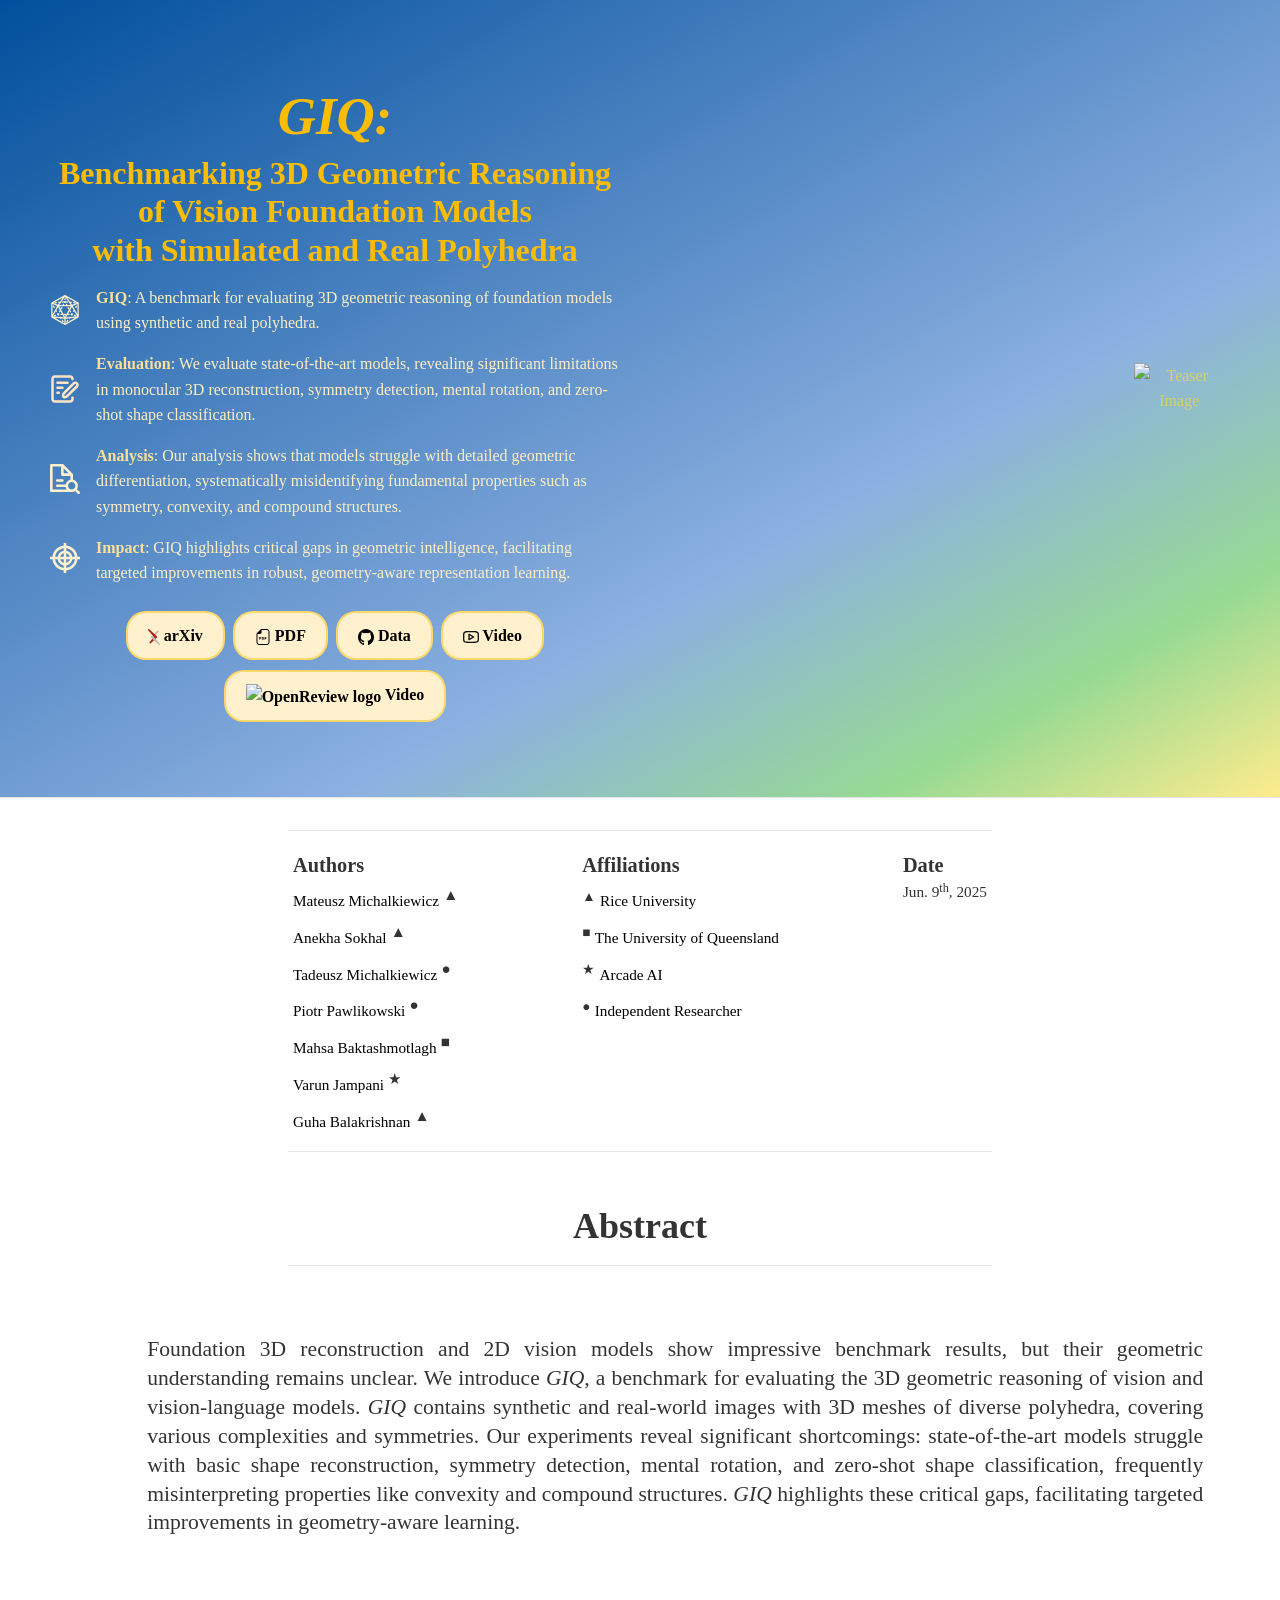
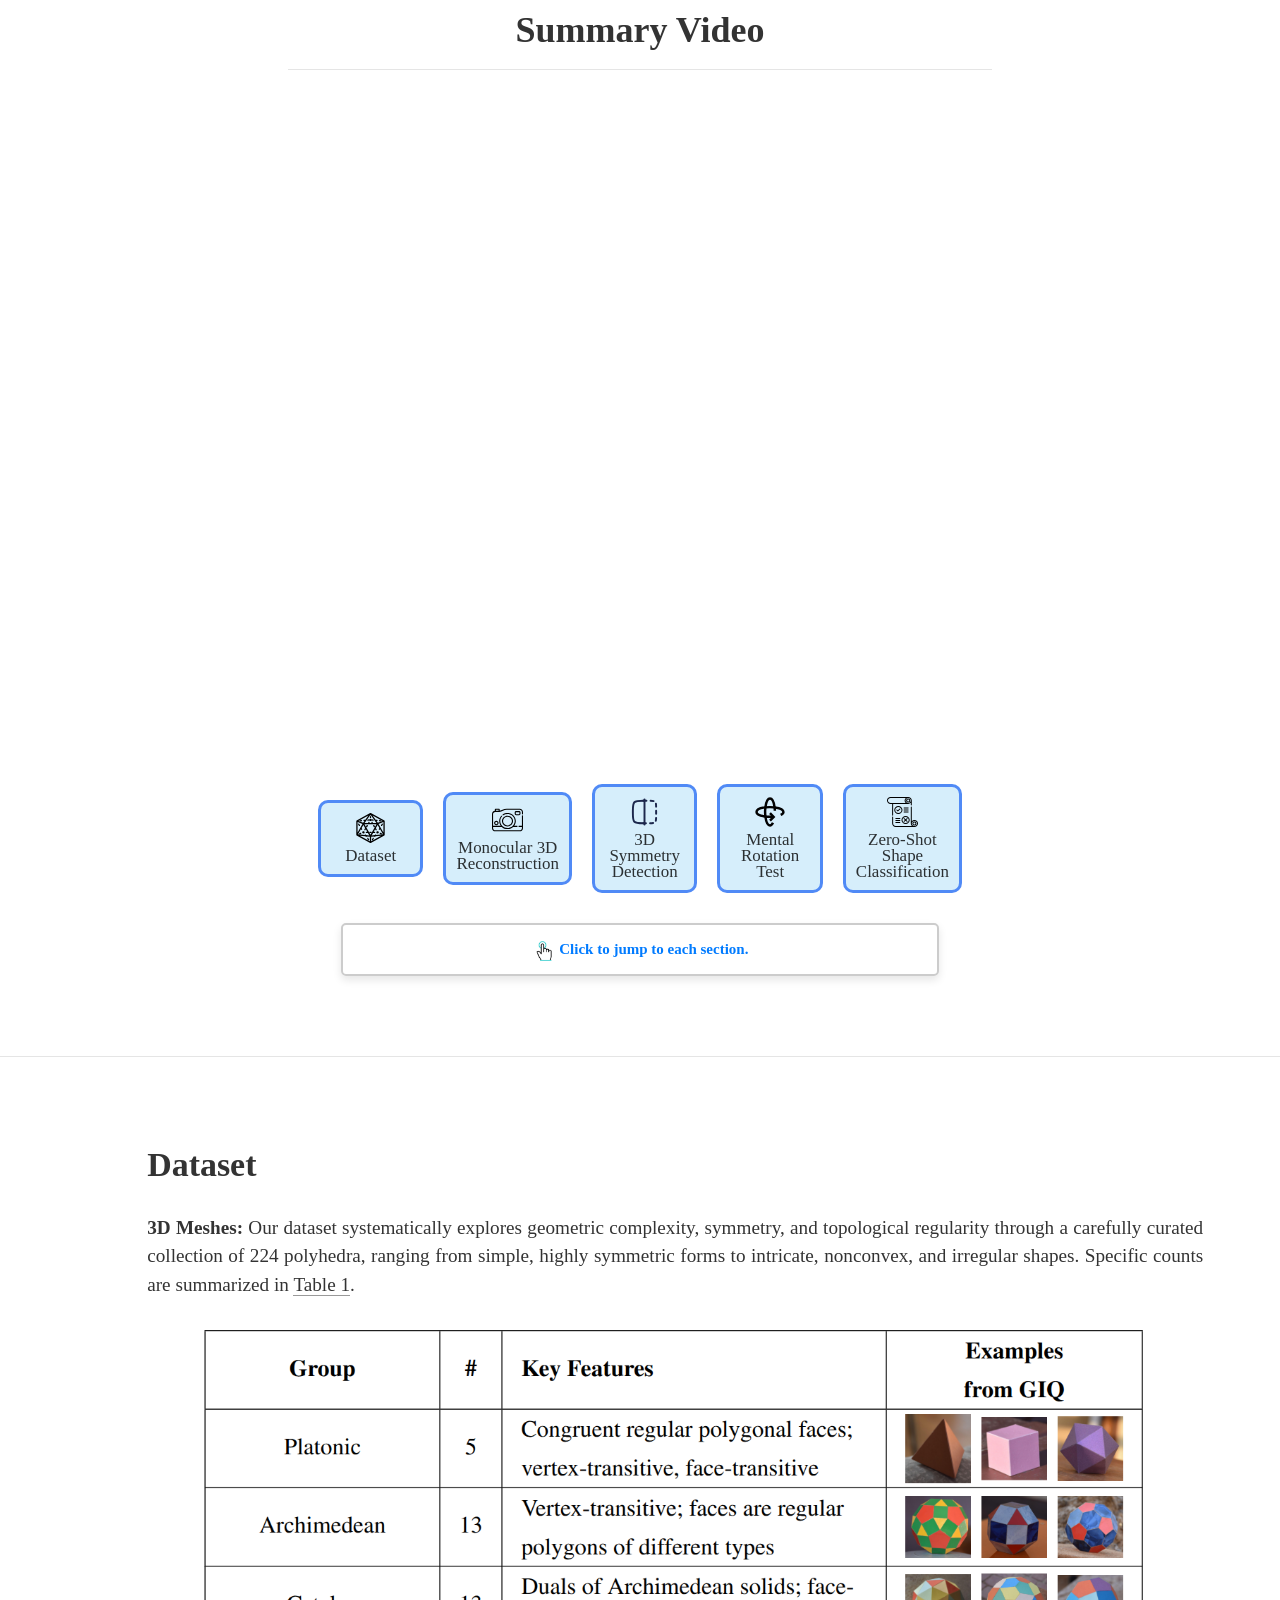
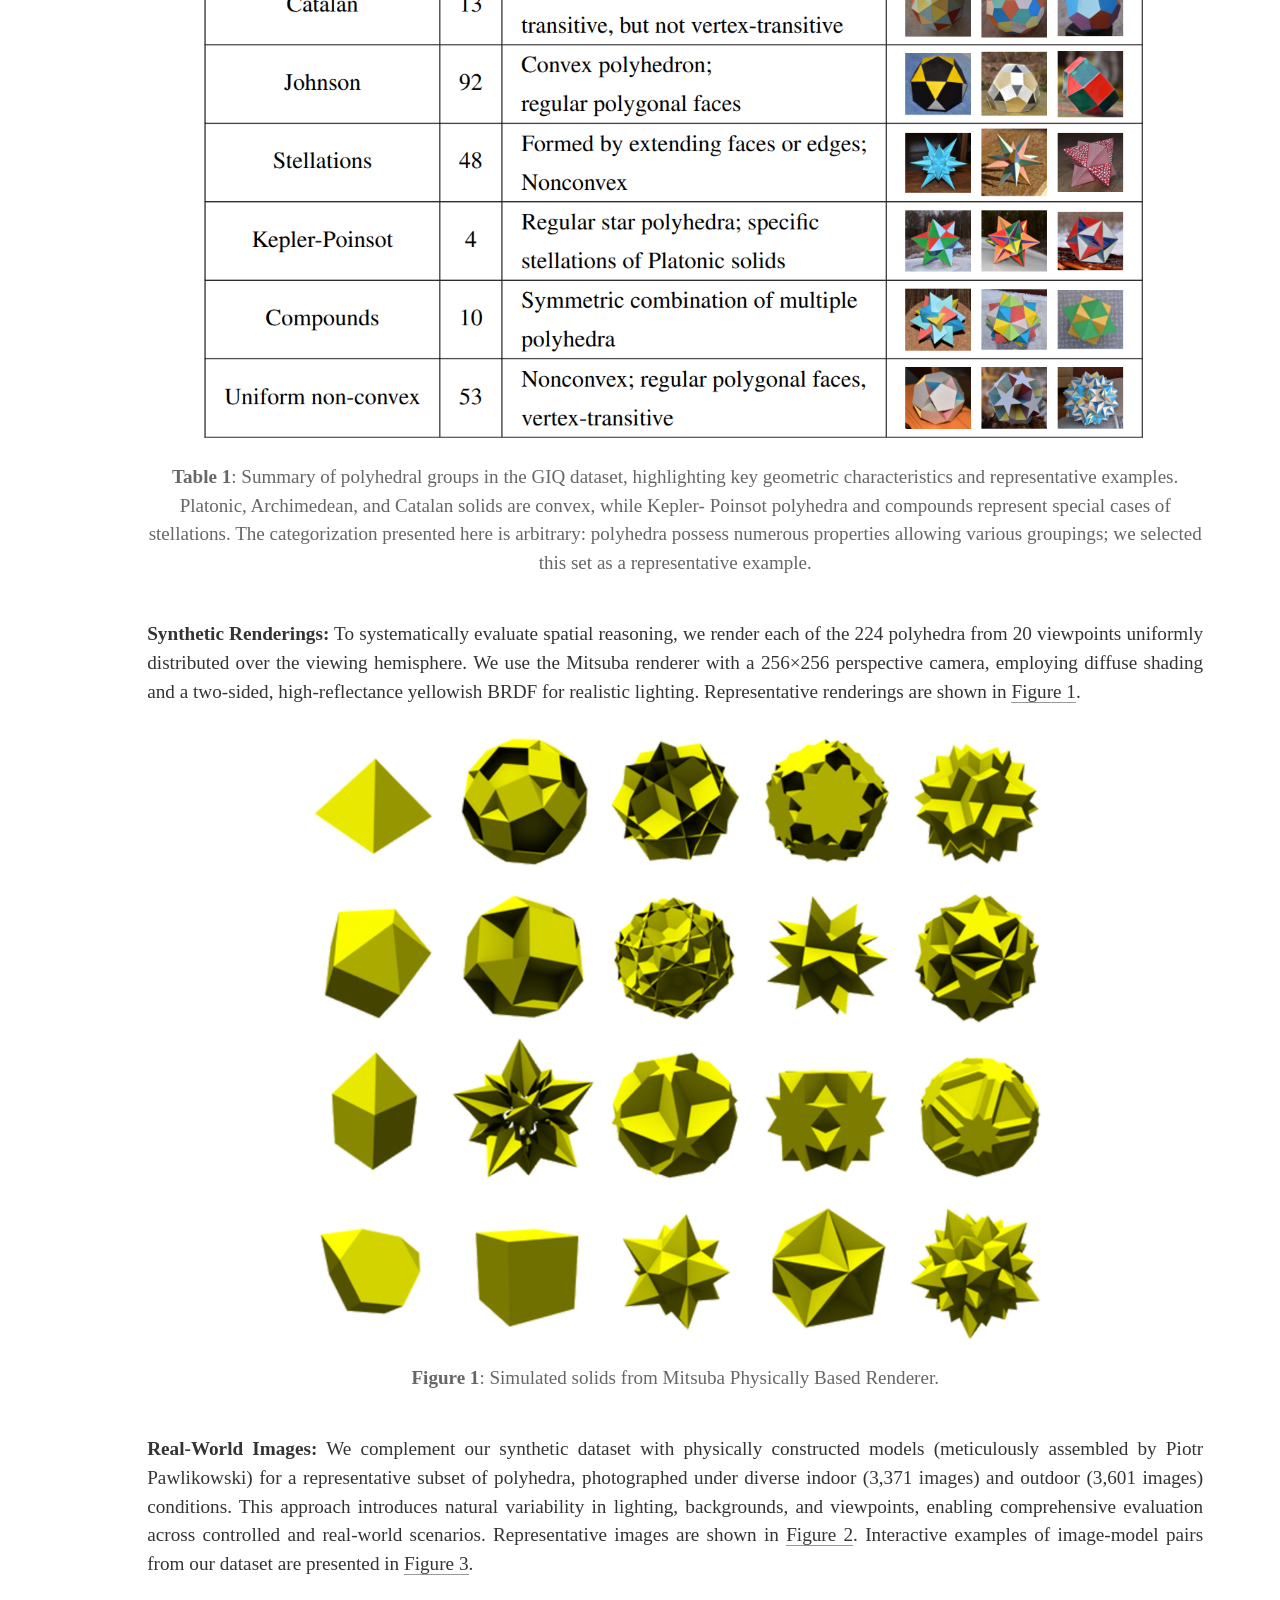
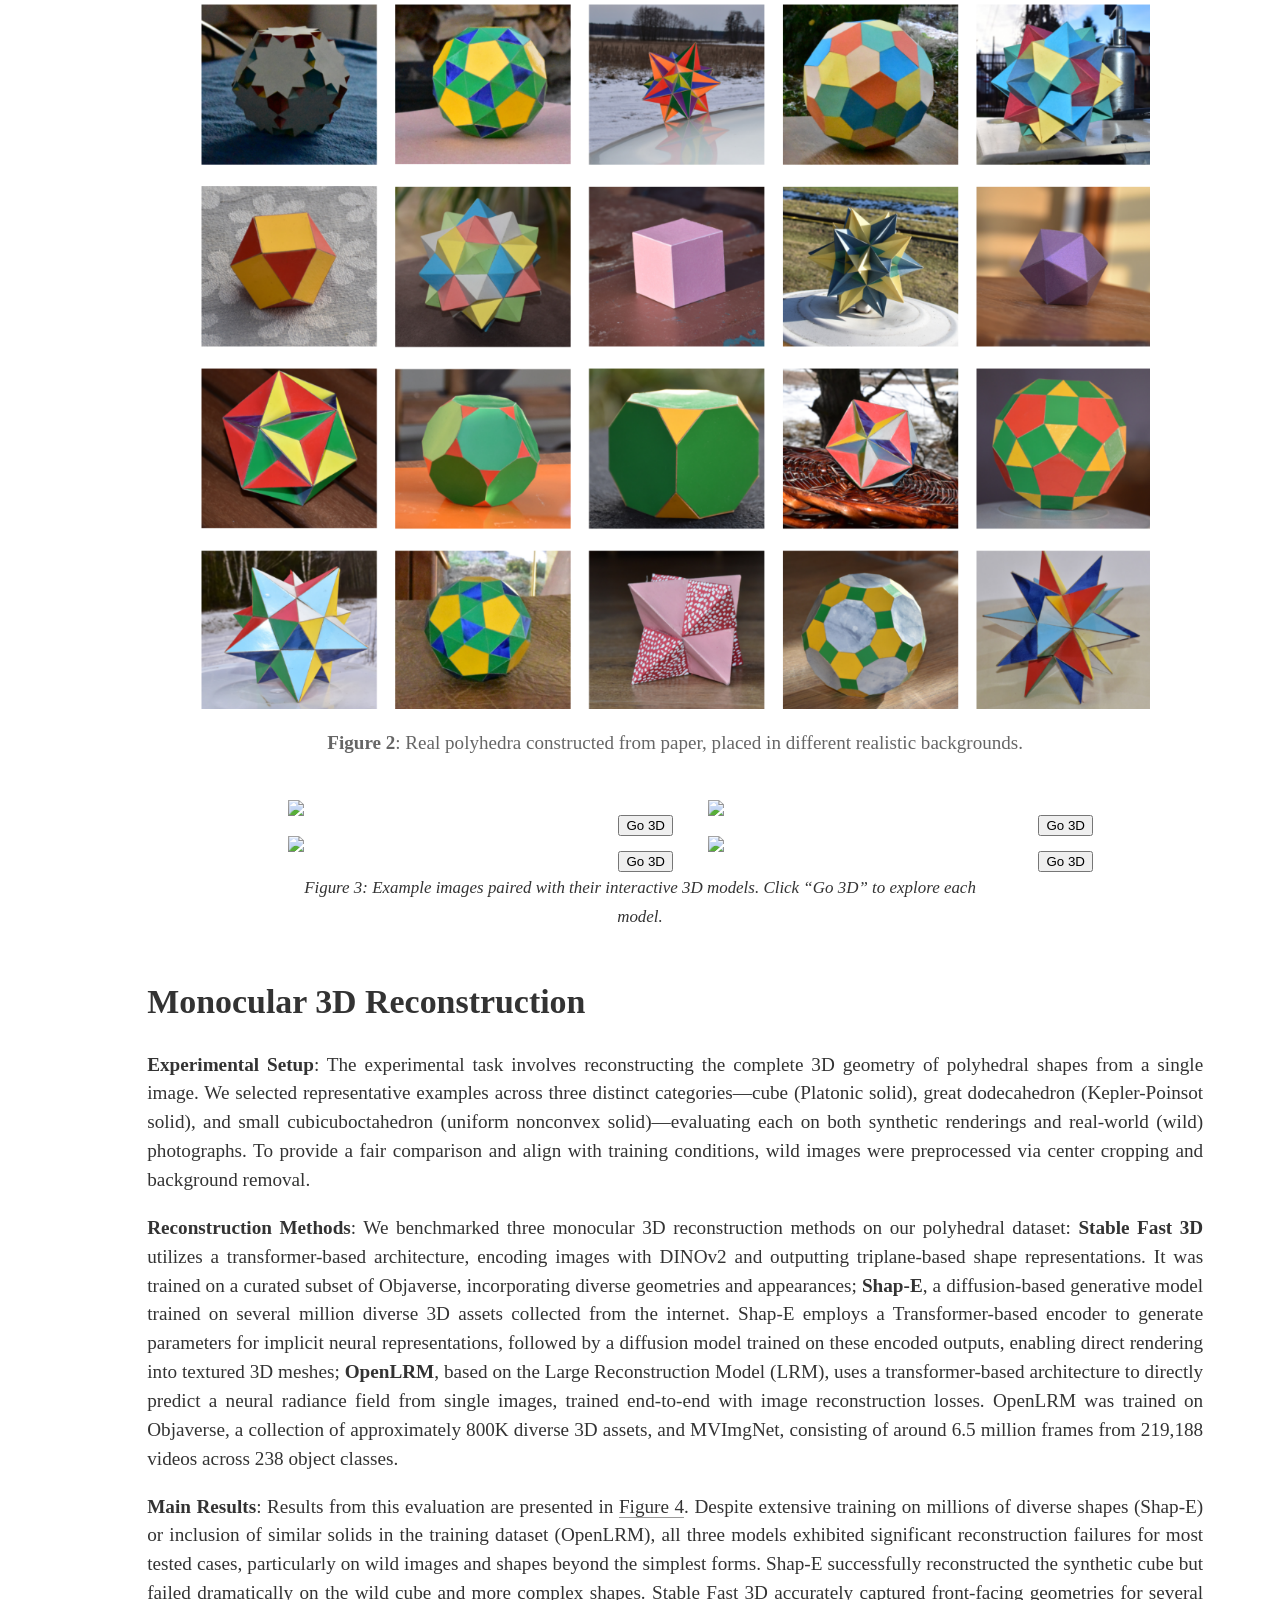
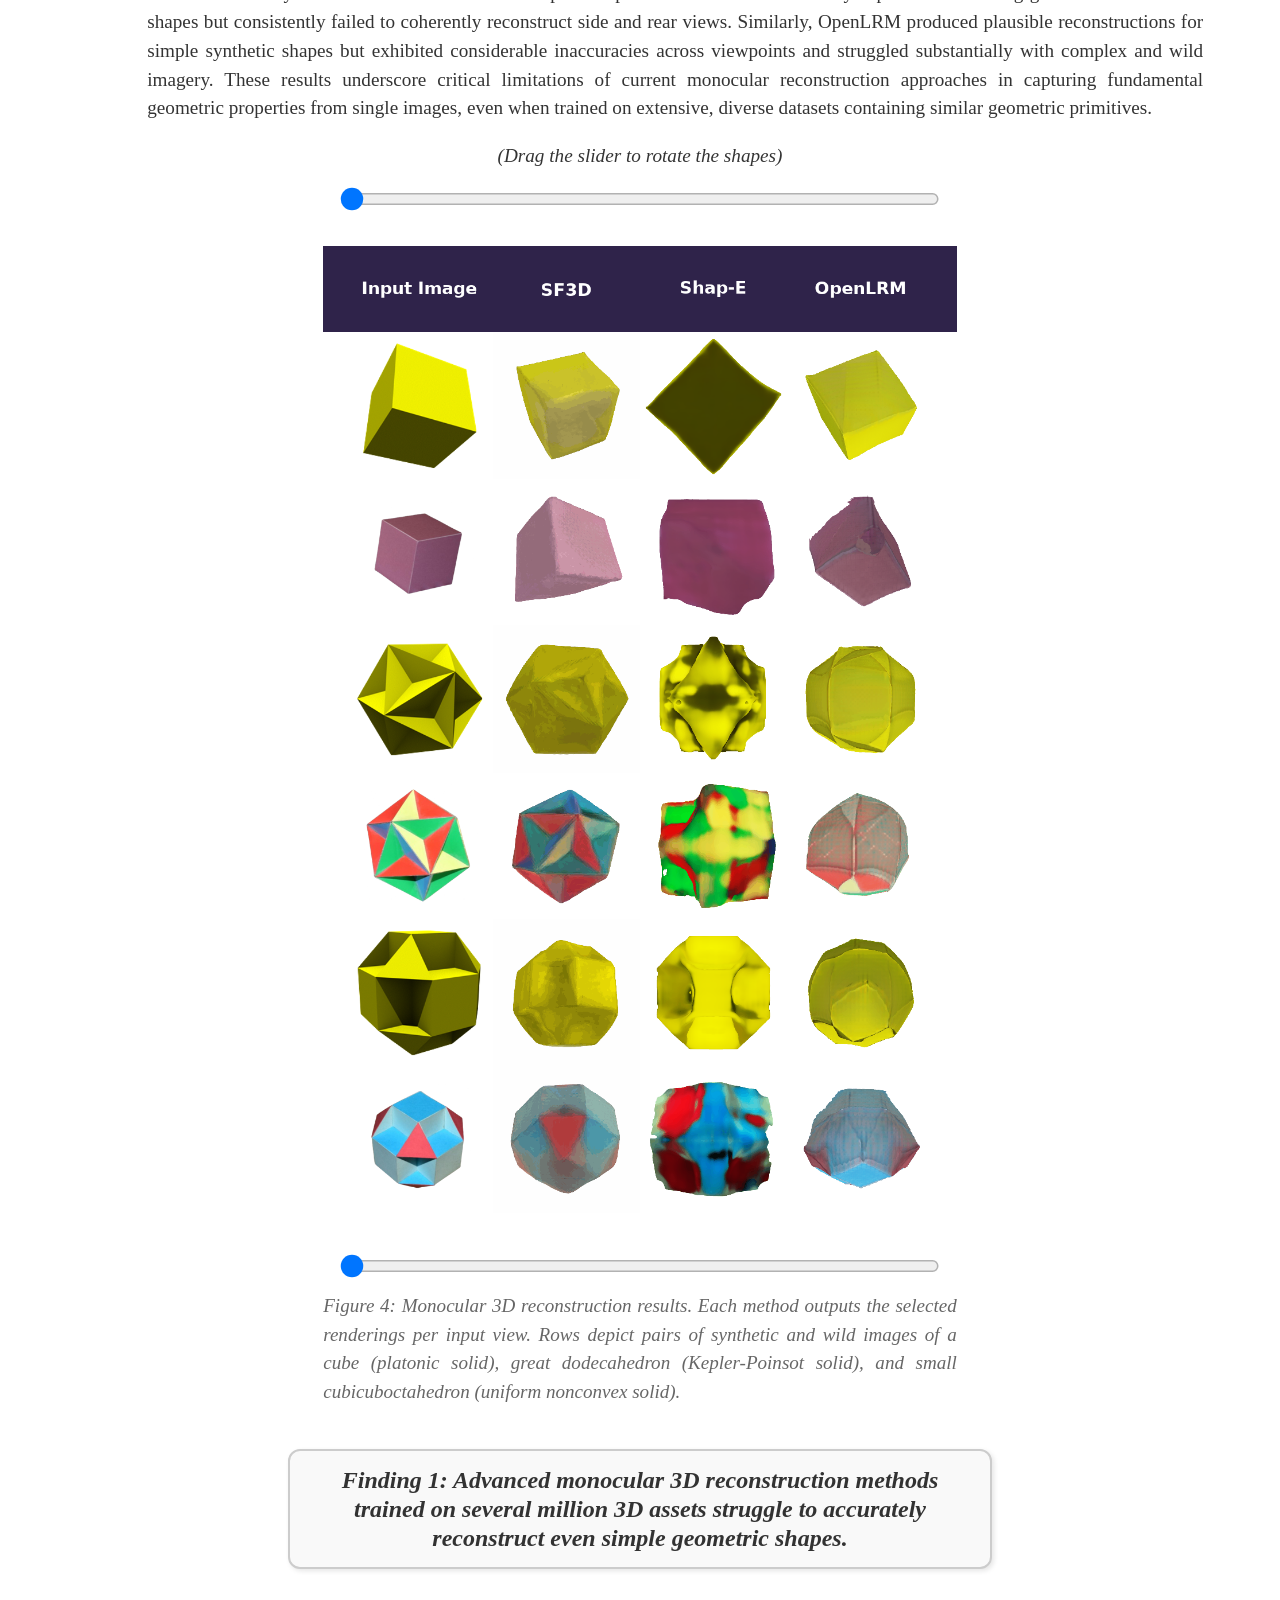
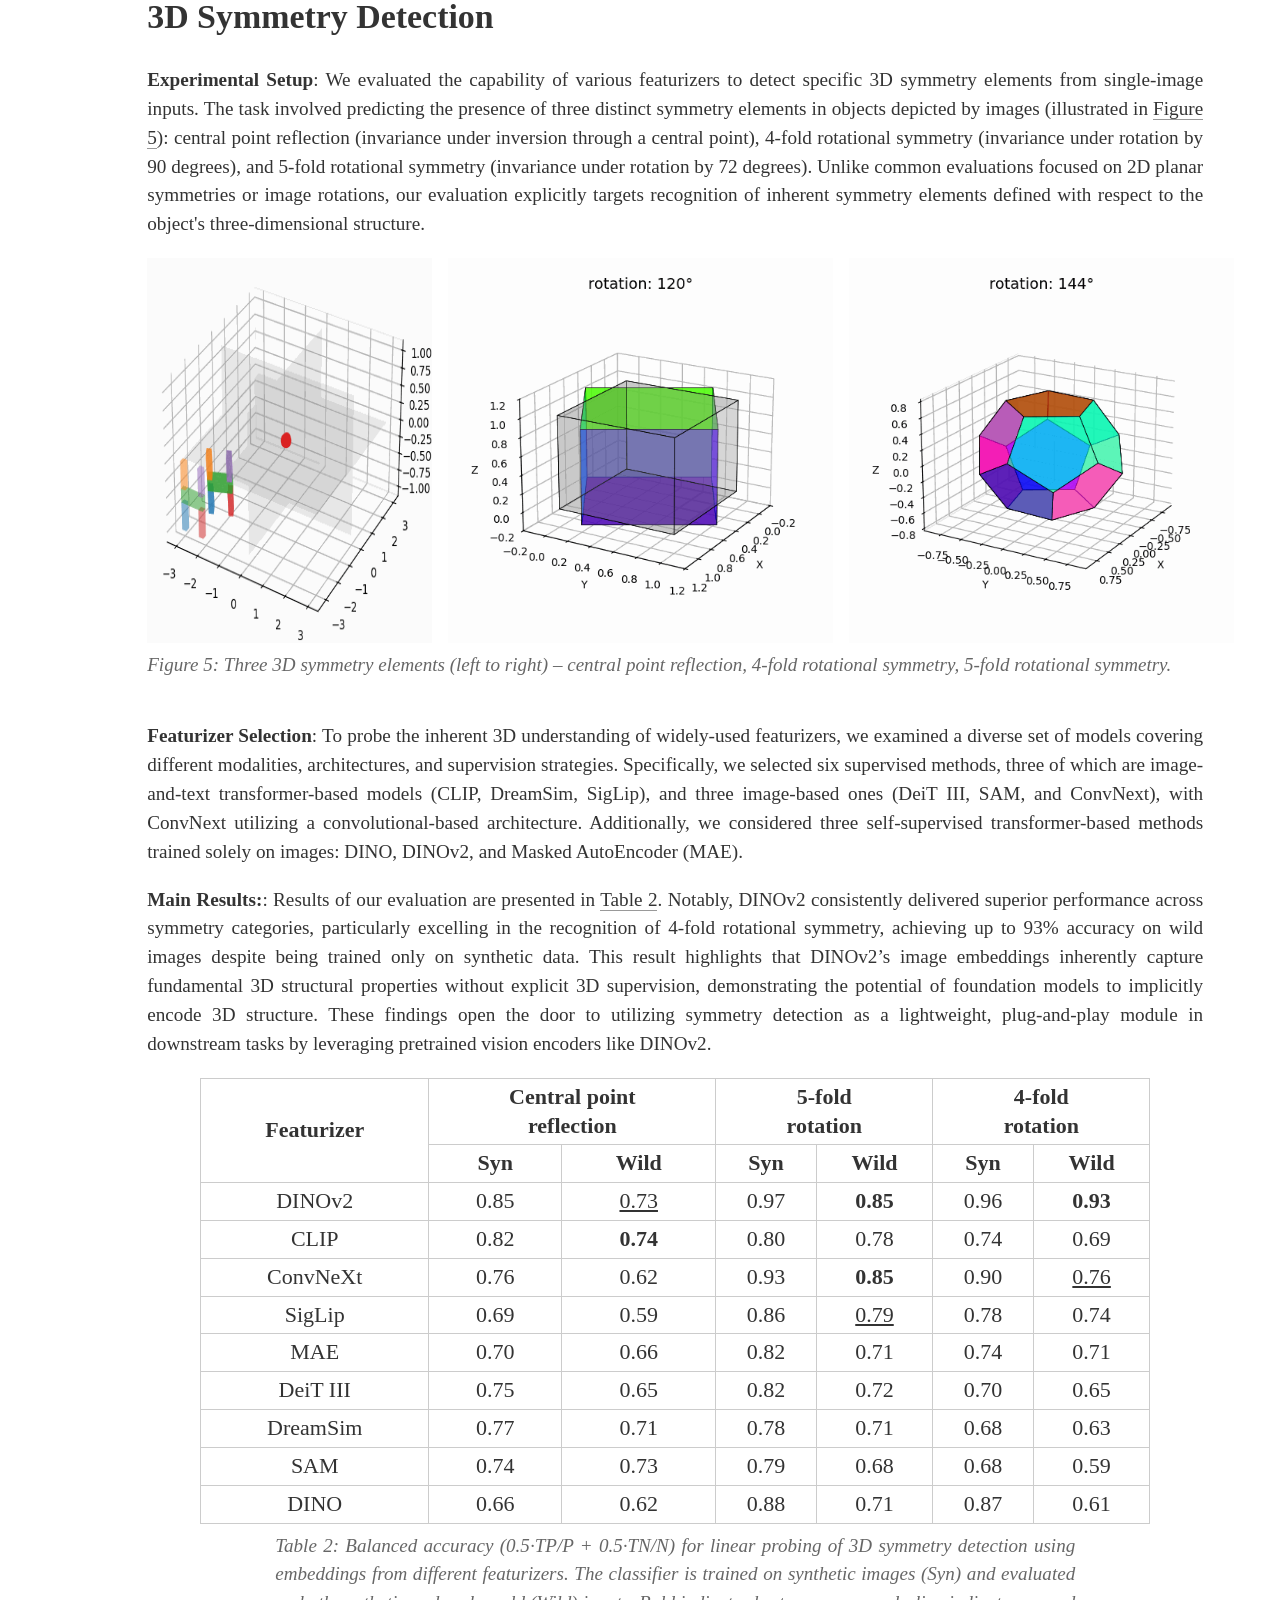
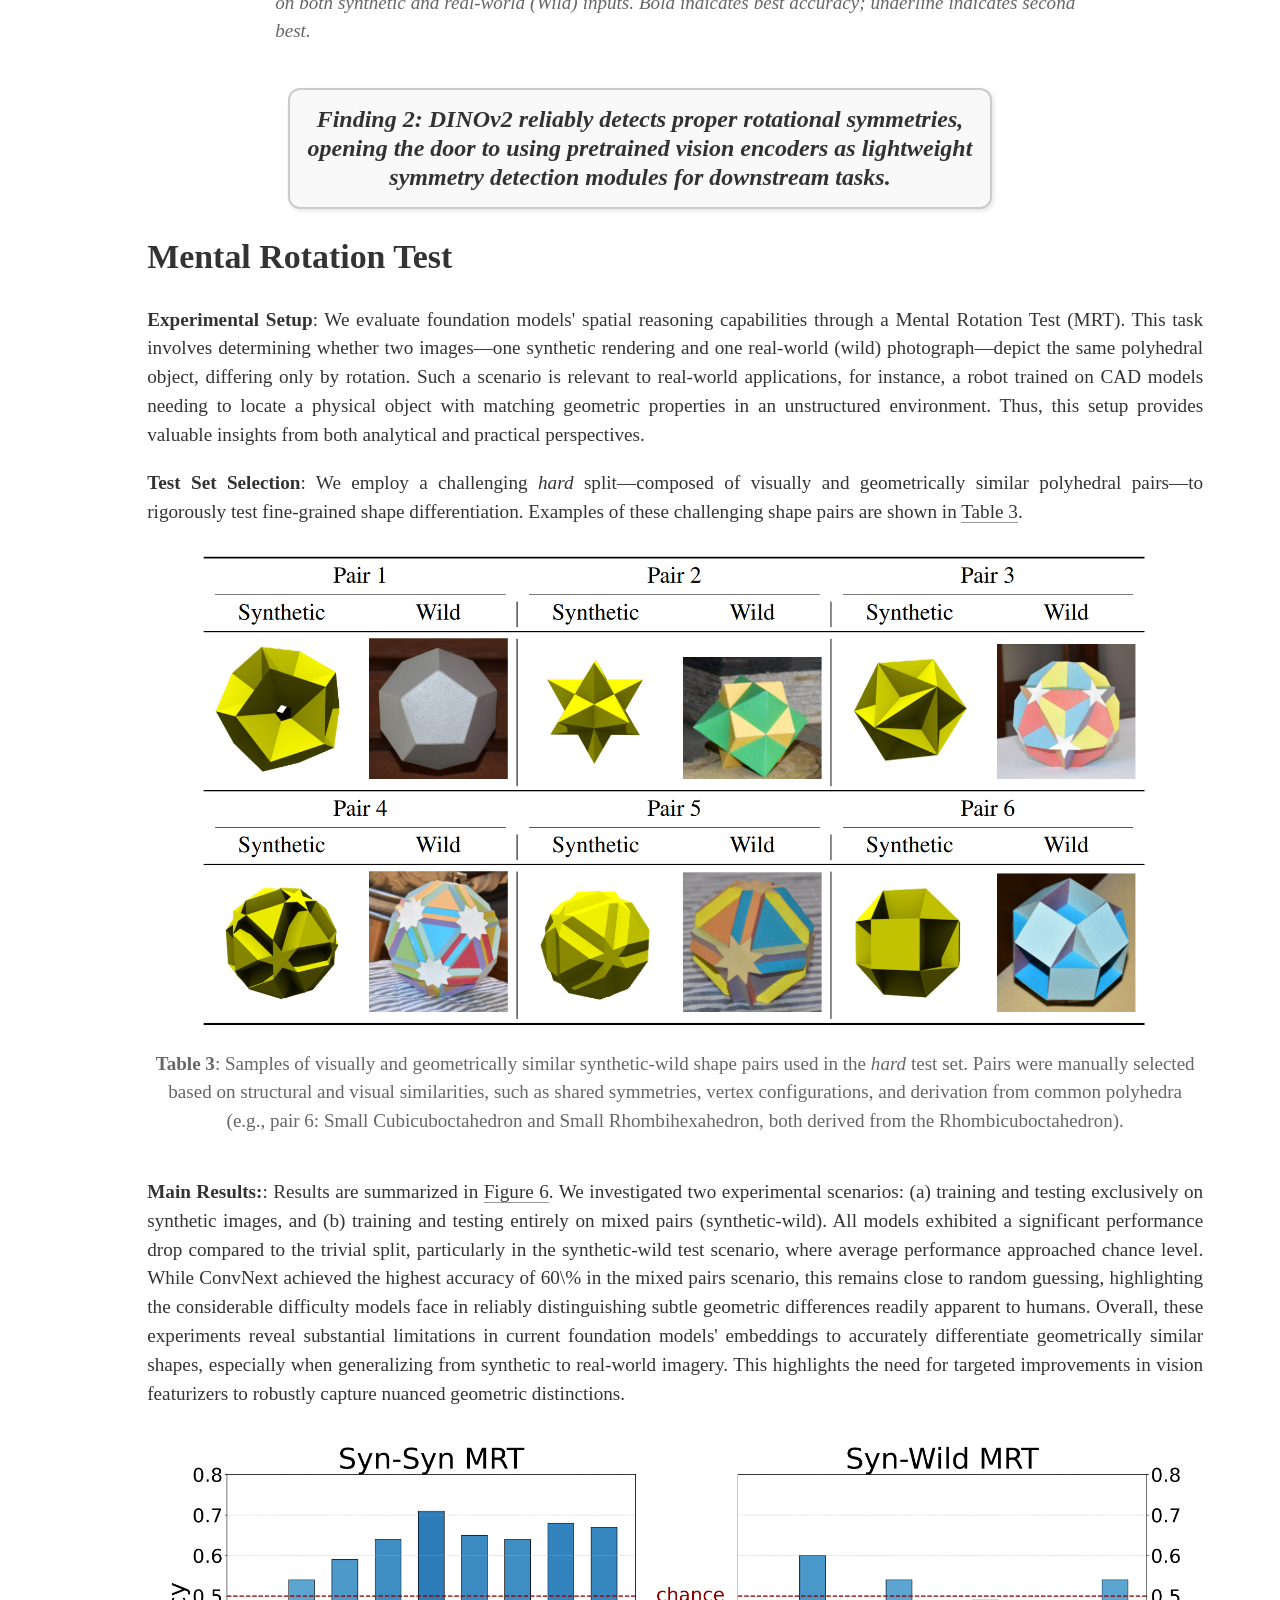
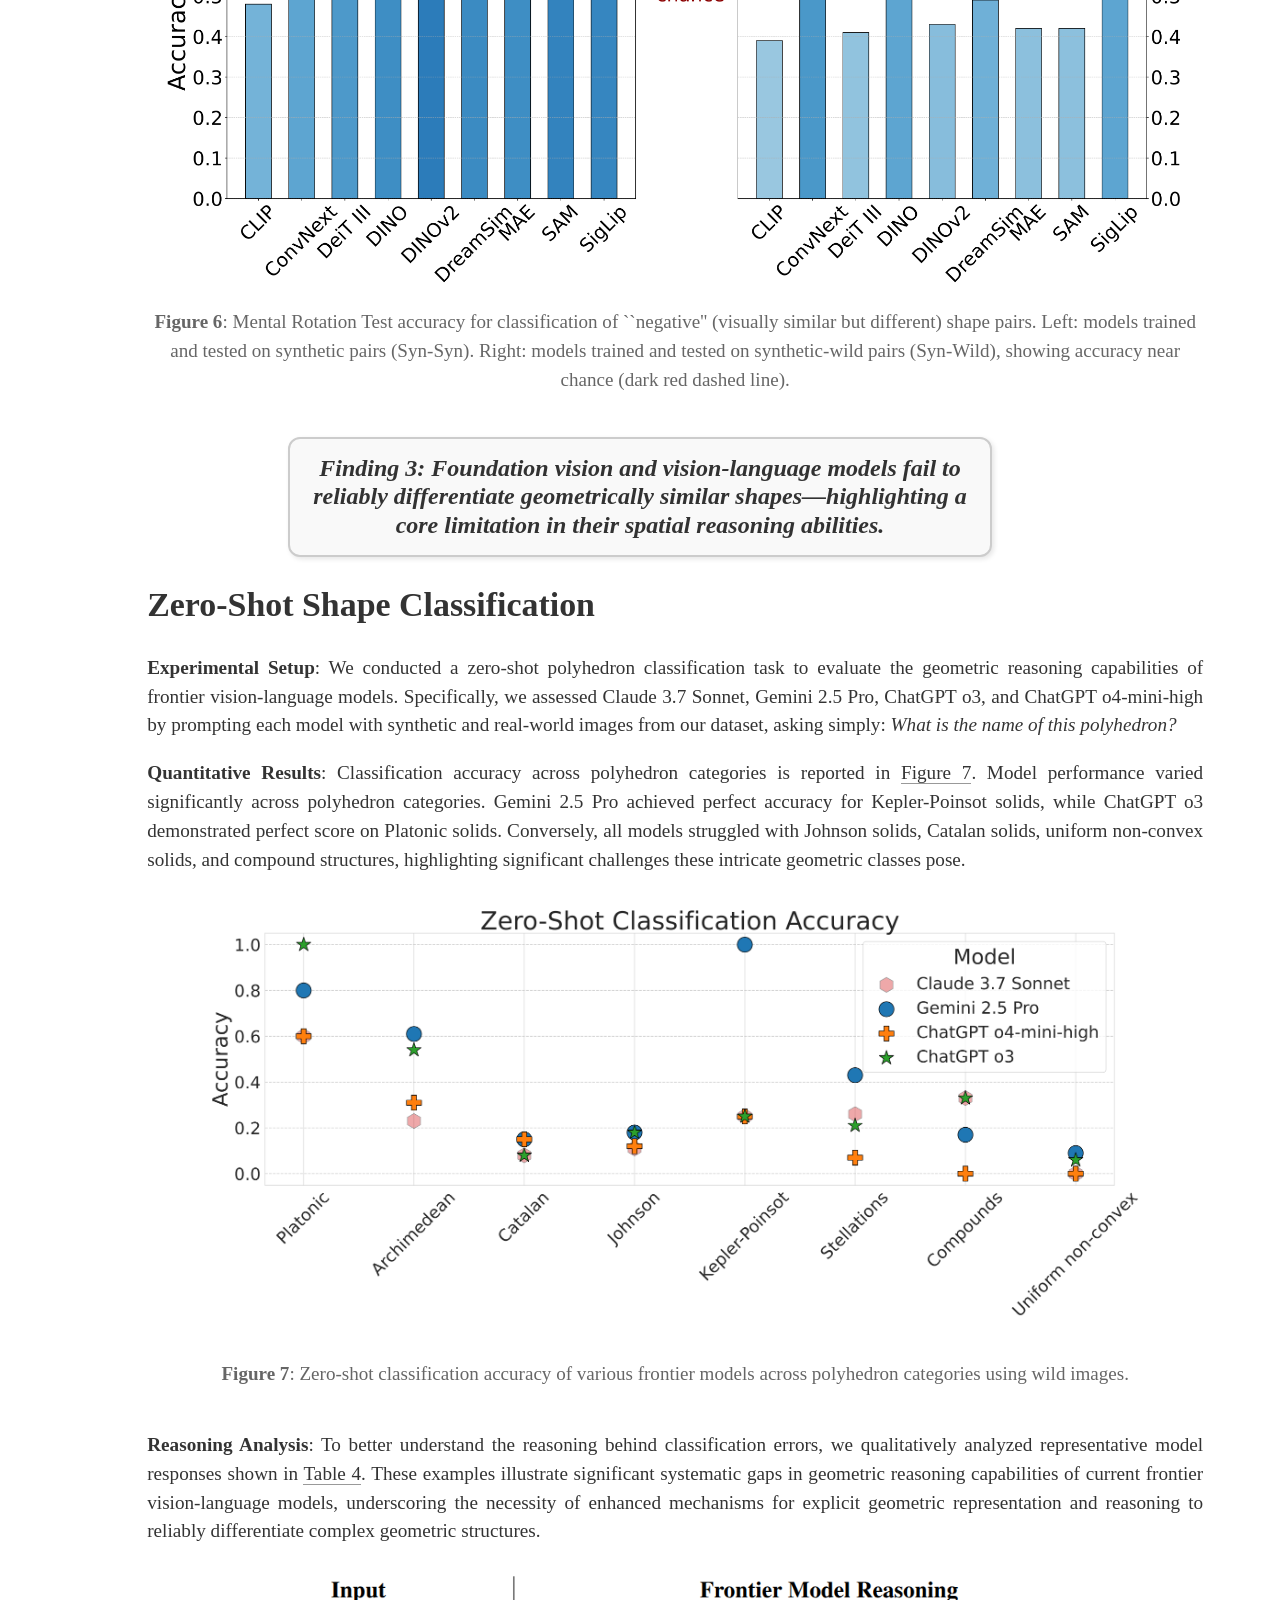
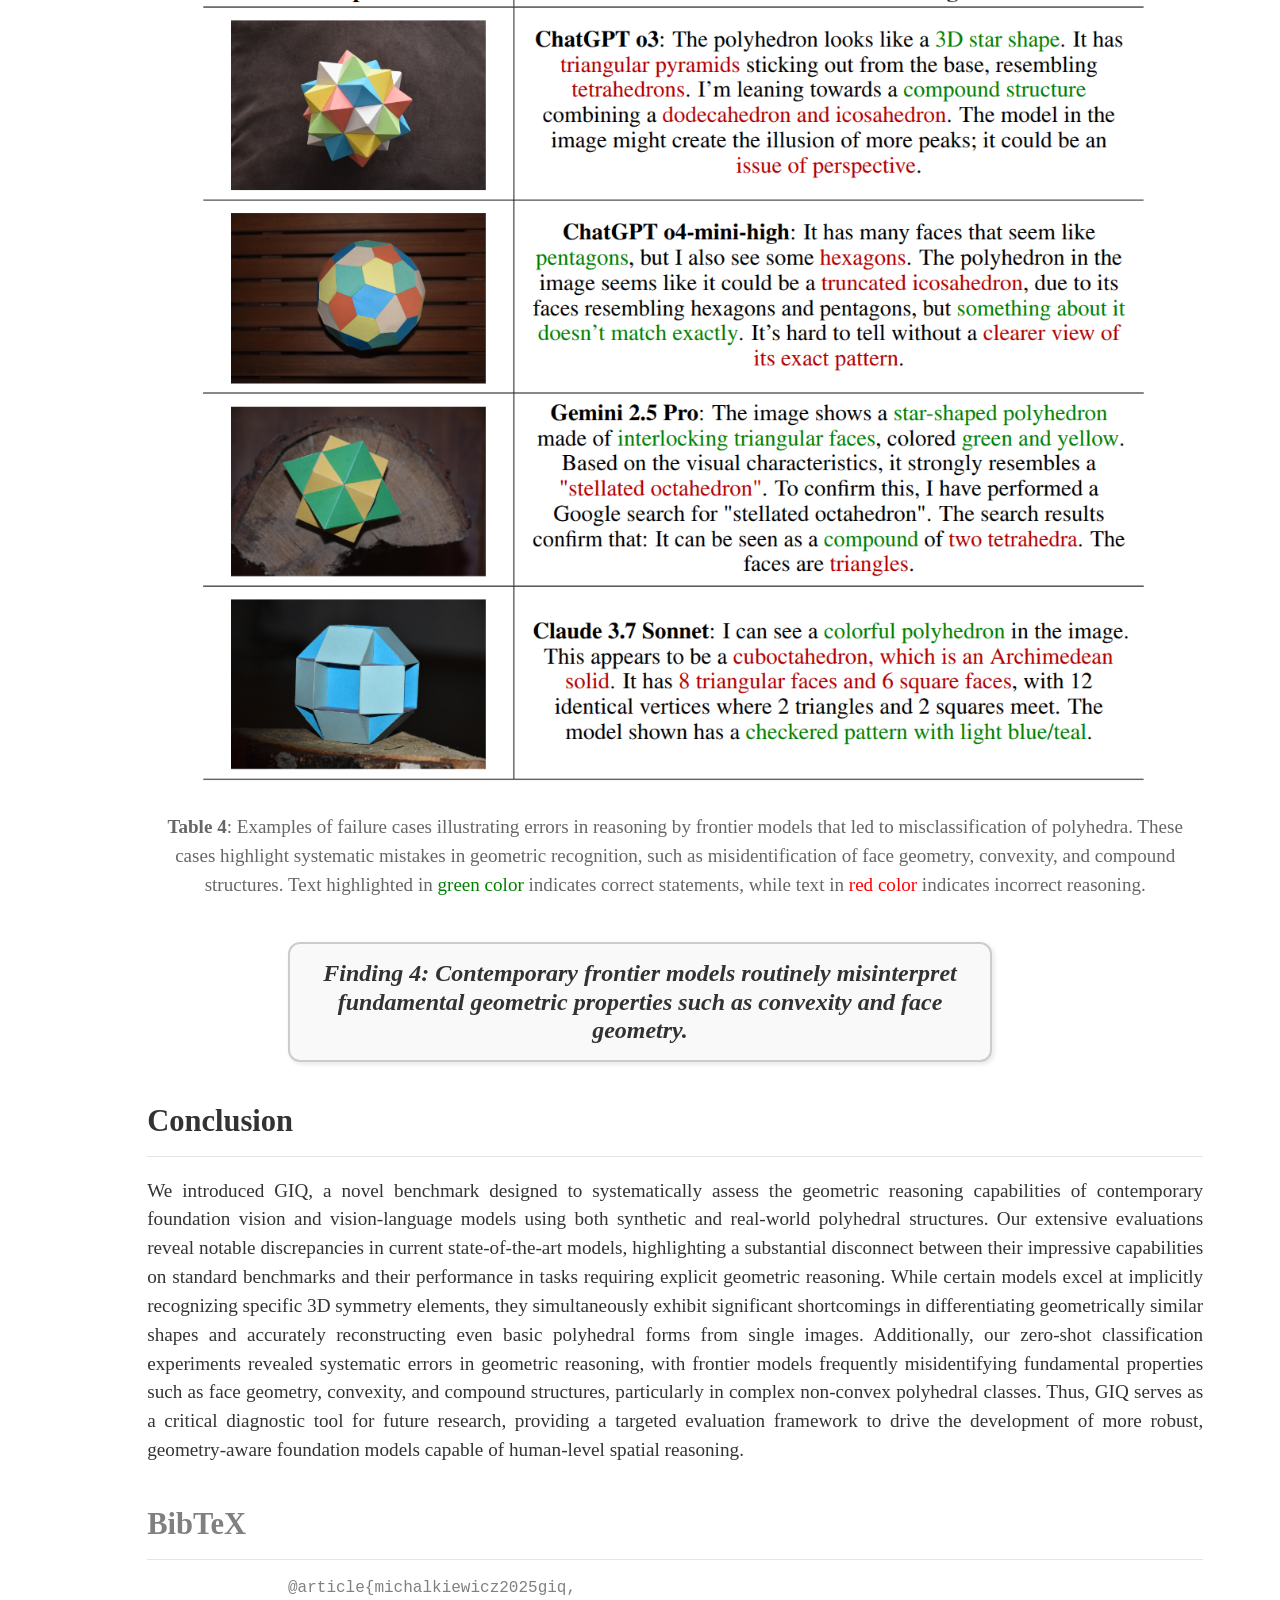
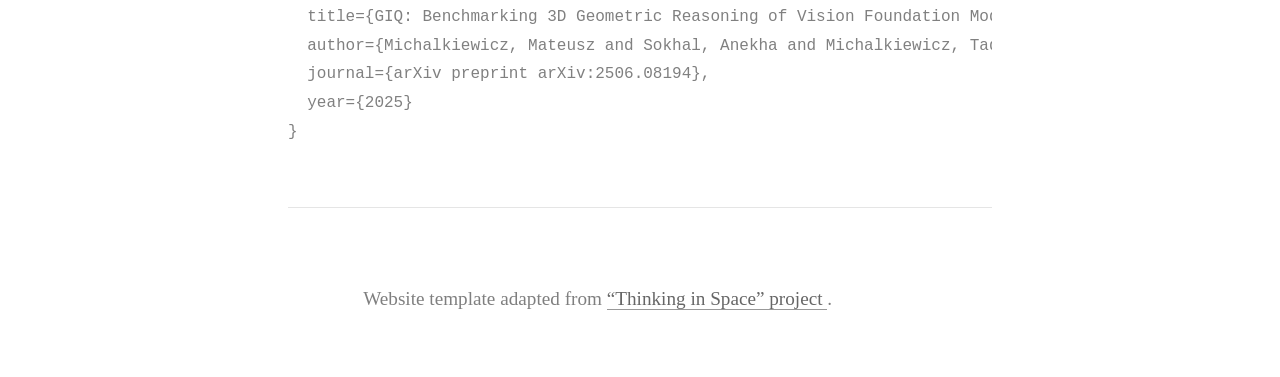
==== index.html @ 6efdf717 "logo fix" ====
<!DOCTYPE html>
<!-- saved from url=(0059)https://vision-x-nyu.github.io/thinking-in-space.github.io/ -->
<html lang="en"><head><meta http-equiv="Content-Type" content="text/html; charset=UTF-8">
        <style>
            pre, code {
                font-size: 16px;
            }
            .title.is-3 {
  text-align: center;
}

.publication-video {
  position: relative;
  left: 50%; 
  right: 50%;
  margin-left: -29vw; 
  margin-right: -50vw;
  width: 63vw;
}

.publication-video iframe {
  width: 100%;
  aspect-ratio: 16/9;
  border: 0;
}
        </style>

        <title>GIQ: Benchmarking 3D Geometric Reasoning of Vision Foundation Models with Simulated and Real Polyhedra</title>


<style>
  /* anywhere in your <head> or external stylesheet */
  #fig3-caption {
    scroll-margin-top: 600px;
  }
</style>

        
        <meta name="viewport" content="width=device-width, initial-scale=1">

        <!-- Open Graph -->
        <meta property="og:url" content="https://vision-x-nyu.github.io/thinking-in-space.github.io/">
        <meta property="og:image" content="./static/img/fig_1_ref_300dpi.pdf">
        <meta property="og:title" content="GIQ: Benchmarking 3D Geometric Reasoning of Vision Foundation Models with Simulated and Real Polyhedra">
        
        <!-- Twitter -->
        <meta name="twitter:url" content="https://vision-x-nyu.github.io/thinking-in-space.github.io/">
        <meta name="twitter:card" content="summary_large_image">
        <meta name="twitter:image" content="./static/img/fig_1_ref_300dpi.pdf">
        <meta name="twitter:title" content="GIQ: Benchmarking 3D Geometric Reasoning of Vision Foundation Models with Simulated and Real Polyhedra">
        <meta name="twitter:description" content="We introduce VSI-Bench, a novel benchmark of over 5,000 video-based visual-spatial intelligence questions, to evaluate and probe MLLMs, which revealed that their emerging spatial reasoning and local world modeling capabilities remain subhuman but promising.">

        <!-- JS Libraries -->
        <style id="distill-prerendered-styles" type="text/css">/*
 * Copyright 2018 The Distill Template Authors
 *
 * Licensed under the Apache License, Version 2.0 (the "License");
 * you may not use this file except in compliance with the License.
 * You may obtain a copy of the License at
 *
 *      http://www.apache.org/licenses/LICENSE-2.0
 *
 * Unless required by applicable law or agreed to in writing, software
 * distributed under the License is distributed on an "AS IS" BASIS,
 * WITHOUT WARRANTIES OR CONDITIONS OF ANY KIND, either express or implied.
 * See the License for the specific language governing permissions and
 * limitations under the License.
 */

html {
  font-size: 14px;
	line-height: 1.6em;
  /* font-family: "Libre Franklin", "Helvetica Neue", sans-serif; */
  font-family: -apple-system, BlinkMacSystemFont, "Segoe UI", Roboto, Oxygen, Ubuntu, Cantarell, "Fira Sans", "Droid Sans", "Helvetica Neue", Arial, sans-serif;
  /*, "Apple Color Emoji", "Segoe UI Emoji", "Segoe UI Symbol";*/
  text-size-adjust: 100%;
  -ms-text-size-adjust: 100%;
  -webkit-text-size-adjust: 100%;
}

@media(min-width: 768px) {
  html {
    font-size: 16px;
  }
}

body {
  margin: 0;
}

a {
  color: #004276;
}

figure {
  margin: 0;
}

table {
	border-collapse: collapse;
	border-spacing: 0;
}

table th {
	text-align: left;
}

table thead {
  border-bottom: 1px solid rgba(0, 0, 0, 0.05);
}

table thead th {
  padding-bottom: 0.5em;
}

table tbody :first-child td {
  padding-top: 0.5em;
}

pre {
  overflow: auto;
  max-width: 100%;
}

p {
  margin-top: 0;
  margin-bottom: 1em;
}

sup, sub {
  vertical-align: baseline;
  position: relative;
  top: -0.4em;
  line-height: 1em;
}

sub {
  top: 0.4em;
}

.kicker,
.marker {
  font-size: 15px;
  font-weight: 600;
  color: rgba(0, 0, 0, 0.5);
}


/* Headline */

@media(min-width: 1024px) {
  d-title h1 span {
    display: block;
  }
}

/* Figure */

figure {
  position: relative;
  margin-bottom: 2.5em;
  margin-top: 1.5em;
}

figcaption+figure {

}

figure img {
  width: 100%;
}

figure svg text,
figure svg tspan {
}

figcaption,
.figcaption {
  color: rgba(0, 0, 0, 0.6);
  font-size: 12px;
  line-height: 1.5em;
}

@media(min-width: 1024px) {
figcaption,
.figcaption {
    font-size: 13px;
  }
}

figure.external img {
  background: white;
  border: 1px solid rgba(0, 0, 0, 0.1);
  box-shadow: 0 1px 8px rgba(0, 0, 0, 0.1);
  padding: 18px;
  box-sizing: border-box;
}

figcaption a {
  color: rgba(0, 0, 0, 0.6);
}

figcaption b,
figcaption strong, {
  font-weight: 600;
  color: rgba(0, 0, 0, 1.0);
}
/*
 * Copyright 2018 The Distill Template Authors
 *
 * Licensed under the Apache License, Version 2.0 (the "License");
 * you may not use this file except in compliance with the License.
 * You may obtain a copy of the License at
 *
 *      http://www.apache.org/licenses/LICENSE-2.0
 *
 * Unless required by applicable law or agreed to in writing, software
 * distributed under the License is distributed on an "AS IS" BASIS,
 * WITHOUT WARRANTIES OR CONDITIONS OF ANY KIND, either express or implied.
 * See the License for the specific language governing permissions and
 * limitations under the License.
 */

@supports not (display: grid) {
  .base-grid,
  distill-header,
  d-title,
  d-abstract,
  d-article,
  d-appendix,
  distill-appendix,
  d-byline,
  d-footnote-list,
  d-citation-list,
  distill-footer {
    display: block;
    padding: 8px;
  }
}

.base-grid,
distill-header,
d-title,
d-abstract,
d-article,
d-appendix,
distill-appendix,
d-byline,
d-footnote-list,
d-citation-list,
distill-footer {
  display: grid;
  justify-items: stretch;
  grid-template-columns: [screen-start] 8px [page-start kicker-start text-start gutter-start middle-start] 1fr 1fr 1fr 1fr 1fr 1fr 1fr 1fr [text-end page-end gutter-end kicker-end middle-end] 8px [screen-end];
  grid-column-gap: 8px;
}

.grid {
  display: grid;
  grid-column-gap: 8px;
}

@media(min-width: 768px) {
  .base-grid,
  distill-header,
  d-title,
  d-abstract,
  d-article,
  d-appendix,
  distill-appendix,
  d-byline,
  d-footnote-list,
  d-citation-list,
  distill-footer {
    grid-template-columns: [screen-start] 1fr [page-start kicker-start middle-start text-start] 45px 45px 45px 45px 45px 45px 45px 45px [ kicker-end text-end gutter-start] 45px [middle-end] 45px [page-end gutter-end] 1fr [screen-end];
    grid-column-gap: 16px;
  }

  .grid {
    grid-column-gap: 16px;
  }
}

@media(min-width: 1000px) {
  .base-grid,
  distill-header,
  d-title,
  d-abstract,
  d-article,
  d-appendix,
  distill-appendix,
  d-byline,
  d-footnote-list,
  d-citation-list,
  distill-footer {
    grid-template-columns: [screen-start] 1fr [page-start kicker-start] 50px [middle-start] 50px [text-start kicker-end] 50px 50px 50px 50px 50px 50px 50px 50px [text-end gutter-start] 50px [middle-end] 50px [page-end gutter-end] 1fr [screen-end];
    grid-column-gap: 16px;
  }

  .grid {
    grid-column-gap: 16px;
  }
}

@media(min-width: 1180px) {
  .base-grid,
  distill-header,
  d-title,
  d-abstract,
  d-article,
  d-appendix,
  distill-appendix,
  d-byline,
  d-footnote-list,
  d-citation-list,
  distill-footer {
    grid-template-columns: [screen-start] 1fr [page-start kicker-start] 60px [middle-start] 60px [text-start kicker-end] 60px 60px 60px 60px 60px 60px 60px 60px [text-end gutter-start] 60px [middle-end] 60px [page-end gutter-end] 1fr [screen-end];
    grid-column-gap: 32px;
  }

  .grid {
    grid-column-gap: 32px;
  }
}




.base-grid {
  grid-column: screen;
}

/* .l-body,
d-article > *  {
  grid-column: text;
}

.l-page,
d-title > *,
d-figure {
  grid-column: page;
} */

.l-gutter {
  grid-column: gutter;
}

.l-text,
.l-body {
  grid-column: text;
}

.l-page {
  grid-column: page;
}

.l-body-outset {
  grid-column: middle;
}

.l-page-outset {
  grid-column: page;
}

.l-screen {
  grid-column: screen;
}

.l-screen-inset {
  grid-column: screen;
  padding-left: 16px;
  padding-left: 16px;
}


/* Aside */

d-article aside {
  grid-column: gutter;
  font-size: 12px;
  line-height: 1.6em;
  color: rgba(0, 0, 0, 0.6)
}

@media(min-width: 768px) {
  aside {
    grid-column: gutter;
  }

  .side {
    grid-column: gutter;
  }
}
/*
 * Copyright 2018 The Distill Template Authors
 *
 * Licensed under the Apache License, Version 2.0 (the "License");
 * you may not use this file except in compliance with the License.
 * You may obtain a copy of the License at
 *
 *      http://www.apache.org/licenses/LICENSE-2.0
 *
 * Unless required by applicable law or agreed to in writing, software
 * distributed under the License is distributed on an "AS IS" BASIS,
 * WITHOUT WARRANTIES OR CONDITIONS OF ANY KIND, either express or implied.
 * See the License for the specific language governing permissions and
 * limitations under the License.
 */

d-title {
  padding: 2rem 0 1.5rem;
  contain: layout style;
  overflow-x: hidden;
}

@media(min-width: 768px) {
  d-title {
    padding: 4rem 0 1.5rem;
  }
}

d-title h1 {
  grid-column: text;
  font-size: 40px;
  font-weight: 700;
  line-height: 1.1em;
  margin: 0 0 0.5rem;
}

@media(min-width: 768px) {
  d-title h1 {
    font-size: 50px;
  }
}

d-title p {
  font-weight: 300;
  font-size: 1.2rem;
  line-height: 1.55em;
  grid-column: text;
}

d-title .status {
  margin-top: 0px;
  font-size: 12px;
  color: #009688;
  opacity: 0.8;
  grid-column: kicker;
}

d-title .status span {
  line-height: 1;
  display: inline-block;
  padding: 6px 0;
  border-bottom: 1px solid #80cbc4;
  font-size: 11px;
  text-transform: uppercase;
}
/*
 * Copyright 2018 The Distill Template Authors
 *
 * Licensed under the Apache License, Version 2.0 (the "License");
 * you may not use this file except in compliance with the License.
 * You may obtain a copy of the License at
 *
 *      http://www.apache.org/licenses/LICENSE-2.0
 *
 * Unless required by applicable law or agreed to in writing, software
 * distributed under the License is distributed on an "AS IS" BASIS,
 * WITHOUT WARRANTIES OR CONDITIONS OF ANY KIND, either express or implied.
 * See the License for the specific language governing permissions and
 * limitations under the License.
 */

d-byline {
  contain: style;
  overflow: hidden;
  border-top: 1px solid rgba(0, 0, 0, 0.1);
  font-size: 0.8rem;
  line-height: 1.8em;
  padding: 1.5rem 0;
  min-height: 1.8em;
}


d-byline .byline {
  grid-template-columns: 1fr 1fr;
  grid-column: text;
}

@media(min-width: 768px) {
  d-byline .byline {
    grid-template-columns: 1fr 1fr 1fr 1fr;
  }
}

d-byline .authors-affiliations {
  grid-column-end: span 2;
  grid-template-columns: 1fr 1fr;
  margin-bottom: 1em;
}

@media(min-width: 768px) {
  d-byline .authors-affiliations {
    margin-bottom: 0;
  }
}

d-byline h3 {
  font-size: 0.6rem;
  font-weight: 400;
  color: rgba(0, 0, 0, 0.5);
  margin: 0;
  text-transform: uppercase;
}

d-byline p {
  margin: 0;
}

d-byline a,
d-article d-byline a {
  color: rgba(0, 0, 0, 0.8);
  text-decoration: none;
  border-bottom: none;
}

d-article d-byline a:hover {
  text-decoration: underline;
  border-bottom: none;
}

d-byline p.author {
  font-weight: 500;
}

d-byline .affiliations {

}
/*
 * Copyright 2018 The Distill Template Authors
 *
 * Licensed under the Apache License, Version 2.0 (the "License");
 * you may not use this file except in compliance with the License.
 * You may obtain a copy of the License at
 *
 *      http://www.apache.org/licenses/LICENSE-2.0
 *
 * Unless required by applicable law or agreed to in writing, software
 * distributed under the License is distributed on an "AS IS" BASIS,
 * WITHOUT WARRANTIES OR CONDITIONS OF ANY KIND, either express or implied.
 * See the License for the specific language governing permissions and
 * limitations under the License.
 */

d-article {
  contain: layout style;
  overflow-x: hidden;
  border-top: 1px solid rgba(0, 0, 0, 0.1);
  padding-top: 2rem;
  color: rgba(0, 0, 0, 0.8);
}

d-article > * {
  grid-column: text;
}

@media(min-width: 768px) {
  d-article {
    font-size: 16px;
  }
}

@media(min-width: 1024px) {
  d-article {
    font-size: 1.06rem;
    line-height: 1.7em;
  }
}


/* H2 */


d-article .marker {
  text-decoration: none;
  border: none;
  counter-reset: section;
  grid-column: kicker;
  line-height: 1.7em;
}

d-article .marker:hover {
  border: none;
}

d-article .marker span {
  padding: 0 3px 4px;
  border-bottom: 1px solid rgba(0, 0, 0, 0.2);
  position: relative;
  top: 4px;
}

d-article .marker:hover span {
  color: rgba(0, 0, 0, 0.7);
  border-bottom: 1px solid rgba(0, 0, 0, 0.7);
}

d-article h2 {
  font-weight: 600;
  font-size: 24px;
  line-height: 1.25em;
  margin: 2rem 0 1.5rem 0;
  border-bottom: 1px solid rgba(0, 0, 0, 0.1);
  padding-bottom: 1rem;
}

@media(min-width: 1024px) {
  d-article h2 {
    font-size: 36px;
  }
}

/* H3 */

d-article h3 {
  font-weight: 700;
  font-size: 18px;
  line-height: 1.4em;
  margin-bottom: 1em;
  margin-top: 2em;
}

@media(min-width: 1024px) {
  d-article h3 {
    font-size: 20px;
  }
}

/* H4 */

d-article h4 {
  font-weight: 600;
  text-transform: uppercase;
  font-size: 14px;
  line-height: 1.4em;
}

d-article a {
  color: inherit;
}

d-article p,
d-article ul,
d-article ol,
d-article blockquote {
  margin-top: 0;
  margin-bottom: 1em;
  margin-left: 0;
  margin-right: 0;
}

d-article blockquote {
  border-left: 2px solid rgba(0, 0, 0, 0.2);
  padding-left: 2em;
  font-style: italic;
  color: rgba(0, 0, 0, 0.6);
}

d-article a {
  border-bottom: 1px solid rgba(0, 0, 0, 0.4);
  text-decoration: none;
}

d-article a:hover {
  border-bottom: 1px solid rgba(0, 0, 0, 0.8);
}

d-article .link {
  text-decoration: underline;
  cursor: pointer;
}

d-article ul,
d-article ol {
  padding-left: 24px;
}

d-article li {
  margin-bottom: 1em;
  margin-left: 0;
  padding-left: 0;
}

d-article li:last-child {
  margin-bottom: 0;
}

d-article pre {
  font-size: 14px;
  margin-bottom: 20px;
}

d-article hr {
  grid-column: screen;
  width: 100%;
  border: none;
  border-bottom: 1px solid rgba(0, 0, 0, 0.1);
  margin-top: 60px;
  margin-bottom: 60px;
}

d-article section {
  margin-top: 60px;
  margin-bottom: 60px;
}

d-article span.equation-mimic {
  font-family: georgia;
  font-size: 115%;
  font-style: italic;
}

d-article > d-code,
d-article section > d-code  {
  display: block;
}

d-article > d-math[block],
d-article section > d-math[block]  {
  display: block;
}

@media (max-width: 768px) {
  d-article > d-code,
  d-article section > d-code,
  d-article > d-math[block],
  d-article section > d-math[block] {
      overflow-x: scroll;
      -ms-overflow-style: none;  // IE 10+
      overflow: -moz-scrollbars-none;  // Firefox
  }

  d-article > d-code::-webkit-scrollbar,
  d-article section > d-code::-webkit-scrollbar,
  d-article > d-math[block]::-webkit-scrollbar,
  d-article section > d-math[block]::-webkit-scrollbar {
    display: none;  // Safari and Chrome
  }
}

d-article .citation {
  color: #668;
  cursor: pointer;
}

d-include {
  width: auto;
  display: block;
}

d-figure {
  contain: layout style;
}

/* KaTeX */

.katex, .katex-prerendered {
  contain: style;
  display: inline-block;
}

/* Tables */

d-article table {
  border-collapse: collapse;
  margin-bottom: 1.5rem;
  border-bottom: 1px solid rgba(0, 0, 0, 0.2);
}

d-article table th {
  border-bottom: 1px solid rgba(0, 0, 0, 0.2);
}

d-article table td {
  border-bottom: 1px solid rgba(0, 0, 0, 0.05);
}

d-article table tr:last-of-type td {
  border-bottom: none;
}

d-article table th,
d-article table td {
  font-size: 15px;
  padding: 2px 8px;
}

d-article table tbody :first-child td {
  padding-top: 2px;
}
/*
 * Copyright 2018 The Distill Template Authors
 *
 * Licensed under the Apache License, Version 2.0 (the "License");
 * you may not use this file except in compliance with the License.
 * You may obtain a copy of the License at
 *
 *      http://www.apache.org/licenses/LICENSE-2.0
 *
 * Unless required by applicable law or agreed to in writing, software
 * distributed under the License is distributed on an "AS IS" BASIS,
 * WITHOUT WARRANTIES OR CONDITIONS OF ANY KIND, either express or implied.
 * See the License for the specific language governing permissions and
 * limitations under the License.
 */

span.katex-display {
  text-align: left;
  padding: 8px 0 8px 0;
  margin: 0.5em 0 0.5em 1em;
}

span.katex {
  -webkit-font-smoothing: antialiased;
  color: rgba(0, 0, 0, 0.8);
  font-size: 1.18em;
}
/*
 * Copyright 2018 The Distill Template Authors
 *
 * Licensed under the Apache License, Version 2.0 (the "License");
 * you may not use this file except in compliance with the License.
 * You may obtain a copy of the License at
 *
 *      http://www.apache.org/licenses/LICENSE-2.0
 *
 * Unless required by applicable law or agreed to in writing, software
 * distributed under the License is distributed on an "AS IS" BASIS,
 * WITHOUT WARRANTIES OR CONDITIONS OF ANY KIND, either express or implied.
 * See the License for the specific language governing permissions and
 * limitations under the License.
 */

@media print {

  @page {
    size: 8in 11in;
    @bottom-right {
      content: counter(page) " of " counter(pages);
    }
  }

  html {
    /* no general margins -- CSS Grid takes care of those */
  }

  p, code {
    page-break-inside: avoid;
  }

  h2, h3 {
    page-break-after: avoid;
  }

  d-header {
    visibility: hidden;
  }

  d-footer {
    display: none!important;
  }

}
</style><script src="./main_files/distill_template.v2.js"></script>
        <script src="https://polyfill.io/v3/polyfill.min.js?features=es6"></script>
        <script id="MathJax-script" async="" src="./main_files/tex-mml-chtml.js"></script>
        <script src="./main_files/d3.v5.min.js"></script>
        <script src="./main_files/d3-collection.v1.min.js"></script>
        <script src="./main_files/slid3r.js"></script>

        <script defer="" src="./main_files/hider.js"></script>
        <script defer="" src="./main_files/image_interact.js"></script>
        <script defer="" src="./main_files/switch_videos.js"></script>
        <script defer="" src="./main_files/video-speed.js"></script>

        <!-- Stylesheets -->
        <link rel="stylesheet" href="./main_files/style.css">
        <link rel="stylesheet" href="./main_files/fontawesome.all.min.css">
        <link rel="stylesheet" href="./main_files/academicons.min.css">
        
        <!-- KaTeX -->
        <link rel="stylesheet" href="./main_files/katex.min.css" integrity="sha384-yFRtMMDnQtDRO8rLpMIKrtPCD5jdktao2TV19YiZYWMDkUR5GQZR/NOVTdquEx1j" crossorigin="anonymous">
        <script defer="" src="./main_files/katex.min.js" integrity="sha384-9Nhn55MVVN0/4OFx7EE5kpFBPsEMZxKTCnA+4fqDmg12eCTqGi6+BB2LjY8brQxJ" crossorigin="anonymous"></script>
        <script defer="" src="./main_files/auto-render.min.js" integrity="sha384-kWPLUVMOks5AQFrykwIup5lo0m3iMkkHrD0uJ4H5cjeGihAutqP0yW0J6dpFiVkI" crossorigin="anonymous" onload="renderMathInElement(document.body);"></script>

        <!-- FontAwesome -->
        <script defer="" src="./main_files/fontawesome.all.min.js"></script>

        <!-- Medium Zoom -->
        <script src="./main_files/jquery.min.js"></script>
        <script defer="" src="./main_files/medium-zoom.min.js"></script>
        <script defer="" src="./main_files/zoom.js"></script>

        <!-- Leaderboard Styles -->
        <style>
        
        .leaderboard-table {
            width: 140%;
            margin-left: -20%;
            border-collapse: separate;
            border-spacing: 0;
            background: #ffffff;
            border-radius: 8px;
            overflow: hidden;
            box-shadow: 0 4px 6px -1px rgba(0, 0, 0, 0.1), 0 2px 4px -1px rgba(0, 0, 0, 0.06);
            font-family: -apple-system, BlinkMacSystemFont, 'Segoe UI', Roboto, Oxygen, Ubuntu, sans-serif;
            font-size: 14px;
            margin-bottom: 40px;
        }

        .leaderboard-container {
            position: relative;
        }

        .leaderboard-table thead {
            background: #4a5568;
            color: white;
        }

        .leaderboard-table th {
            padding: 14px 12px;
            text-align: center;
            font-weight: 600;
            font-size: 13px;
            letter-spacing: 0.025em;
            border-bottom: 1px solid rgba(255, 255, 255, 0.1);
            position: relative;
        }

        .sortable-header {
            cursor: pointer;
            user-select: none;
        }
        
        .sortable-header .sort-indicator {
            position: absolute;
            right: 8px;
            top: 50%;
            font-size: 14px;
            line-height: 1;
            transform: translateY(-50%);
            color: #a0aec0;
        }

        .sortable-header.active .sort-indicator {
            color: white;
        }
        
        .section-header {
            background-color: #deeef8;
            font-weight: 700;
            color: #2d3748;
            letter-spacing: 1px;
            font-size: 18px;
            text-align: center;
            padding: 12px !important;
            border-bottom: 2px solid #e2e8f0;
        }

        .leaderboard-table td {
            padding: 12px;
            border-bottom: 1px solid #e2e8f0;
            color: #4a5568;
            text-align: center;
        }
        
        .leaderboard-table tbody tr {
            transition: background-color 0.15s ease;
        }
        
        .leaderboard-table tbody tr:hover {
            background-color: #f7fafc;
        }

        .leaderboard-table td:first-child {
            font-weight: 600;
            text-align: left;
            color: #2d3748;
            padding-left: 20px;
        }
        
        .leaderboard-table td:nth-child(5) {
            font-weight: 700;
            font-size: 15px;
            color: #2d3748;
        }
        
        .human-level-row {
            background: #fffbeb85 !important;
            font-weight: 600;
        }
        
        .top-performer {
            background: #f0fdf494 !important;
        }

        .top-performer td:first-child::before {
            content: '🥇 ';
        }

        .model-badge {
            display: inline-block;
            padding: 2px 6px;
            border-radius: 4px;
            font-size: 11px;
            font-weight: 500;
            margin-left: 8px;
            text-transform: uppercase;
            letter-spacing: 0.025em;
        }

        .proprietary-badge {
            background: #e2e8f0;
            color: #475569;
            border: 1px solid #cbd5e0;
        }

        .open-badge {
            background: #e6fffa;
            color: #047857;
            border: 1px solid #a7f3d0;
        }
        
        .leaderboard-table tbody tr:nth-child(even) {
            background-color: #fafafa;
        }
        
        .baseline-row {
            font-style: italic;
            opacity: 0.8;
            background-color: #f9fafb;
        }
        
        .best-score {
            font-weight: 700;
            text-decoration: underline;
            text-decoration-color: #cbd5e0;
            text-underline-offset: 2px;
        }

        .section-divider {
            border-top: 2px solid #e2e8f0;
        }
        
        @media (max-width: 768px) {
            .leaderboard-container {
                overflow-x: auto;
                -webkit-overflow-scrolling: touch;
                scroll-behavior: smooth;
                border-radius: 8px;
                box-shadow: 0 4px 6px -1px rgba(0, 0, 0, 0.1), 0 2px 4px -1px rgba(0, 0, 0, 0.06);
            }
            
            .leaderboard-table {
                width: 1200px; /* Fixed width to ensure horizontal scrolling */
                margin-left: 0;
                font-size: 12px;
                min-width: 1200px;
            }
            
            .leaderboard-table th,
            .leaderboard-table td {
                padding: 8px;
                white-space: nowrap;
                min-width: 80px;
            }
            
            .leaderboard-table td:first-child {
                min-width: 180px;
                max-width: 180px;
                overflow: hidden;
                text-overflow: ellipsis;
                padding-left: 12px;
            }

            /* Add scroll hint for mobile users */
            .leaderboard-container::after {
                content: "← Swipe to scroll →";
                position: absolute;
                bottom: -25px;
                left: 50%;
                transform: translateX(-50%);
                font-size: 11px;
                color: #666;
                font-style: italic;
                pointer-events: none;
            }
        }
        </style>
    <style type="text/css">.CtxtMenu_InfoClose {  top:.2em; right:.2em;}
.CtxtMenu_InfoContent {  overflow:auto; text-align:left; font-size:80%;  padding:.4em .6em; border:1px inset; margin:1em 0px;  max-height:20em; max-width:30em; background-color:#EEEEEE;  white-space:normal;}
.CtxtMenu_Info.CtxtMenu_MousePost {outline:none;}
.CtxtMenu_Info {  position:fixed; left:50%; width:auto; text-align:center;  border:3px outset; padding:1em 2em; background-color:#DDDDDD;  color:black;  cursor:default; font-family:message-box; font-size:120%;  font-style:normal; text-indent:0; text-transform:none;  line-height:normal; letter-spacing:normal; word-spacing:normal;  word-wrap:normal; white-space:nowrap; float:none; z-index:201;  border-radius: 15px;                     /* Opera 10.5 and IE9 */  -webkit-border-radius:15px;               /* Safari and Chrome */  -moz-border-radius:15px;                  /* Firefox */  -khtml-border-radius:15px;                /* Konqueror */  box-shadow:0px 10px 20px #808080;         /* Opera 10.5 and IE9 */  -webkit-box-shadow:0px 10px 20px #808080; /* Safari 3 & Chrome */  -moz-box-shadow:0px 10px 20px #808080;    /* Forefox 3.5 */  -khtml-box-shadow:0px 10px 20px #808080;  /* Konqueror */  filter:progid:DXImageTransform.Microsoft.dropshadow(OffX=2, OffY=2, Color="gray", Positive="true"); /* IE */}
</style><style type="text/css">.CtxtMenu_MenuClose {  position:absolute;  cursor:pointer;  display:inline-block;  border:2px solid #AAA;  border-radius:18px;  -webkit-border-radius: 18px;             /* Safari and Chrome */  -moz-border-radius: 18px;                /* Firefox */  -khtml-border-radius: 18px;              /* Konqueror */  font-family: "Courier New", Courier;  font-size:24px;  color:#F0F0F0}
.CtxtMenu_MenuClose span {  display:block; background-color:#AAA; border:1.5px solid;  border-radius:18px;  -webkit-border-radius: 18px;             /* Safari and Chrome */  -moz-border-radius: 18px;                /* Firefox */  -khtml-border-radius: 18px;              /* Konqueror */  line-height:0;  padding:8px 0 6px     /* may need to be browser-specific */}
.CtxtMenu_MenuClose:hover {  color:white!important;  border:2px solid #CCC!important}
.CtxtMenu_MenuClose:hover span {  background-color:#CCC!important}
.CtxtMenu_MenuClose:hover:focus {  outline:none}
</style><style type="text/css">.CtxtMenu_Menu {  position:absolute;  background-color:white;  color:black;  width:auto; padding:5px 0px;  border:1px solid #CCCCCC; margin:0; cursor:default;  font: menu; text-align:left; text-indent:0; text-transform:none;  line-height:normal; letter-spacing:normal; word-spacing:normal;  word-wrap:normal; white-space:nowrap; float:none; z-index:201;  border-radius: 5px;                     /* Opera 10.5 and IE9 */  -webkit-border-radius: 5px;             /* Safari and Chrome */  -moz-border-radius: 5px;                /* Firefox */  -khtml-border-radius: 5px;              /* Konqueror */  box-shadow:0px 10px 20px #808080;         /* Opera 10.5 and IE9 */  -webkit-box-shadow:0px 10px 20px #808080; /* Safari 3 & Chrome */  -moz-box-shadow:0px 10px 20px #808080;    /* Forefox 3.5 */  -khtml-box-shadow:0px 10px 20px #808080;  /* Konqueror */}
.CtxtMenu_MenuItem {  padding: 1px 2em;  background:transparent;}
.CtxtMenu_MenuArrow {  position:absolute; right:.5em; padding-top:.25em; color:#666666;  font-family: null; font-size: .75em}
.CtxtMenu_MenuActive .CtxtMenu_MenuArrow {color:white}
.CtxtMenu_MenuArrow.CtxtMenu_RTL {left:.5em; right:auto}
.CtxtMenu_MenuCheck {  position:absolute; left:.7em;  font-family: null}
.CtxtMenu_MenuCheck.CtxtMenu_RTL { right:.7em; left:auto }
.CtxtMenu_MenuRadioCheck {  position:absolute; left: .7em;}
.CtxtMenu_MenuRadioCheck.CtxtMenu_RTL {  right: .7em; left:auto}
.CtxtMenu_MenuInputBox {  padding-left: 1em; right:.5em; color:#666666;  font-family: null;}
.CtxtMenu_MenuInputBox.CtxtMenu_RTL {  left: .1em;}
.CtxtMenu_MenuComboBox {  left:.1em; padding-bottom:.5em;}
.CtxtMenu_MenuSlider {  left: .1em;}
.CtxtMenu_SliderValue {  position:absolute; right:.1em; padding-top:.25em; color:#333333;  font-size: .75em}
.CtxtMenu_SliderBar {  outline: none; background: #d3d3d3}
.CtxtMenu_MenuLabel {  padding: 1px 2em 3px 1.33em;  font-style:italic}
.CtxtMenu_MenuRule {  border-top: 1px solid #DDDDDD;  margin: 4px 3px;}
.CtxtMenu_MenuDisabled {  color:GrayText}
.CtxtMenu_MenuActive {  background-color: #606872;  color: white;}
.CtxtMenu_MenuDisabled:focus {  background-color: #E8E8E8}
.CtxtMenu_MenuLabel:focus {  background-color: #E8E8E8}
.CtxtMenu_ContextMenu:focus {  outline:none}
.CtxtMenu_ContextMenu .CtxtMenu_MenuItem:focus {  outline:none}
.CtxtMenu_SelectionMenu {  position:relative; float:left;  border-bottom: none; -webkit-box-shadow:none; -webkit-border-radius:0px; }
.CtxtMenu_SelectionItem {  padding-right: 1em;}
.CtxtMenu_Selection {  right: 40%; width:50%; }
.CtxtMenu_SelectionBox {  padding: 0em; max-height:20em; max-width: none;  background-color:#FFFFFF;}
.CtxtMenu_SelectionDivider {  clear: both; border-top: 2px solid #000000;}
.CtxtMenu_Menu .CtxtMenu_MenuClose {  top:-10px; left:-10px}
</style><style type="text/css">.medium-zoom-overlay{position:fixed;top:0;right:0;bottom:0;left:0;opacity:0;transition:opacity .3s;will-change:opacity}.medium-zoom--opened .medium-zoom-overlay{cursor:pointer;cursor:zoom-out;opacity:1}.medium-zoom-image{cursor:pointer;cursor:zoom-in;transition:transform .3s cubic-bezier(.2,0,.2,1)!important}.medium-zoom-image--hidden{visibility:hidden}.medium-zoom-image--opened{position:relative;cursor:pointer;cursor:zoom-out;will-change:transform}</style><style id="MJX-CHTML-styles">
mjx-container[jax="CHTML"] {
  line-height: 0;
}

mjx-container [space="1"] {
  margin-left: .111em;
}

mjx-container [space="2"] {
  margin-left: .167em;
}

mjx-container [space="3"] {
  margin-left: .222em;
}

mjx-container [space="4"] {
  margin-left: .278em;
}

mjx-container [space="5"] {
  margin-left: .333em;
}

mjx-container [rspace="1"] {
  margin-right: .111em;
}

mjx-container [rspace="2"] {
  margin-right: .167em;
}

mjx-container [rspace="3"] {
  margin-right: .222em;
}

mjx-container [rspace="4"] {
  margin-right: .278em;
}

mjx-container [rspace="5"] {
  margin-right: .333em;
}

mjx-container [size="s"] {
  font-size: 70.7%;
}

mjx-container [size="ss"] {
  font-size: 50%;
}

mjx-container [size="Tn"] {
  font-size: 60%;
}

mjx-container [size="sm"] {
  font-size: 85%;
}

mjx-container [size="lg"] {
  font-size: 120%;
}

mjx-container [size="Lg"] {
  font-size: 144%;
}

mjx-container [size="LG"] {
  font-size: 173%;
}

mjx-container [size="hg"] {
  font-size: 207%;
}

mjx-container [size="HG"] {
  font-size: 249%;
}

mjx-container [width="full"] {
  width: 100%;
}

mjx-box {
  display: inline-block;
}

mjx-block {
  display: block;
}

mjx-itable {
  display: inline-table;
}

mjx-row {
  display: table-row;
}

mjx-row > * {
  display: table-cell;
}

mjx-mtext {
  display: inline-block;
  text-align: left;
}

mjx-mstyle {
  display: inline-block;
}

mjx-merror {
  display: inline-block;
  color: red;
  background-color: yellow;
}

mjx-mphantom {
  visibility: hidden;
}

_::-webkit-full-page-media, _:future, :root mjx-container {
  will-change: opacity;
}

mjx-assistive-mml {
  position: absolute !important;
  top: 0px;
  left: 0px;
  clip: rect(1px, 1px, 1px, 1px);
  padding: 1px 0px 0px 0px !important;
  border: 0px !important;
  display: block !important;
  width: auto !important;
  overflow: hidden !important;
  -webkit-touch-callout: none;
  -webkit-user-select: none;
  -khtml-user-select: none;
  -moz-user-select: none;
  -ms-user-select: none;
  user-select: none;
}

mjx-assistive-mml[display="block"] {
  width: 100% !important;
}

mjx-math {
  display: inline-block;
  text-align: left;
  line-height: 0;
  text-indent: 0;
  font-style: normal;
  font-weight: normal;
  font-size: 100%;
  font-size-adjust: none;
  letter-spacing: normal;
  border-collapse: collapse;
  word-wrap: normal;
  word-spacing: normal;
  white-space: nowrap;
  direction: ltr;
  padding: 1px 0;
}

mjx-container[jax="CHTML"][display="true"] {
  display: block;
  text-align: center;
  margin: 1em 0;
}

mjx-container[jax="CHTML"][display="true"][width="full"] {
  display: flex;
}

mjx-container[jax="CHTML"][display="true"] mjx-math {
  padding: 0;
}

mjx-container[jax="CHTML"][justify="left"] {
  text-align: left;
}

mjx-container[jax="CHTML"][justify="right"] {
  text-align: right;
}

mjx-semantics {
  display: inline-block;
  text-align: left;
}

mjx-mrow {
  display: inline-block;
  text-align: left;
}

mjx-c {
  display: inline-block;
}

mjx-utext {
  display: inline-block;
  padding: .75em 0 .2em 0;
}

mjx-mo {
  display: inline-block;
  text-align: left;
}

mjx-stretchy-h {
  display: inline-table;
  width: 100%;
}

mjx-stretchy-h > * {
  display: table-cell;
  width: 0;
}

mjx-stretchy-h > * > mjx-c {
  display: inline-block;
  transform: scalex(1.0000001);
}

mjx-stretchy-h > * > mjx-c::before {
  display: inline-block;
  width: initial;
}

mjx-stretchy-h > mjx-ext {
  /* IE */ overflow: hidden;
  /* others */ overflow: clip visible;
  width: 100%;
}

mjx-stretchy-h > mjx-ext > mjx-c::before {
  transform: scalex(500);
}

mjx-stretchy-h > mjx-ext > mjx-c {
  width: 0;
}

mjx-stretchy-h > mjx-beg > mjx-c {
  margin-right: -.1em;
}

mjx-stretchy-h > mjx-end > mjx-c {
  margin-left: -.1em;
}

mjx-stretchy-v {
  display: inline-block;
}

mjx-stretchy-v > * {
  display: block;
}

mjx-stretchy-v > mjx-beg {
  height: 0;
}

mjx-stretchy-v > mjx-end > mjx-c {
  display: block;
}

mjx-stretchy-v > * > mjx-c {
  transform: scaley(1.0000001);
  transform-origin: left center;
  overflow: hidden;
}

mjx-stretchy-v > mjx-ext {
  display: block;
  height: 100%;
  box-sizing: border-box;
  border: 0px solid transparent;
  /* IE */ overflow: hidden;
  /* others */ overflow: visible clip;
}

mjx-stretchy-v > mjx-ext > mjx-c::before {
  width: initial;
  box-sizing: border-box;
}

mjx-stretchy-v > mjx-ext > mjx-c {
  transform: scaleY(500) translateY(.075em);
  overflow: visible;
}

mjx-mark {
  display: inline-block;
  height: 0px;
}

mjx-mfrac {
  display: inline-block;
  text-align: left;
}

mjx-frac {
  display: inline-block;
  vertical-align: 0.17em;
  padding: 0 .22em;
}

mjx-frac[type="d"] {
  vertical-align: .04em;
}

mjx-frac[delims] {
  padding: 0 .1em;
}

mjx-frac[atop] {
  padding: 0 .12em;
}

mjx-frac[atop][delims] {
  padding: 0;
}

mjx-dtable {
  display: inline-table;
  width: 100%;
}

mjx-dtable > * {
  font-size: 2000%;
}

mjx-dbox {
  display: block;
  font-size: 5%;
}

mjx-num {
  display: block;
  text-align: center;
}

mjx-den {
  display: block;
  text-align: center;
}

mjx-mfrac[bevelled] > mjx-num {
  display: inline-block;
}

mjx-mfrac[bevelled] > mjx-den {
  display: inline-block;
}

mjx-den[align="right"], mjx-num[align="right"] {
  text-align: right;
}

mjx-den[align="left"], mjx-num[align="left"] {
  text-align: left;
}

mjx-nstrut {
  display: inline-block;
  height: .054em;
  width: 0;
  vertical-align: -.054em;
}

mjx-nstrut[type="d"] {
  height: .217em;
  vertical-align: -.217em;
}

mjx-dstrut {
  display: inline-block;
  height: .505em;
  width: 0;
}

mjx-dstrut[type="d"] {
  height: .726em;
}

mjx-line {
  display: block;
  box-sizing: border-box;
  min-height: 1px;
  height: .06em;
  border-top: .06em solid;
  margin: .06em -.1em;
  overflow: hidden;
}

mjx-line[type="d"] {
  margin: .18em -.1em;
}

mjx-mn {
  display: inline-block;
  text-align: left;
}

mjx-munder {
  display: inline-block;
  text-align: left;
}

mjx-over {
  text-align: left;
}

mjx-munder:not([limits="false"]) {
  display: inline-table;
}

mjx-munder > mjx-row {
  text-align: left;
}

mjx-under {
  padding-bottom: .1em;
}

mjx-mi {
  display: inline-block;
  text-align: left;
}

mjx-mover {
  display: inline-block;
  text-align: left;
}

mjx-mover:not([limits="false"]) {
  padding-top: .1em;
}

mjx-mover:not([limits="false"]) > * {
  display: block;
  text-align: left;
}

mjx-c::before {
  display: block;
  width: 0;
}

.MJX-TEX {
  font-family: MJXZERO, MJXTEX;
}

.TEX-B {
  font-family: MJXZERO, MJXTEX-B;
}

.TEX-I {
  font-family: MJXZERO, MJXTEX-I;
}

.TEX-MI {
  font-family: MJXZERO, MJXTEX-MI;
}

.TEX-BI {
  font-family: MJXZERO, MJXTEX-BI;
}

.TEX-S1 {
  font-family: MJXZERO, MJXTEX-S1;
}

.TEX-S2 {
  font-family: MJXZERO, MJXTEX-S2;
}

.TEX-S3 {
  font-family: MJXZERO, MJXTEX-S3;
}

.TEX-S4 {
  font-family: MJXZERO, MJXTEX-S4;
}

.TEX-A {
  font-family: MJXZERO, MJXTEX-A;
}

.TEX-C {
  font-family: MJXZERO, MJXTEX-C;
}

.TEX-CB {
  font-family: MJXZERO, MJXTEX-CB;
}

.TEX-FR {
  font-family: MJXZERO, MJXTEX-FR;
}

.TEX-FRB {
  font-family: MJXZERO, MJXTEX-FRB;
}

.TEX-SS {
  font-family: MJXZERO, MJXTEX-SS;
}

.TEX-SSB {
  font-family: MJXZERO, MJXTEX-SSB;
}

.TEX-SSI {
  font-family: MJXZERO, MJXTEX-SSI;
}

.TEX-SC {
  font-family: MJXZERO, MJXTEX-SC;
}

.TEX-T {
  font-family: MJXZERO, MJXTEX-T;
}

.TEX-V {
  font-family: MJXZERO, MJXTEX-V;
}

.TEX-VB {
  font-family: MJXZERO, MJXTEX-VB;
}

mjx-stretchy-v mjx-c, mjx-stretchy-h mjx-c {
  font-family: MJXZERO, MJXTEX-S1, MJXTEX-S4, MJXTEX, MJXTEX-A ! important;
}

@font-face /* 0 */ {
  font-family: MJXZERO;
  src: url("https://cdn.jsdelivr.net/npm/mathjax@3/es5/output/chtml/fonts/woff-v2/MathJax_Zero.woff") format("woff");
}

@font-face /* 1 */ {
  font-family: MJXTEX;
  src: url("https://cdn.jsdelivr.net/npm/mathjax@3/es5/output/chtml/fonts/woff-v2/MathJax_Main-Regular.woff") format("woff");
}

@font-face /* 2 */ {
  font-family: MJXTEX-B;
  src: url("https://cdn.jsdelivr.net/npm/mathjax@3/es5/output/chtml/fonts/woff-v2/MathJax_Main-Bold.woff") format("woff");
}

@font-face /* 3 */ {
  font-family: MJXTEX-I;
  src: url("https://cdn.jsdelivr.net/npm/mathjax@3/es5/output/chtml/fonts/woff-v2/MathJax_Math-Italic.woff") format("woff");
}

@font-face /* 4 */ {
  font-family: MJXTEX-MI;
  src: url("https://cdn.jsdelivr.net/npm/mathjax@3/es5/output/chtml/fonts/woff-v2/MathJax_Main-Italic.woff") format("woff");
}

@font-face /* 5 */ {
  font-family: MJXTEX-BI;
  src: url("https://cdn.jsdelivr.net/npm/mathjax@3/es5/output/chtml/fonts/woff-v2/MathJax_Math-BoldItalic.woff") format("woff");
}

@font-face /* 6 */ {
  font-family: MJXTEX-S1;
  src: url("https://cdn.jsdelivr.net/npm/mathjax@3/es5/output/chtml/fonts/woff-v2/MathJax_Size1-Regular.woff") format("woff");
}

@font-face /* 7 */ {
  font-family: MJXTEX-S2;
  src: url("https://cdn.jsdelivr.net/npm/mathjax@3/es5/output/chtml/fonts/woff-v2/MathJax_Size2-Regular.woff") format("woff");
}

@font-face /* 8 */ {
  font-family: MJXTEX-S3;
  src: url("https://cdn.jsdelivr.net/npm/mathjax@3/es5/output/chtml/fonts/woff-v2/MathJax_Size3-Regular.woff") format("woff");
}

@font-face /* 9 */ {
  font-family: MJXTEX-S4;
  src: url("https://cdn.jsdelivr.net/npm/mathjax@3/es5/output/chtml/fonts/woff-v2/MathJax_Size4-Regular.woff") format("woff");
}

@font-face /* 10 */ {
  font-family: MJXTEX-A;
  src: url("https://cdn.jsdelivr.net/npm/mathjax@3/es5/output/chtml/fonts/woff-v2/MathJax_AMS-Regular.woff") format("woff");
}

@font-face /* 11 */ {
  font-family: MJXTEX-C;
  src: url("https://cdn.jsdelivr.net/npm/mathjax@3/es5/output/chtml/fonts/woff-v2/MathJax_Calligraphic-Regular.woff") format("woff");
}

@font-face /* 12 */ {
  font-family: MJXTEX-CB;
  src: url("https://cdn.jsdelivr.net/npm/mathjax@3/es5/output/chtml/fonts/woff-v2/MathJax_Calligraphic-Bold.woff") format("woff");
}

@font-face /* 13 */ {
  font-family: MJXTEX-FR;
  src: url("https://cdn.jsdelivr.net/npm/mathjax@3/es5/output/chtml/fonts/woff-v2/MathJax_Fraktur-Regular.woff") format("woff");
}

@font-face /* 14 */ {
  font-family: MJXTEX-FRB;
  src: url("https://cdn.jsdelivr.net/npm/mathjax@3/es5/output/chtml/fonts/woff-v2/MathJax_Fraktur-Bold.woff") format("woff");
}

@font-face /* 15 */ {
  font-family: MJXTEX-SS;
  src: url("https://cdn.jsdelivr.net/npm/mathjax@3/es5/output/chtml/fonts/woff-v2/MathJax_SansSerif-Regular.woff") format("woff");
}

@font-face /* 16 */ {
  font-family: MJXTEX-SSB;
  src: url("https://cdn.jsdelivr.net/npm/mathjax@3/es5/output/chtml/fonts/woff-v2/MathJax_SansSerif-Bold.woff") format("woff");
}

@font-face /* 17 */ {
  font-family: MJXTEX-SSI;
  src: url("https://cdn.jsdelivr.net/npm/mathjax@3/es5/output/chtml/fonts/woff-v2/MathJax_SansSerif-Italic.woff") format("woff");
}

@font-face /* 18 */ {
  font-family: MJXTEX-SC;
  src: url("https://cdn.jsdelivr.net/npm/mathjax@3/es5/output/chtml/fonts/woff-v2/MathJax_Script-Regular.woff") format("woff");
}

@font-face /* 19 */ {
  font-family: MJXTEX-T;
  src: url("https://cdn.jsdelivr.net/npm/mathjax@3/es5/output/chtml/fonts/woff-v2/MathJax_Typewriter-Regular.woff") format("woff");
}

@font-face /* 20 */ {
  font-family: MJXTEX-V;
  src: url("https://cdn.jsdelivr.net/npm/mathjax@3/es5/output/chtml/fonts/woff-v2/MathJax_Vector-Regular.woff") format("woff");
}

@font-face /* 21 */ {
  font-family: MJXTEX-VB;
  src: url("https://cdn.jsdelivr.net/npm/mathjax@3/es5/output/chtml/fonts/woff-v2/MathJax_Vector-Bold.woff") format("woff");
}

mjx-c.mjx-c4D::before {
  padding: 0.683em 0.917em 0 0;
  content: "M";
}

mjx-c.mjx-c52::before {
  padding: 0.683em 0.736em 0.022em 0;
  content: "R";
}

mjx-c.mjx-c41::before {
  padding: 0.716em 0.75em 0 0;
  content: "A";
}

mjx-c.mjx-c3D::before {
  padding: 0.583em 0.778em 0.082em 0;
  content: "=";
}

mjx-c.mjx-c31::before {
  padding: 0.666em 0.5em 0 0;
  content: "1";
}

mjx-c.mjx-c30::before {
  padding: 0.666em 0.5em 0.022em 0;
  content: "0";
}

mjx-c.mjx-c2211.TEX-S1::before {
  padding: 0.75em 1.056em 0.25em 0;
  content: "\2211";
}

mjx-c.mjx-c1D703.TEX-I::before {
  padding: 0.705em 0.469em 0.01em 0;
  content: "\3B8";
}

mjx-c.mjx-c2208::before {
  padding: 0.54em 0.667em 0.04em 0;
  content: "\2208";
}

mjx-c.mjx-c1D436.TEX-I::before {
  padding: 0.705em 0.76em 0.022em 0;
  content: "C";
}

mjx-c.mjx-c28.TEX-S2::before {
  padding: 1.15em 0.597em 0.649em 0;
  content: "(";
}

mjx-c.mjx-c2223::before {
  padding: 0.75em 0.278em 0.249em 0;
  content: "\2223";
}

mjx-c.mjx-c2C6::before {
  padding: 0.694em 0.5em 0 0;
  content: "\2C6";
}

mjx-c.mjx-c1D466.TEX-I::before {
  padding: 0.442em 0.49em 0.205em 0;
  content: "y";
}

mjx-c.mjx-c2212::before {
  padding: 0.583em 0.778em 0.082em 0;
  content: "\2212";
}

mjx-c.mjx-c3C::before {
  padding: 0.54em 0.778em 0.04em 0;
  content: "<";
}

mjx-c.mjx-c29.TEX-S2::before {
  padding: 1.15em 0.597em 0.649em 0;
  content: ")";
}
</style></head>

    <body>
        <div class="header-wrapper">
            <div class="header-container" id="header-container">
                <div class="header-content">
<div style="text-align: center;">
  <h1 style="margin-bottom: 0;"><i>GIQ:</i></h1>
  <div class="responsive-header">
    <h2 style="margin-top: 5px;">
      Benchmarking 3D Geometric Reasoning<br>
      of Vision Foundation Models<br>
      with Simulated and Real Polyhedra
    </h2>
  </div>
</div>
                      

                        <div class="icon-container">
                            <div class="icon-item">
                                
                                <img src="./main_files/icosahedron_icon.svg" alt="Visual Representation Icon">
                                <div><strong>GIQ</strong>: 
A benchmark for evaluating 3D geometric reasoning of foundation models using synthetic and real polyhedra.
</div>
                            </div>
                            <div class="icon-item">
                                <img src="./main_files/evaluation.svg" alt="Connector Design Icon">
                                <div><strong>Evaluation</strong>: 
We evaluate state-of-the-art models, revealing significant limitations in monocular 3D reconstruction, symmetry detection, mental rotation, and zero-shot shape classification.
</div>
                            </div>
                            <div class="icon-item">
                                <img src="./main_files/analyze_icon.svg" alt="Speech Logo" class="icon">
                                <div><strong>Analysis</strong>: Our analysis shows that models struggle with detailed geometric differentiation, systematically misidentifying fundamental properties such as symmetry, convexity, and compound structures.</div>
                            </div>
                            <div class="icon-item">
                                <img src="./main_files/impact_icon.svg" alt="Vision Logo" class="icon">
                                <div><strong>Impact</strong>: GIQ highlights critical gaps in geometric intelligence, facilitating targeted improvements in robust, geometry-aware representation learning.</div>
                            </div>
                        </div>
                    

                    
<div class="button-container" style="text-align: center;">
    <a href="https://arxiv.org/abs/2506.08194" class="button paper-link" target="_blank">
        <span class="icon is-small">
            <img src="./main_files/arxiv_icon.svg" alt="Arxiv logo" style="height: 1em;">
        </span>
        arXiv
    </a>
    <a href="https://arxiv.org/pdf/2506.08194" class="button paper-link" target="_blank">
        <span class="icon is-small">
            <img src="./main_files/pdf_icon.svg" alt="PDF logo" style="height: 1em;">
        </span>
        <span>PDF</span>
    </a>
    <a href="https://github.com/TooManyMatts/giq-benchmark" class="button" target="_blank">
        <span class="icon is-small">
            <img src="./main_files/github_icon.svg" alt="Github logo" style="height: 1em;">
        </span>
        <span>Data</span>
    </a>                      
    <a href="https://www.youtube.com/watch?v=0SG1JwfK_Hw" class="button" target="_blank">
        <span class="icon is-small">
            <img src="./main_files/youtube_icon.svg" alt="Youtube logo" style="height: 1em;">
        </span>
        <span>Video</span>
    </a>

    <a href="https://openreview.net/forum?id=Uf8X57bQIr" class="button" target="_blank">
        <span class="icon is-small">
            <img src="./main_files/openreview.png" alt="OpenReview logo" style="height: 1em;">
        </span>
        <span>Video</span>
    </a>
</div>
                </div>
                <div class="header-image">
                    <img draggable="false" src="./main_files/fig_1_ref_300dpi.png" alt="Teaser Image" class="teaser-image">
                </div>
            </div>
        </div>
    <d-article>

        
        <div class="byline">
            <div class="byline-container">
                <div class="byline-column" style="line-height: 1.2;">
                    <h3 style="font-size: 1.2em; margin-bottom: 0.2em;">Authors</h3>
                    <p style="margin: 0;">
                        <a href="https://toomanymatts.github.io/" class="author-link" target="_blank" style="font-size: 0.9em;">Mateusz Michalkiewicz</a> 
                        <sup style="font-size: 0.9em;">▲</sup>
                    </p>
                    <p style="margin: 0;">
                        <a href="https://www.linkedin.com/in/anekha/" class="author-link" target="_blank" style="font-size: 0.9em;">Anekha Sokhal</a> 
                        <sup style="font-size: 0.9em;">▲</sup>
                    </p>
                    <p style="margin: 0;">
                        <a href="" class="author-link" target="_blank" style="font-size: 0.9em;">Tadeusz Michalkiewicz</a> 
                        <sup style="font-size: 0.9em;">●</sup>
                    </p>
                    <p style="margin: 0;">
                    <a href="" class="author-link" target="_blank" style="font-size: 0.9em;">Piotr Pawlikowski</a> 
                        <sup style="font-size: 0.9em;">●</sup>
                    </p>
                    <p style="margin: 0;">
                        <a href="https://about.uq.edu.au/experts/23393" class="author-link" target="_blank" style="font-size: 0.9em;">Mahsa Baktashmotlagh</a> 
                        <sup style="font-size: 0.9em;">■</sup>
                    </p>
                    <p style="margin: 0;">
                        <a href="https://varunjampani.github.io/" class="author-link" target="_blank" style="font-size: 0.9em;">Varun Jampani</a> 
                        <sup style="font-size: 0.9em;">★</sup>
                    </p>
                    <p style="margin: 0;">
                        <a href="https://www.guhabalakrishnan.com/" class="author-link" target="_blank" style="font-size: 0.9em;">Guha Balakrishnan</a> 
                        <sup style="font-size: 0.9em;">▲</sup>
                    </p>
                </div>
                
                <div class="byline-column" style="line-height: 1.2;">
                    <h3 style="font-size: 1.2em; margin-bottom: 0.2em;">Affiliations</h3>
                    <p style="margin: 0;">
                        <sup style="font-size: 0.8em;">▲</sup>
                        <a href="https://www.rice.edu/" class="affiliation-link" target="_blank" style="font-size: 0.9em;">Rice University</a>
                    </p>
                    <p style="margin: 0;">
                        <sup style="font-size: 0.8em;">■</sup>
                        <a href="https://uq.edu.au/" class="affiliation-link" target="_blank" style="font-size: 0.9em;">The University of Queensland</a>
                    </p>
                    <p style="margin: 0;">
                        <sup style="font-size: 0.8em;">★</sup>
                        <a href="https://https://www.arcade.ai/" class="affiliation-link" target="_blank" style="font-size: 0.9em;">Arcade AI</a>
                    </p>
                    <p style="margin: 0;">
                        <sup style="font-size: 0.8em;">●</sup>
                        <a href="" class="affiliation-link" target="_blank" style="font-size: 0.9em;">Independent Researcher</a>
                    </p>
                    <br>
                    <br>
                    <br>
                    <br>
                    <br>
                </div>
                
                <div class="byline-column" style="line-height: 1.2;">
                    <h3 style="font-size: 1.2em; margin-bottom: 0.2em;">Date</h3>
                    <p style="margin: 0; font-size: 0.9em;">
                        Jun. 9<sup style="font-size: 0.8em;">th</sup>, 2025
                    </p>
                </div>
                
            </div>
        </div>
        


<script>
function toggleAnswer(answerId, element) {
    const answerElement = document.getElementById(answerId);
    const isVisible = answerElement.style.display === "block";

    if (isVisible) {
        answerElement.style.display = "none";
        element.innerHTML = '<img src="static/img/icons/teaser.gif" style="width:1.5rem"> <strong>Click to view Ground Truth and MLLM\'s answer!</strong>';
    } else {
        answerElement.style.display = "block";
        element.innerHTML = '<img src="static/img/icons/teaser.gif" style="width:1.5rem"> <strong>Hide answer</strong>';
  
        if (window.innerWidth <= 768) {
            // answerElement.scrollIntoView({ behavior: "smooth", block: "start" });
        }
    }
}



    </script>
<script>
    function toggleAnswer2(answerId, element) {
        const answerElement = document.getElementById(answerId);
    
        if (answerElement.style.visibility === "hidden" || answerElement.style.visibility === "") {
            answerElement.style.transition = "none";
            answerElement.style.visibility = "visible";
            answerElement.style.opacity = "1";
            answerElement.style.maxHeight = "500px";
            element.innerHTML = '<img src="static/img/icons/teaser.gif" style="width:1.5rem"> <strong>Hide answer</strong>';
        } else {
            // Hide the answer instantly
            answerElement.style.transition = "none";
            answerElement.style.opacity = "0";
            answerElement.style.maxHeight = "0";
            answerElement.style.visibility = "hidden";
            element.innerHTML = '<img src="static/img/icons/teaser.gif" style="width:1.5rem"> <strong>Click to view Ground Truth and MLLM\'s answer!</strong>';
        }
    }
    </script>
        


   <div style="text-align: center;">
  <h2 style="margin-bottom: 5px;">Abstract</h2>
</div> 
        <p class="text abstract">
<p class="text abstract">
Foundation 3D reconstruction and 2D vision models show impressive benchmark results, but their geometric understanding remains unclear. We introduce <i>GIQ</i>, a benchmark for evaluating the 3D geometric reasoning of vision and vision-language models. <i>GIQ</i> contains synthetic and real-world images with 3D meshes of diverse polyhedra, covering various complexities and symmetries. Our experiments reveal significant shortcomings: state-of-the-art models struggle with basic shape reconstruction, symmetry detection, mental rotation, and zero-shot shape classification, frequently misinterpreting properties like convexity and compound structures. <i>GIQ</i> highlights these critical gaps, facilitating targeted improvements in geometry-aware learning.
</p>
            <br>
        </p>

    <!-- Paper video. -->
<h2 class="title is-3">Summary Video</h2>
<div class="publication-video">
<iframe width="1905" height="830" src="https://www.youtube.com/embed/0SG1JwfK_Hw" title="GIQ: Benchmarking 3D Geometric Reasoning of Vision Foundation Models with Simulated &amp; Real Polyhedra" frameborder="0" allow="accelerometer; autoplay; clipboard-write; encrypted-media; gyroscope; picture-in-picture; web-share" referrerpolicy="strict-origin-when-cross-origin" allowfullscreen></iframe>
</div>
    <!--/ Paper video. -->

    
    <div class="icon-row">
        <a href="#vsi-benchmark" class="icon-link">
            <img src="./main_files/icosahedron_icon.svg" alt="Dataset Logo" class="icon">
            Dataset
        </a>
<a href="#vsi-evaluation" class="icon-link">
  <img src="./main_files/camera_icon.svg" alt="3DR Logo" class="icon">
  Monocular 3D<br>Reconstruction
</a>
        <a href="#vsi-leaderboard" class="icon-link">
            <img src="./main_files/mirror_icon.svg" alt="3D Symmetry Logo" class="icon">
            3D Symmetry<br>Detection
        </a>
        <a href="#visual-representation" class="icon-link">
            <img src="./main_files/rotation_icon.svg" alt="Rotation Logo" class="icon">
            Mental Rotation<br>Test
        </a>
        <a href="#vsi-improvements" class="icon-link">
            <img src="./main_files/checklist_icon.svg" alt="Vision Logo" class="icon">
            Zero-Shot<br>Shape Classification
        </a>
    </div>


        <p class="click-hint2" style="width: 85%;">
            <img src="./main_files/click.gif" style="width: 1.5rem">
            <strong>Click to jump to each section.</strong>
        </p>
        

        <hr>

<div id="vsi-benchmark" class="vsi-benchmark">
    <h1 class="text">Dataset</h1>
    <p class="text" align="justify"><strong>3D Meshes:</strong>
Our dataset systematically explores geometric complexity, symmetry, and topological regularity through a carefully curated collection of 224 polyhedra, ranging from simple, highly symmetric forms to intricate, nonconvex, and irregular shapes. Specific counts are summarized in <a href="#fig-giq-groups">Table 1</a>.
    </p>

                <d-figure id="fig-giq-groups">
                    <figure>
                        <img data-zoomable="" draggable="false" src="./main_files/giq_groups.png" alt="benchmark category" style="width: 90%; display: block; margin: 0 auto;" class="medium-zoom-image">
                        <figcaption style="text-align: center; margin-top: 20px;">
                            <strong>Table 1</strong>: Summary of polyhedral groups in the GIQ dataset, highlighting key geometric characteristics
and representative examples. Platonic, Archimedean, and Catalan solids are convex, while Kepler-
Poinsot polyhedra and compounds represent special cases of stellations. The categorization presented
here is arbitrary: polyhedra possess numerous properties allowing various groupings; we selected this
set as a representative example.                        </figcaption>
                    </figure>
                </d-figure>

 <p class="text" align="justify"><strong>Synthetic Renderings:</strong>

To systematically evaluate spatial reasoning, we render each of the 224 polyhedra from 20 viewpoints uniformly distributed over the viewing hemisphere. We use the Mitsuba renderer with a 256×256 perspective camera, employing diffuse shading and a two-sided, high-reflectance yellowish BRDF for realistic lighting. Representative renderings are shown in <a href="#fig-giq-synth">Figure 1</a>.
    </p>

                <d-figure id="fig-giq-synth">
                    <figure>
                        <img data-zoomable="" draggable="false" src="./main_files/render_samples.png" alt="benchmark category" style="width: 70%; display: block; margin: 0 auto;" class="medium-zoom-image">
                        <figcaption style="text-align: center; margin-top: 20px;">
                            <strong>Figure 1</strong>:  Simulated solids from Mitsuba Physically Based Renderer. </figcaption>
                    </figure>
                </d-figure>

 <p class="text" align="justify"><strong>Real-World Images:</strong>
We complement our synthetic dataset with physically constructed models (meticulously assembled by Piotr Pawlikowski) for a representative subset of polyhedra, photographed under diverse indoor (3,371 images) and outdoor (3,601 images) conditions. This approach introduces natural variability in lighting, backgrounds, and viewpoints, enabling comprehensive evaluation across controlled and real-world scenarios. Representative images are shown in <a href="#fig-giq-wild">Figure 2</a>. Interactive examples of image-model pairs from our dataset are presented in <a href="#fig3-caption">Figure 3</a>.
    </p>
                
                <d-figure id="fig-giq-wild">
                    <figure>
                        <img data-zoomable="" draggable="false" src="./main_files/wild_samples.png" alt="benchmark category" style="width: 90%; display: block; margin: 0 auto;" class="medium-zoom-image">
                        <figcaption style="text-align: center; margin-top: 20px;">
                            <strong>Figure 2</strong>: Real polyhedra constructed from paper, placed in different realistic backgrounds. </figcaption>
                    </figure>
                </d-figure>


    <!-- Grid Container -->
    <div id="viewer-grid" style="display:grid; grid-template-columns:repeat(2,300px); grid-gap:120px;"></div>




<!-- Anchor explicitly placed above the figure -->
<div id="viewer-grid"></div>

<!-- (Figure 6) -->
<div style="margin-top:2px; display:flex; flex-wrap:wrap; justify-content:center; gap:5px;">
  <p id="fig3-caption" style="width:100%; text-align:center; font-style:italic; margin-top:-80px;">
    Figure 3: Example images paired with their interactive 3D models. Click “Go 3D” to explore each model.
  </p>
</div>

<!-- Include model-viewer library -->
<script type="module" src="https://unpkg.com/@google/model-viewer/dist/model-viewer.min.js"></script>

<script>
const shapes = [
    { jpg: "main_files/cid_13.jpg", glb: "main_files/cid_13.glb" },
    { jpg: "main_files/jid_34.jpg", glb: "main_files/jid_34.glb" },
    { jpg: "main_files/wid_26.jpg", glb: "main_files/wid_26.glb" },
    { jpg: "main_files/wid_27.jpg", glb: "main_files/wid_27.glb" }
];

function renderGrid() {
    const grid = document.getElementById('viewer-grid');
    grid.innerHTML = '';

    shapes.forEach(shape => {
        const div = document.createElement('div');
        div.className = 'viewer-item';
        div.style.cssText = 'position:relative;width:400px;height:auto;'; // height reduced here
        div.innerHTML = `
            <img src="${shape.jpg}" style="width:100%;height:auto;display: block;">
            <button class="toggle-3d" data-glb="${shape.glb}" data-jpg="${shape.jpg}" style="position:absolute;top:15px;right:15px;">Go 3D</button>
        `;
        grid.appendChild(div);
    });

    // Shift second row upward
    const items = document.querySelectorAll('#viewer-grid .viewer-item');
    items.forEach((item, idx) => {
        if (idx >= 2) {
            item.style.transform = 'translateY(-100px)';
        }
    });
    attachToggleListeners();
}

function attachToggleListeners() {
    document.querySelectorAll('.toggle-3d').forEach(btn => {
        btn.addEventListener('click', function() {
            const container = this.parentElement;
            const glbSrc = this.getAttribute('data-glb');
            const jpgSrc = this.getAttribute('data-jpg');

            if (this.textContent === "Go 3D") {
                container.innerHTML = `
                    <model-viewer
                        src="${glbSrc}"
                        camera-controls
                        auto-rotate
                        exposure="0.1"
                        shadow-intensity="0.4"
                        style="width:100%;height:100%;object-fit:contain;">
                    </model-viewer>
                    <button class="toggle-3d" data-glb="${glbSrc}" data-jpg="${jpgSrc}" style="position:absolute;top:15px;right:15px;z-index:1;">Go 2D</button>`;
            } else {
                container.innerHTML = `
                    <img src="${jpgSrc}" style="width:100%;height:100%;object-fit:contain;">
                    <button class="toggle-3d" data-glb="${glbSrc}" data-jpg="${jpgSrc}" style="position:absolute;top:15px;right:15px;">Go 3D</button>`;
            }
            container.querySelector('.toggle-3d').addEventListener('click', arguments.callee);
        });
    });
}

// Initial load
renderGrid();
</script>


        <div id="vsi-evaluation" class="vsi-evaluation">
            <h1 class="text">Monocular 3D Reconstruction</h1>


                    <script type="text/javascript" id="MathJax-script" async="" src="./main_files/tex-mml-chtml.js">
                    </script>
                                <p class="text" align="justify"><strong>Experimental Setup</strong>:
The experimental task involves reconstructing the complete 3D geometry of polyhedral shapes from a single image. We selected representative examples across three distinct categories—cube (Platonic solid), great dodecahedron (Kepler-Poinsot solid), and small cubicuboctahedron (uniform nonconvex solid)—evaluating each on both synthetic renderings and real-world (wild) photographs. To provide a fair comparison and align with training conditions, wild images were preprocessed via center cropping and background removal.
            </p>
            <p class="text" align="justify"><strong>Reconstruction Methods</strong>:
  We benchmarked three monocular 3D reconstruction methods on our polyhedral dataset:
              <strong>Stable Fast 3D</strong> utilizes a transformer-based architecture, encoding images with DINOv2 and outputting triplane-based shape representations. It was trained on a curated subset of Objaverse, incorporating diverse geometries and appearances; 
<strong>Shap-E</strong>, a diffusion-based generative model trained on several million diverse 3D assets collected from the internet. Shap-E employs a Transformer-based encoder to generate parameters for implicit neural representations, followed by a diffusion model trained on these encoded outputs, enabling direct rendering into textured 3D meshes;             
<strong>OpenLRM</strong>, based on the Large Reconstruction Model (LRM), uses a transformer-based architecture to directly predict a neural radiance field from single images, trained end-to-end with image reconstruction losses. OpenLRM was trained on Objaverse, a collection of approximately 800K diverse 3D assets, and MVImgNet, consisting of around 6.5 million frames from 219,188 videos across 238 object classes. </p>


            <p class="text" align="justify"><strong>Main Results</strong>:
Results from this evaluation are presented in   <a href="#tbl-recon-results">Figure 4</a>. Despite extensive training on millions of diverse shapes (Shap-E) or inclusion of similar solids in the training dataset (OpenLRM), all three models exhibited significant reconstruction failures for most tested cases, particularly on wild images and shapes beyond the simplest forms. Shap-E successfully reconstructed the synthetic cube but failed dramatically on the wild cube and more complex shapes. Stable Fast 3D accurately captured front-facing geometries for several shapes but consistently failed to coherently reconstruct side and rear views. Similarly, OpenLRM produced plausible reconstructions for simple synthetic shapes but exhibited considerable inaccuracies across viewpoints and struggled substantially with complex and wild imagery. These results underscore critical limitations of current monocular reconstruction approaches in capturing fundamental geometric properties from single images, even when trained on extensive, diverse datasets containing similar geometric primitives.
            </p>


<!-- Animation Section -->
<div class="columns is-centered">
  <figure id="tbl-recon-results" style="text-align:center; margin-top:1rem; width:90%; margin-left:auto; margin-right:auto;">
  <!-- Instruction -->
  <p style="
      margin: 0;            /* no extra space above or below */
      margin-bottom: 0.25rem;
      font-style: italic;
      font-size: 1.2rem;    /* larger text */
    ">
   (Drag the slider to rotate the shapes)
  </p>

    <!-- Top slider -->
    <input
      type="range" min="0" max="35" value="0"
      id="slider-top"
      style="width: 400px; transform: scale(1.5); transform-origin: center; margin-top: 1rem;"
    />
    <br/><br/>

    <!-- Image -->
    <img
      id="slider-image"
      src="main_files/frame_000.png"
      width="600"
    />
    <br/><br/>

    <!-- Bottom slider -->
    <input
      type="range" min="0" max="35" value="0"
      id="slider-bottom"
      style="width: 400px; transform: scale(1.5); transform-origin: center; margin-top: 1rem;"
    />

    <!-- Caption -->
    <figcaption style="margin-top:0.5rem; font-style:italic;">
      Figure 4: Monocular 3D reconstruction results. Each method outputs the selected renderings per input view. Rows depict pairs of synthetic and wild images of a cube (platonic solid), great dodecahedron (Kepler-Poinsot solid), and small cubicuboctahedron (uniform nonconvex solid).
    </figcaption>
  </figure>

  <script>
    const sliderTop    = document.getElementById('slider-top');
    const sliderBottom = document.getElementById('slider-bottom');
    const img          = document.getElementById('slider-image');

    function updateFrame(value) {
      const frameNumber = String(value).padStart(3, '0');
      img.src = `main_files/frame_${frameNumber}.png`;
      sliderTop.value    = value;
      sliderBottom.value = value;
    }

    sliderTop.oninput = function() {
      updateFrame(this.value);
    };

    sliderBottom.oninput = function() {
      updateFrame(this.value);
    };
  </script>
</div>
<!--/ Animation Section -->

        
<div class="highlight-box" style="font-size:1.5rem;">
                    <em>Finding 1:     Advanced monocular 3D reconstruction methods trained on several million 3D assets struggle to accurately reconstruct even simple geometric shapes.</em>
                </div>
           
            





<!-- 3D Symmetry Detection Section -->
<div id="vsi-leaderboard" class="vsi-leaderboard">
  <h1 class="text">3D Symmetry Detection</h1>

<p class="text" align="justify">
  <strong>Experimental Setup</strong>:
We evaluated the capability of various featurizers to detect specific 3D symmetry elements from single-image inputs. The task involved predicting the presence of three distinct symmetry elements in objects depicted by images (illustrated in <a href="#fig-symmetries">Figure 5</a>): central point reflection (invariance under inversion through a central point), 4-fold rotational symmetry (invariance under rotation by 90 degrees), and 5-fold rotational symmetry (invariance under rotation by 72 degrees). Unlike common evaluations focused on 2D planar symmetries or image rotations, our evaluation explicitly targets recognition of inherent symmetry elements defined with respect to the object's three-dimensional structure.
</p>


<figure id="fig-symmetries" style="text-align:center; margin-top:1rem;">
  <div class="symmetry-gifs" style="display:flex; justify-content:space-around; gap:1rem;">
    <img src="main_files/letter_col.gif" alt="Central point reflection" style="width:285px;"/>
    <img src="main_files/cube_hq.gif"      alt="4-fold rotational symmetry" style="width:385px;"/>
    <img src="main_files/dod_hq.gif"       alt="5-fold rotational symmetry" style="width:385px;"/>
  </div>
  <figcaption style="font-style:italic; margin-top:0.5rem;">
    Figure 5: Three 3D symmetry elements (left to right) – central point reflection, 4-fold rotational symmetry, 5-fold rotational symmetry.
  </figcaption>
</figure>
</div>

<p class="text" align="justify">
  <strong>Featurizer Selection</strong>:
To probe the inherent 3D understanding of widely-used featurizers, we examined a diverse set of models covering different modalities, architectures, and supervision strategies. Specifically, we selected six supervised methods, three of which are image-and-text transformer-based models (CLIP, DreamSim, SigLip), and three image-based ones (DeiT III, SAM, and ConvNext), with ConvNext utilizing a convolutional-based architecture. Additionally, we considered three self-supervised transformer-based methods trained solely on images: DINO, DINOv2, and Masked AutoEncoder (MAE).
</p>

<p class="text" align="justify">
  <strong>Main Results:</strong>:
  Results of our evaluation are presented in <a href="#tbl-symmetry-featurizers">Table 2</a>. Notably, DINOv2 consistently delivered superior performance across symmetry categories, particularly excelling in the recognition of 4-fold rotational symmetry, achieving up to 93% accuracy on wild images despite being trained only on synthetic data. This result highlights that DINOv2’s image embeddings inherently capture fundamental 3D structural properties without explicit 3D supervision, demonstrating the potential of foundation models to implicitly encode 3D structure.
These findings open the door to utilizing symmetry detection as a lightweight, plug-and-play module in downstream tasks by leveraging pretrained vision encoders like DINOv2. 
</p>

<figure id="tbl-symmetry-featurizers" style="text-align: center; margin-top: 1rem;">
  <style>
    /* Stretch the whole table */
    #tbl-symmetry-featurizers .data-table {
      width: 90%;        /* or 100% if you want full width */
      max-width: 1200px; /* optional cap */
      margin: 0 auto;    /* center horizontally */
      border-collapse: collapse;
    }

    /* Center all cell content and allow wrapping */
    #tbl-symmetry-featurizers .data-table th,
    #tbl-symmetry-featurizers .data-table td {
      text-align: center;
      vertical-align: middle;
      white-space: normal;
      word-break: break-word;
      padding: 4px;
      border: 1px solid #ccc;
      font-size: 22px;    
    }
  </style>

  <table class="data-table">
  <thead>
      <tr>
        <th rowspan="2" style="border: 1px solid #ccc; padding: 4px;">Featurizer</th>
        <th colspan="2" style="border: 1px solid #ccc; padding: 4px;">Central point <br> reflection</th>
        <th colspan="2" style="border: 1px solid #ccc; padding: 4px;">5-fold <br> rotation</th>
        <th colspan="2" style="border: 1px solid #ccc; padding: 4px;">4-fold <br>  rotation</th>
      </tr>
      <tr>
        <th style="border: 1px solid #ccc; padding: 4px;">Syn</th>
        <th style="border: 1px solid #ccc; padding: 4px;">Wild</th>
        <th style="border: 1px solid #ccc; padding: 4px;">Syn</th>
        <th style="border: 1px solid #ccc; padding: 4px;">Wild</th>
        <th style="border: 1px solid #ccc; padding: 4px;">Syn</th>
        <th style="border: 1px solid #ccc; padding: 4px;">Wild</th>
      </tr>
    </thead>
    <tbody>
      <tr>
        <td style="border: 1px solid #ccc; padding: 4px;">DINOv2</td>
        <td style="border: 1px solid #ccc; padding: 4px;">0.85</td>
        <td style="border: 1px solid #ccc; padding: 4px;"><u>0.73</u></td>
        <td style="border: 1px solid #ccc; padding: 4px;">0.97</td>
        <td style="border: 1px solid #ccc; padding: 4px;"><strong>0.85</strong></td>
        <td style="border: 1px solid #ccc; padding: 4px;">0.96</td>
        <td style="border: 1px solid #ccc; padding: 4px;"><strong>0.93</strong></td>
      </tr>
      <tr>
        <td style="border: 1px solid #ccc; padding: 4px;">CLIP</td>
        <td style="border: 1px solid #ccc; padding: 4px;">0.82</td>
        <td style="border: 1px solid #ccc; padding: 4px;"><strong>0.74</strong></td>
        <td style="border: 1px solid #ccc; padding: 4px;">0.80</td>
        <td style="border: 1px solid #ccc; padding: 4px;">0.78</td>
        <td style="border: 1px solid #ccc; padding: 4px;">0.74</td>
        <td style="border: 1px solid #ccc; padding: 4px;">0.69</td>
      </tr>
      <tr>
        <td style="border: 1px solid #ccc; padding: 4px;">ConvNeXt</td>
        <td style="border: 1px solid #ccc; padding: 4px;">0.76</td>
        <td style="border: 1px solid #ccc; padding: 4px;">0.62</td>
        <td style="border: 1px solid #ccc; padding: 4px;">0.93</td>
        <td style="border: 1px solid #ccc; padding: 4px;"><strong>0.85</strong></td>
        <td style="border: 1px solid #ccc; padding: 4px;">0.90</td>
        <td style="border: 1px solid #ccc; padding: 4px;"><u>0.76</u></td>
      </tr>
      <tr>
        <td style="border: 1px solid #ccc; padding: 4px;">SigLip</td>
        <td style="border: 1px solid #ccc; padding: 4px;">0.69</td>
        <td style="border: 1px solid #ccc; padding: 4px;">0.59</td>
        <td style="border: 1px solid #ccc; padding: 4px;">0.86</td>
        <td style="border: 1px solid #ccc; padding: 4px;"><u>0.79</u></td>
        <td style="border: 1px solid #ccc; padding: 4px;">0.78</td>
        <td style="border: 1px solid #ccc; padding: 4px;">0.74</td>
      </tr>
      <tr>
        <td style="border: 1px solid #ccc; padding: 4px;">MAE</td>
        <td style="border: 1px solid #ccc; padding: 4px;">0.70</td>
        <td style="border: 1px solid #ccc; padding: 4px;">0.66</td>
        <td style="border: 1px solid #ccc; padding: 4px;">0.82</td>
        <td style="border: 1px solid #ccc; padding: 4px;">0.71</td>
        <td style="border: 1px solid #ccc; padding: 4px;">0.74</td>
        <td style="border: 1px solid #ccc; padding: 4px;">0.71</td>
      </tr>
      <tr>
        <td style="border: 1px solid #ccc; padding: 4px;">DeiT III</td>
        <td style="border: 1px solid #ccc; padding: 4px;">0.75</td>
        <td style="border: 1px solid #ccc; padding: 4px;">0.65</td>
        <td style="border: 1px solid #ccc; padding: 4px;">0.82</td>
        <td style="border: 1px solid #ccc; padding: 4px;">0.72</td>
        <td style="border: 1px solid #ccc; padding: 4px;">0.70</td>
        <td style="border: 1px solid #ccc; padding: 4px;">0.65</td>
      </tr>
      <tr>
        <td style="border: 1px solid #ccc; padding: 4px;">DreamSim</td>
        <td style="border: 1px solid #ccc; padding: 4px;">0.77</td>
        <td style="border: 1px solid #ccc; padding: 4px;">0.71</td>
        <td style="border: 1px solid #ccc; padding: 4px;">0.78</td>
        <td style="border: 1px solid #ccc; padding: 4px;">0.71</td>
        <td style="border: 1px solid #ccc; padding: 4px;">0.68</td>
        <td style="border: 1px solid #ccc; padding: 4px;">0.63</td>
      </tr>
      <tr>
        <td style="border: 1px solid #ccc; padding: 4px;">SAM</td>
        <td style="border: 1px solid #ccc; padding: 4px;">0.74</td>
        <td style="border: 1px solid #ccc; padding: 4px;">0.73</td>
        <td style="border: 1px solid #ccc; padding: 4px;">0.79</td>
        <td style="border: 1px solid #ccc; padding: 4px;">0.68</td>
        <td style="border: 1px solid #ccc; padding: 4px;">0.68</td>
        <td style="border: 1px solid #ccc; padding: 4px;">0.59</td>
      </tr>
      <tr>
        <td style="border: 1px solid #ccc; padding: 4px;">DINO</td>
        <td style="border: 1px solid #ccc; padding: 4px;">0.66</td>
        <td style="border: 1px solid #ccc; padding: 4px;">0.62</td>
        <td style="border: 1px solid #ccc; padding: 4px;">0.88</td>
        <td style="border: 1px solid #ccc; padding: 4px;">0.71</td>
        <td style="border: 1px solid #ccc; padding: 4px;">0.87</td>
        <td style="border: 1px solid #ccc; padding: 4px;">0.61</td>
      </tr>
    </tbody>
  </table>
  <figcaption style="font-style: italic; margin-top: 0.5rem; max-width: 800px; margin-left: auto; margin-right: auto;">
    Table 2: Balanced accuracy (0.5·TP/P + 0.5·TN/N) for linear probing of 3D symmetry detection using embeddings from different featurizers. The classifier is trained on synthetic images (Syn) and evaluated on both synthetic and real-world (Wild) inputs. Bold indicates best accuracy; underline indicates second best.
  </figcaption>
</figure>

<div class="highlight-box" style="font-size:1.5rem;">
                    <em>Finding 2:  DINOv2 reliably detects proper rotational symmetries, opening the door to using pretrained vision encoders as lightweight symmetry detection modules for downstream tasks.</em>
                </div>


            <div id="visual-representation" class="viusal-representation-block">
            <h1 class="text">Mental Rotation Test</h1>
                
                <p class="text" align="justify">
                    <strong>Experimental Setup</strong>:
We evaluate foundation models' spatial reasoning capabilities through a Mental Rotation Test (MRT). This task involves determining whether two images—one synthetic rendering and one real-world (wild) photograph—depict the same polyhedral object, differing only by rotation. Such a scenario is relevant to real-world applications, for instance, a robot trained on CAD models needing to locate a physical object with matching geometric properties in an unstructured environment. Thus, this setup provides valuable insights from both analytical and practical perspectives.
                </p>

                              
                
                <p class="text" align="justify">
                    <strong>Test Set Selection</strong>:
                      We employ a challenging <em>hard</em> split—composed of visually and geometrically similar polyhedral pairs—to rigorously test fine-grained shape differentiation. Examples of these challenging shape pairs are shown in <a href="#fig-case-study">Table 3</a>.
                </p>

                <d-figure id="fig-case-study">
                    <figure>
                        <img data-zoomable="" draggable="false" src="./main_files/mrt_pairs.png" alt="benchmark category" style="width: 90%; display: block; margin: 0 auto;" class="medium-zoom-image">
                        <figcaption style="text-align: center; margin-top: 20px;">
                            <strong>Table 3</strong>: Samples of visually and geometrically similar synthetic-wild shape pairs used in the <i>hard</i>
test set. Pairs were manually selected based on structural and visual similarities, such as shared
symmetries, vertex configurations, and derivation from common polyhedra (e.g., pair 6: Small
Cubicuboctahedron and Small Rhombihexahedron, both derived from the Rhombicuboctahedron).
                        </figcaption>
                    </figure>
                </d-figure>

                <p class="text" align="justify">
                    <strong>Main Results:</strong>:
Results are summarized in <a href="#fig-zero-shot">Figure 6</a>. We investigated two experimental scenarios: (a) training and testing exclusively on synthetic images, and (b) training and testing entirely on mixed pairs (synthetic-wild). All models exhibited a significant performance drop compared to the trivial split, particularly in the synthetic-wild test scenario, where average performance approached chance level. While ConvNext achieved the highest accuracy of 60\% in the mixed pairs scenario, this remains close to random guessing, highlighting the considerable difficulty models face in reliably distinguishing subtle geometric differences readily apparent to humans.
Overall, these experiments reveal substantial limitations in current foundation models' embeddings to accurately differentiate geometrically similar shapes, especially when generalizing from synthetic to real-world imagery. This highlights the need for targeted improvements in vision featurizers to robustly capture nuanced geometric distinctions.
                </p>




            </div>
                <d-figure id="fig-zero-shot">
                    <figure>
                        <img data-zoomable="" draggable="false" src="./main_files/mrt_results.png" alt="benchmark category" style="width: 100%; display: block; margin: 0 auto;" class="medium-zoom-image">
                        <figcaption style="text-align: center; margin-top: 20px;">
                            <strong>Figure 6</strong>: Mental Rotation Test accuracy for classification of ``negative'' (visually similar but different) shape pairs. Left: models trained and tested on synthetic pairs (Syn-Syn). Right: models trained and tested on synthetic-wild pairs (Syn-Wild), showing accuracy near chance (dark red dashed line).
                        </figcaption>
                    </figure>
                </d-figure>           
        </div>

<div class="highlight-box" style="font-size:1.5rem;">
                    <em>Finding 3: Foundation vision and vision-language models fail to reliably differentiate geometrically similar shapes—highlighting a core limitation in their spatial reasoning abilities.</em>
                </div>


            <div id="vsi-world" class="vsi-world">

                <div id="vsi-improvements" class="vsi-improvements">

                <h1 class="text"> Zero-Shot Shape Classification</h1>

                    <p class="text" align="justify">
                        <strong>Experimental Setup</strong>:
                        We conducted a zero-shot polyhedron classification task to evaluate the geometric reasoning capabilities of frontier vision-language models. Specifically, we assessed Claude 3.7 Sonnet, Gemini 2.5 Pro, ChatGPT o3, and ChatGPT o4-mini-high by prompting each model with synthetic and real-world images from our dataset, asking simply: <em>What is the name of this polyhedron?</em>
                    </p>

                    <p class="text" align="justify">
                        <strong>Quantitative Results</strong>:
                        Classification accuracy across polyhedron categories is reported in  <a href="#fig-cog-map">Figure 7</a>.
Model performance varied significantly across polyhedron categories. Gemini 2.5 Pro achieved perfect accuracy for Kepler-Poinsot solids, while ChatGPT o3 demonstrated perfect score on Platonic solids. Conversely, all models struggled with Johnson solids, Catalan solids, uniform non-convex solids, and compound structures, highlighting significant challenges these intricate geometric classes pose.
                    </p>
                    <d-figure id="fig-cog-map">
                        <figure>
                            <img data-zoomable="" draggable="false" src="./main_files/0shot_quant.png" alt="Cognitive Map" style="width: 90%; display: block; margin: 0 auto;" class="medium-zoom-image">
                            <figcaption style="text-align: center; margin-top: 20px;">
                                <strong>Figure 7</strong>: Zero-shot classification accuracy of various frontier models across polyhedron categories using wild images.
                            </figcaption>
                        </figure>
                    </d-figure>


                    <p class="text" align="justify">
                        <strong>Reasoning Analysis</strong>:
To better understand the reasoning behind classification errors, we qualitatively analyzed representative model responses shown in 
<a href="#fig-0shot-reason">Table 4</a>. These examples illustrate significant systematic gaps in geometric reasoning capabilities of current frontier vision-language models, underscoring the necessity of enhanced mechanisms for explicit geometric representation and reasoning to reliably differentiate complex geometric structures.
                    </p>

                    <d-figure id="fig-0shot-reason">
                        <figure>
                            <img data-zoomable="" draggable="false" src="./main_files/0shot_reason.png" alt="Cognitive Map" style="width: 90%; display: block; margin: 0 auto;" class="medium-zoom-image">
                            <figcaption style="text-align: center; margin-top: 20px;">
                                <strong>Table 4</strong>: Examples of failure cases illustrating errors in reasoning by frontier models that led to misclassification of
polyhedra. These cases highlight systematic mistakes in geometric recognition, such as misidentification of face
geometry, convexity, and compound structures. Text highlighted in <span style="color:green;">green color</span> indicates correct statements, while text in <span style="color:red;">red color</span> indicates incorrect reasoning.
                            </figcaption>
                        </figure>
                    </d-figure>
                    
                    

                </div>

        </div>
        
    
<div class="highlight-box" style="font-size:1.5rem;">
                        <em>Finding 4: Contemporary frontier models routinely misinterpret fundamental geometric properties such as convexity and face geometry.</em>
                    </div>

       

        <div id="conclusion" style="position: relative; margin-top: 40px; margin-bottom: 0px;">
            <h2 class="text" style="margin-top:0px; margin-bottom:10px">Conclusion</h2>
            <p class="text" align="justify">
We introduced GIQ, a novel benchmark designed to systematically assess the geometric reasoning capabilities of contemporary foundation vision and vision-language models using both synthetic and real-world polyhedral structures. Our extensive evaluations reveal notable discrepancies in current state-of-the-art models, highlighting a substantial disconnect between their impressive capabilities on standard benchmarks and their performance in tasks requiring explicit geometric reasoning. While certain models excel at implicitly recognizing specific 3D symmetry elements, they simultaneously exhibit significant shortcomings in differentiating geometrically similar shapes and accurately reconstructing even basic polyhedral forms from single images. Additionally, our zero-shot classification experiments revealed systematic errors in geometric reasoning, with frontier models frequently misidentifying fundamental properties such as face geometry, convexity, and compound structures, particularly in complex non-convex polyhedral classes.
Thus, GIQ serves as a critical diagnostic tool for future research, providing a targeted evaluation framework to drive the development of more robust, geometry-aware foundation models capable of human-level spatial reasoning.

            </p>
        </div>

        <div id="bibtex" style="position: relative; margin-top: 40px; margin-bottom: 0px; color: gray;">
            <h2 class="text" style="margin-top:0px; margin-bottom:10px">BibTeX</h2>
            <!-- <p class="bibtex">
                @article{yang2024think,<br>
                    title={{Thinking in Space: How Multimodal Large Language Models See, Remember and Recall Spaces}},<br>
                    author={Yang, Jihan and Yang, Shusheng and Gupta, Anjali and Han, Rilyn and Fei-Fei, Li and Xie, Saining},<br>
                    year={2024},<br>
                    journal={arXiv preprint},<br>
                }
            </p> -->
            <pre><code>@article{michalkiewicz2025giq,
  title={GIQ: Benchmarking 3D Geometric Reasoning of Vision Foundation Models with Simulated and Real Polyhedra},
  author={Michalkiewicz, Mateusz and Sokhal, Anekha and Michalkiewicz, Tadeusz and Pawlikowski, Piotr and Baktashmotlagh, Mahsa and Jampani, Varun and Balakrishnan, Guha},
  journal={arXiv preprint arXiv:2506.08194},
  year={2025}
}</code></pre>
        </div>

    

        <d-appendix>

            
<p class="text" align="justify">
  Website template adapted from 
  <a href="https://vision-x-nyu.github.io/thinking-in-space.github.io/" target="_blank" rel="noopener">
    “Thinking in Space” project
  </a>.
</p>
        </d-appendix>  
        <!-- </d-article>
        
        <d-appendix>

            
        </d-appendix>  
        <d-bibliography src="bibliography.bib"></d-bibliography>
        <script src="/static/js/nav-bar.js"></script> -->

<!-- Leaderboard Sorting JavaScript -->
<script>
document.addEventListener('DOMContentLoaded', function () {
    const table = document.querySelector('.leaderboard-table');
    if (!table) return; // Exit if table doesn't exist
    
    const thead = table.querySelector('thead');
    const tbody = document.getElementById('leaderboard-body');
    
    // Default sort configuration: by 'Avg.' column (index 4), descending.
    let sortConfig = {
        columnIndex: 4, 
        direction: 'desc'
    };

    const headers = thead.querySelectorAll('th[data-column-index]');

    // Updates the visual indicators (▲/▼) on the table headers.
    function updateSortIndicators() {
        headers.forEach(h => {
            const indicator = h.querySelector('.sort-indicator');
            if (indicator) {
                const hIndex = parseInt(h.dataset.columnIndex);
                if (hIndex === sortConfig.columnIndex) {
                    indicator.textContent = sortConfig.direction === 'asc' ? '▲' : '▼';
                    h.classList.add('active');
                } else {
                    indicator.textContent = '';
                    h.classList.remove('active');
                }
            }
        });
    }
    
    // Parses the 'LLM Params' column, converting values like '7B' or '500M' to numbers.
    function parseParams(param) {
        if (param === '-') return -1;
        const value = parseFloat(param);
        if (isNaN(value)) return -1;
        if (param.toLowerCase().includes('b')) return value * 1e9;
        if (param.toLowerCase().includes('m')) return value * 1e6;
        return value;
    }

    // Generic comparison function for sorting. Handles strings, dates, params, and numbers.
    function compareValues(valA, valB, index) {
        // Column 0: Model name (string comparison)
        if (index === 0) { 
            return valA.localeCompare(valB);
        }
        // Column 1: LLM Params (special parsing)
        if (index === 1) { 
            return parseParams(valA) - parseParams(valB);
        }
        // Column 3: Date (date comparison)
        if (index === 3) { 
            return new Date(valA) - new Date(valB);
        }

        // Default: Numeric comparison for all other columns
        const numA = parseFloat(valA);
        const numB = parseFloat(valB);

        const isNumA = !isNaN(numA);
        const isNumB = !isNaN(numB);

        if (isNumA && isNumB) return numA - numB;
        if (isNumA) return 1; // Put non-numeric values ('-') at the bottom
        if (isNumB) return -1;
        return 0;
    }

    // Main function to sort the table body.
    function sortTable() {
        const rows = Array.from(tbody.querySelectorAll('tr'));
        
        // Filter out rows that should not be sorted (e.g., section headers, baselines).
        const sortableRows = rows.filter(row => 
            !row.classList.contains('baseline-row') &&
            !row.classList.contains('human-level-row') &&
            !row.classList.contains('section-divider') &&
            !row.classList.contains('section-header')
        );
        
        const direction = sortConfig.direction === 'asc' ? 1 : -1;

        // Sort the filtered rows based on the selected column and direction.
        sortableRows.sort((rowA, rowB) => {
            const cellA = rowA.children[sortConfig.columnIndex].textContent.trim();
            const cellB = rowB.children[sortConfig.columnIndex].textContent.trim();
            return compareValues(cellA, cellB, sortConfig.columnIndex) * direction;
        });

        // Append the sorted rows back to the table body.
        // This moves them to the end, after the non-sortable rows which were not removed.
        sortableRows.forEach(row => tbody.appendChild(row));
        updateSortIndicators();
    }

    // Add click listeners to all sortable headers.
    headers.forEach(header => {
        header.classList.add('sortable-header');
        const indicator = document.createElement('span');
        indicator.className = 'sort-indicator';
        header.appendChild(indicator);

        header.addEventListener('click', () => {
            const columnIndex = parseInt(header.dataset.columnIndex);
            // If clicking the same column, reverse direction.
            if (sortConfig.columnIndex === columnIndex) {
                sortConfig.direction = sortConfig.direction === 'asc' ? 'desc' : 'asc';
            } else {
                // Otherwise, switch to the new column and default to descending.
                sortConfig.columnIndex = columnIndex;
                sortConfig.direction = 'desc';
            }
            sortTable();
        });
    });

    // Perform the initial sort when the page loads.
    sortTable();
});
</script>

    

</d-article></body></html>
---- main_files/style.css ----
body {
  font-family: Charter;
}

.header-wrapper {
    /* background: linear-gradient(-235deg, #1E0844 10%, #23316E 45%, #FE8383 75%, #F2E6C9 100%); */
   background: linear-gradient(-210deg, #014f9c 0%, #8db1e1 65%, #97da93 85%, #feec8d 100%);


}

.header-container {
  color: #d7d167;
  text-align: center; 
  padding: 20px; 
  opacity: 1.0;
  z-index: 1000;
  position: relative;
  max-width: 1600px;
  margin: 0 auto;
}


.icon {
    height: 1.8em; 
    width: auto; 
    margin-bottom: 5px; 
}

.icon-row {
    display: flex;
    justify-content: center;
    align-items: center;
    flex-wrap: wrap; 
    width: 100%;
    padding: 20px; 
    line-height: 1rem;
}

.icon-link {
    display: flex;
    flex-direction: column;
    align-items: center; 
    text-align: center; 
    color: inherit; 
    padding: 10px; 
    margin: 10px; 
    border: 3px solid #508af6;
    border-radius: 10px;
    background-color: #d6eefb;
    flex: 1 1 100px; 
}

.icon-link:hover {
    background-color: #88c2fa;
}

@media (max-width: 600px) {
    .icon-link {
        flex: 1 1 45%; 
    }
}


.icon-container {
    display: flex;
    flex-direction: column;
    gap: 15px;
}

.icon-item {
    align-items: center;
    display: flex;
}

.icon-item img {
    width: 30px;
    height: 30px;
    margin-right: 1em;
    filter: invert(87%) sepia(11%) saturate(748%) hue-rotate(340deg) brightness(110%) contrast(100%);
}

.icon-item-world {
  align-items: center;
  display: flex;
  border: 1px solid red;
}

.icon-item-world img {
  width: 30px;
  height: 30px;
  margin-right: 1em;
  border: 1px solid red; 
  /* filter: invert(87%) sepia(11%) saturate(748%) hue-rotate(340deg) brightness(110%) contrast(100%); */
}

@media (max-width: 768px) {
  .icon-item img {
    margin-bottom: 1em;
  }
}

.header-content strong {
    color: #ffe099;
}

.header-content {
    color: #FEEFC3;
    text-align: left;
}

.header-content h1 {
    font-size: 1.5em;
    margin-bottom: 0.5em;
    line-height: 1.2;
    color: #FBBC04;
}

.header-content h2 {
    margin-bottom: 0.5em;
    line-height: 1.2;
    color: #FBBC04;
}

.header-container p {
    font-size: 1.2rem;
}

@media (max-width: 768px) {
  .header-content h2 {
    font-size: 1.2em !important;
    line-height: 1.4 !important;
    word-wrap: break-word !important;
    overflow-wrap: break-word !important;
    white-space: normal !important;
  }
}



@media (max-width: 768px) {
  .header-container {
    padding: 16px;
    padding-top: 32px;
  }

  .header-content h1 {
    font-size: 3em;
    margin-bottom: 0.125em;
  }
  .header-content h2 {
    font-size: 1.7em;
    /* text no wrap */
    white-space: nowrap;
    margin-top: 0;
  }

  .header-container p {
    font-size: 1.04rem;
  }

  .header-image {
    /* 80% */
    max-width: 90%;
    /* center */
    margin-left: auto;
    margin-right: auto;
  }
}

.teaser-video video {
  height: auto; /* Maintain the aspect ratio of the image */
  display: block; /* Prevent inline spacing issues */
  max-width: 100%;
}

.header-image img {
  max-width: 100%; /* Ensure the image is never more than 100% of its container */
  height: auto; /* Maintain the aspect ratio of the image */
  display: block; /* Prevent inline spacing issues */
  margin: 0 auto 20px; /* Center the image horizontally and add margin below */
}

.button-container {
    margin-top: 20px; /* Add margin above the buttons */
    margin-bottom: 20px; /* Add margin below the buttons */
    /* center */
    /* text-align: center; */
}

.button-container a.button {
  display: inline-block; /* Make buttons inline */
  margin: 10px; /* Space around buttons */
  padding: 10px 20px; /* Increase tap area for touch screens */
}

.button-container a.button {
  background-color: #FFF0CE;
  color: #000; /* Black text */
  border: 2px solid rgba(255, 193, 7, 0.5);
  /* border-radius: 25px; Rounded borders */
  border-radius: 20px; /* Rounded borders */
  padding: 10px 20px; /* Top and bottom padding, left and right padding */
  margin: 5px 2px; /* Space between the buttons */
  text-decoration: none; /* Remove the underline from links */
  display: inline-block; /* Display links as inline blocks */
  font-weight: bold; /* Make the text bold */
  transition: background-color 0.3s, color 0.3s; /* Smooth transition for hover effect */
}

.button-container a.button:hover {
  background-color: #EAB682; /* Darker yellow background on hover */
  color: #fff; /* White text on hover */
}

/* Styles for larger screens using a media query */
@media (min-width: 600px) {
  .header-container {
    display: flex; /* Use flexbox for positioning on larger screens */
    justify-content: space-between; /* Space between the content and image */
    align-items: center; /* Align items vertically */
    padding: 50px 50px; /* Increase padding for larger screens */
  }

  .header-content {
    max-width: calc(50% - 20px); /* Adjust width to include margin */
    text-align: left; /* Align text to the left for larger screens */
    margin-right: 10px; /* Add margin to the right of the header content */
  }

  .header-content h1 {
    font-size: 3.3em; /* Increase font size for larger screens */
  }

  .header-content h2 {
    margin-top: -0.75em; /* Reduce space between headers */
    font-size: 2em; /* Increase font size for larger screens */
  }

  .teaser-video {
    width: 100%; /* Set width to 100% */
    margin-bottom: 2em;
  }

  .header-image {
    max-width: calc(50% - 20px); /* Adjust width to include margin */
  }

  .header-image img {
    max-width: 90%; /* Image should be responsive within the container */
    height: auto; /* Maintain the aspect ratio */
  }
}


.byline {
  border-top: 1px solid rgba(0, 0, 0, 0.1);
  border-bottom: 1px solid rgba(0, 0, 0, 0.1);
  padding: 0 5px 10px; /* Add padding to the top and bottom */
  margin-bottom: 20px;
}

.byline-container {
  display: flex;
  justify-content: space-between;
  align-items: flex-start; /* Align columns by the top */
  max-width: 1000px; /* Adjust as needed for your design */
  margin: 0 auto; /* Center the container */
}

@media (max-width: 768px) {

  .byline-column {
    margin-bottom: 20px; /* Space between columns */
    flex: 1;
  }

  .byline-column h3 {
    font-size: 16px;
  }

  .byline-column p {
    font-size: 14px;
    line-height: 1em;
    margin-bottom: 0.45em;
  }
}
.author-link, .affiliation-link {
    font-size: larger;
    color: black; /* Set the color to match the other text */
    text-decoration: none; /* Removes the underline */
    border-bottom: none;
    cursor: pointer; /* Changes cursor to pointer to indicate link */
    white-space: nowrap;  /* Prevent breaking names across lines */
    /* Increase vertical spacing */
    line-height: 2.3rem; /* Increase line height for better readability */

}

.author-note {
    font-size: 0.9rem;
    color: #999; /* Light grey color for the text */
    margin-top: 0.25em; /* Space above the note */
    margin-bottom: 0.25em; /* Space below the note */
}

#affiliation {
    font-size: 1.6em;
    /* bold */
    font-weight: bolder;
}

.author-link:hover, .affiliation-link:hover {
  text-decoration: underline; /* Adds underline on hover for visual feedback */
  border-bottom: none;
  color: #007bff;
}


d-article {
  contain: none;
  position: relative;
}

d-article d-contents {
  max-width: 100%; /* Or the maximum width you want it to have */
  box-sizing: border-box; /* Include padding in the width calculation */
  align-self: start;
  grid-column: 1 / 4;
  grid-row: auto / span 4;
  justify-self: end;
  margin-top: 5em;
  padding-right: 3em;
  padding-left: 2em;
  border-right: 1px solid rgba(0, 0, 0, 0.1);
  z-index: 1000;
}


d-article d-contents nav {
  display: block;
}

d-article d-contents nav h4 {
  margin-top: 0;
  margin-bottom: 1em;
}

d-article d-contents nav div {
  color: rgba(91, 184, 73, 0.8);
  font-weight: bold;
}

d-article d-contents nav a {
  color: rgba(0, 0, 0, 0.8);
  border-bottom: none;
  text-decoration: none;
}

d-article d-contents li {
  list-style-type: none;
}

d-article d-contents ul {
  padding-left: 1em;
}

d-article d-contents nav ul li {
  margin-bottom: 0.25em;
}

d-article d-contents nav a:hover {
  text-decoration: underline solid rgba(0, 0, 0, 0.6);
}

d-article d-contents nav ul {
  margin-top: 0;
  margin-bottom: 6px;
}

d-article d-contents nav > div {
  display: block;
  outline: none;
  margin-bottom: 0.5em;
}

d-article d-contents nav > div > a {
  font-size: 13px;
  font-weight: 600;
}

d-article d-contents nav > div > a:hover,
d-article d-contents nav > ul > li > a:hover {
  text-decoration: none;
}

.active-nav-item {
  color: #0d6efd; /* Change as per your preference */
}

.shaded-figure {
  background-color: hsl(0, 0%, 97%);
  border-top: 1px solid hsla(0, 0%, 0%, 0.1);
  border-bottom: 1px solid hsla(0, 0%, 0%, 0.1);
  padding: 30px 0;
}

.pointer {
  position: absolute;
  width: 26px;
  height: 26px;
  top: 26px;
  left: -48px;
}

.sidebar {
  position: sticky;
}

d-article section{
  margin: 0 !important;
}


.video-container {
  position: relative;
  padding-top: 56.25%; /* 16:9 Aspect Ratio */
  height: 0; /* Collapse the container to the aspect ratio */
  margin-bottom: 430px; /* Increase this value for more white space below videos */

}

.video-container iframe {
  position: absolute;
  top: 0;
  left: 0;
  width: 100%;
  height: 100%;
}

.video-container video {
  position: absolute;
  top: 0;
  left: 0;
  width: 100%;
  height: 100%;
}

.preview-container {
  display: flex;
  align-items: center;
  justify-content: center; /* Centers items horizontally */
  flex-wrap: wrap;

  margin-top: 10px; /* Adjust as needed */
  margin-bottom: 10px; /* Increase this value for more space below */
  clear: both;
}


.video-qa {
  margin-top: 20px; /* Increase spacing above questions/answers */
  padding-top: 20px; /* Optional: Adds internal spacing */
}

.preview {
  cursor: pointer;
  transition: opacity 0.2s, box-shadow 0.2s;
  opacity: 0.5; /* 50% transparent */
  height: 50px; /* Fixed height */
  width: auto; /* Auto width to maintain aspect ratio */
  margin-right: 10px;
  margin-left: 10px;
}

div .preview-video-active,
.preview:hover {
  opacity: 1.0; /* Fully opaque on hover */
  box-shadow: 0 4px 8px rgba(0,0,0,0.1); /* Shadow effect on hover */
}



/* blockquote {
  border-left: 4px solid #ccc;
  margin: 0.5em auto;
  padding: 0.5em 10px;
  color: #666;
  font-style: italic;
  width: 80%;
} */

/* blockquote:before {
  color: #ccc;
  content: open-quote;
  font-size: 4em;
  line-height: 0.1em;
  margin-right: 0.25em;
  vertical-align: -0.4em;
} */

blockquote.storytext {
  border-left: 6px solid #4a90e2; /* Brighter border color */
  background-color: #f9f9f9;      /* Subtle background */
  margin: 0px auto;
  padding: 1em 10px;
  color: #333;                    /* Darker font color */
  font-style: italic;
  font-weight: bold;              /* Bolder font */
  width: 85%;
  box-shadow: 2px 2px 8px #ccc;   /* Box shadow */
  padding-left: 2em;
  font-style: italic;
  color: rgba(0, 0, 0, 0.6);
  font-size: 15px;
}

blockquote.storytext:before {
  color: #4a90e2;                 /* Matching the border color */
  content: open-quote;
  font-size: 4em;
  line-height: 0.1em;
  margin-right: 0.25em;
  vertical-align: -0.4em;
}

.fancybreak {
  border: 0;
  height: 1px;
  background: linear-gradient(to right, transparent, #333, transparent);
  margin: 0.8em auto;
}


#image-text-container {
  display: flex;
  flex-direction: column;
  /* align-items: center; */
}

.image-review-container {
  display: flex;
  align-items: center;
  justify-content: space-between;
}


.button-bar button {
  background-color: #88AB8E; /* Green background */
  border: none;
  color: white;
  padding: 10px 20px;
  text-align: center;
  text-decoration: none;
  display: inline-block;
  font-size: 11px;
  margin-top: 0px;  /* Keeps the original top margin */
  margin-bottom: 2em;
  margin-left: 5px;  /* Increases the left margin */
  margin-right: 5px;  /* Increases the right margin */
  cursor: pointer;
  border-radius: 8px; /* Rounded corners */
  box-shadow: 0 2px #999; /* Subtle shadow */
  transition: all 0.3s ease; /* Smooth transition for hover effect */
}

div .active-button,
.button-bar button:hover {
  background-color: #45a049; /* Slightly darker shade on hover */
  box-shadow: 0 6px #666; /* Change in shadow */
  transform: translateY(-2px); /* Slight raise */
}

.interactive-image {
  display: flex;
  flex-direction: column;
  align-items: center;
  margin-top: 20px;
  margin-bottom: 50px;
}

.llmul {
  text-decoration-color: royalblue;
}

.geoul {
  text-decoration-color: ForestGreen;
}

.cvul {
  text-decoration-color: #FF43A4;  
}

.colul {
  text-decoration-color: #FFAE42;
}

.character-card-img {
  width: 85%;
  display: block;
  margin-left: auto;
  margin-right: auto;
}


/* collapsible code */
.collapsible {
  background-color: hsla(206, 95%, 20%, 0.2);
  cursor: pointer;
  padding: 1em;
  border: none;
  text-align: left;
  outline: none;
}

.active, .collapsible:hover {
  transition: max-height 0.2s ease-out;
  /* background-color: #acc2c2; */
}

.collapsible {
  background-color: hsla(206, 95%, 20%, 0.2);
  cursor: pointer;
  padding: 1em;
  border: none;
  text-align: left;
  outline: none;
}

.active, .collapsible:hover {
  transition: max-height 0.2s ease-out;
}

.collapsible {
  display: flex;
  justify-content: space-between;
  align-content: center;
  border-radius: 4px;
}

.collapsible.active {
  border-bottom-left-radius: 0;
  border-bottom-right-radius: 0;
}

.collapsible .collapsible-indicator::after {
  content: "+"
}

.collapsible.active .collapsible-indicator::after {
  content: "-"
}

.collapsible h4 {
  margin: 0;
  line-height: inherit;
}

d-article .content {
  padding: .3em 1em;
  max-height: 0;
  overflow: hidden;
  transition: max-height 0.2s ease-out;
  border-color: hsla(206, 95%, 20%, 0.2);
  margin-bottom: 20px;
}

/* assign the final paragraph of an aside no bottom margin */
aside p:last-child {
  margin-bottom: 0;
}


aside.counting-table {
  position: absolute;
  top: 42%;
  left: 105%;
}

aside figure {
  margin: 0;
  display: block; /* Ensures that figure behaves as a block-level element */
}

aside figure table {
  width: 100%;
  border-collapse: collapse;
  table-layout: fixed; /* Use fixed table layout for consistent column sizing */
}

aside th, aside td {
  text-align: left;
  padding: 8px;
  border-bottom: 1px solid #dee2e6;
  white-space: nowrap;
  text-overflow: ellipsis; /* Add ellipsis to clipped content */
}

aside th {
  background-color: #e9ecef;
  color: #495057;
}
aside tr:hover {
  background-color: #f2f2f2;
}
aside th:first-child, aside td:first-child {
  border-right: 1px solid #dee2e6;
}


figcaption .table-caption {
  text-align: center;
  padding: 8px;
  font-style: italic;
  color: #6c757d;
  margin-top: 0; /* Ensures there is no additional space between table and caption */
  font-size: 12px;
}


* {
  box-sizing: border-box;
}

.img-magnifier-container {
  position:relative;
  margin-bottom: 20px;
}

.img-magnifier-glass {
  position: absolute;
  border: 3px solid #000;
  border-radius: 50%;
  cursor: none;
  /*Set the size of the magnifier glass:*/
  width: 100px;
  height: 100px;
}


img {
  vertical-align: middle;
}


/* Position the image container (needed to position the left and right arrows) */
.slider-img-container {
  position: relative;
}

/* Hide the images by default */
.my-slides {
  display: none;
}

#slider-img-tourist .my-slides img {
  margin-left: auto;
  margin-right: auto;
  display: block;
  width: 75%;
}

#slider-img-photographer .my-slides img {
  margin-left: auto;
  margin-right: auto;
  display: block;
  width: 90%;
}

.my-slides:hover .overlay {
  opacity: 1;
}

/* Add a pointer when hovering over the thumbnail images */
.cursor {
  cursor: pointer;
}

/* Next & previous buttons */
.prev,
.next {
  cursor: pointer;
  position: absolute;
  top: 45%;
  width: auto;
  padding: 10px;
  margin-top: -50px;
  color: rgb(148, 143, 143, 0.8);
  font-weight: bold;
  font-size: 30px;
  border-radius: 3px 3px 3px 3px;
  user-select: none;
  -webkit-user-select: none;
  border-bottom: none;
}

.prev {
  left: -5%;
}

/* Position the "next button" to the right */
.next {
  right: -5%;
  border-radius: 3px 3px 3px 3px;
}

/* On hover, add a black background color with a little bit see-through */
.prev:hover,
.next:hover {
  background-color: rgba(0, 0, 0, 0.7);
  color: rgb(255, 255, 255);
}

/* Number text (1/3 etc) */
.numbertext {
  color: #f8f9fa; /* Light color for better visibility */
  font-family: 'Arial', sans-serif; /* A more modern font */
  font-size: 16px; /* Slightly larger for readability */
  font-weight: bold; /* Make it bold */
  background-color: rgba(0, 0, 0, 0.5); /* Semi-transparent black background */
  padding: 5px 15px; /* Increased padding for better spacing */
  position: absolute;
  top: 10px; /* Adjusted to not be too close to the edge */
  left: 50%;
  transform: translateX(-50%); /* Center it horizontally */
  text-shadow: 1px 1px 2px black; /* Text shadow for better readability */
  border-radius: 5px; /* Rounded corners for a softer look */
}

.row {
  margin-bottom: 20px;
  display: flex;
  justify-content: center;
  align-items: center;
}

.row:after {
  content: "";
  display: table;
  clear: both;
}

/* Six columns side by side */
.column {
  float: left;
  margin-left: 10px;
  margin-right: 10px;
}

/* Add a transparency effect for thumnbail images */
.demo {
  opacity: 0.5;
  height: 50px; /* Fixed height */
  width: auto; /* Auto width to maintain aspect ratio */
}

.active-slide-img,
.demo:hover {
  opacity: 1;
}


.overlay {
  display: block;
  margin-left: 5%;
  margin-right: 5%;
  position: absolute; 
  top: 0; 
  background: rgba(0, 0, 0, 0.5); /* Black see-through */
  color: #f1f1f1; 
  width: 90%;
  transition: .5s ease;
  opacity:0;
  color: white;
  font-size: 20px;
  padding: 20px;
  text-align: center;
}

.system-fundamental-aside {
  display: none;
  background-color: #F3F8FF;
  border: 1px solid #ccc;
  padding: 10px;
  z-index: 100;
  width: 300px;
  color: rgb(0, 0, 0);
  font-size: 14px;
  height: fit-content;
  position: absolute;
  top: 39.5%;
  left: 105%;
}

.clickable-region {
  position: absolute;
  /* border: 2px solid rgba(255, 255, 255, 0.5); */
  /* background: rgba(255, 255, 0, 0.5);  */
  cursor: pointer;
  transition: background-color 0.3s, border-color 0.3s; /* Smooth transition */
}

.clickable-region:hover {
  background: rgba(255, 255, 0, 0.2);
  border-color: rgba(255, 255, 255, 0.75); /* Brighter border on hover */
}

.clickable-image-container {
  position: relative;
  width: 100%;
}
.clickable-image-container img {
  width: 100%;
  height: auto;
}

.resscolor {
  background-color: rgb(194,255,191);
}

.sizescolor {
  background-color: rgb(194,215,255);
}

.inline-tag {
  height: 18px;
  width: auto;
}

blockquote.place-review {
  border-left: 2px solid #FFAE42; /* Brighter border color */
  padding-left: 5px !important;
  color: #333;                    /* Darker font color */
  font-style: italic;
  box-shadow: 2px 2px 8px #ccc;   /* Box shadow */
  padding-left: 2em;
  font-style: italic;
  color: rgba(0, 0, 0, 0.6);
  font-size: 12px;
  text-overflow: ellipsis; /* Add ellipsis to clipped content */
  margin-bottom: 0px;
}

aside blockquote {
  padding-left: 10px;
  color: #505050;                   
}

@-webkit-keyframes zoom {
  from {-webkit-transform:scale(0)} 
  to {-webkit-transform:scale(1)}
}

@keyframes zoom {
  from {transform:scale(0)} 
  to {transform:scale(1)}
}

/* The Close Button */
.close {
  position: absolute;
  top: 15px;
  right: 35px;
  color: #f1f1f1;
  font-size: 40px;
  font-weight: bold;
  transition: 0.3s;
}

.close:hover,
.close:focus {
  color: #bbb;
  text-decoration: none;
  cursor: pointer;
}


.avatar-row {
  display: flex;
  flex-wrap: wrap;
  justify-content: center;
  align-items: center;
  gap: 2%;
  margin: 20px;
}

.avatar {
  text-align: center;
}

.avatar img {
  width: 100px;
  height: 100px;
  border-radius: 50%;
  border: 2px solid #ccc;
  box-shadow: 0px 4px 6px rgba(0, 0, 0, 0.1);
  transition: transform 0.3s ease, box-shadow 0.3s ease;
}

.avatar img:hover {
  transform: scale(1.1);
  box-shadow: 0px 6px 8px rgba(0, 0, 0, 0.2);
}

.avatar figcaption {
  /* display: inline-block; */
  /* margin-top: 8px; */
  margin-left: auto;
  margin-right: auto;
  padding: 5px 10px;
  font-size: 1.05em;
  color: #333;
  /* background-color: #f8f8f8; */
  /* border: 1px solid #ddd; */
  /* border-radius: 5px; */
  /* box-shadow: 0 2px 4px rgba(0, 0, 0, 0.1); */
  text-align: center;
  width: 80px; /* Adjust as needed */
  overflow: hidden;
  white-space: nowrap;
  text-overflow: ellipsis;
}

.left-aside-container {
  display: flex;
  flex-direction: row;
  margin-top: 10px;
}

.left-side-bar {
  position: absolute;
  top: 91.5%;
  left: -35%;
}
.right-side-bar {
  position: absolute;
  top: 91.5%;
  right: -35%;
}
.click-hint{
  display: block;
  margin: auto;
  width: 60%;
  font-size: 15px; /* Adjust the font size */
  color: #333333; /* Set text color */
  /* background-color: #f2f2f2; */
  border: 2px solid #FBBC04; /* Add border */ 
  padding: 10px; /* Add padding around text */
  border-radius: 5px; /* Rounded corners */
  box-shadow: 0 4px 8px rgba(254, 239, 195, 0.3); /* Add a subtle shadow */
  text-align: center; /* Center the text */
  margin-bottom: 20px; /* Add some margin at the bottom */
}

.click-hint strong {
  color: #E37400; /* Highlight the 'strong' element with a different color */
  /* text-decoration: underline; Underline the 'strong' text */
}

.click-hint2{
  display: block;
  margin: auto;
  width: 60%;
  font-size: 15px; /* Adjust the font size */
  color: #333333; /* Set text color */
  /* background-color: #f2f2f2; */
  border: 2px solid #cccccc; /* Add border */
  padding: 10px; /* Add padding around text */
  border-radius: 5px; /* Rounded corners */
  box-shadow: 0 4px 8px rgba(0, 0, 0, 0.1); /* Add a subtle shadow */
  text-align: center; /* Center the text */
  margin-bottom: 20px; /* Add some margin at the bottom */
}

.click-hint2 strong {
  color: #007bff; /* Highlight the 'strong' element with a different color */
  /* text-decoration: underline; Underline the 'strong' text */
}


.grey-overlay {
  position: absolute; /* Change to absolute positioning */
  top: 0;
  left: 0;
  width: 1000%; /* Full container width */
  height: 100%; /* Full container height */
  background-color: rgba(245, 237, 220, 0.5);
  z-index: -1; /* Ensure it's above other content */
  margin-left: -500%;
}

d-article h3 {
  margin-top: 20px;
}

d-article > div > h3 {
  width: 150%;
  margin-left: -10%;
}


.text {
  /* width: 150%; */
  width: 150%;
  margin: 1em 0 1em -20%;
  font-size: 1.2rem;
}

h1.text {
    font-size: 2em;
}
h2.text {
    font-size: 1.8em;
}

.abstract {
    font-size: 1.35rem;
}

.auto-video {
  width: 130%;
  margin-left: -15%;
}

#diego-plan-video, #diego-plan-video-cap {
  width: 150%; 
  margin-left: -20%;
}

.nav-bar {
  position: fixed;
  left: 20px;
  top: 20px;
  width: 70px;
  height: fit-content;
  max-height: 100%;  /* Gives navbar a scrollbar if it's too long */
  background-color: #dbdbdb39;
  overflow-x: hidden;
  padding-top: 10px;
  z-index: 101;
  display: none;
}


.figure-container {
    display: flex;
    flex-direction: column;
    align-items: center;
}

.figure {
    /* width: 150%; */
    display: flex;
    justify-content: center;
    flex-direction: row;
}

figure {
    width: 150%;
    margin-left: -20%;
}

#fig-teaser {
      margin-top: -10px; 
      padding-top: 0;
  }






figcaption {
    font-size: 1.125em;
    margin-top: 0.25em;
    text-align: center;
}

/* Default: show iframe, hide image */
.responsive-content iframe {
    display: block;
    justify-content: center;
    width: 150%;
    margin-left: -5%;
    margin-top: -2em;
    margin-bottom: -2em;
}

.responsive-content img {
    display: none;
}

#mllm_interface_click_hint {
    display: block;
}

.formula {
  text-align: center;
  margin: 20px 0;
}

@media (max-width: 720px) {
    .figure {
        width: 100%;
        margin-left: -1%;
    }
    figure {
        width: 100% !important;
        margin-left: 0% !important;
    }
    figure > iframe {
        max-width: 100%;
    }

    /* For mobile devices: hide iframe, show image */
    .responsive-content iframe {
        display: none;
    }

    #mllm_interface_click_hint {
        display: none !important;
    }

    .responsive-content img {
        display: block;
    }
}

#nav-bar > div {
    padding-left: 15px;
    padding-top: 5px;
    padding-bottom: 5px;
  /* background-color: #fae7f378; */
  /* background-color: #ac87c52a; */
}
.nav-link > img {
    padding-top: 5px;
    padding-bottom: 5px;
    width: 40px;
    height: auto;
}
.geo-color {
    background-color: rgba(227, 242, 233, 0.5);
}
.llm-color {
    background-color: rgba(227, 237, 248, 0.5);
}
.cv-color {
    background-color: rgba(254, 237, 237, 0.5);
}
.col-color {
    background-color: rgba(255, 255, 204, 0.5);
}
.geo-color:hover {
    background-color: rgba(227, 242, 233, 0.9);
}
.llm-color:hover {
    background-color: rgba(227, 237, 248, 0.9);
}
.cv-color:hover {
    background-color: rgba(254, 237, 237, 0.9);
}
.col-color:hover {
    background-color: rgba(255, 255, 204, 0.9);
}

div.nav-bar a {
  border: none;
  opacity: 0.5;
}

div.nav-bar a:hover {
  color: black;
  opacity: 1.0;
}

div.nav-bar img:hover {
  transform: scale(1.3);
}

a.active-link {
  color: #007bff; /* Change to your preferred color */
    /* If you're using images inside <a>, you might want to apply a filter instead */
  /* filter: brightness(1.2); */
  opacity: 1.0 !important;
}

/* a.active-link img {
  border: 2px solid #007bff;
  border-radius: 4px;
} */

.takeaway-card {
  box-shadow: 0 4px 8px 0 rgba(0, 0, 0, 0.2);
  text-align: left;
  padding: 0px;
  margin: 1em;
  border-radius: 15px;
  line-height: 1.6;
}

.takeaway-head {
  display: flex;
  justify-content: space-between; /* Aligns items in a row with space between them */
  text-align: left;
  padding: 10px;
  padding-left: 15px;
  background-color: rgb(113, 115, 148);
  border-radius: 15px 15px 0px 0px;
  line-height: 1.6;
  color: white;
  font-size: 20px;
}

.takeaway-tags {
  display: flex; /* Ensures the images are lined up horizontally */
  align-items: center; /* Vertically centers the tags within the div */
  /* Additional styling, if necessary, can go here */
}

.exemplar-takeaways > .takeaway-card {
    display: none;
}


div.takeaway-tags img {
  height: 28px;
  margin-right: 5px;
}

.takeaway-content {
  font-size: 17px; /* Adjusts the font size */
  color: #333; /* Sets the text color; choose a color that fits your design */
  margin: 0px; /* Adds space around the paragraph */
  padding: 10px 10px 15px 15px;
  background-color: #f9f9f9; /* Optional background color */
  border-radius: 5px; /* Rounds the corners if there's a background color */
  line-height: 1.4; /* Adjusts the line height for better readability */
  border-radius: 0px 0px 15px 15px;
}


.diego-revise-img {
  width: 130%;
  margin-left: -15%;
}

#prev-diego-revise-1, #prev-diego-revise-2 {
  top: 75%;
  left: -20%
}

#next-diego-revise-1, #next-diego-revise-2 {
  top: 75%;
  right: -20%
}


.img-grid-row {
  display: flex;
  flex-wrap: wrap;
  padding: 0 4px;
  width: 120%;
  margin-left: -10%;
}

.img-grid-column {
  flex: 16%;
  padding: 0 4px;
}

.img-grid-column img {
  margin-top: 8px;
  vertical-align: middle;
}

@media (max-width: 768px) {
  d-article > div > h3 {
    width: 100%;
    margin-left: 0%;
  }

  .text {
    width: 100%;
    margin: 1em 0 1em 0;
  }

  div.takeaway-tags img {
    height: 22px;
    margin-right: 2px;
  }

  #prev-diego-revise-1, #prev-diego-revise-2 {
    top: 115%;
    left: -7%
  }
  
  #next-diego-revise-1, #next-diego-revise-2 {
    top: 115%;
    right: -7%
  }

  aside {
    display: none;
  }
}
.highlight-box {
  border: 2px solid #CCCCCC; 
  border-radius: 12px; 
  background-color: #F9F9F9; 
  font-size: 1.2em; 
  font-style: italic; 
  font-weight: bold; 
  text-align: center; 
  margin: 2% auto; 
  padding: 2vw; /* Padding scales with viewport width */

  box-shadow: 2px 2px 5px rgba(0, 0, 0, 0.1);
  display: block;
  width: 100%;          /* Dynamic width; adjusts to screen */
  margin: 20px auto;   /* Center the box horizontally */
  padding: 15px;       /* Padding for content */
  border: 2px solid #CCCCCC;
  border-radius: 12px;
  background-color: #F9F9F9;
  font-size: 1em;
  font-style: italic;
  font-weight: bold;
  text-align: center;
  box-shadow: 2px 2px 5px rgba(0, 0, 0, 0.1);
}




.table-container {
  width: 100%;
  overflow-x: auto;
  margin-top: 20px;
  display: flex; 
  justify-content: center; 
}



.styled-table {
  width: 100%;
  border-collapse: collapse;
  font-size: 12px;
  text-align: center;
}

.styled-table th, .styled-table td {
  border: 1px solid #ddd;
  padding: 8px;
}

.styled-table thead th {
  background-color: #f8f9fa;
  font-weight: bold;
  padding: 10px;
}

.styled-table tbody .section-header td {
  background-color: #e3f2fd;
  font-weight: bold;
  text-align: left;
  padding: 10px;
}

.styled-table tbody tr:nth-child(even) {
  background-color: #f9f9f9;
}

.styled-table tbody tr:hover {
  background-color: #f1f1f1;
}

.styled-table th[colspan="4"] {
  background-color: #FFF2CC; /* Custom color for "Numerical Answer" */
}

.styled-table th[colspan="4"]:nth-of-type(2) {
  background-color: #FFECB3; /* Custom color for "Multiple-Choice Answer" */
}

/* Mobile-specific styles */
@media screen and (max-width: 600px) {
    .data-table {
        font-size: 0.8em;
    }
    
    .data-table td, .data-table th {
        padding: 0.2em 0.4em;
        font-size: 0.8em;
    }
    
    iframe {
        width: 99%;
    }
}

iframe {
    width: 1250px;
    height: 650px;
    border: none;
}

.bibtex {
  font-family: 'Courier New', Courier, monospace;
  background-color: #f9f9f9;
  padding: 2em;
  color: #222;
  font-size: 1em;
}

.video-label {
  position: absolute;
  top: 5px;
  left: 5px;
  background-color: rgba(128, 0, 128, 0.8); 
  color: white;
  font-family: Charter; 
  font-size: 14px; 
  font-weight: bold; 
  padding: 1px 6px; 
  /* border-radius: 5px;  */
  z-index: 10;
}

.speed-reminder {
  text-align: center;
  color: #666;
  font-size: 0.9em;
  margin-top: 5px;
  font-style: italic;
  padding: 4px;
  background-color: #f8f8f8;
  border-radius: 4px;
}

.speed-reminder i {
  margin-right: 5px;
}



figcaption {
  text-align: justify;
}
body {
  text-align: justify;
}

@media screen and (max-width: 768px) {
    .video-container {
        margin-bottom: 20px; 
        overflow-y: scroll;
        max-height: 90vh; 
        scrollbar-width: thin; 
        scrollbar-color: #888 #f1f1f1; 
    }

    .video-container::-webkit-scrollbar {
        width: 6px; 
    }

    .video-container::-webkit-scrollbar-thumb {
        background: #888; 
        border-radius: 10px;
    }

    .video-container::-webkit-scrollbar-track {
        background: #f1f1f1;
    }
    .video-container:after {
      content: '';
      position: absolute;
      bottom: 0;
      left: 0;
      width: 100%;
      height: 30px;
      background: linear-gradient(to top, #fff, rgba(255, 255, 255, 0));
      pointer-events: none; 
  }
}
---- main_files/academicons.min.css ----
@font-face {font-family: 'Academicons';font-style: normal;font-weight: 400;font-display: block;src:url('../fonts/academicons.eot');src:url('../fonts/academicons.eot') format('embedded-opentype'), url('../fonts/academicons.ttf') format('truetype'), url('../fonts/academicons.woff') format('woff'), url('../fonts/academicons.svg') format('svg');}.ai {font-family: 'Academicons';font-weight: 400;-moz-osx-font-smoothing: grayscale;-webkit-font-smoothing: antialiased;display: inline-block;font-style: normal;font-variant: normal;text-rendering: auto;line-height: 1;}.ai-academia:before {content: "\e9af";}.ai-academia-square:before {content: "\e93d";}.ai-acclaim:before {content: "\e92e";}.ai-acclaim-square:before {content: "\e93a";}.ai-acm:before {content: "\e93c";}.ai-acm-square:before {content: "\e95d";}.ai-acmdl:before {content: "\e96a";}.ai-acmdl-square:before {content: "\e9d3";}.ai-ads:before {content: "\e9cb";}.ai-ads-square:before {content: "\e94a";}.ai-africarxiv:before {content: "\e91b";}.ai-africarxiv-square:before {content: "\e90b";}.ai-archive:before {content: "\e955";}.ai-archive-square:before {content: "\e956";}.ai-arxiv:before {content: "\e974";}.ai-arxiv-square:before {content: "\e9a6";}.ai-biorxiv:before {content: "\e9a2";}.ai-biorxiv-square:before {content: "\e98b";}.ai-ceur:before {content: "\e96d";}.ai-ceur-square:before {content: "\e92f";}.ai-ciencia-vitae:before {content: "\e912";}.ai-ciencia-vitae-square:before {content: "\e913";}.ai-clarivate:before {content: "\e924";}.ai-clarivate-square:before {content: "\e925";}.ai-closed-access:before {content: "\e942";}.ai-closed-access-square:before {content: "\e943";}.ai-conversation:before {content: "\e94c";}.ai-conversation-square:before {content: "\e915";}.ai-coursera:before {content: "\e95f";}.ai-coursera-square:before {content: "\e97f";}.ai-crossref:before {content: "\e918";}.ai-crossref-square:before {content: "\e919";}.ai-cv:before {content: "\e9a5";}.ai-cv-square:before {content: "\e90a";}.ai-datacite:before {content: "\e91c";}.ai-datacite-square:before {content: "\e91d";}.ai-dataverse:before {content: "\e9f7";}.ai-dataverse-square:before {content: "\e9e4";}.ai-dblp:before {content: "\e94f";}.ai-dblp-square:before {content: "\e93f";}.ai-depsy:before {content: "\e97a";}.ai-depsy-square:before {content: "\e94b";}.ai-doi:before {content: "\e97e";}.ai-doi-square:before {content: "\e98f";}.ai-dryad:before {content: "\e97c";}.ai-dryad-square:before {content: "\e98c";}.ai-elsevier:before {content: "\e961";}.ai-elsevier-square:before {content: "\e910";}.ai-figshare:before {content: "\e981";}.ai-figshare-square:before {content: "\e9e7";}.ai-google-scholar:before {content: "\e9d4";}.ai-google-scholar-square:before {content: "\e9f9";}.ai-hal:before {content: "\e92c";}.ai-hal-square:before {content: "\e92d";}.ai-hypothesis:before {content: "\e95a";}.ai-hypothesis-square:before {content: "\e95b";}.ai-ideas-repec:before {content: "\e9ed";}.ai-ideas-repec-square:before {content: "\e9f8";}.ai-ieee:before {content: "\e929";}.ai-ieee-square:before {content: "\e9b9";}.ai-impactstory:before {content: "\e9cf";}.ai-impactstory-square:before {content: "\e9aa";}.ai-inaturalist:before {content: "\e900";}.ai-inaturalist-square:before {content: "\e901";}.ai-inpn:before {content: "\e902";}.ai-inpn-square:before {content: "\e903";}.ai-inspire:before {content: "\e9e9";}.ai-inspire-square:before {content: "\e9fe";}.ai-isidore:before {content: "\e936";}.ai-isidore-square:before {content: "\e954";}.ai-isni:before {content: "\e957";}.ai-isni-square:before {content: "\e958";}.ai-jstor:before {content: "\e938";}.ai-jstor-square:before {content: "\e944";}.ai-lattes:before {content: "\e9b3";}.ai-lattes-square:before {content: "\e99c";}.ai-mathoverflow:before {content: "\e9f6";}.ai-mathoverflow-square:before {content: "\e97b";}.ai-mendeley:before {content: "\e9f0";}.ai-mendeley-square:before {content: "\e9f3";}.ai-moodle:before {content: "\e907";}.ai-moodle-square:before {content: "\e908";}.ai-mtmt:before {content: "\e950";}.ai-mtmt-square:before {content: "\e951";}.ai-nakala:before {content: "\e940";}.ai-nakala-square:before {content: "\e941";}.ai-obp:before {content: "\e92a";}.ai-obp-square:before {content: "\e92b";}.ai-open-access:before {content: "\e939";}.ai-open-access-square:before {content: "\e9f4";}.ai-open-data:before {content: "\e966";}.ai-open-data-square:before {content: "\e967";}.ai-open-materials:before {content: "\e968";}.ai-open-materials-square:before {content: "\e969";}.ai-openedition:before {content: "\e946";}.ai-openedition-square:before {content: "\e947";}.ai-orcid:before {content: "\e9d9";}.ai-orcid-square:before {content: "\e9c3";}.ai-osf:before {content: "\e9ef";}.ai-osf-square:before {content: "\e931";}.ai-overleaf:before {content: "\e914";}.ai-overleaf-square:before {content: "\e98d";}.ai-philpapers:before {content: "\e98a";}.ai-philpapers-square:before {content: "\e96f";}.ai-piazza:before {content: "\e99a";}.ai-piazza-square:before {content: "\e90c";}.ai-preregistered:before {content: "\e906";}.ai-preregistered-square:before {content: "\e96b";}.ai-protocols:before {content: "\e952";}.ai-protocols-square:before {content: "\e953";}.ai-psyarxiv:before {content: "\e90e";}.ai-psyarxiv-square:before {content: "\e90f";}.ai-publons:before {content: "\e937";}.ai-publons-square:before {content: "\e94e";}.ai-pubmed:before {content: "\e99f";}.ai-pubmed-square:before {content: "\e97d";}.ai-pubpeer:before {content: "\e922";}.ai-pubpeer-square:before {content: "\e923";}.ai-researcherid:before {content: "\e91a";}.ai-researcherid-square:before {content: "\e95c";}.ai-researchgate:before {content: "\e95e";}.ai-researchgate-square:before {content: "\e99e";}.ai-ror:before {content: "\e948";}.ai-ror-square:before {content: "\e949";}.ai-sci-hub:before {content: "\e959";}.ai-sci-hub-square:before {content: "\e905";}.ai-scirate:before {content: "\e98e";}.ai-scirate-square:before {content: "\e99d";}.ai-scopus:before {content: "\e91e";}.ai-scopus-square:before {content: "\e91f";}.ai-semantic-scholar:before {content: "\e96e";}.ai-semantic-scholar-square:before {content: "\e96c";}.ai-springer:before {content: "\e928";}.ai-springer-square:before {content: "\e99b";}.ai-ssrn:before {content: "\e916";}.ai-ssrn-square:before {content: "\e917";}.ai-stackoverflow:before {content: "\e920";}.ai-stackoverflow-square:before {content: "\e921";}.ai-viaf:before {content: "\e933";}.ai-viaf-square:before {content: "\e934";}.ai-wiley:before {content: "\e926";}.ai-wiley-square:before {content: "\e927";}.ai-zenodo:before {content: "\e911";}.ai-zotero:before {content: "\e962";}.ai-zotero-square:before {content: "\e932";}.ai-lg {font-size: 1.33333em;line-height: 0.75em;vertical-align: -.0667em;}.ai-xs {font-size: .75em;}.ai-sm {font-size: .875em;}.ai-1x {font-size: 1em;}.ai-2x {font-size: 2em;}.ai-3x {font-size: 3em;}.ai-4x {font-size: 4em;}.ai-5x {font-size: 5em;}.ai-6x {font-size: 6em;}.ai-7x {font-size: 7em;}.ai-8x {font-size: 8em;}.ai-9x {font-size: 9em;}.ai-10x {font-size: 10em;}.ai-fw {text-align: center;width: 1.25em;}.ai-ul {list-style-type: none;margin-left: 2.5em;padding-left: 0;}.ai-ul > li {position: relative;}.ai-li {left: -2em;position: absolute;text-align: center;width: 2em;line-height: inherit;}.ai-border {border: solid 0.08em #eee;border-radius: .1em;padding: .2em .25em .15em;}.ai-pull-left {float: left;}.ai-pull-right {float: right;}.ai.ai-pull-left {margin-right: .3em;}.ai.ai-pull-right {margin-right: .3em;}.ai-stack {display: inline-block;height: 2em;line-height: 2em;position: relative;vertical-align: middle;width: 2.5em;}.ai-stack-1x, .ai-stack-2x {left: 0;position: absolute;text-align: center;width: 100%;}.ai-stack-1x {line-height: inherit;}.ai-stack-2x {font-size: 2em;}.ai-inverse {color: #fff;}
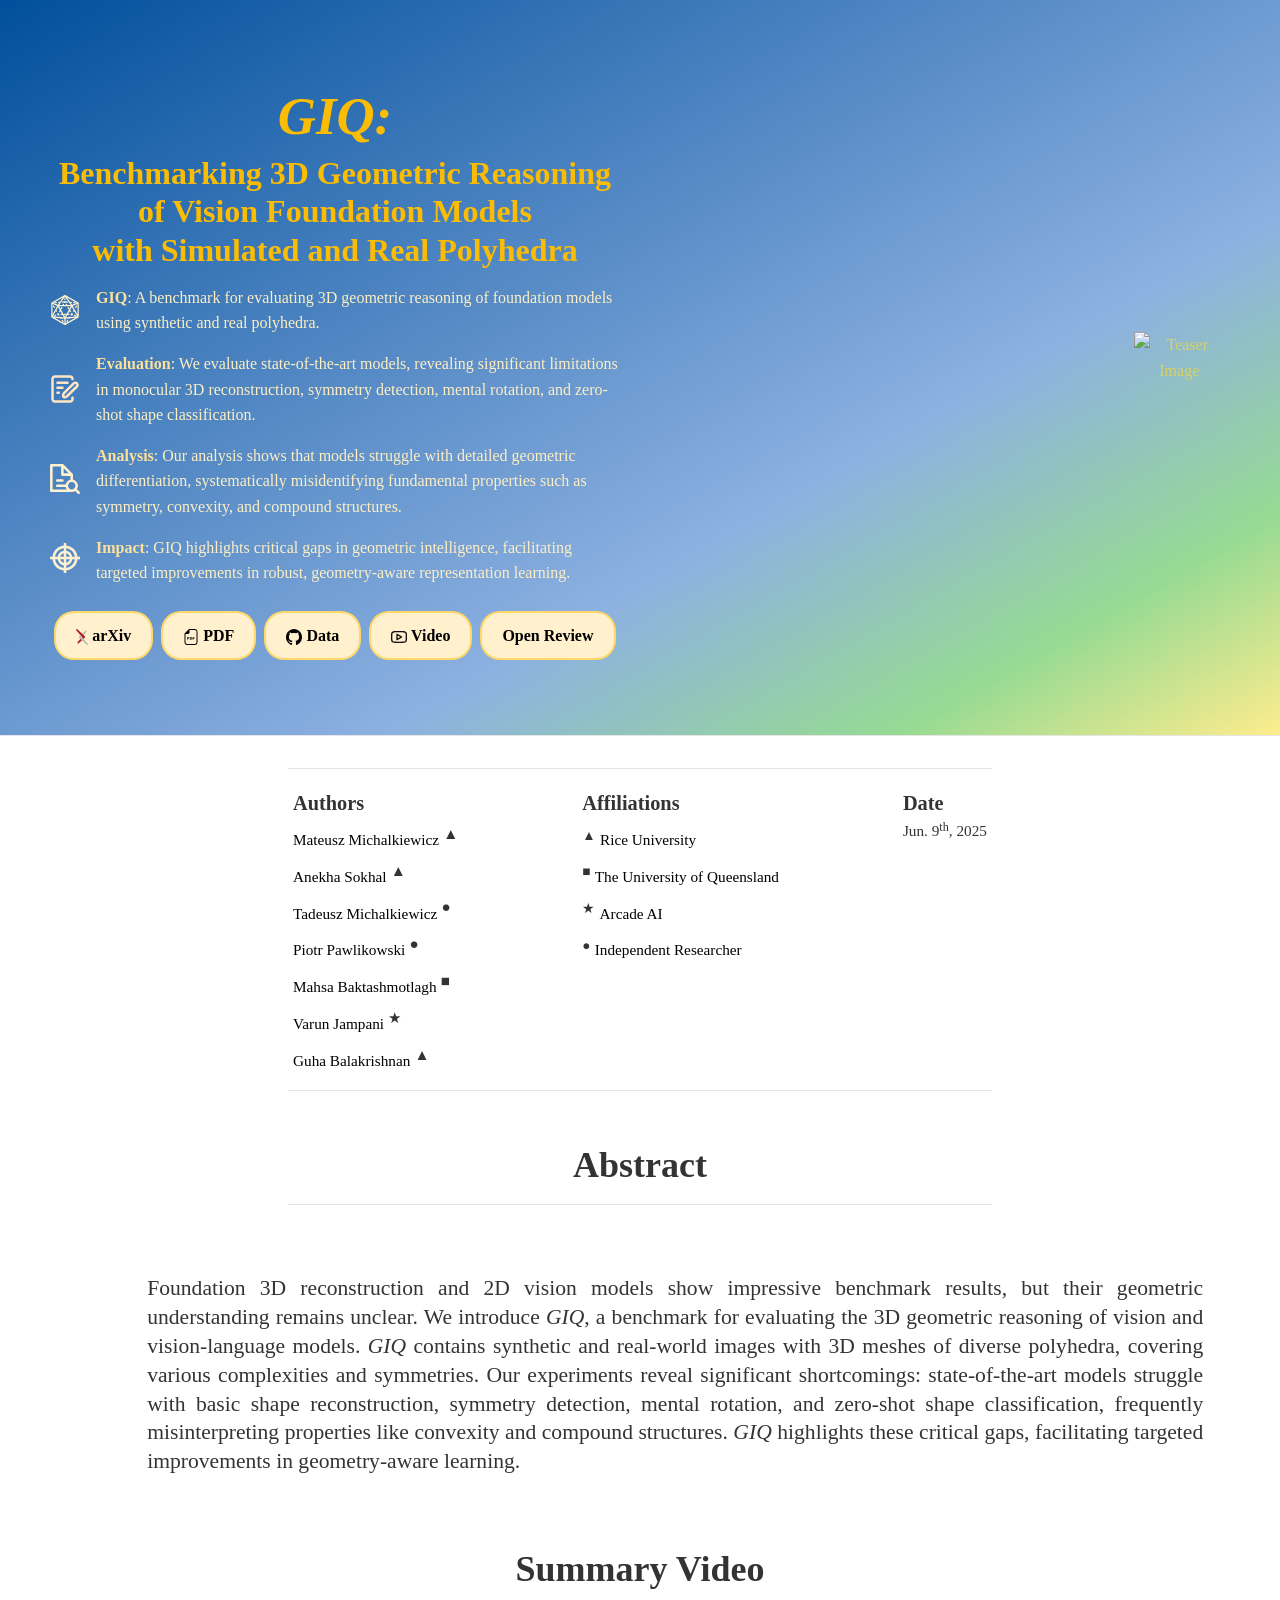
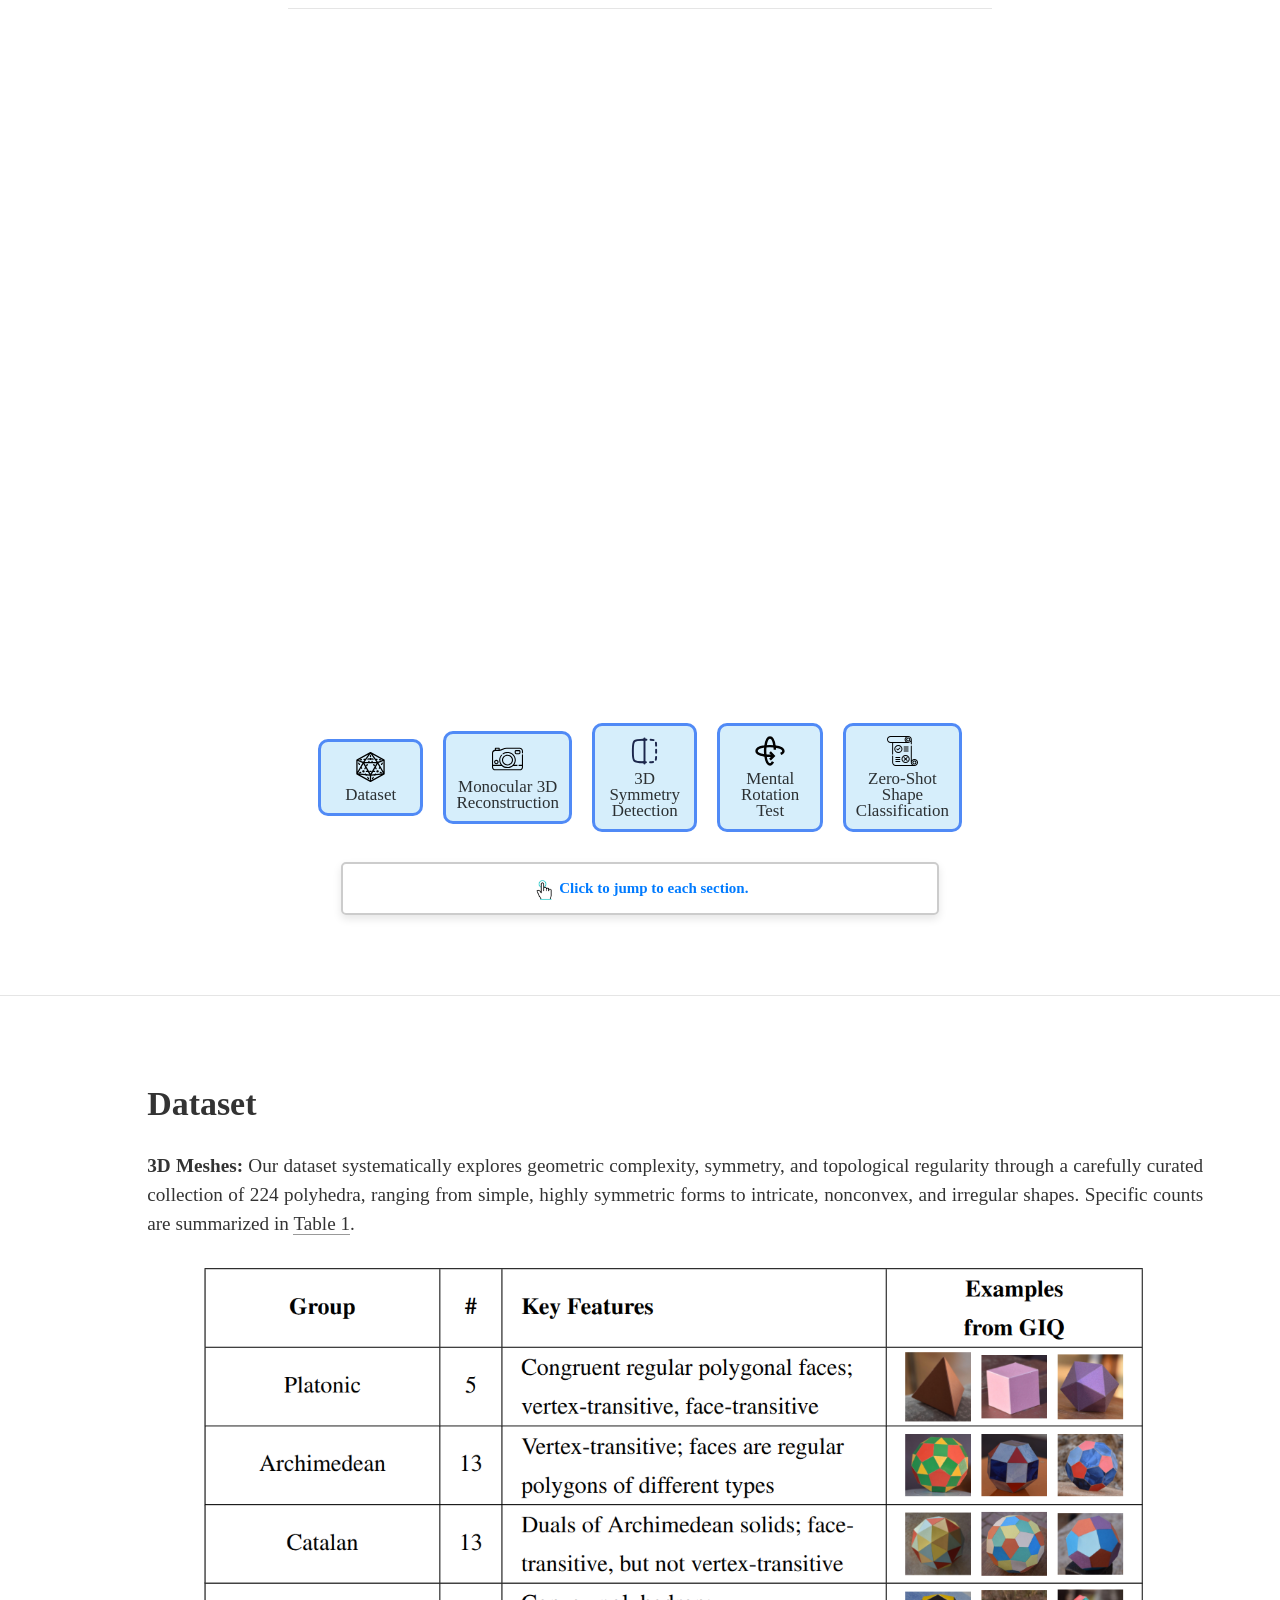
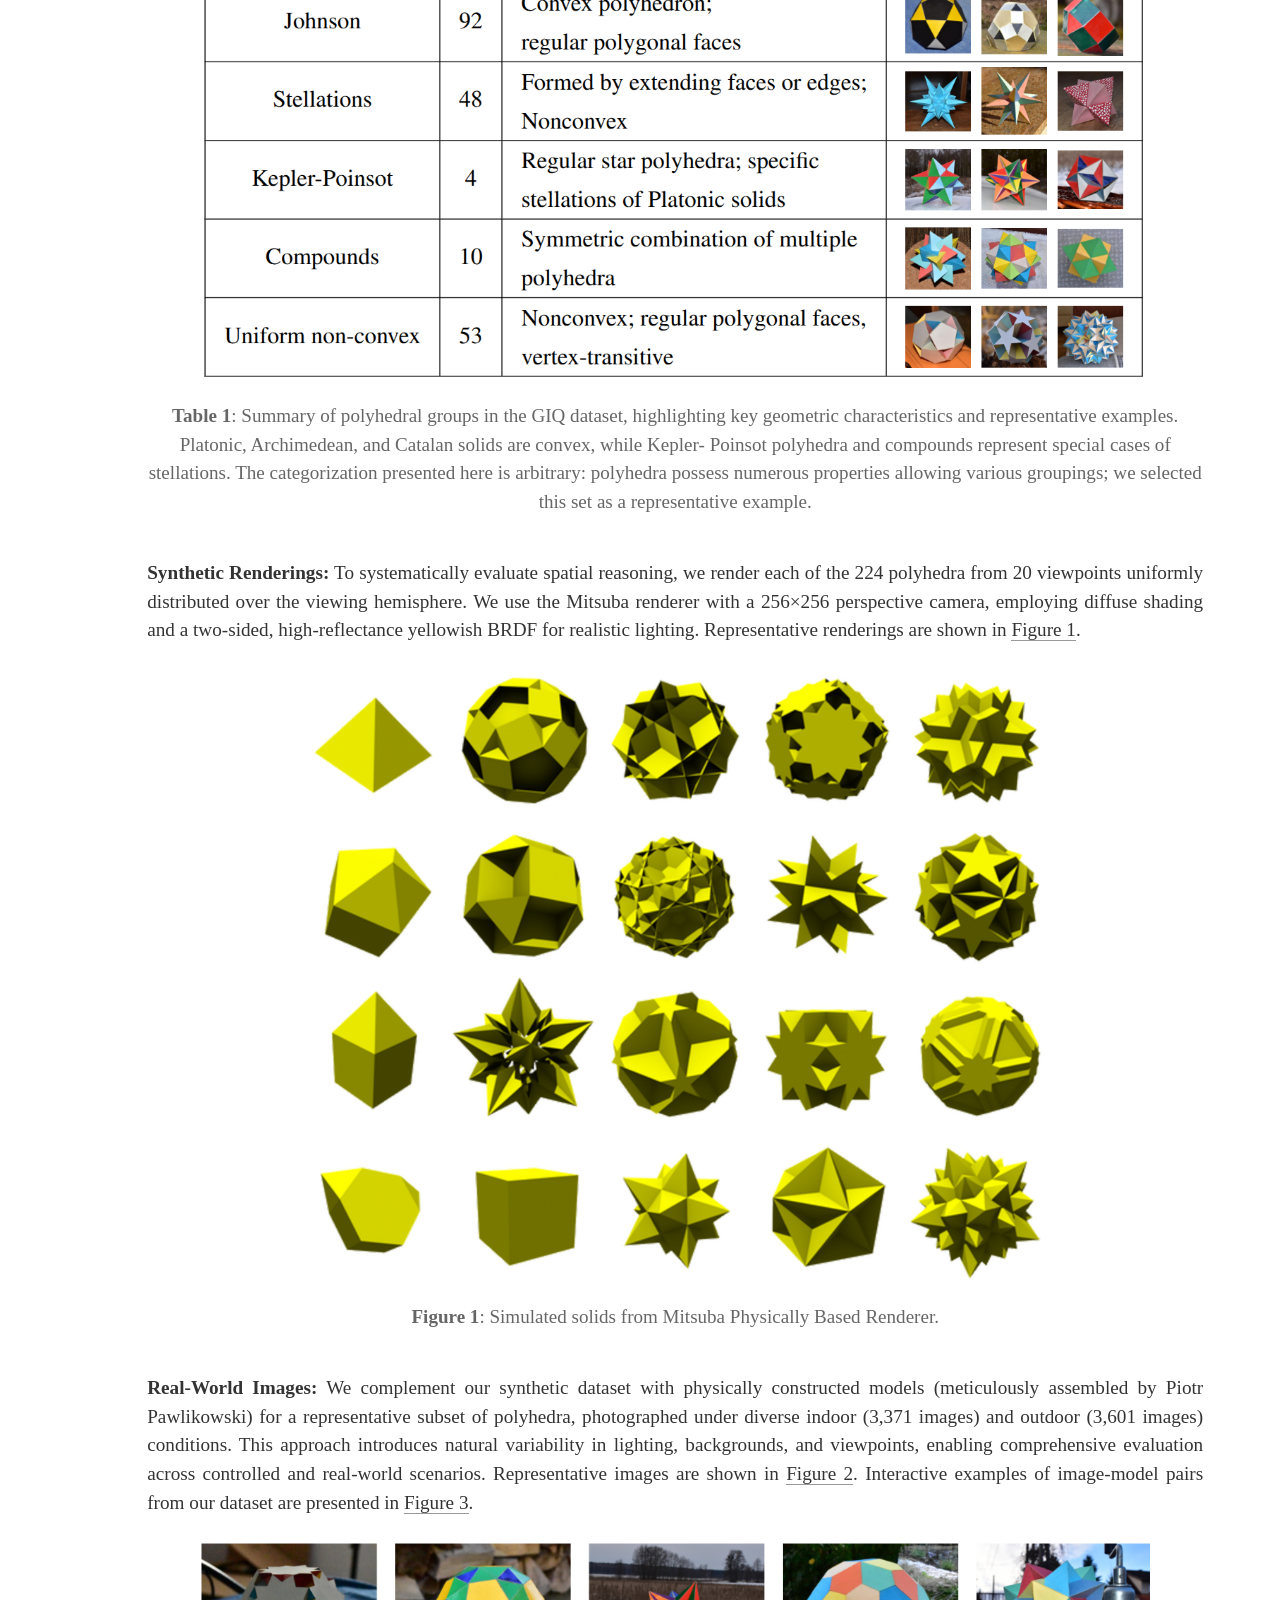
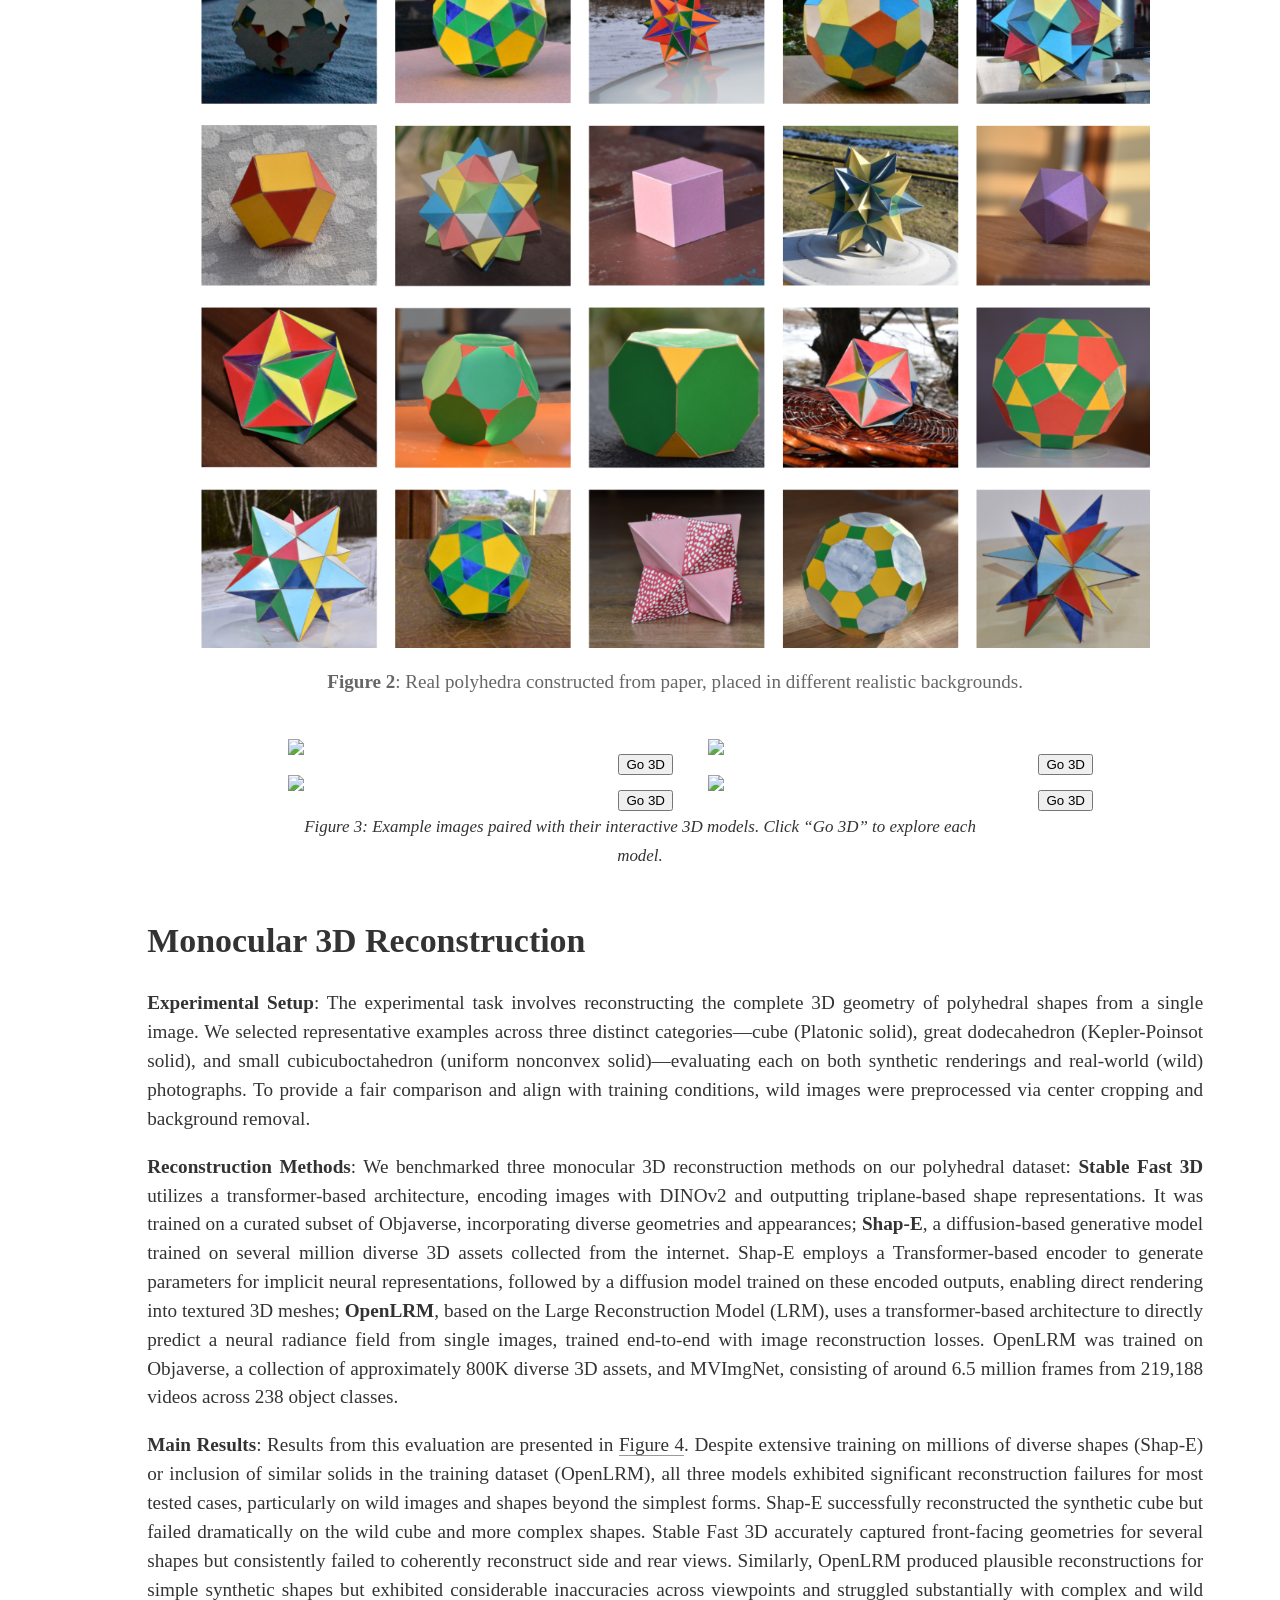
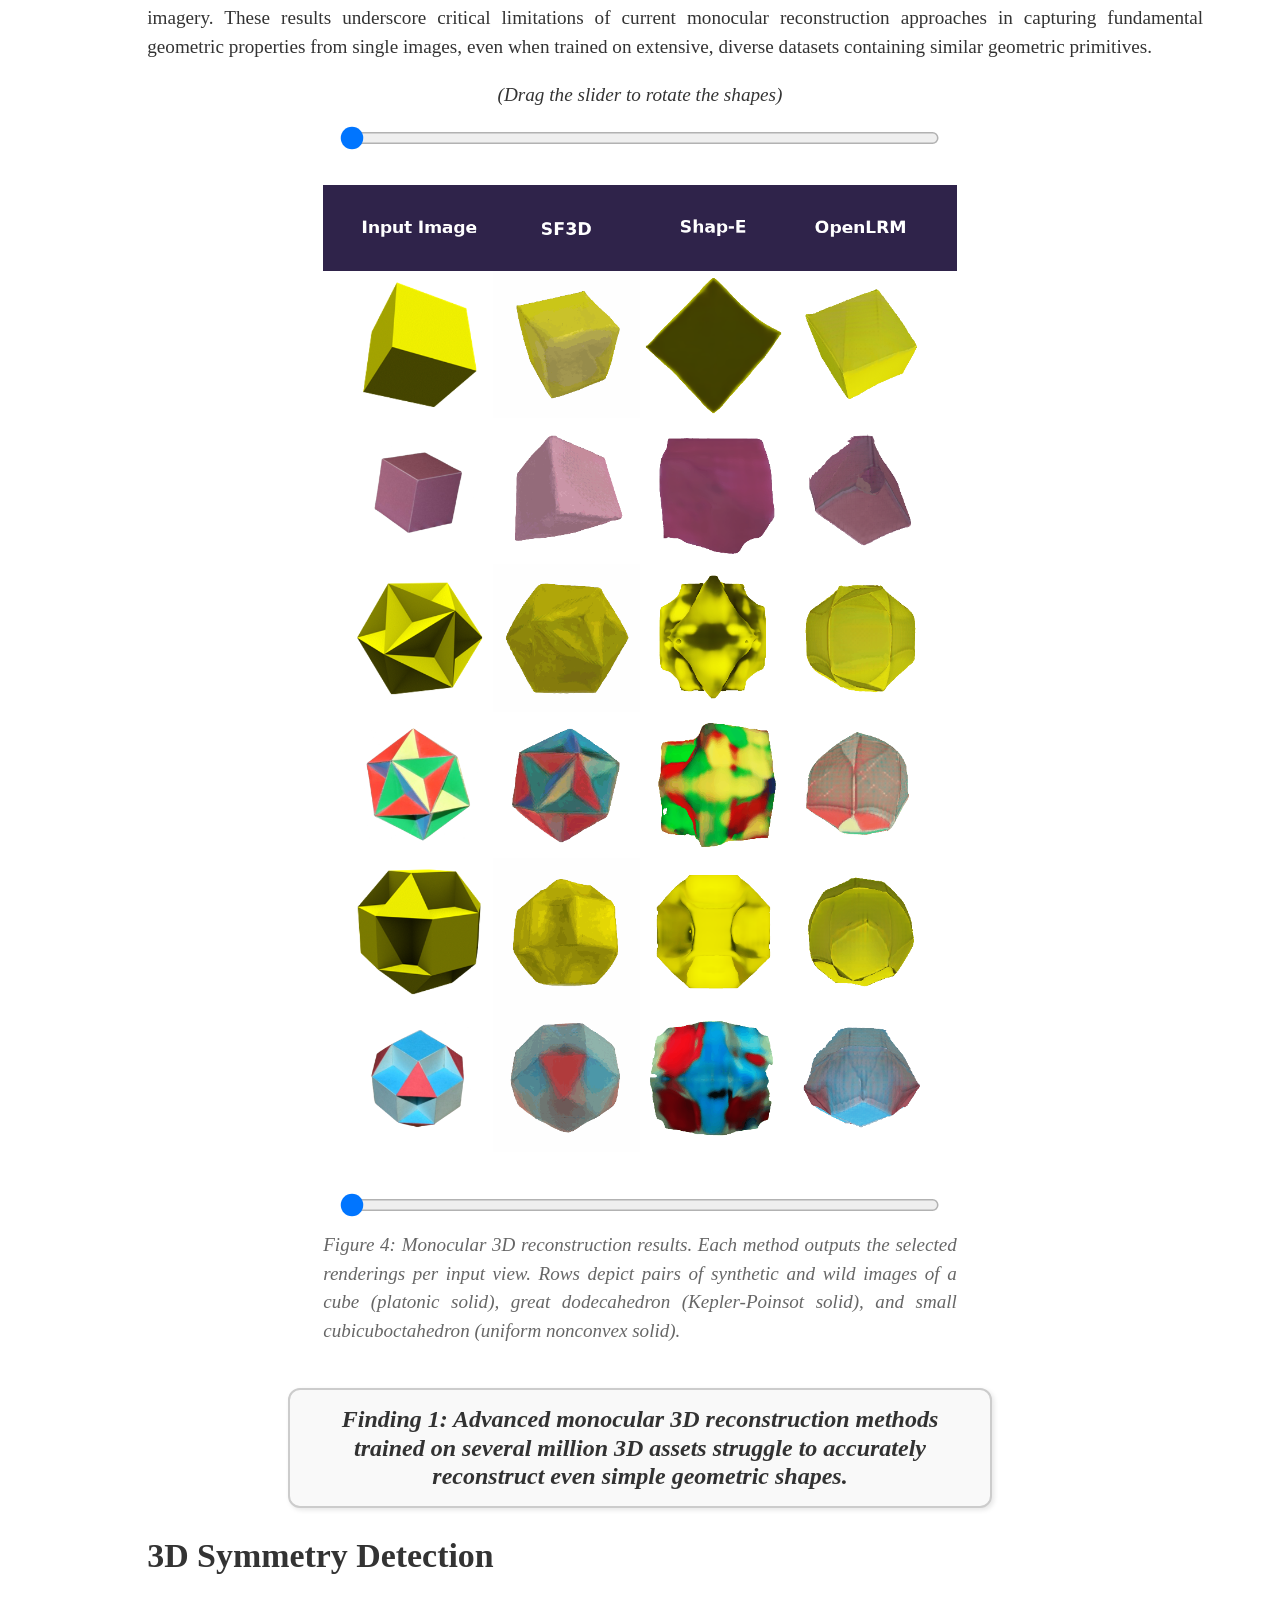
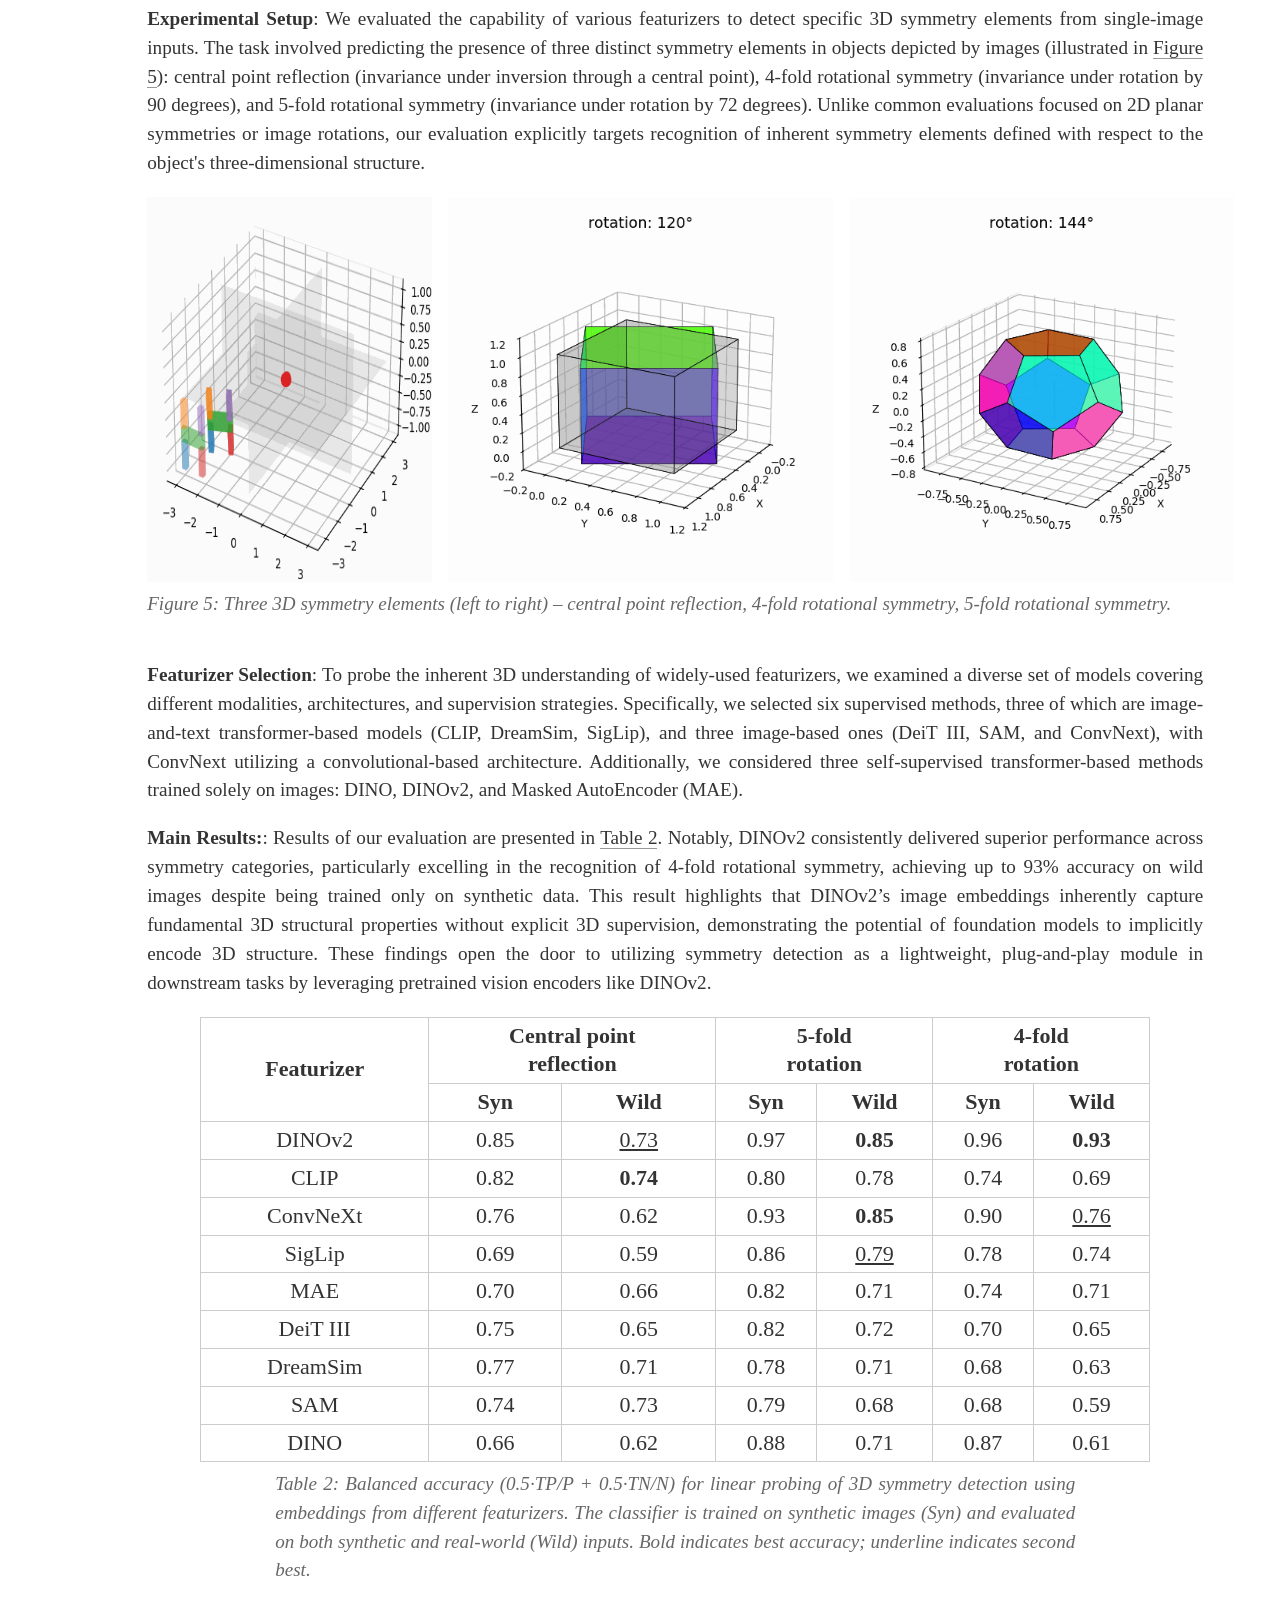
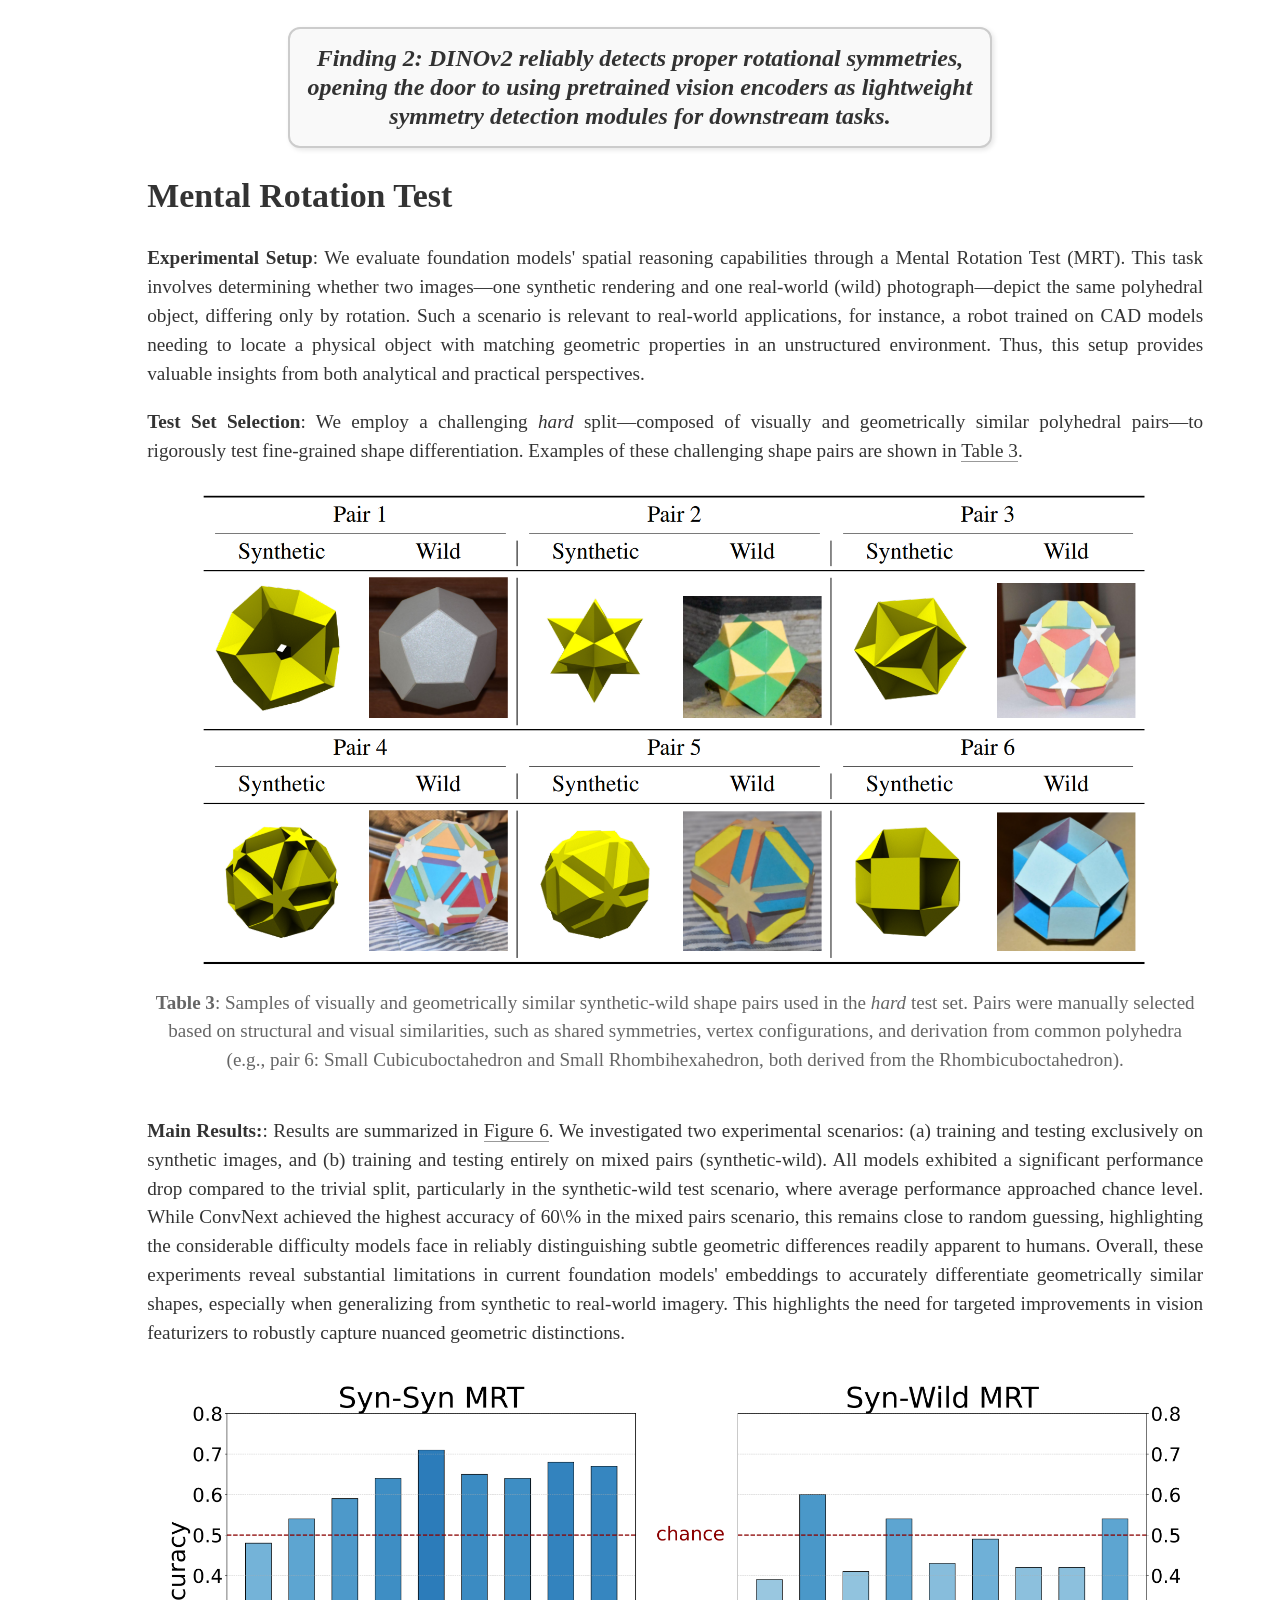
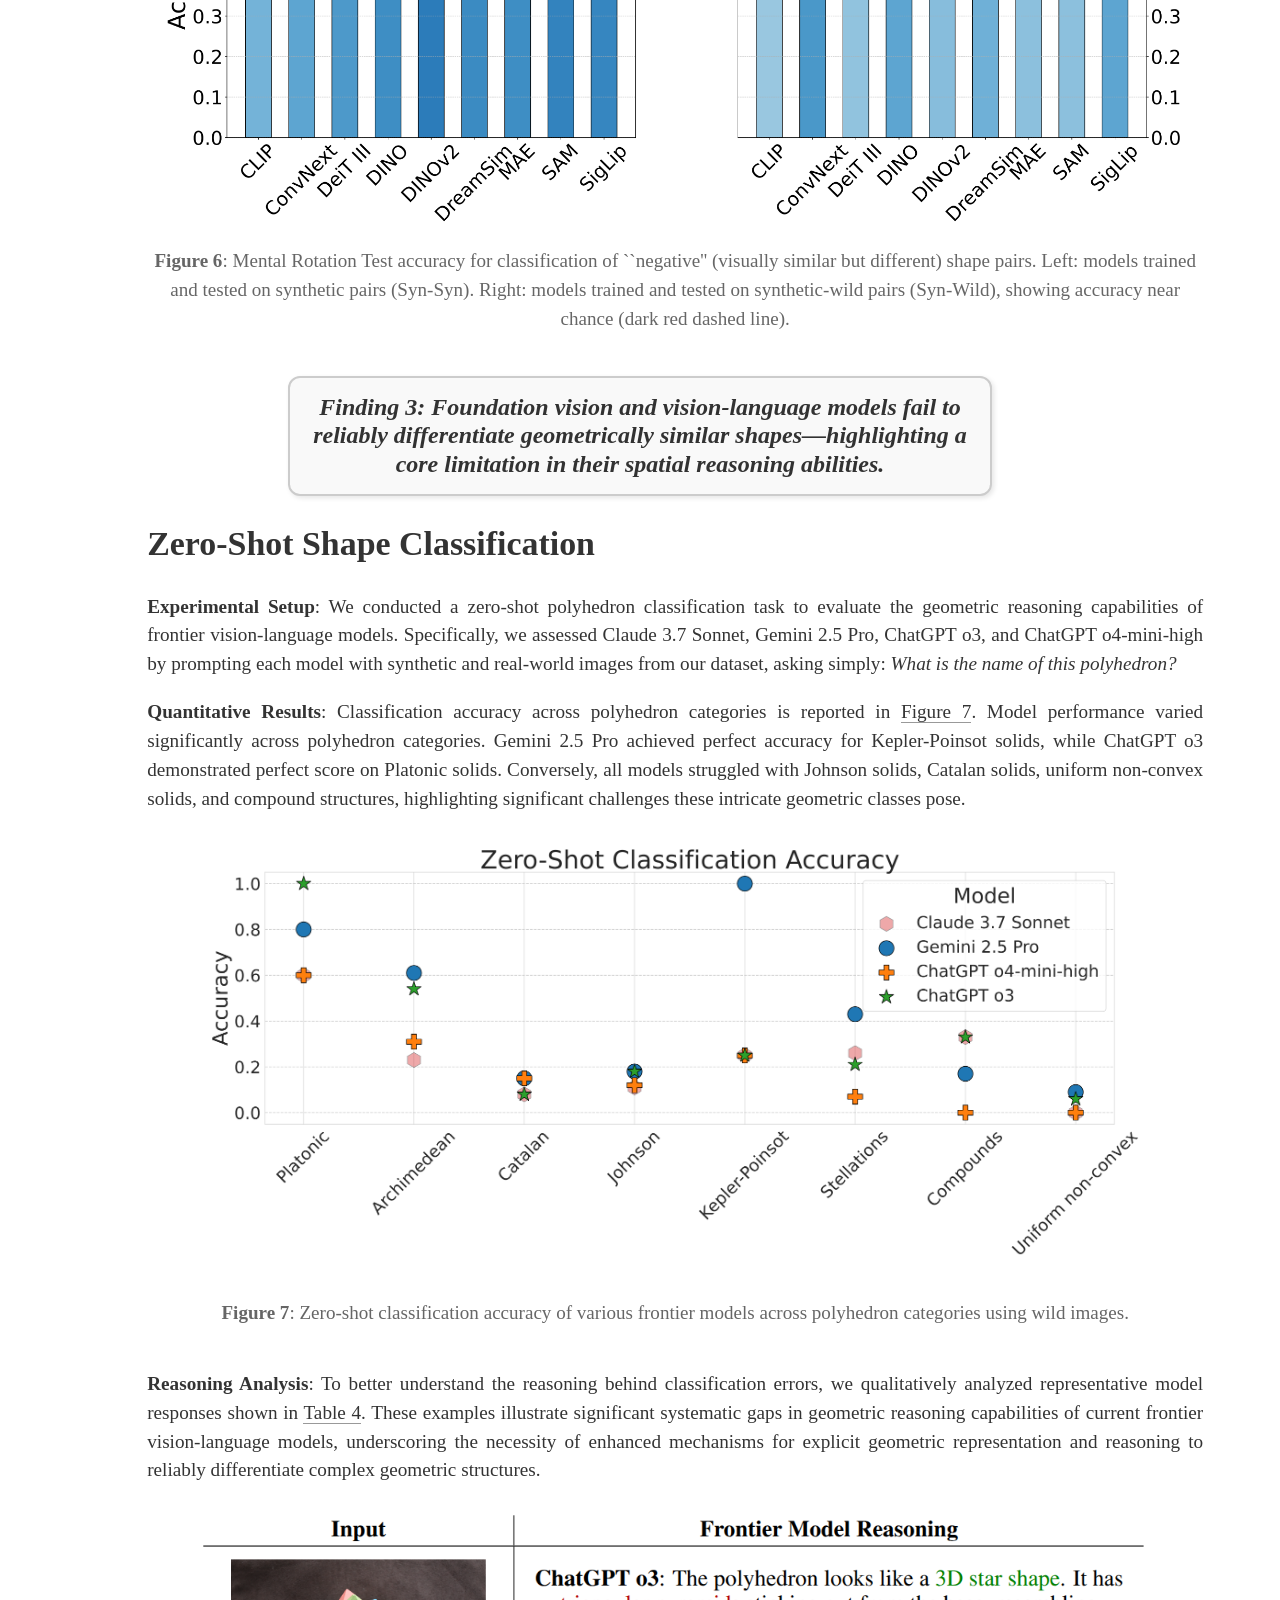
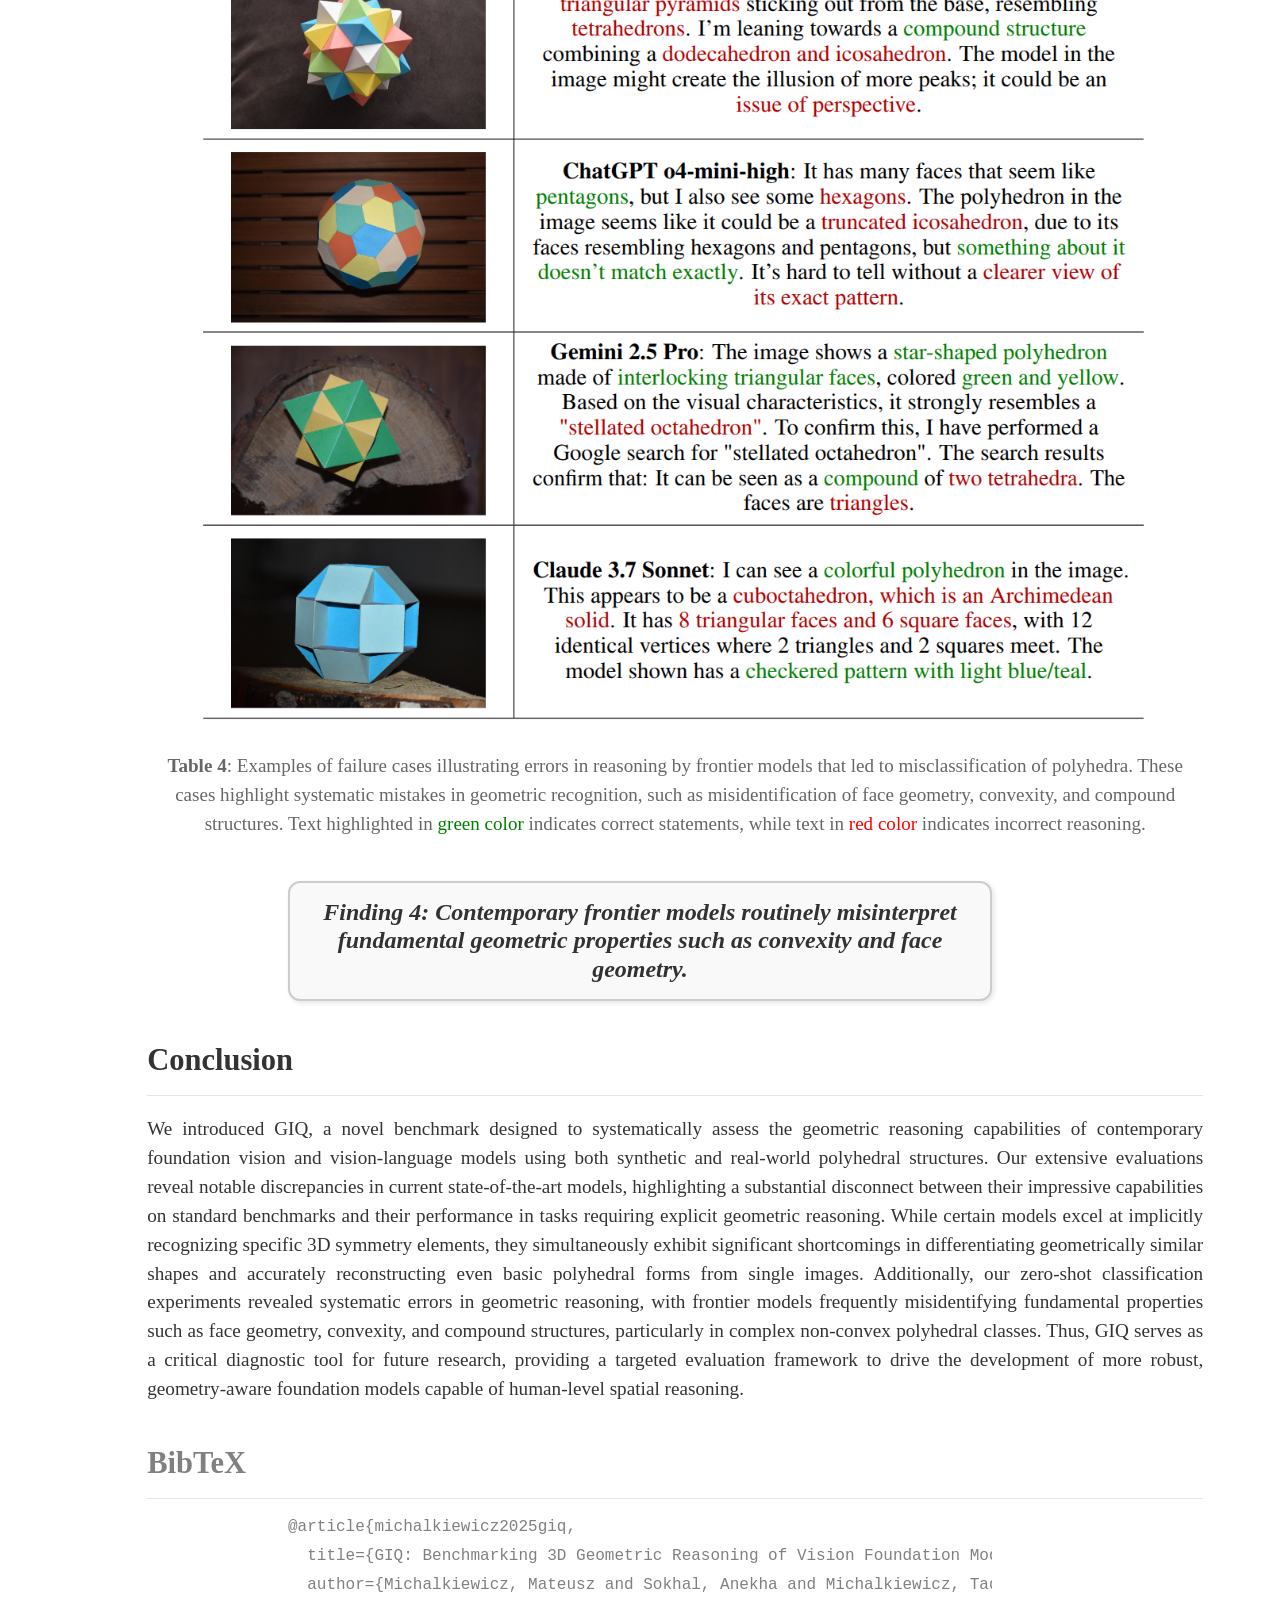
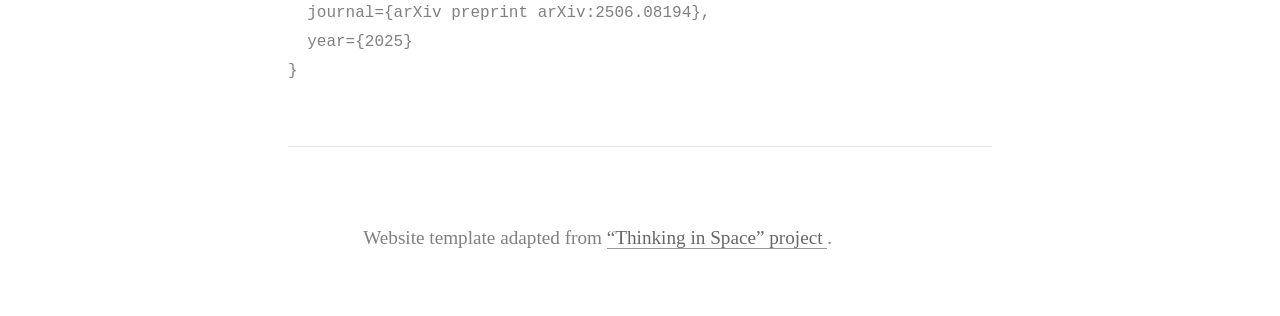
==== commit 67dbe459: "openreview link fix" ====
--- a/index.html
+++ b/index.html
@@ -1943,12 +1943,9 @@
         <span>Video</span>
     </a>
 
-    <a href="https://openreview.net/forum?id=Uf8X57bQIr" class="button" target="_blank">
-        <span class="icon is-small">
-            <img src="./main_files/openreview.png" alt="OpenReview logo" style="height: 1em;">
-        </span>
-        <span>Video</span>
-    </a>
+<a href="https://openreview.net/forum?id=Uf8X57bQIr" class="button" target="_blank">
+  Open Review
+</a>
 </div>
                 </div>
                 <div class="header-image">
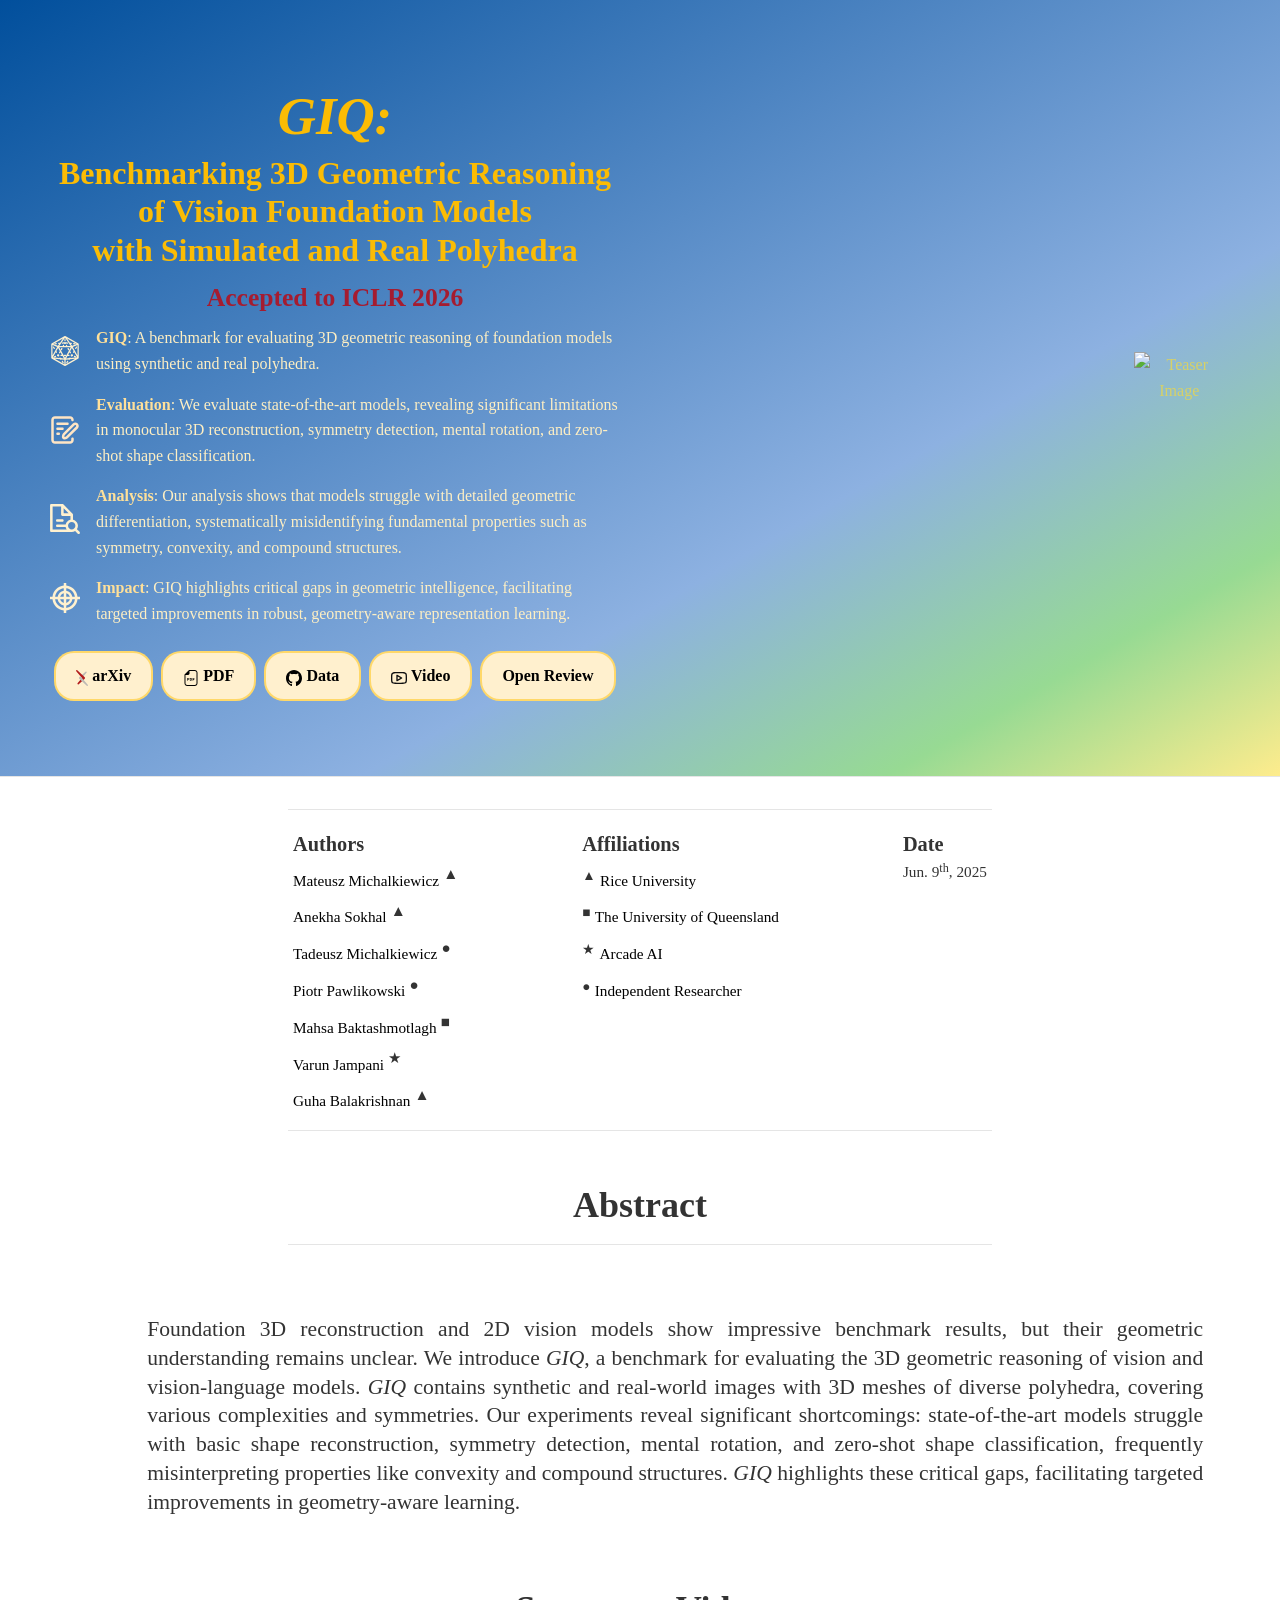
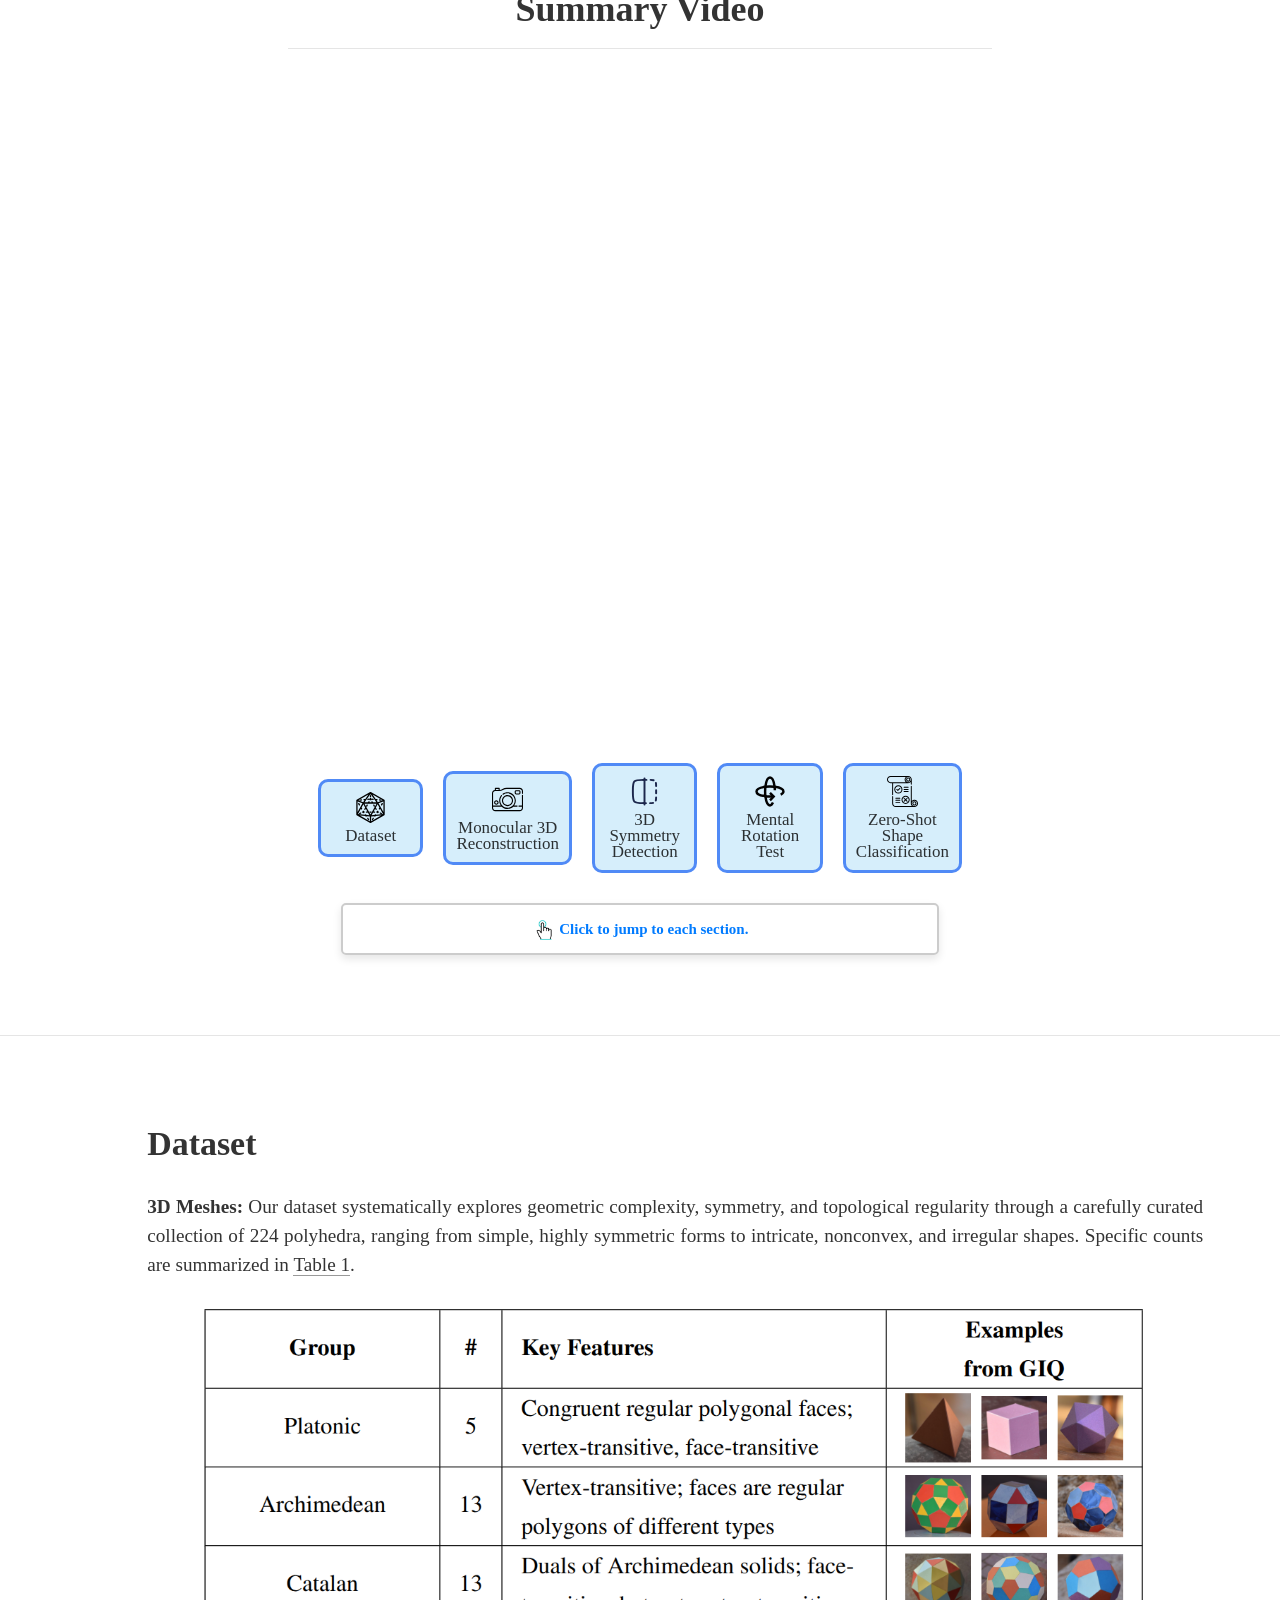
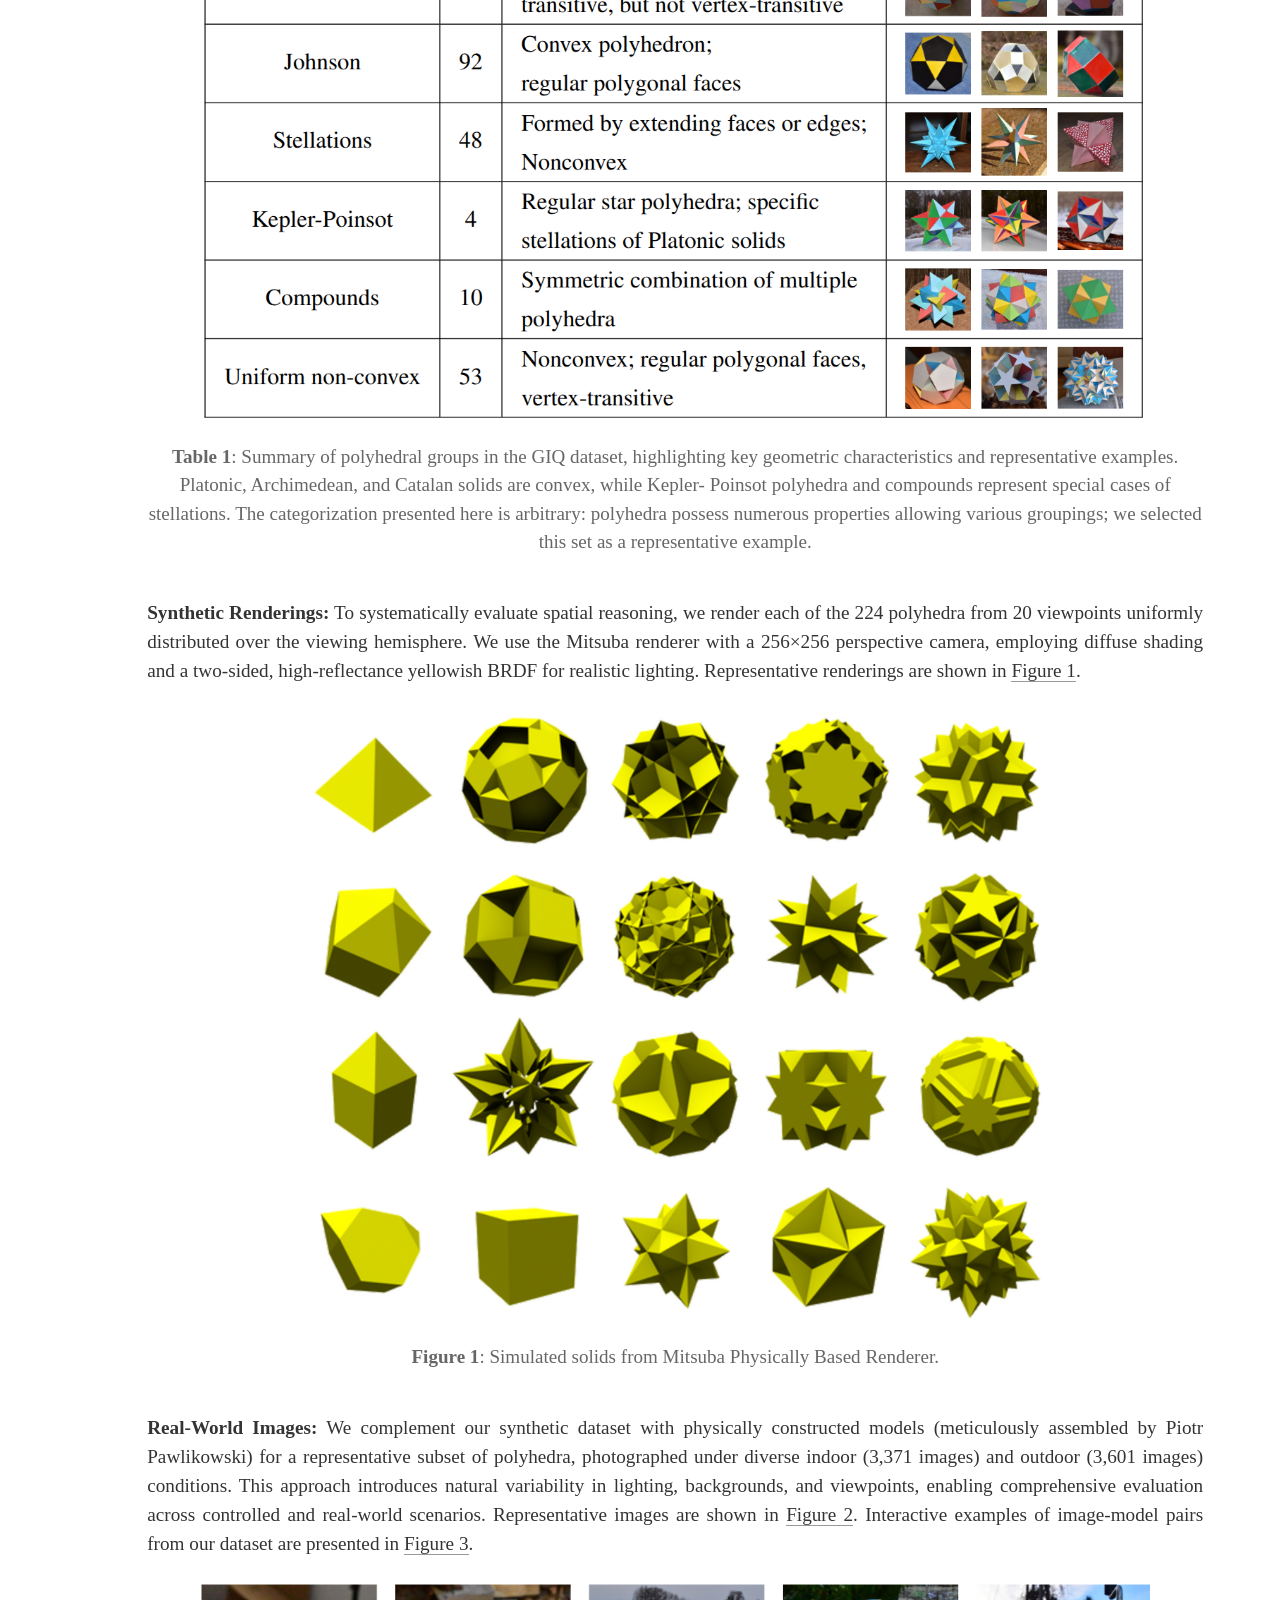
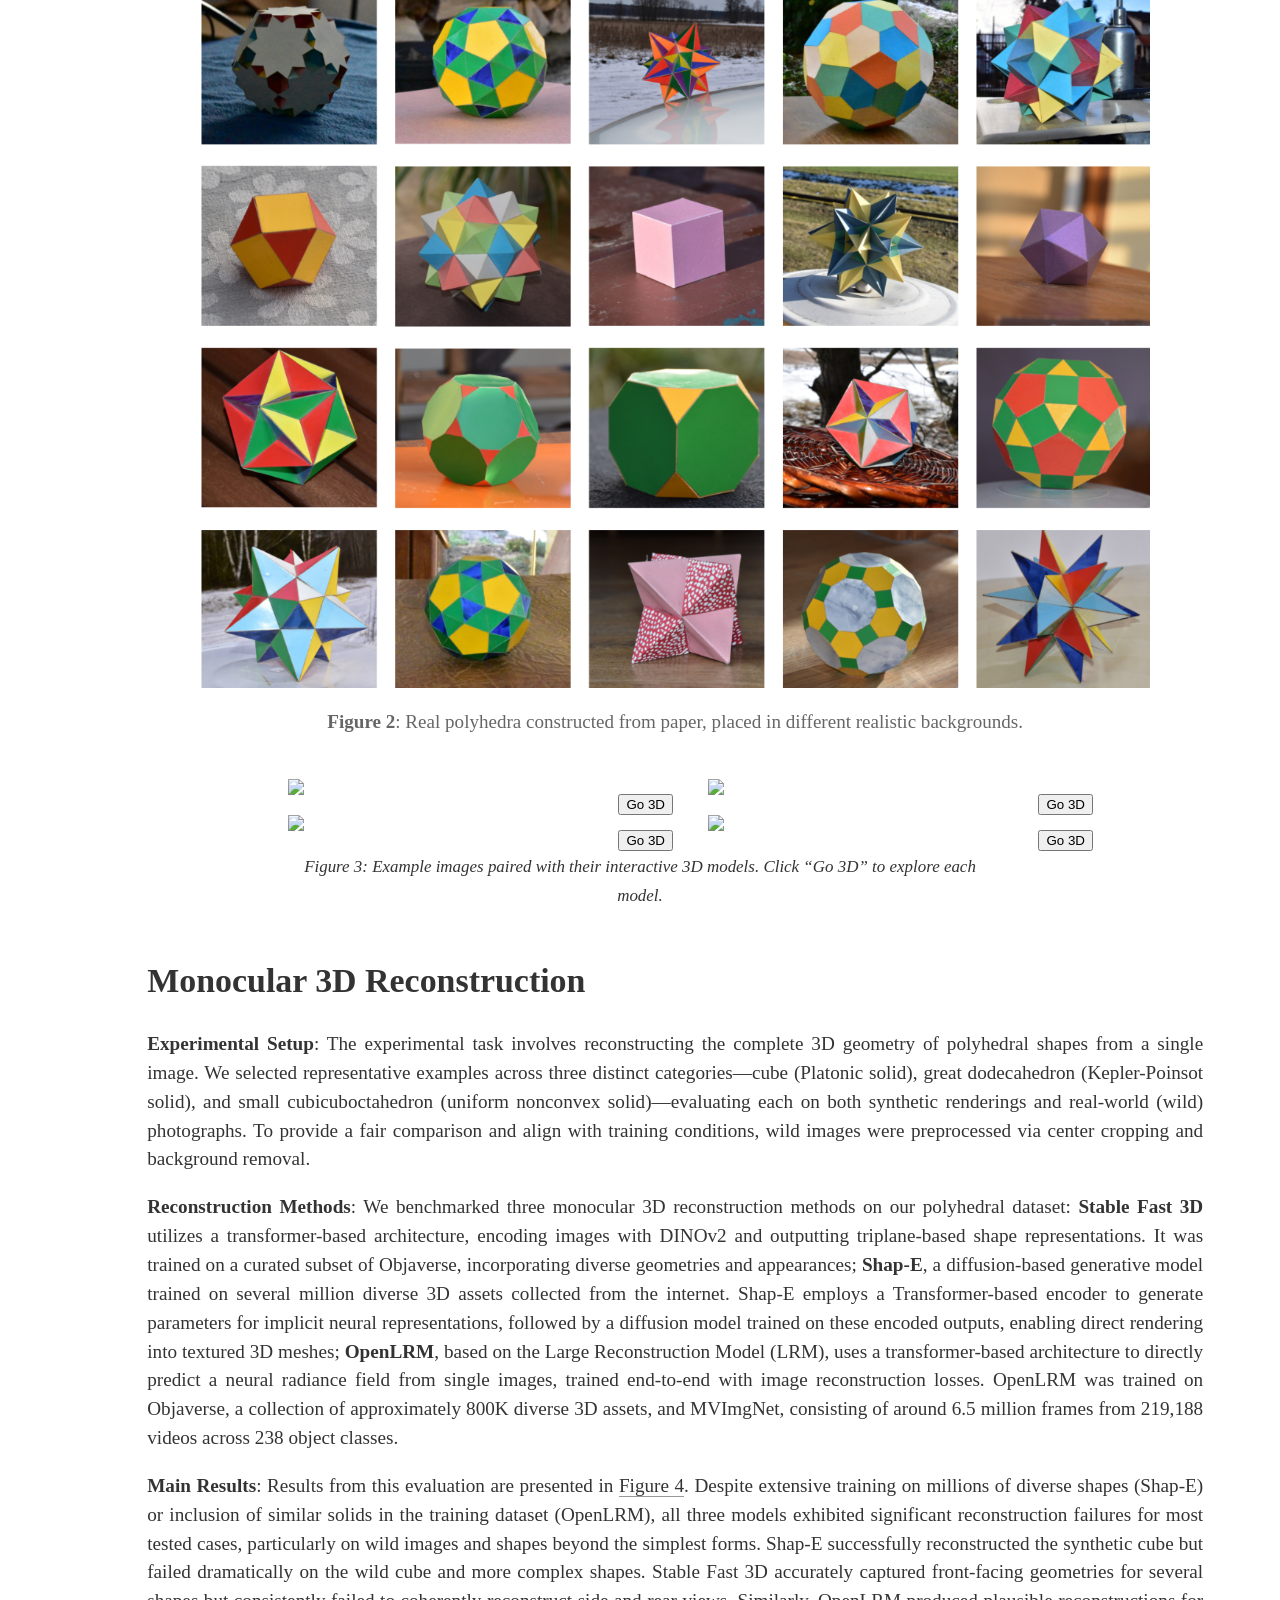
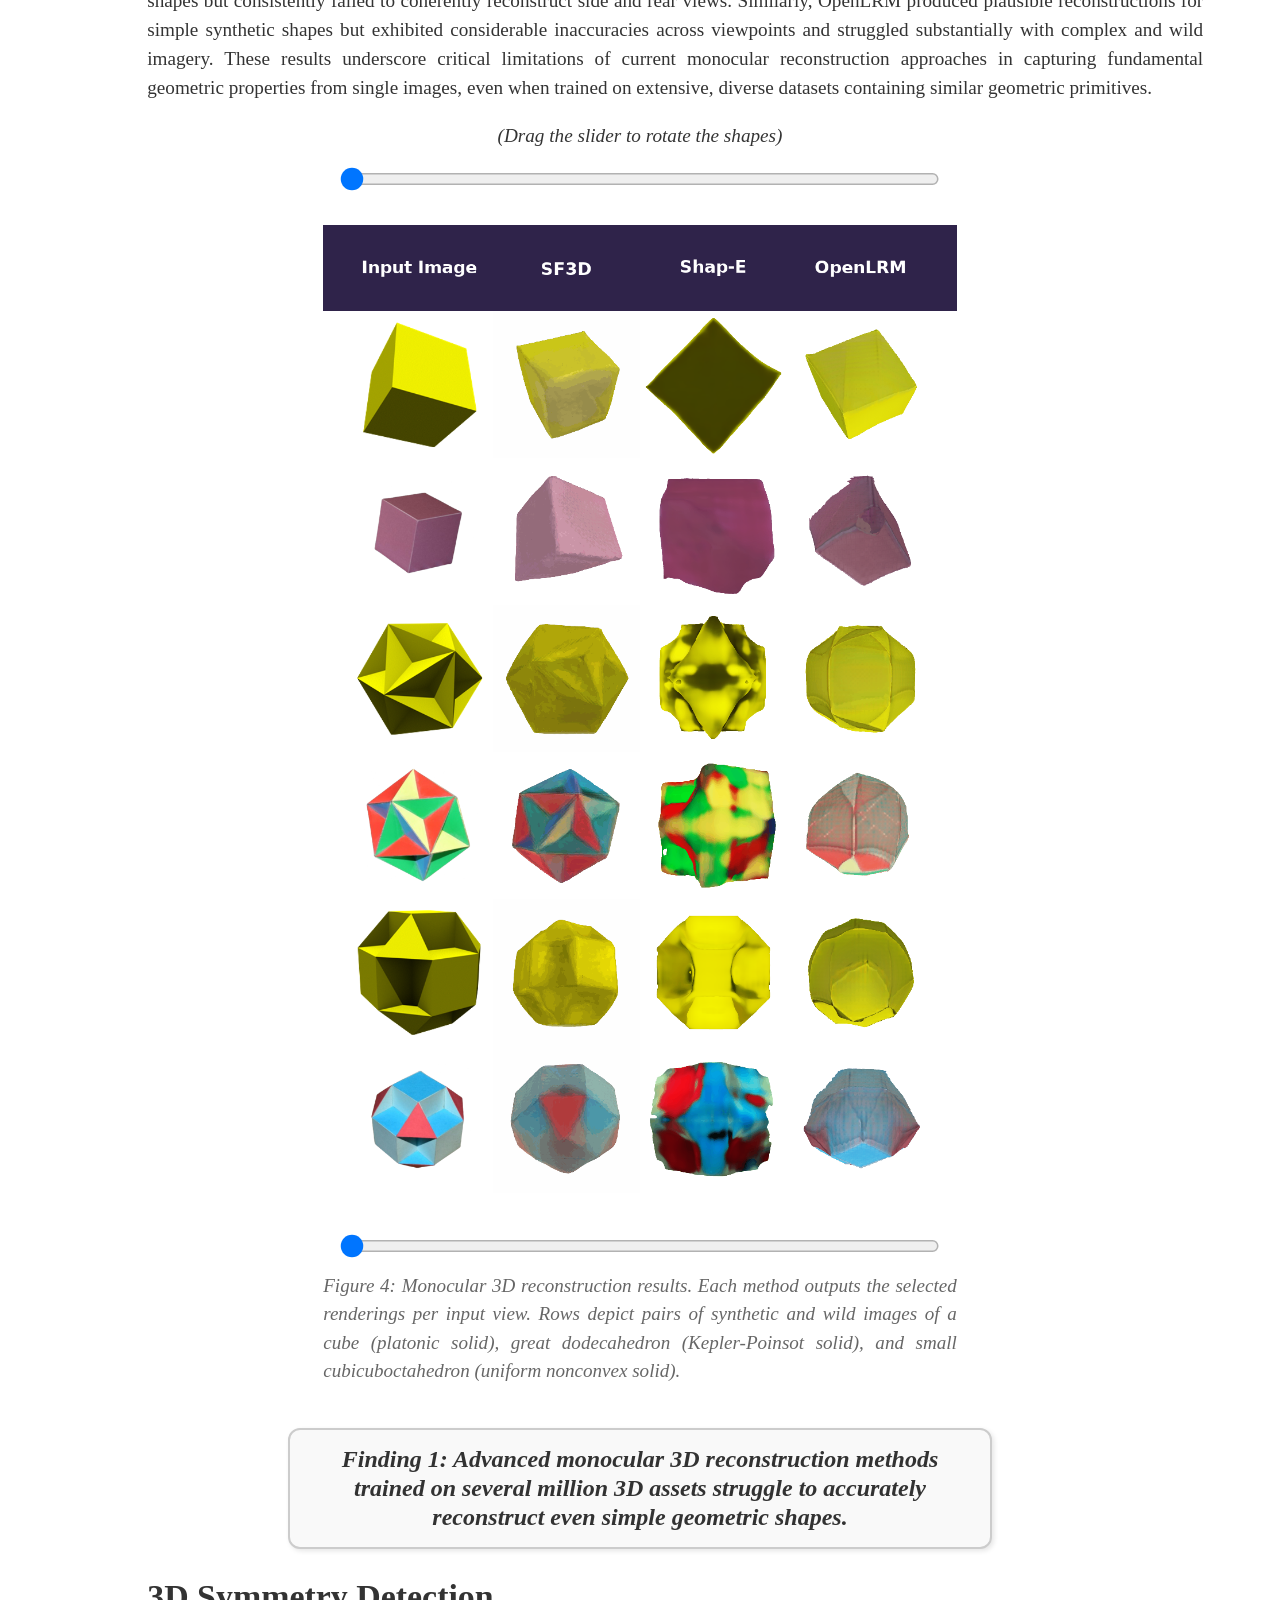
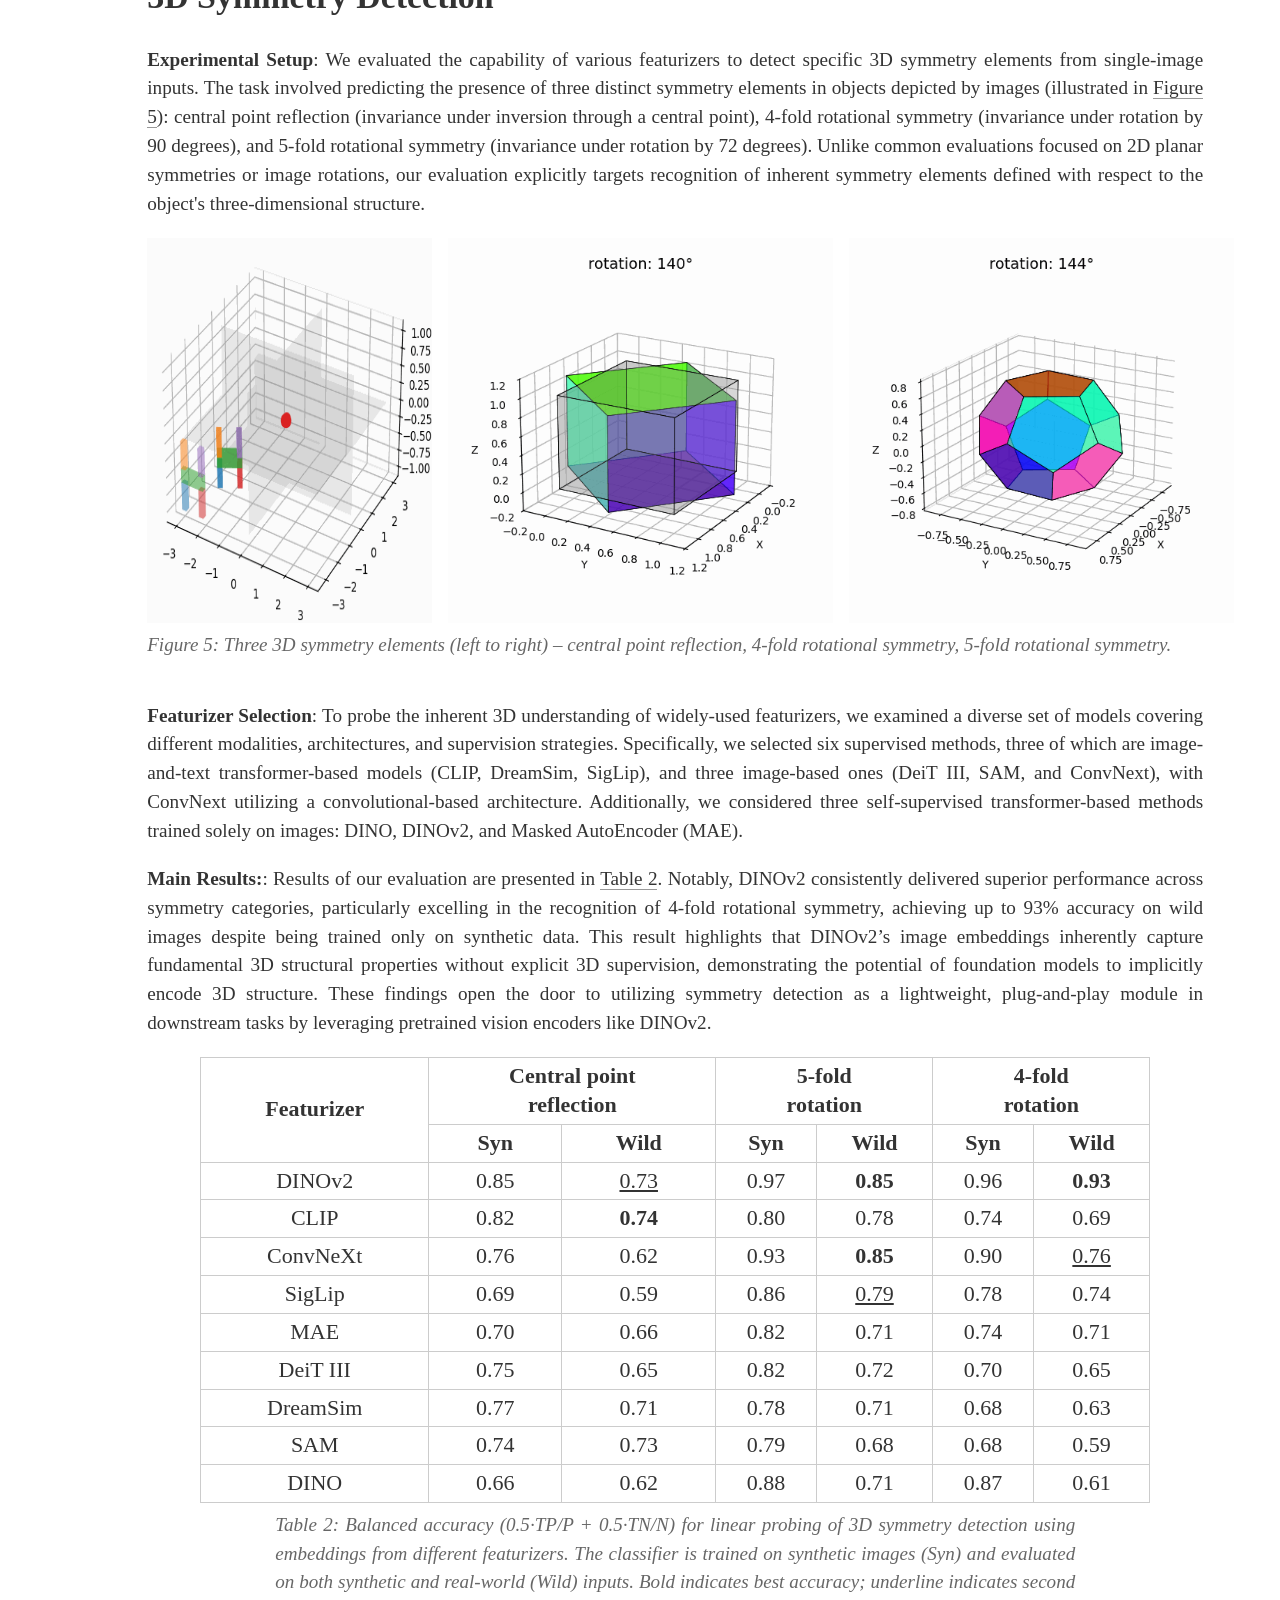
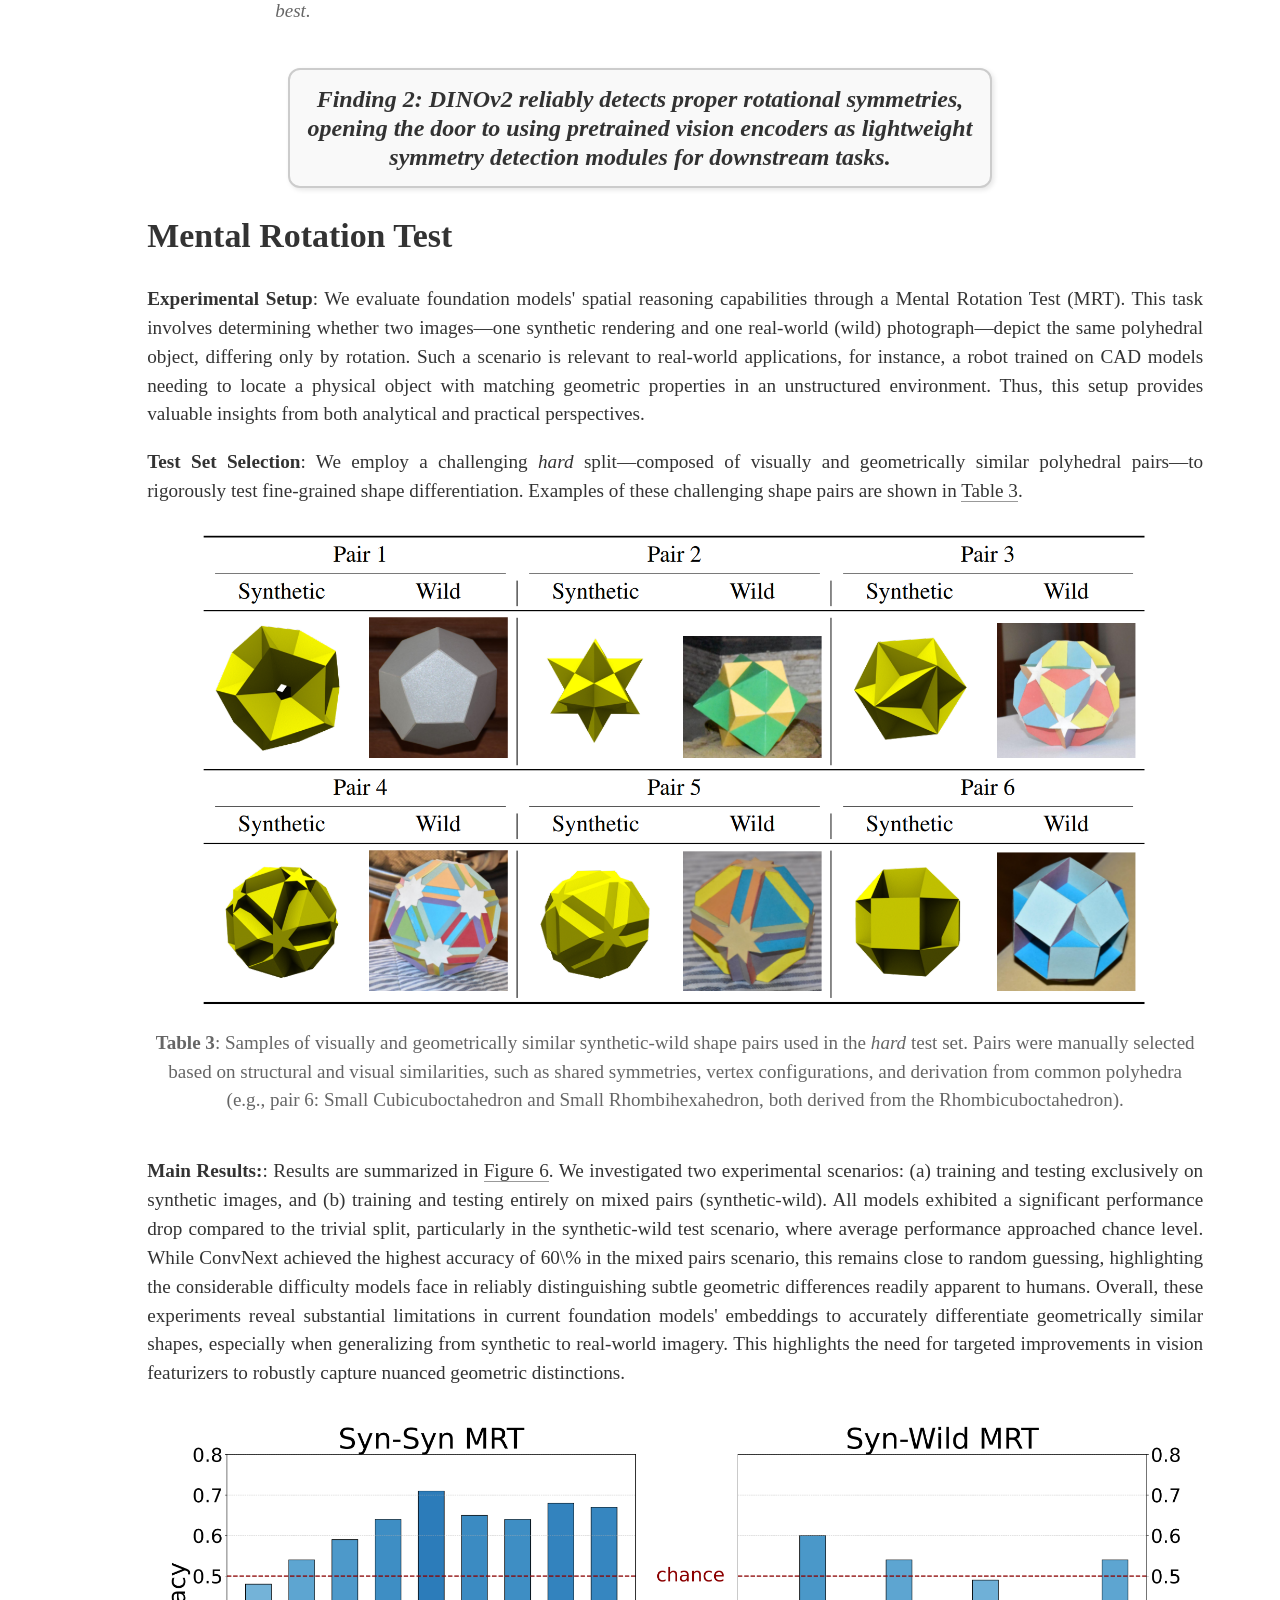
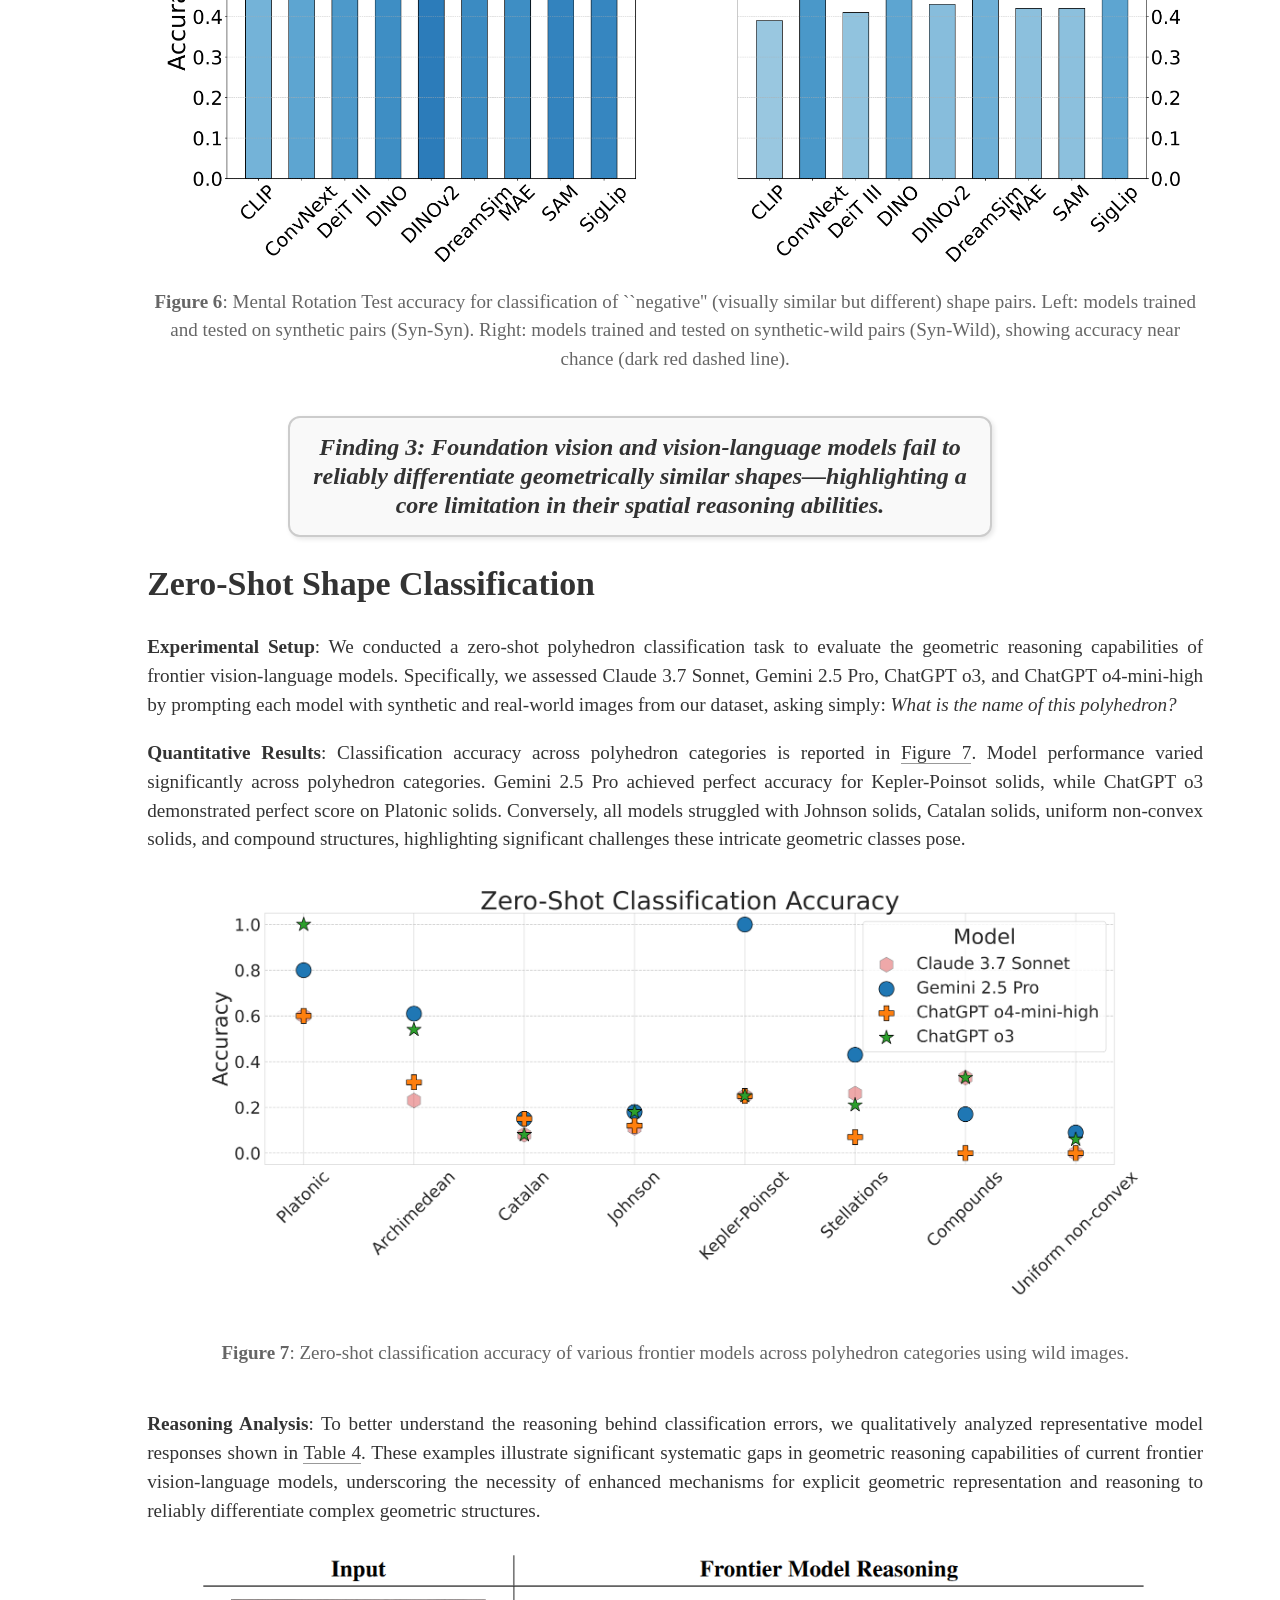
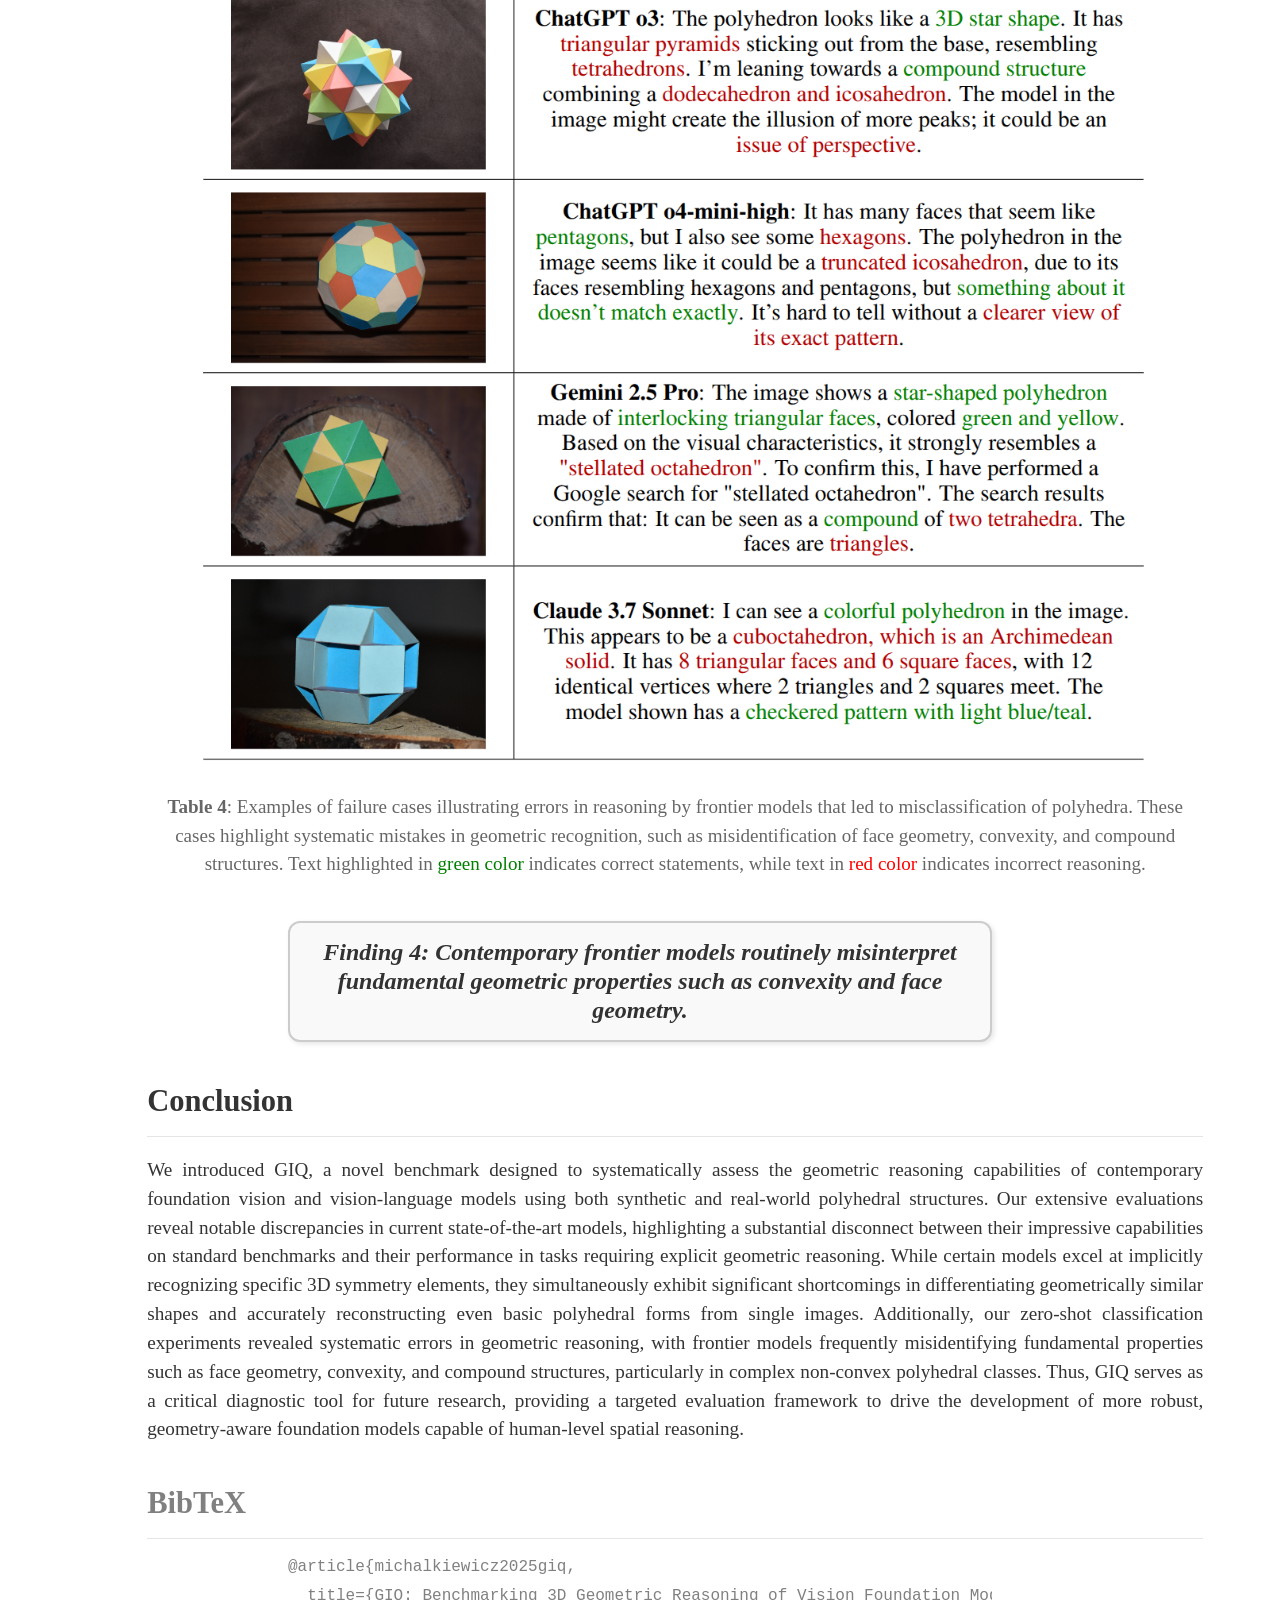
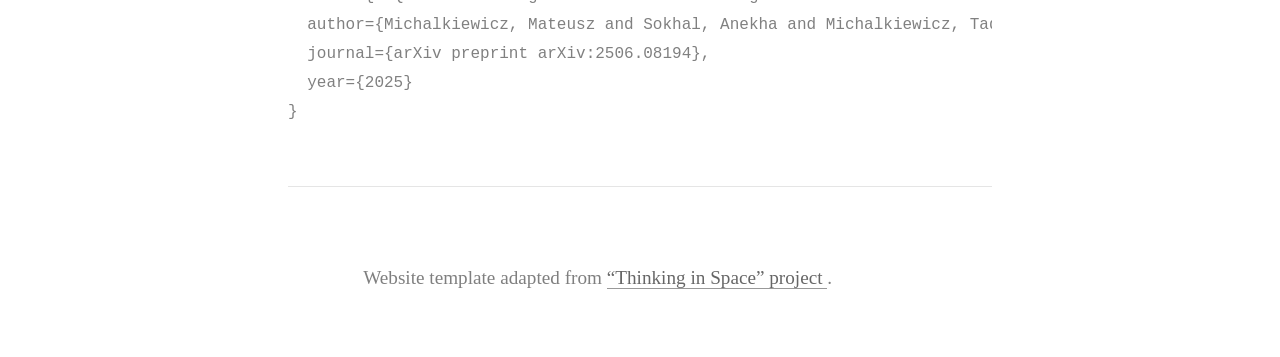
==== commit 99f695bf: "mentioning iclr" ====
--- a/index.html
+++ b/index.html
@@ -1888,7 +1888,11 @@
       with Simulated and Real Polyhedra
     </h2>
   </div>
-</div>
+  
+  <div style="font-size: 1.6em; font-weight: bold; color: #a51c30; margin-top: 15px; margin-bottom: 15px;">
+    Accepted to ICLR 2026
+  </div>
+  </div>
                       
 
                         <div class="icon-container">
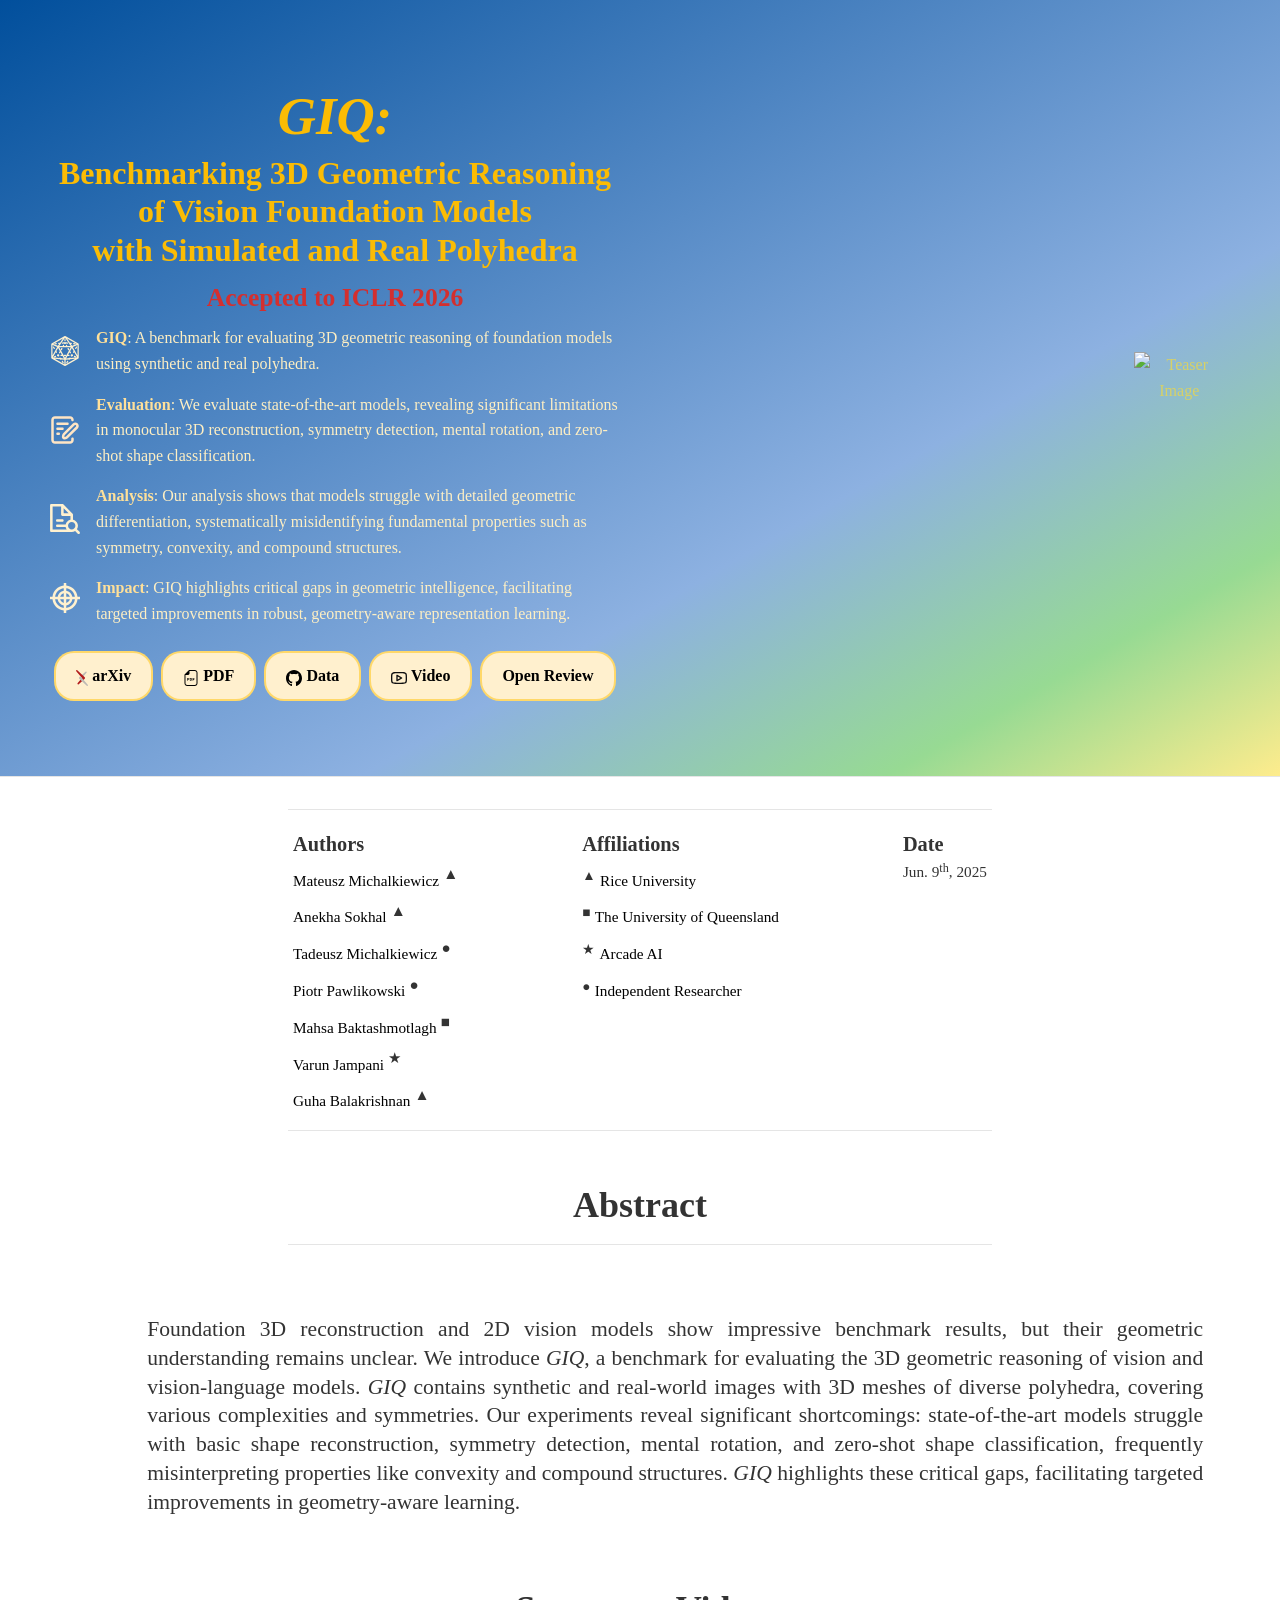
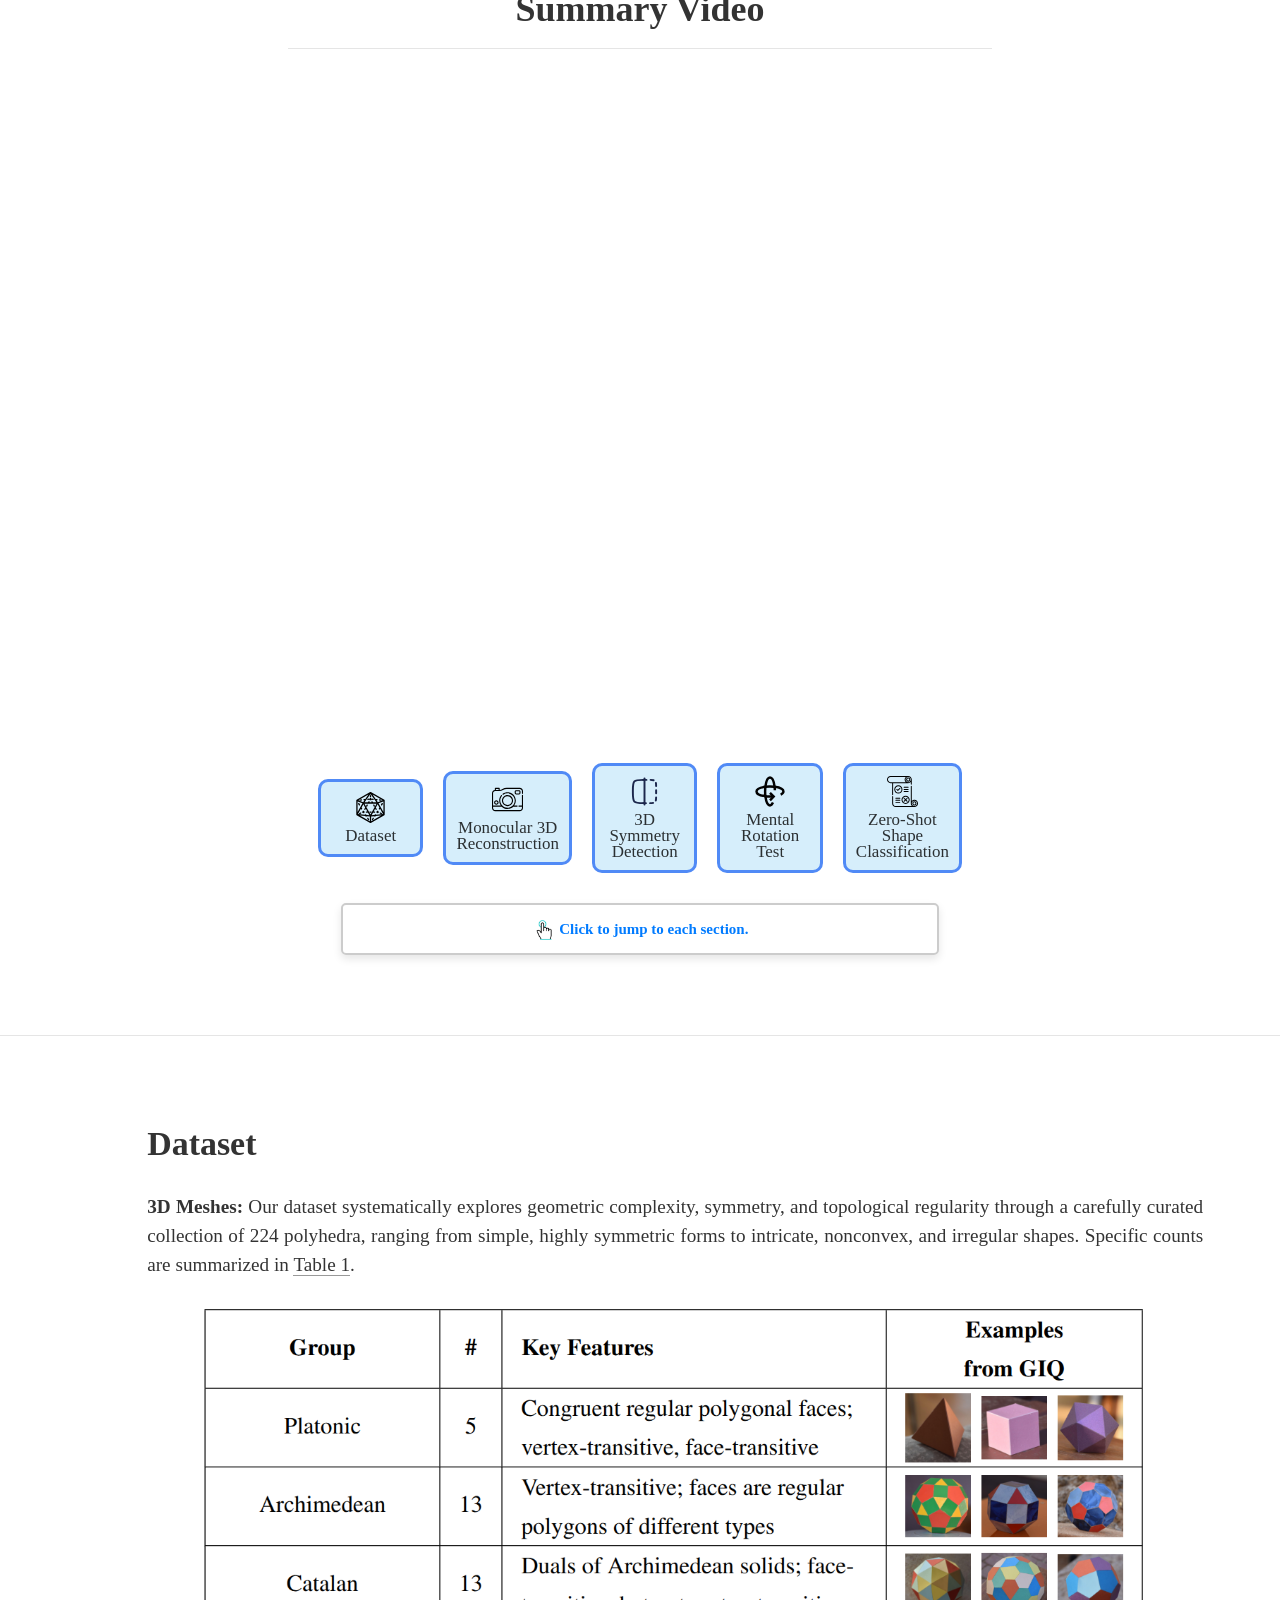
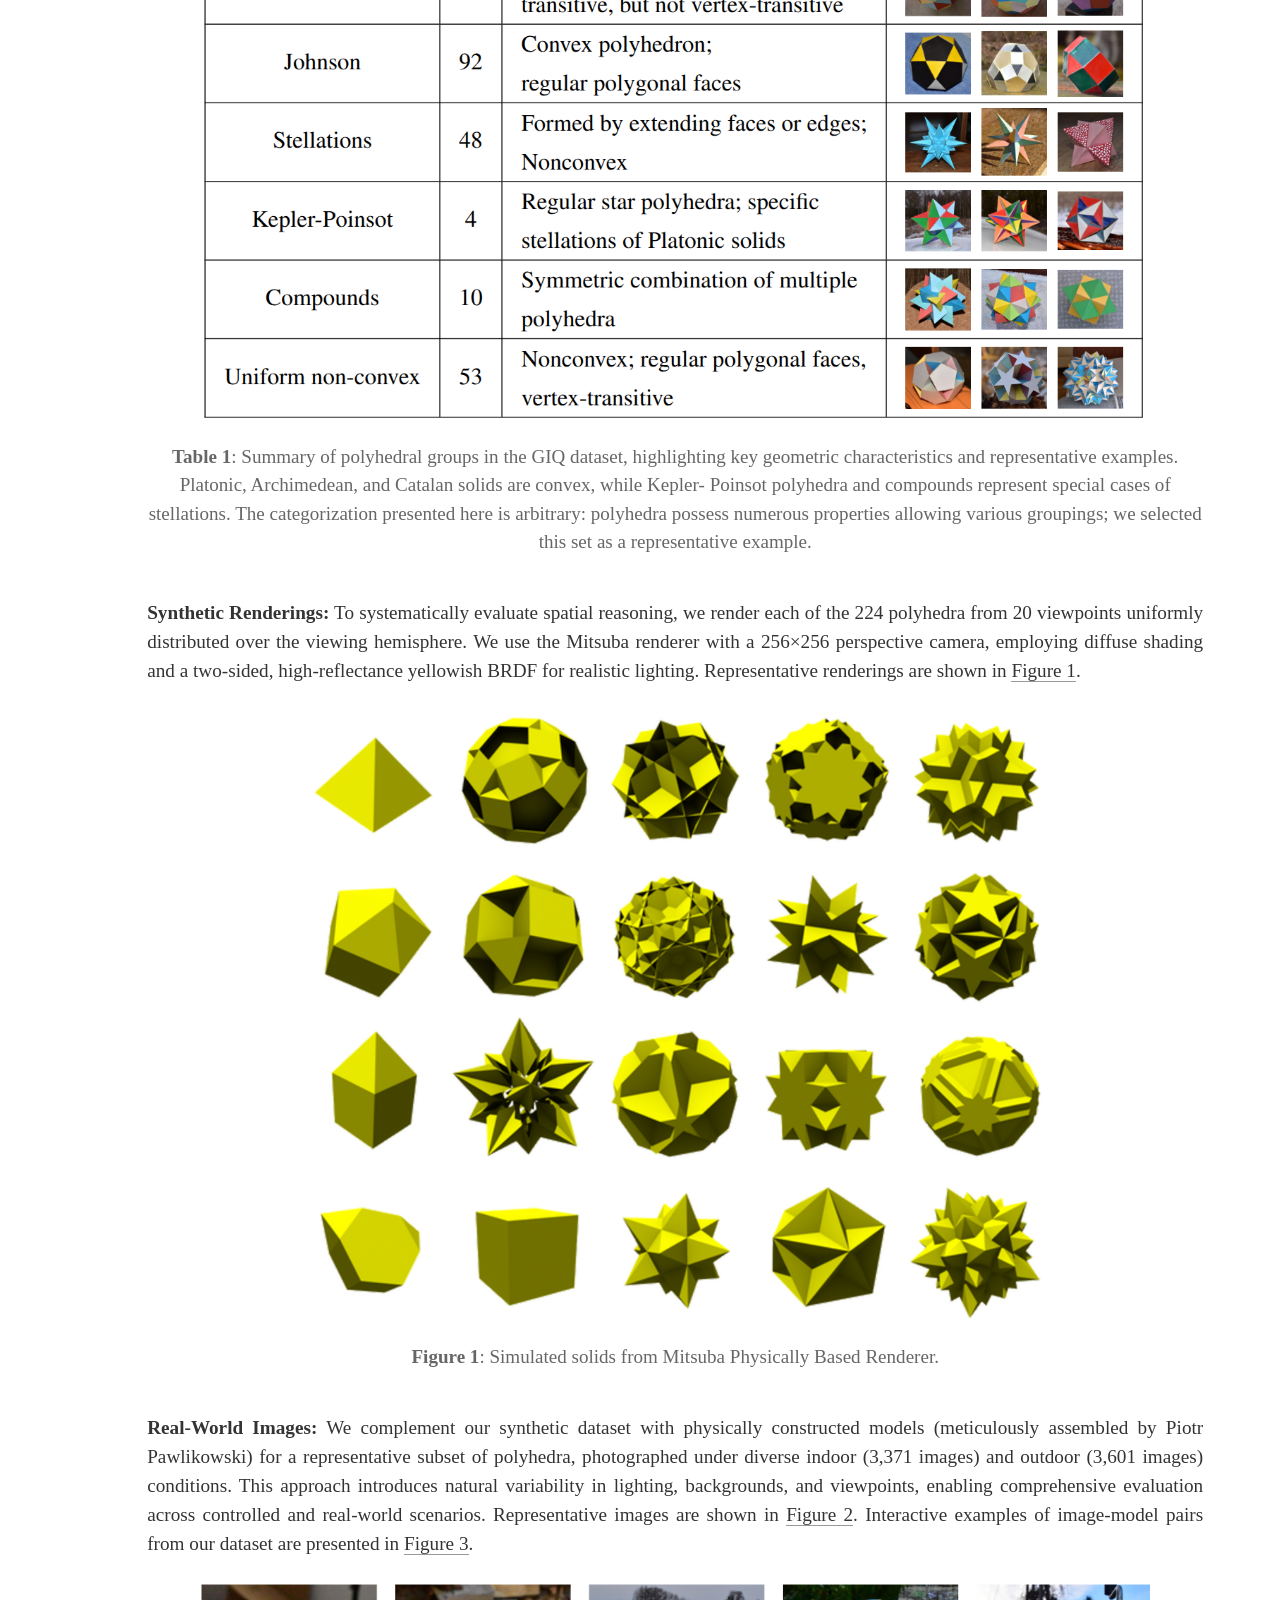
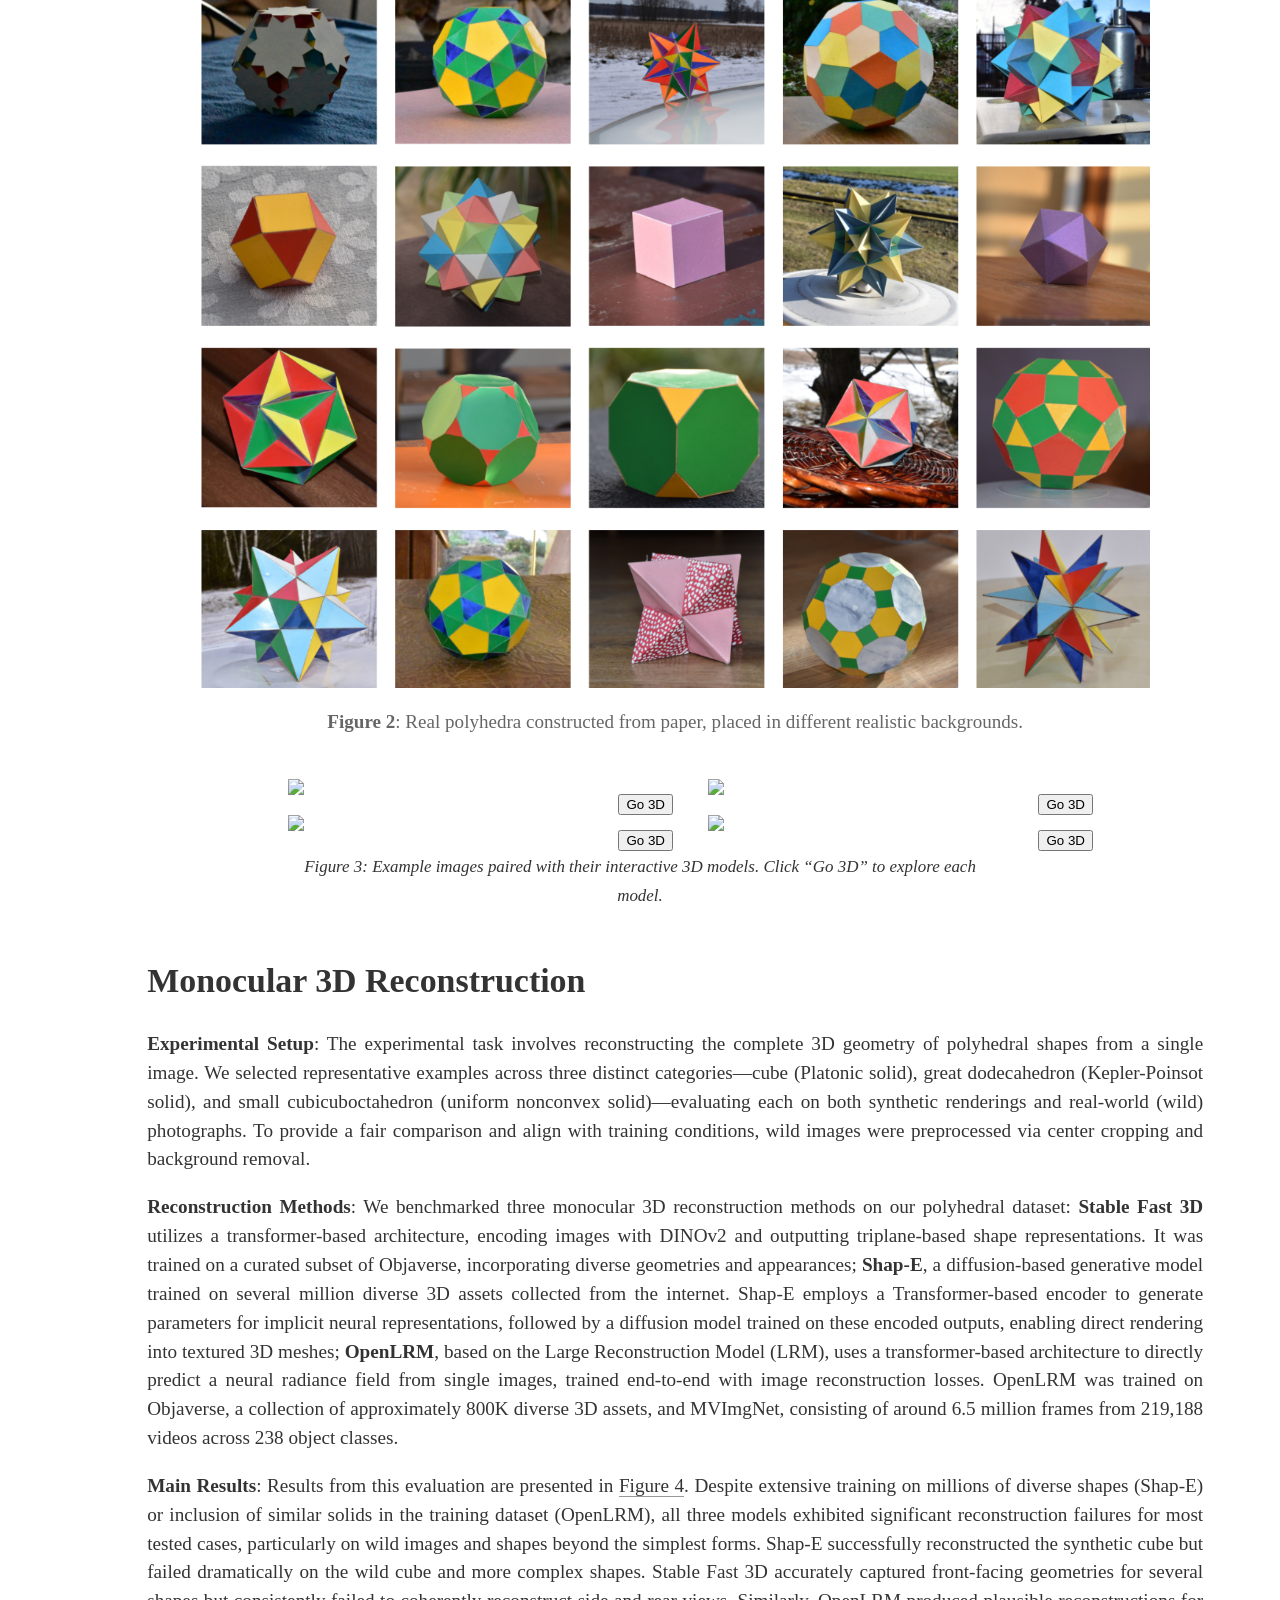
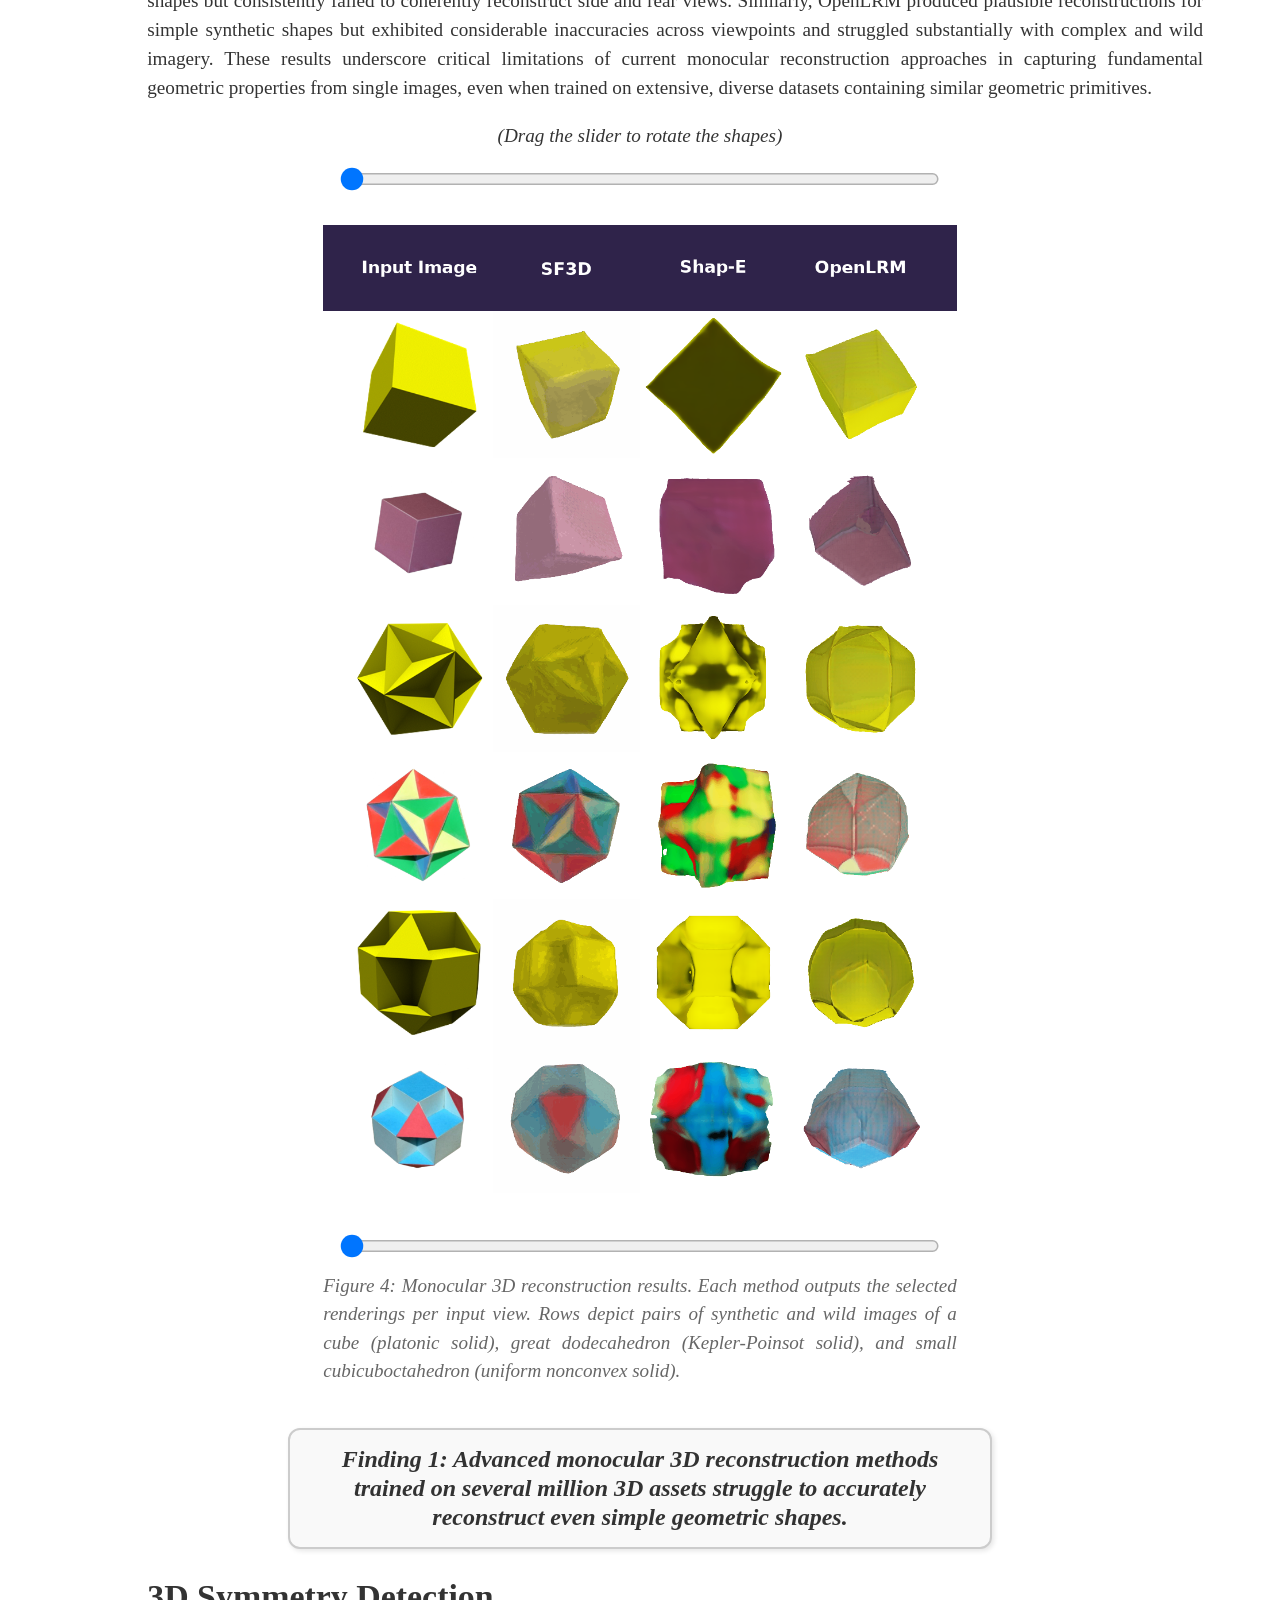
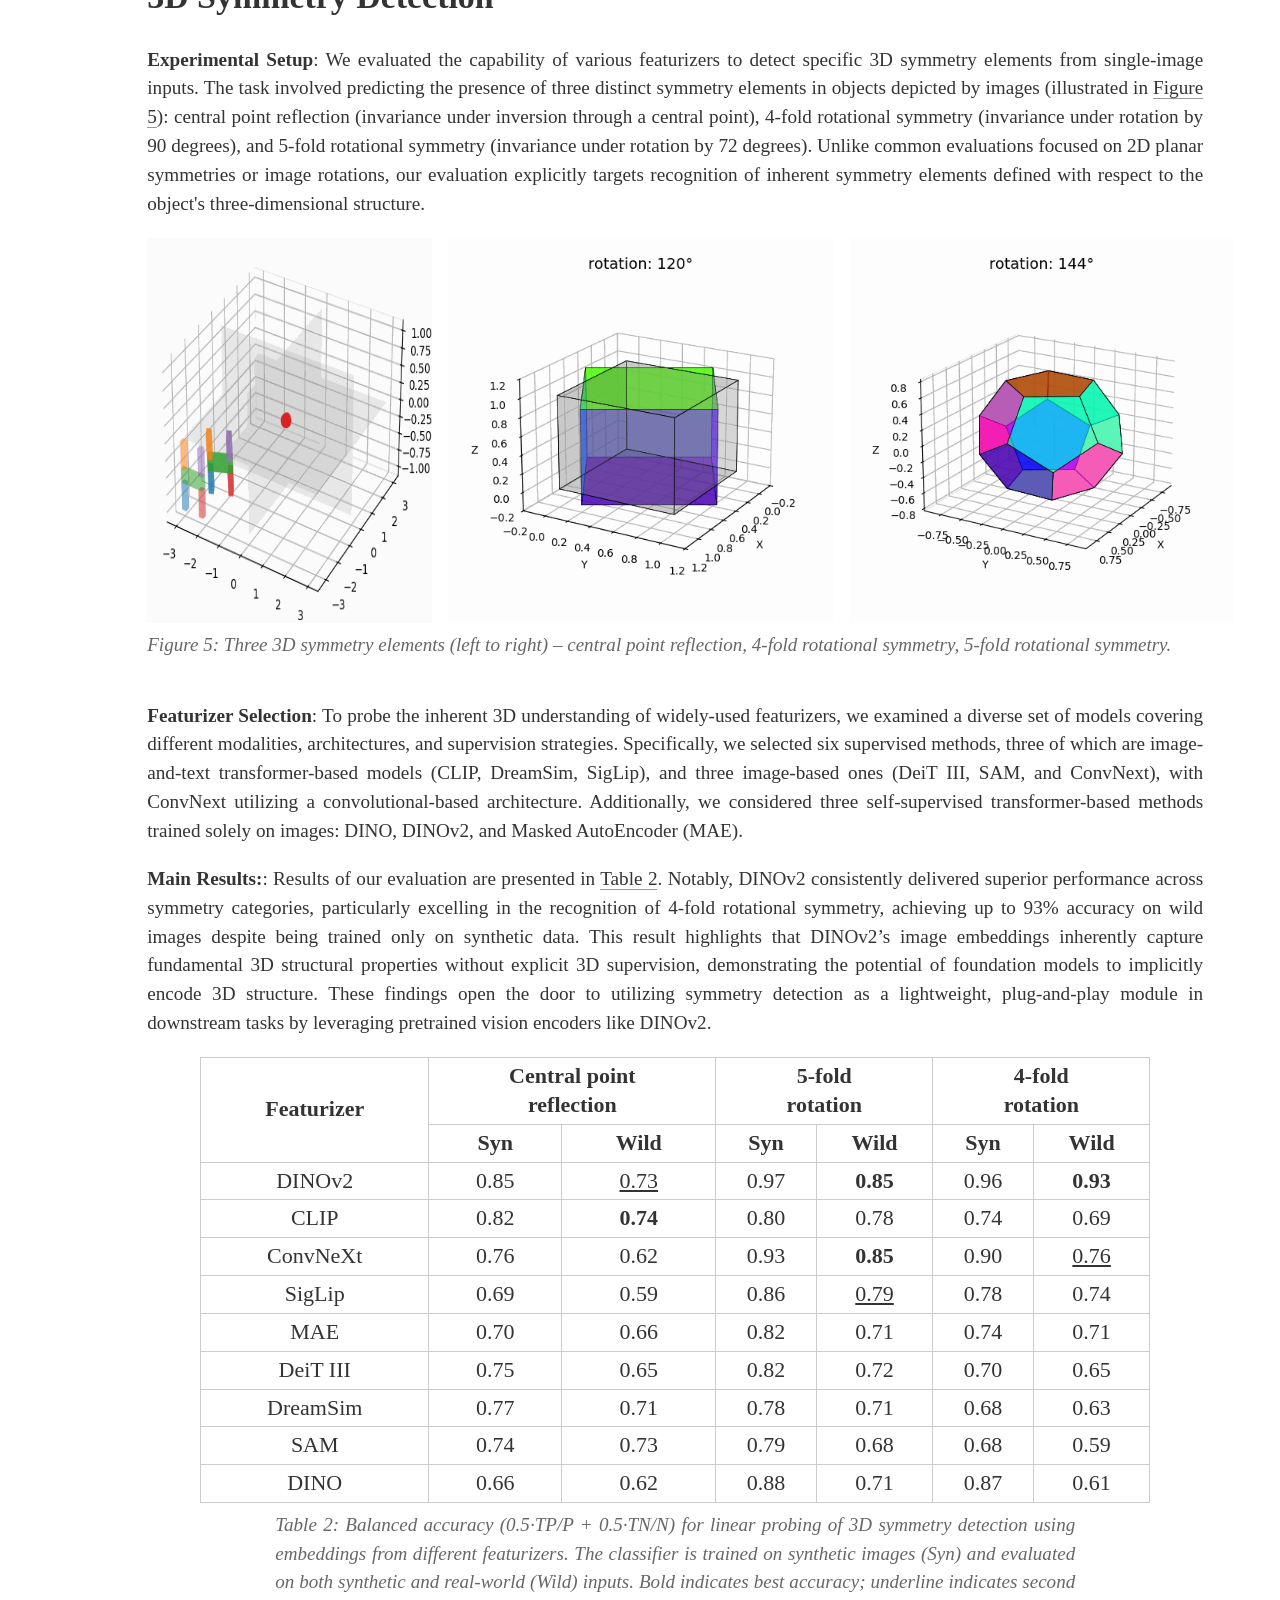
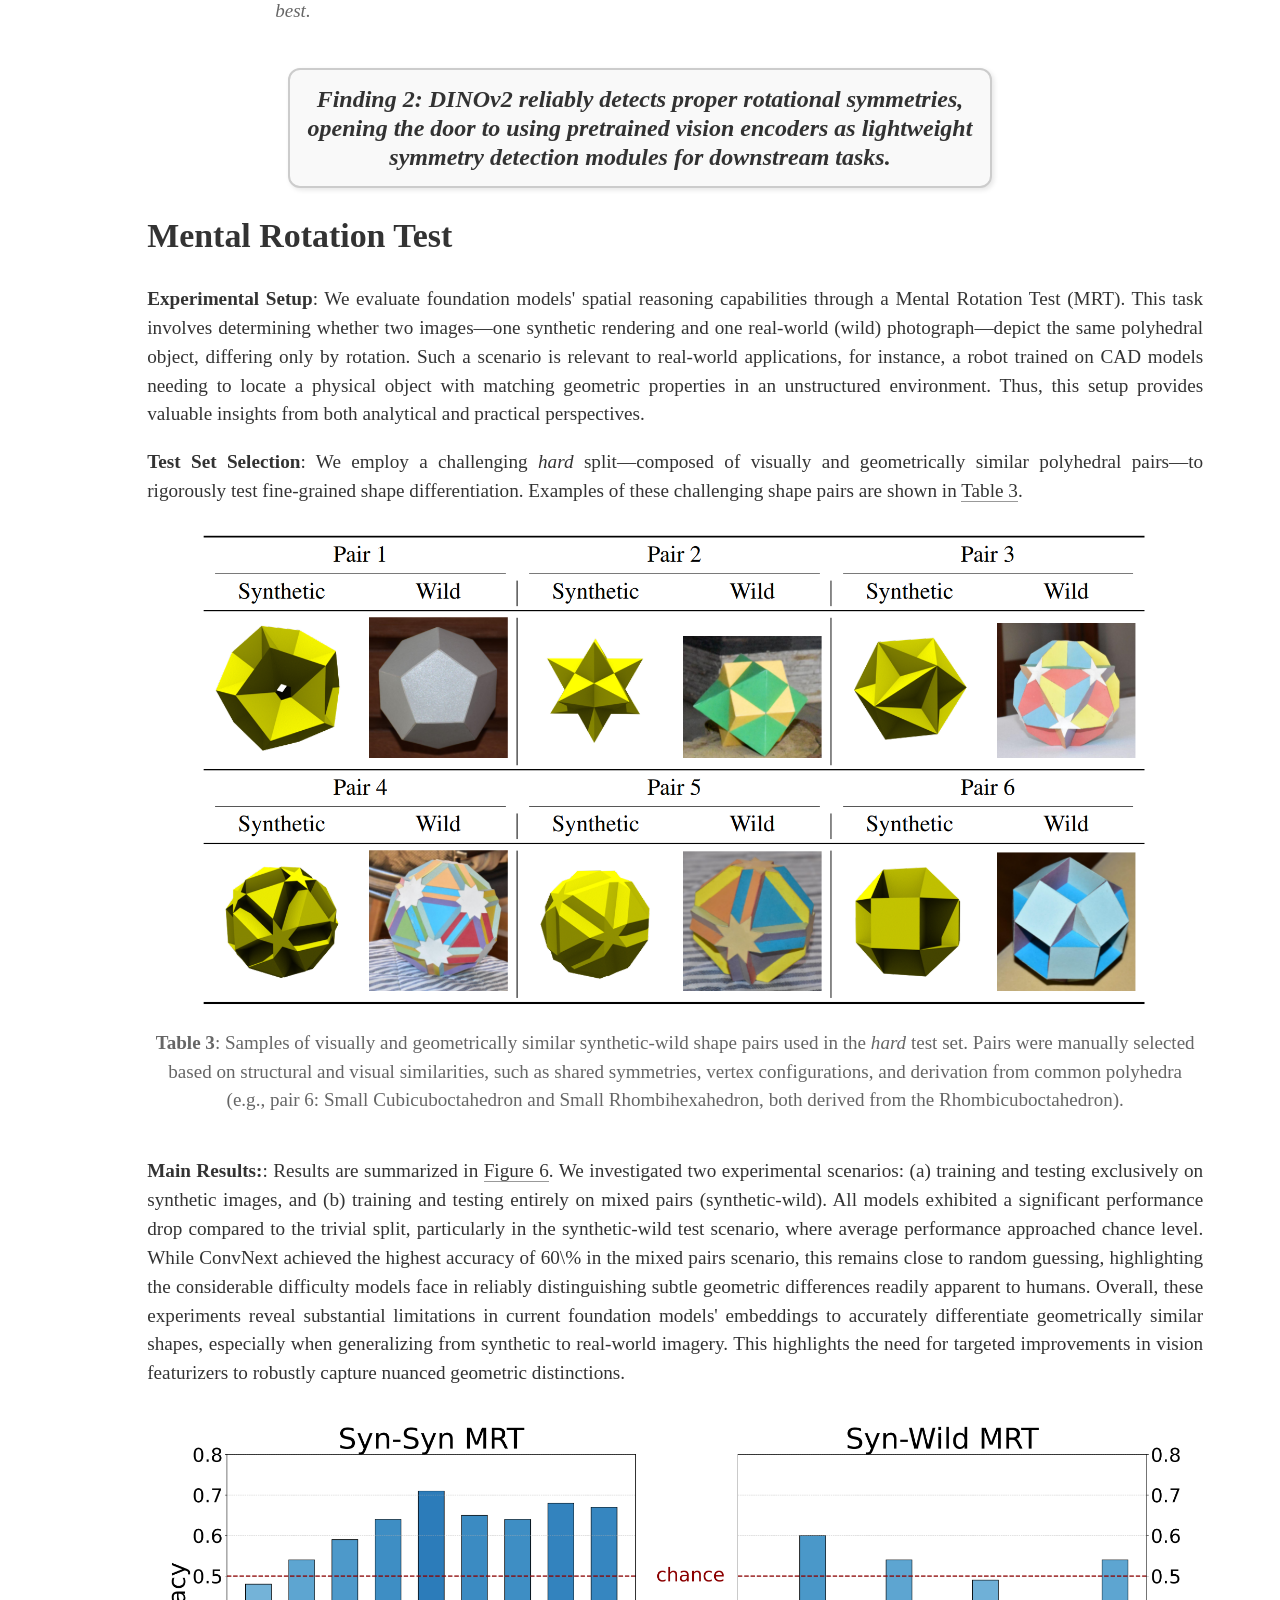
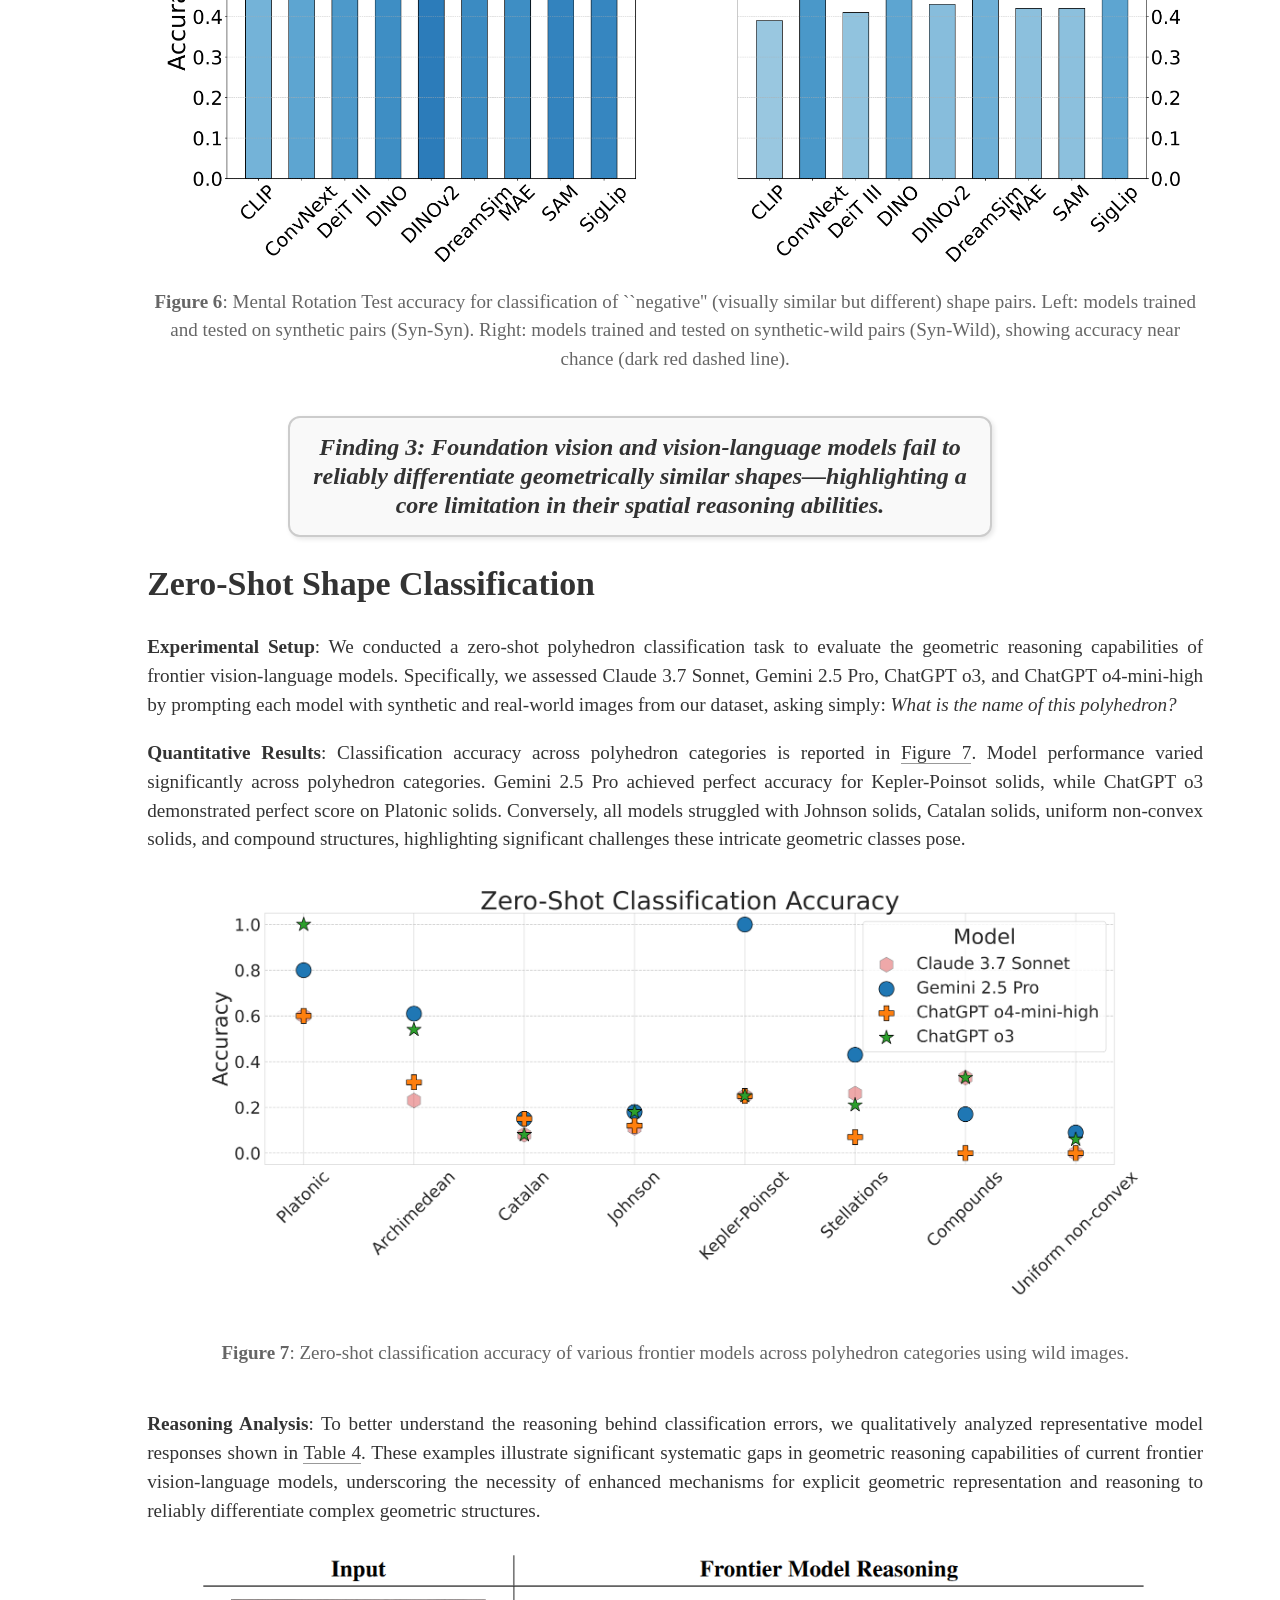
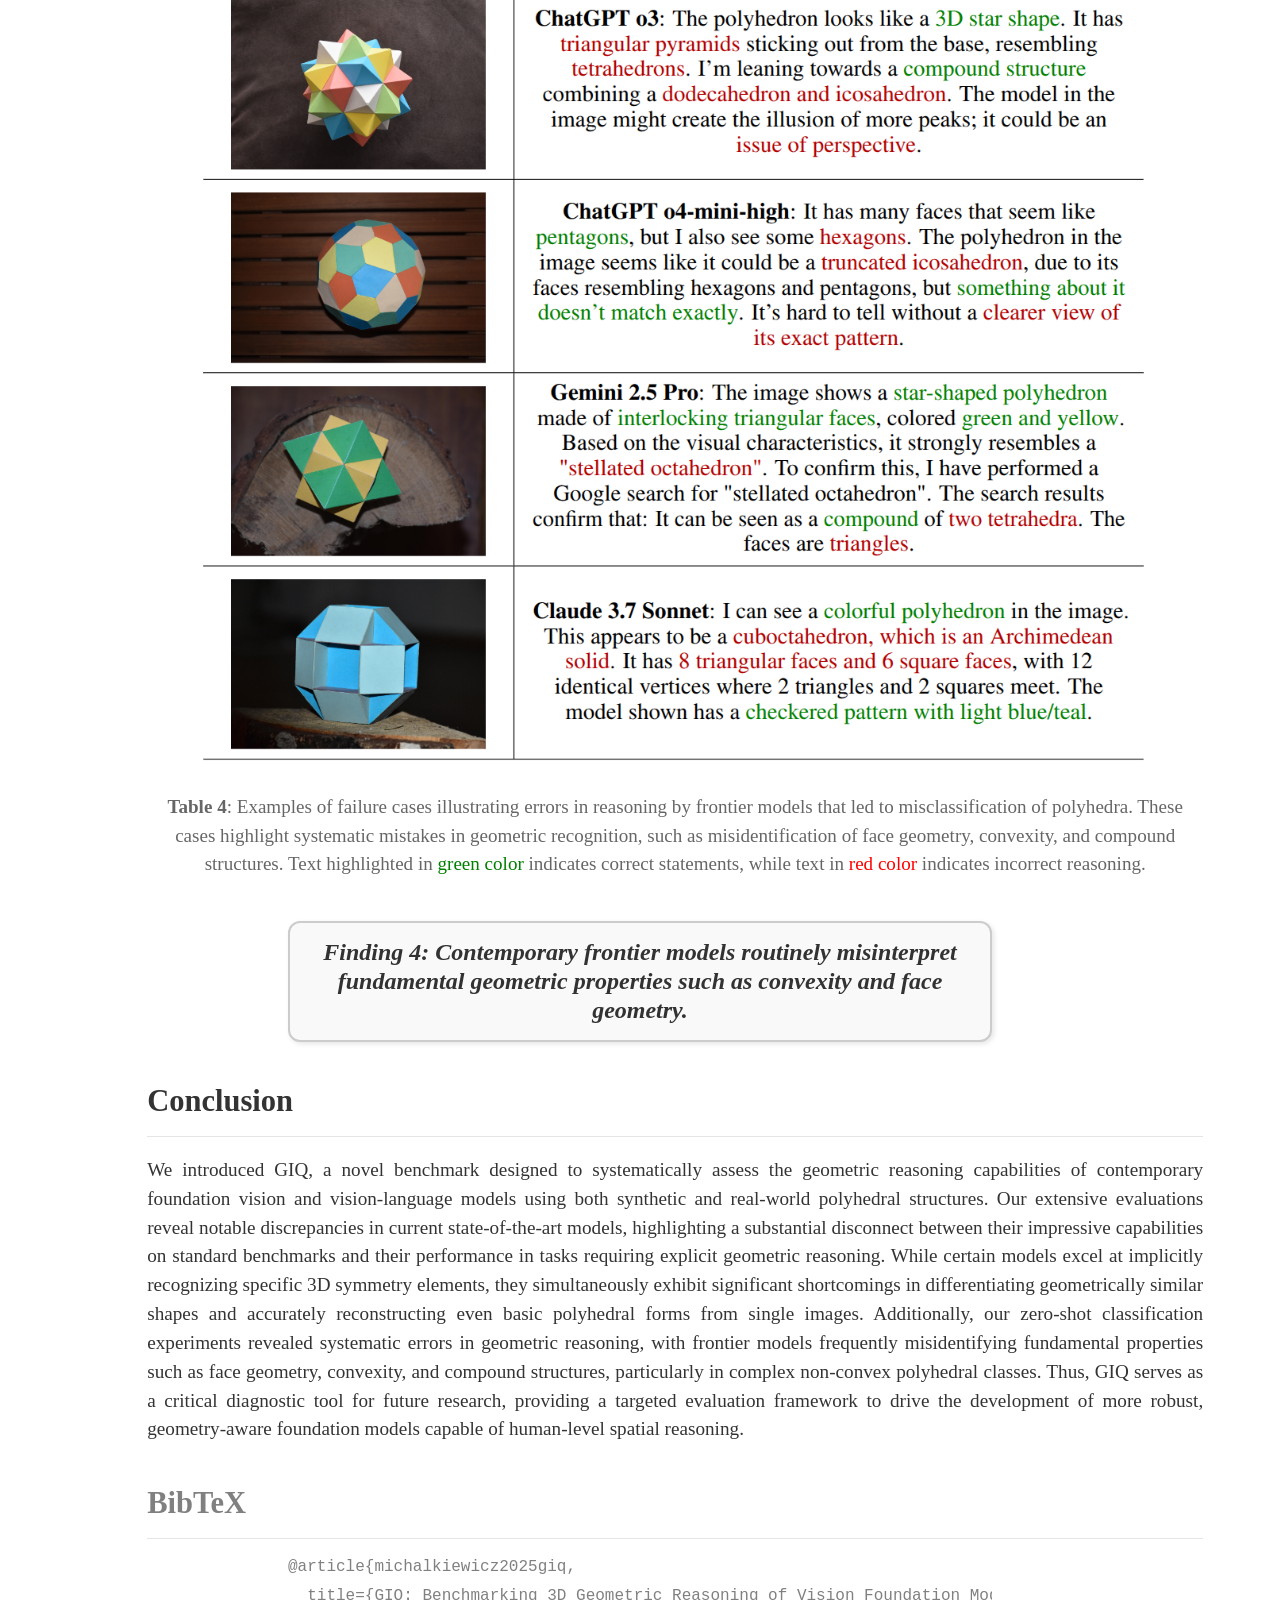
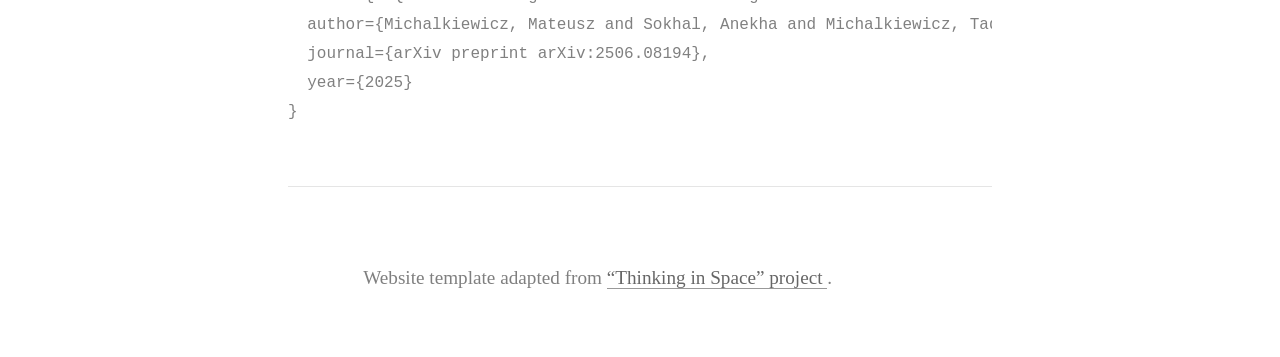
==== commit f8cae119: "added iclr comment" ====
--- a/index.html
+++ b/index.html
@@ -1889,9 +1889,9 @@
     </h2>
   </div>
   
-  <div style="font-size: 1.6em; font-weight: bold; color: #a51c30; margin-top: 15px; margin-bottom: 15px;">
+<div style="font-size: 1.6em; font-weight: bold; color: #d32f2f; margin-top: 15px; margin-bottom: 15px;">
     Accepted to ICLR 2026
-  </div>
+</div>
   </div>
                       
 
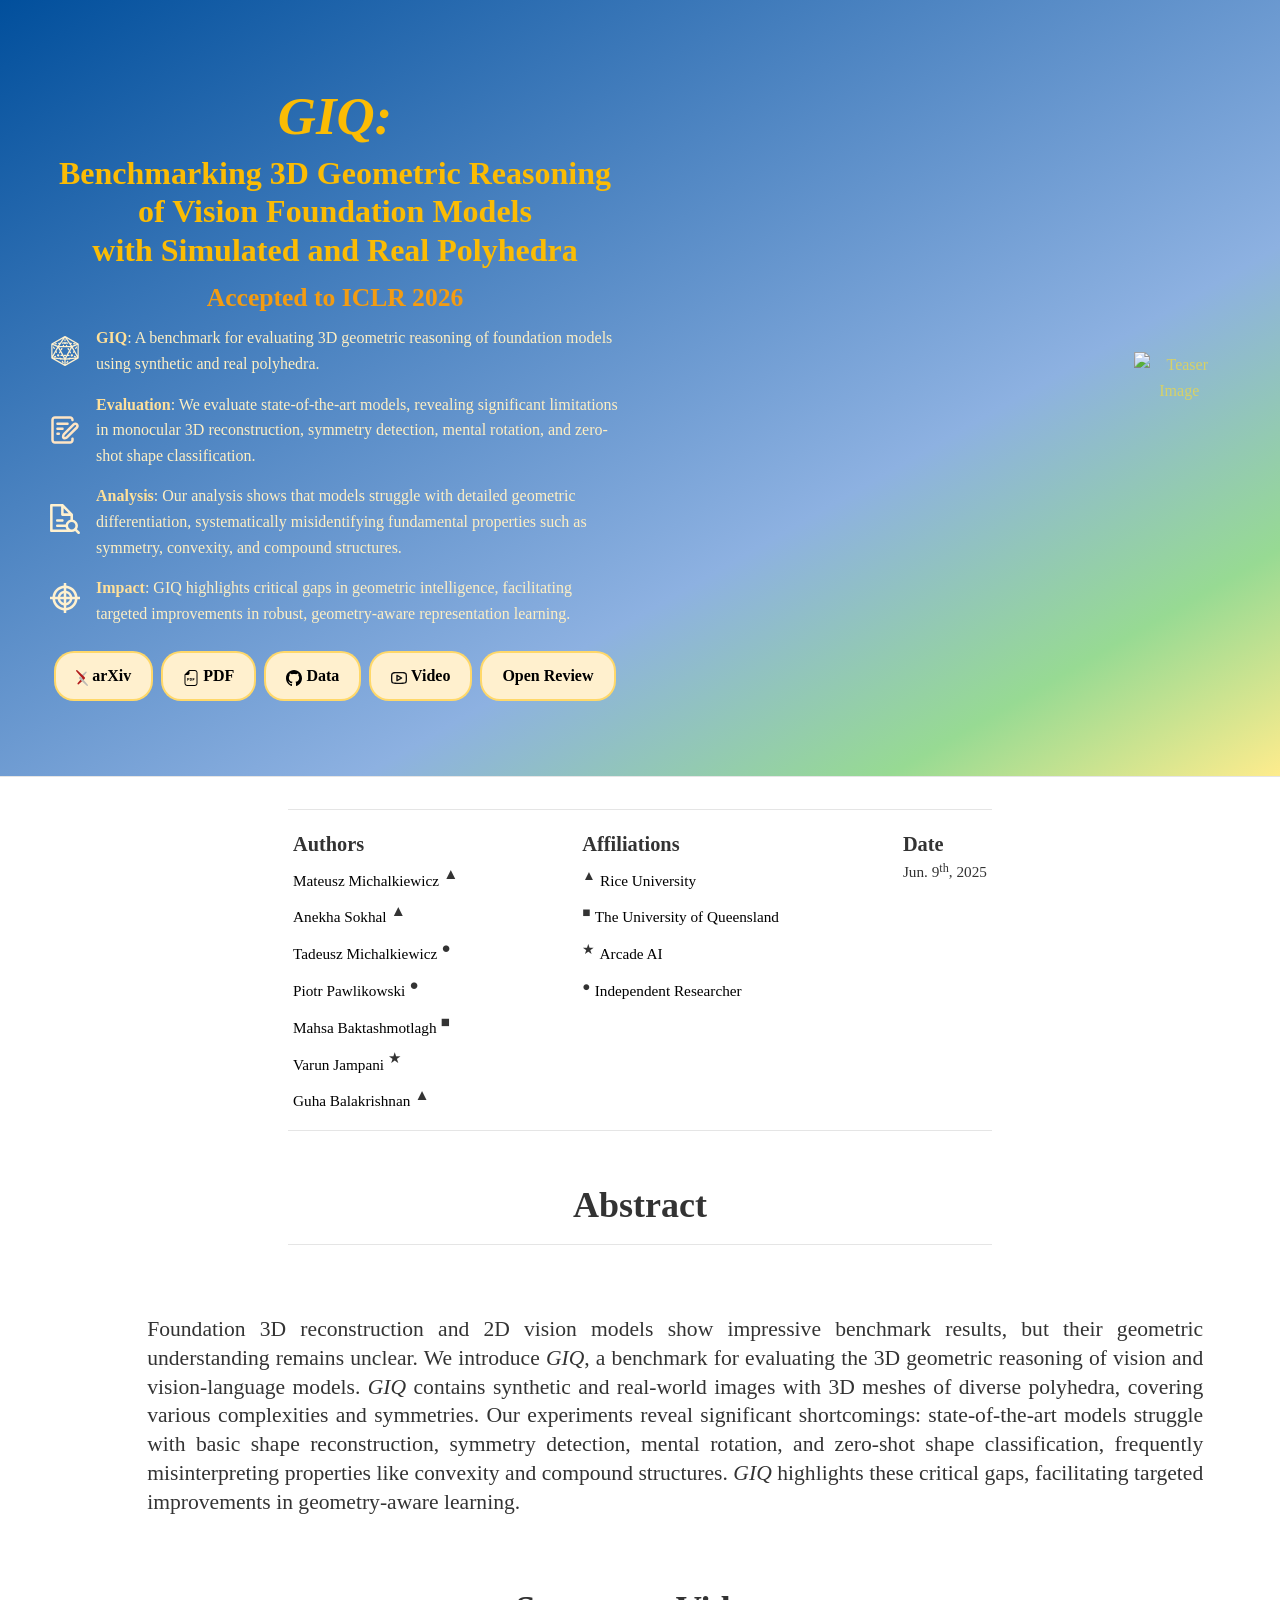
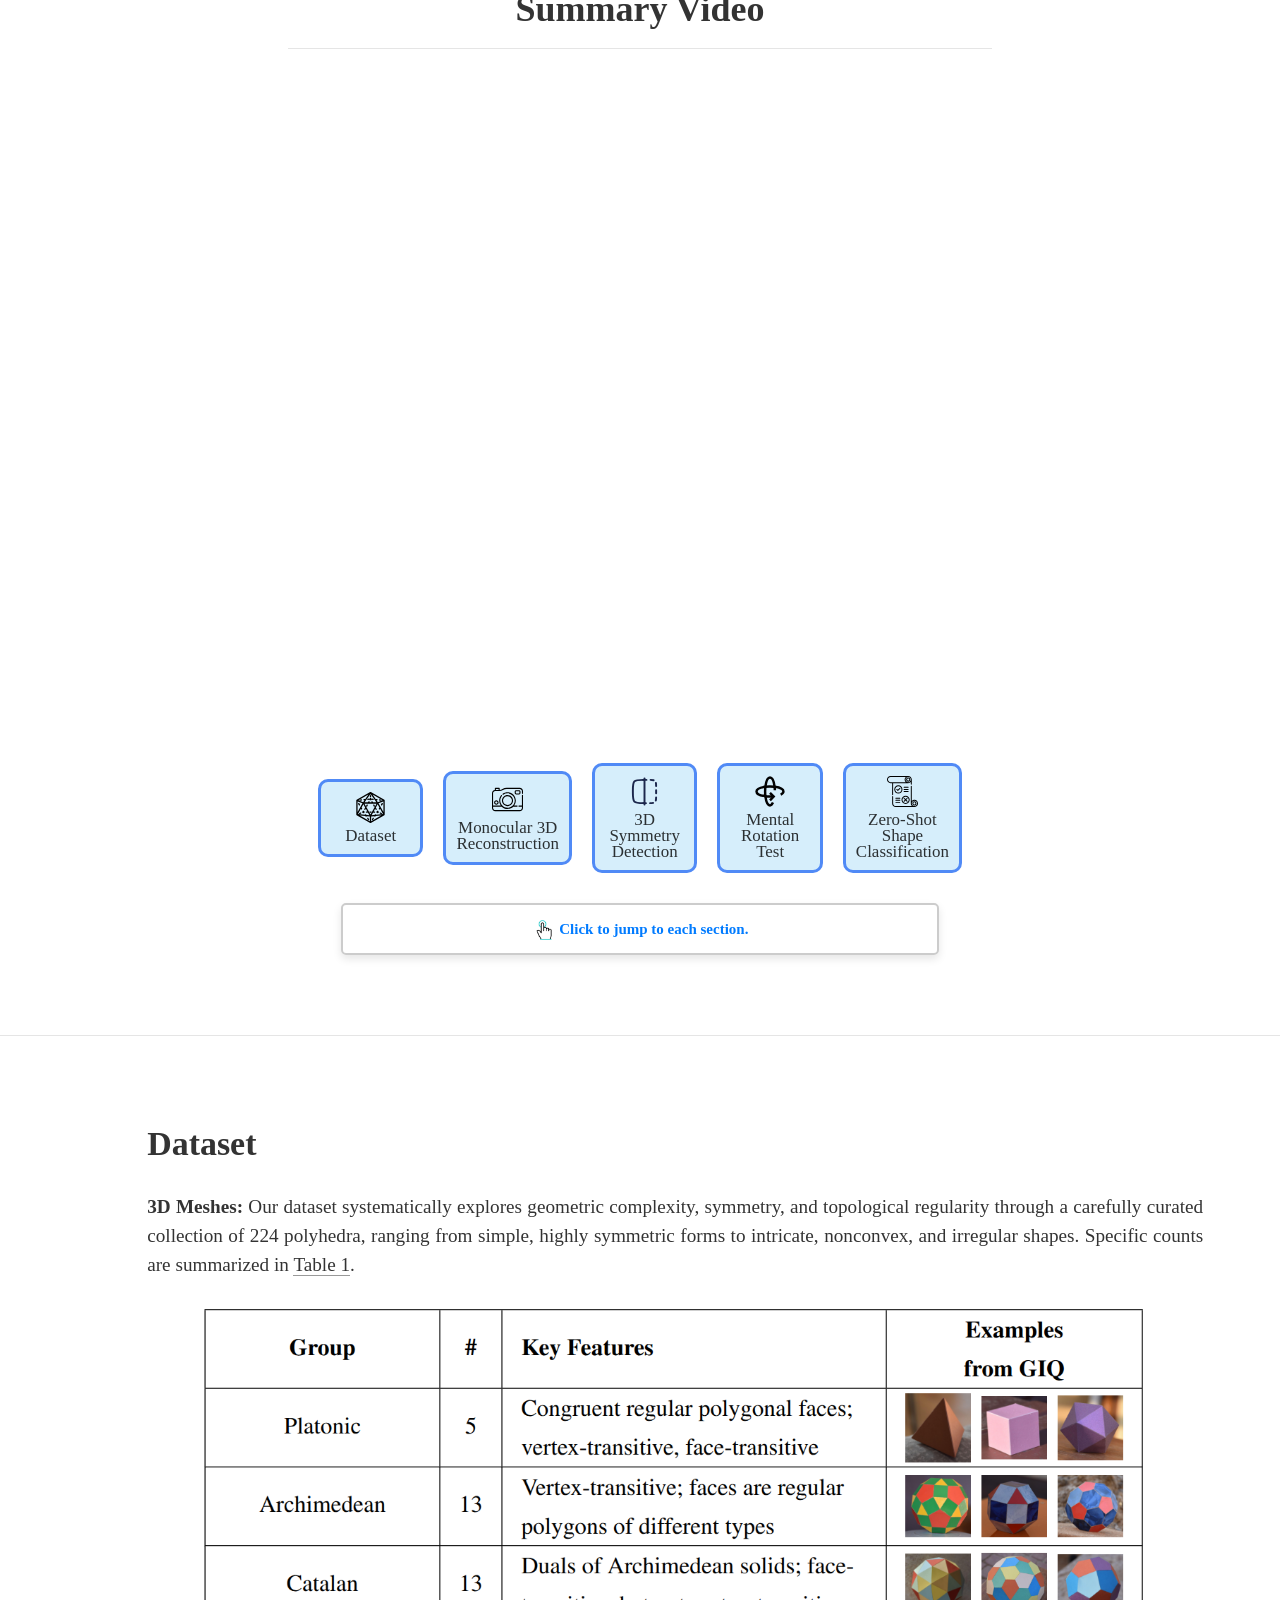
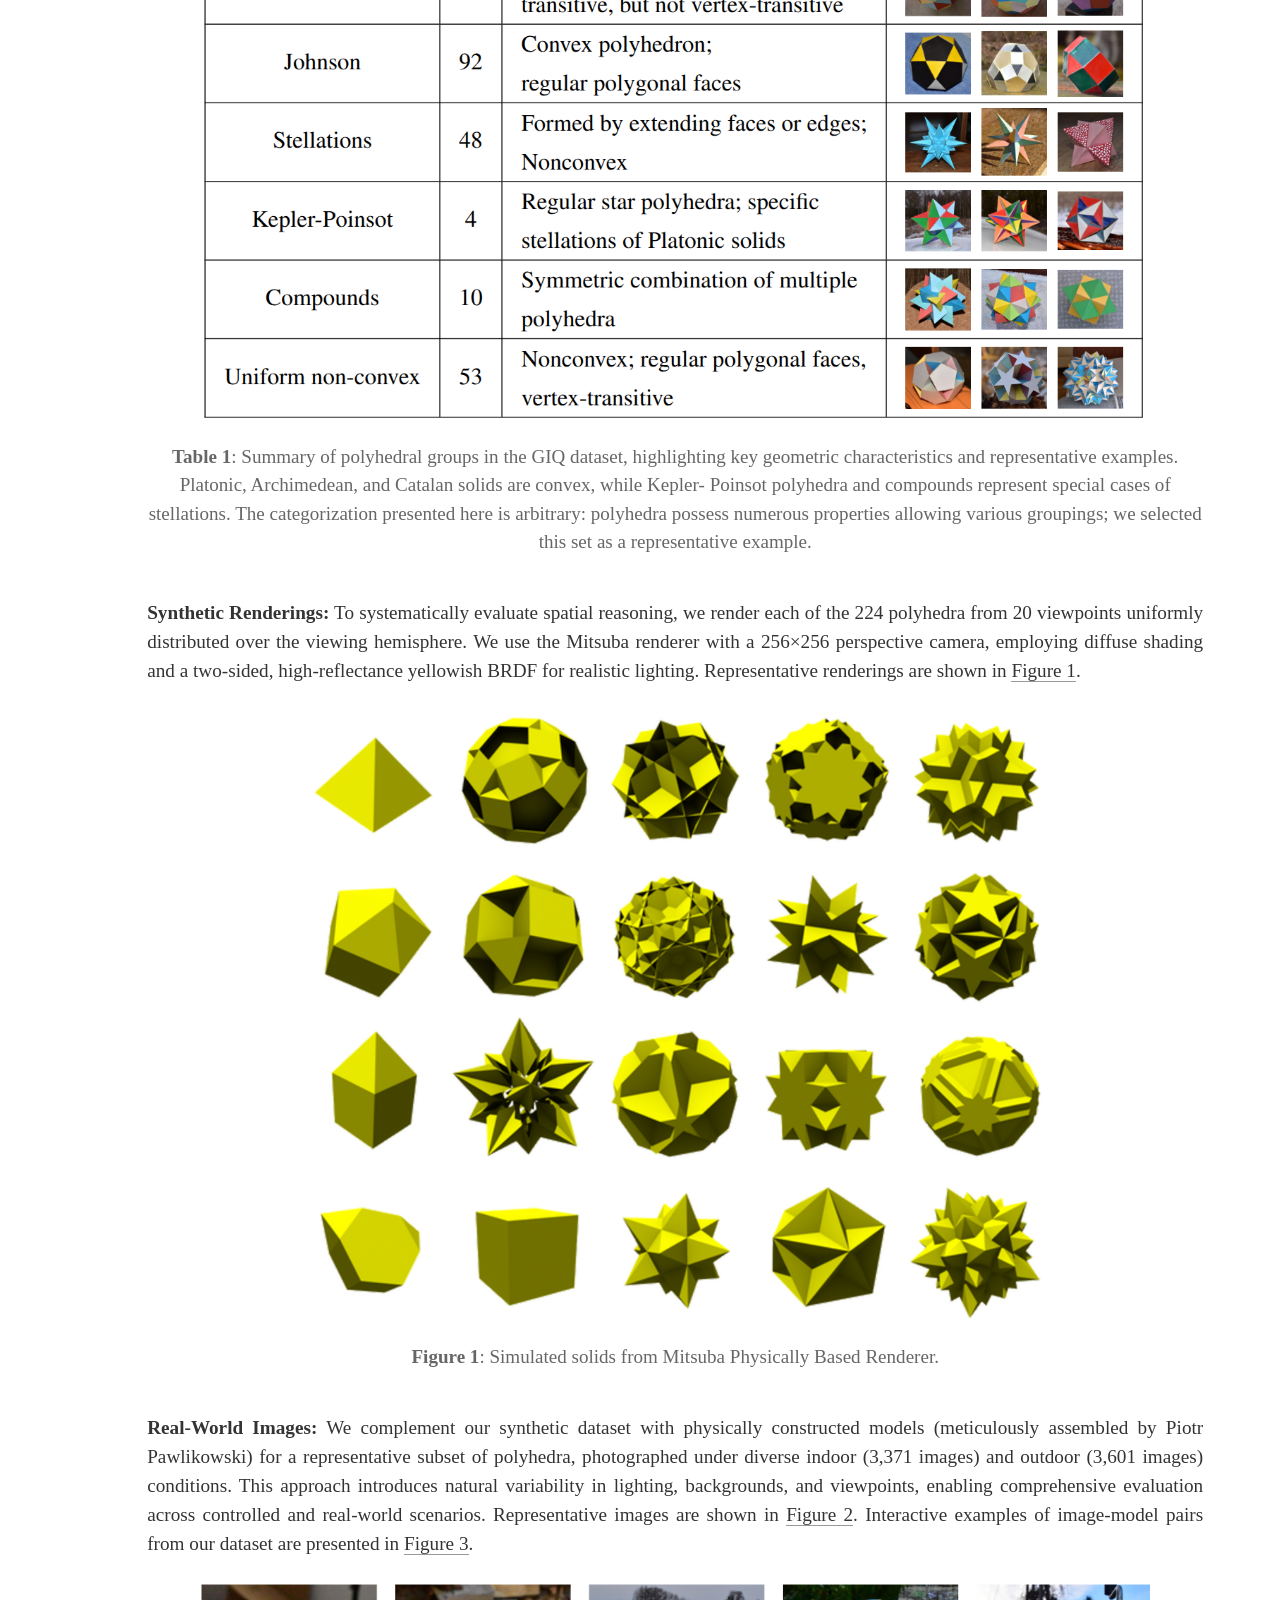
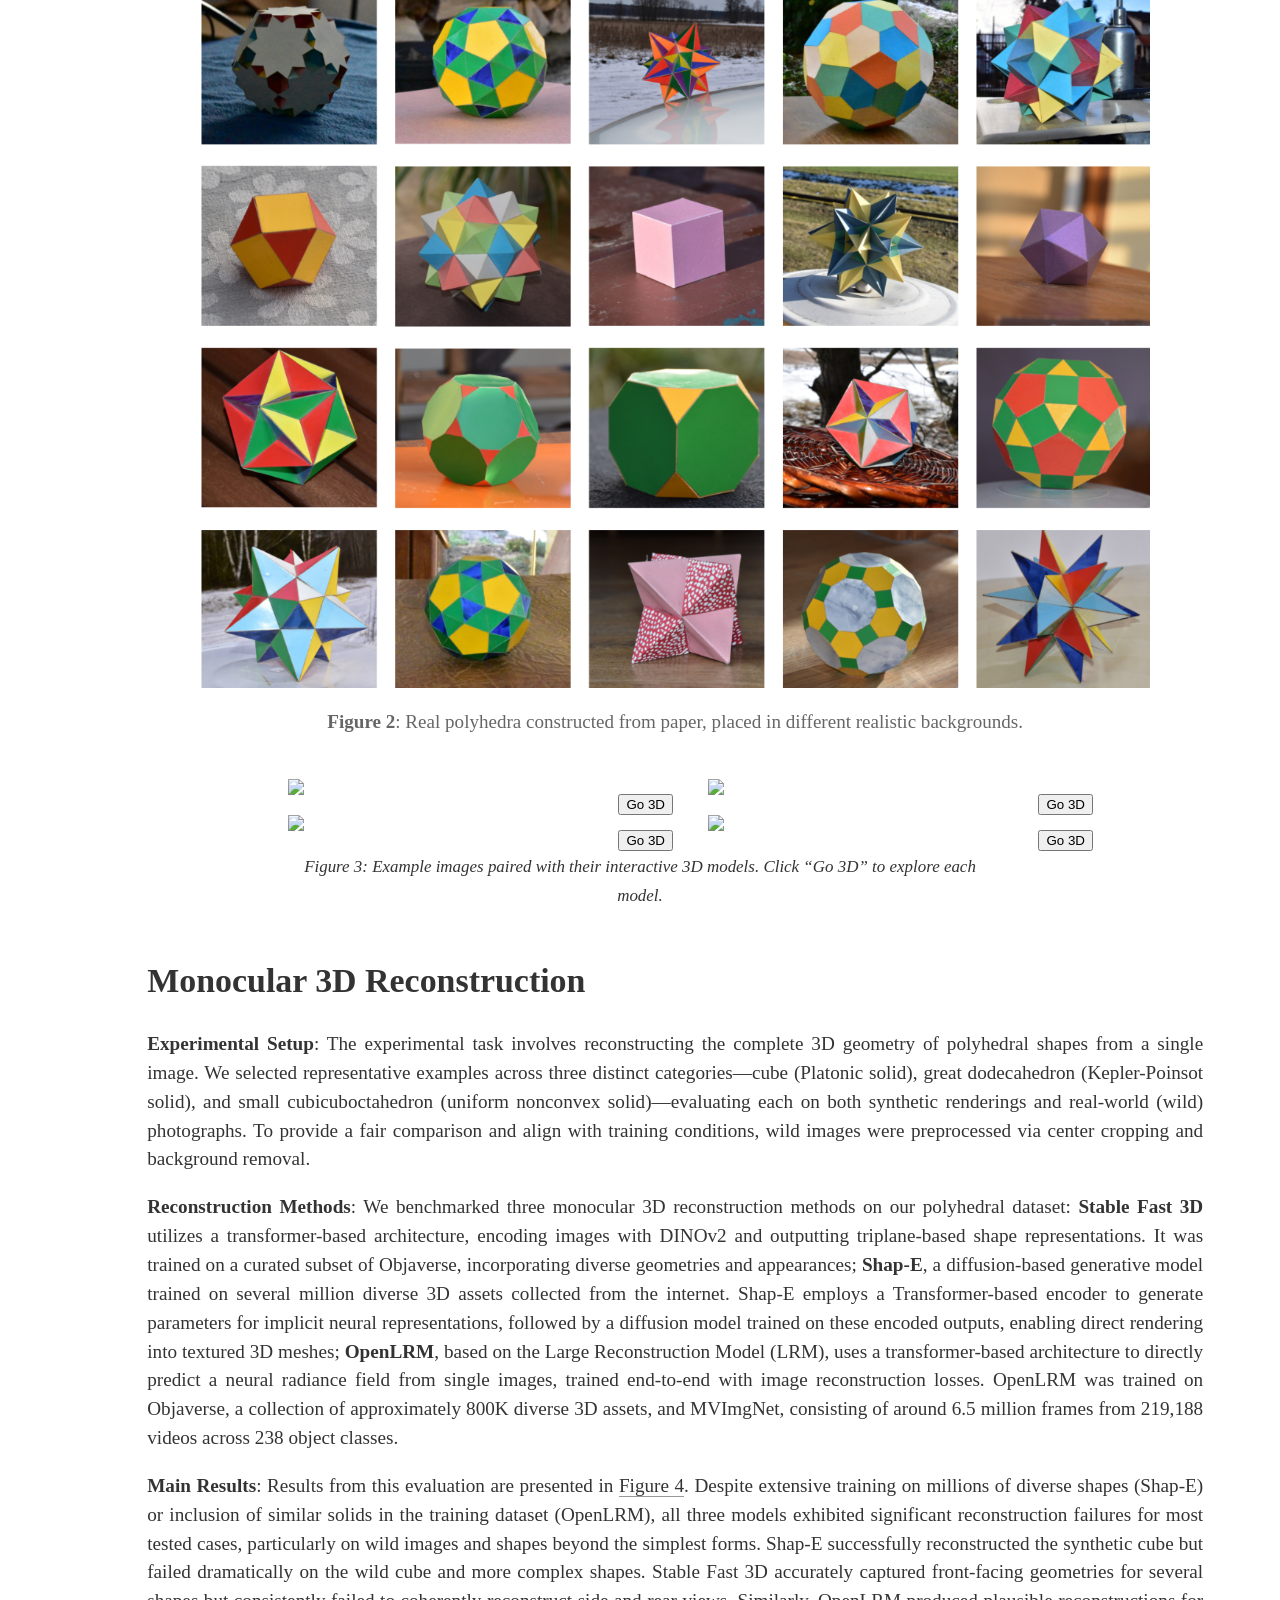
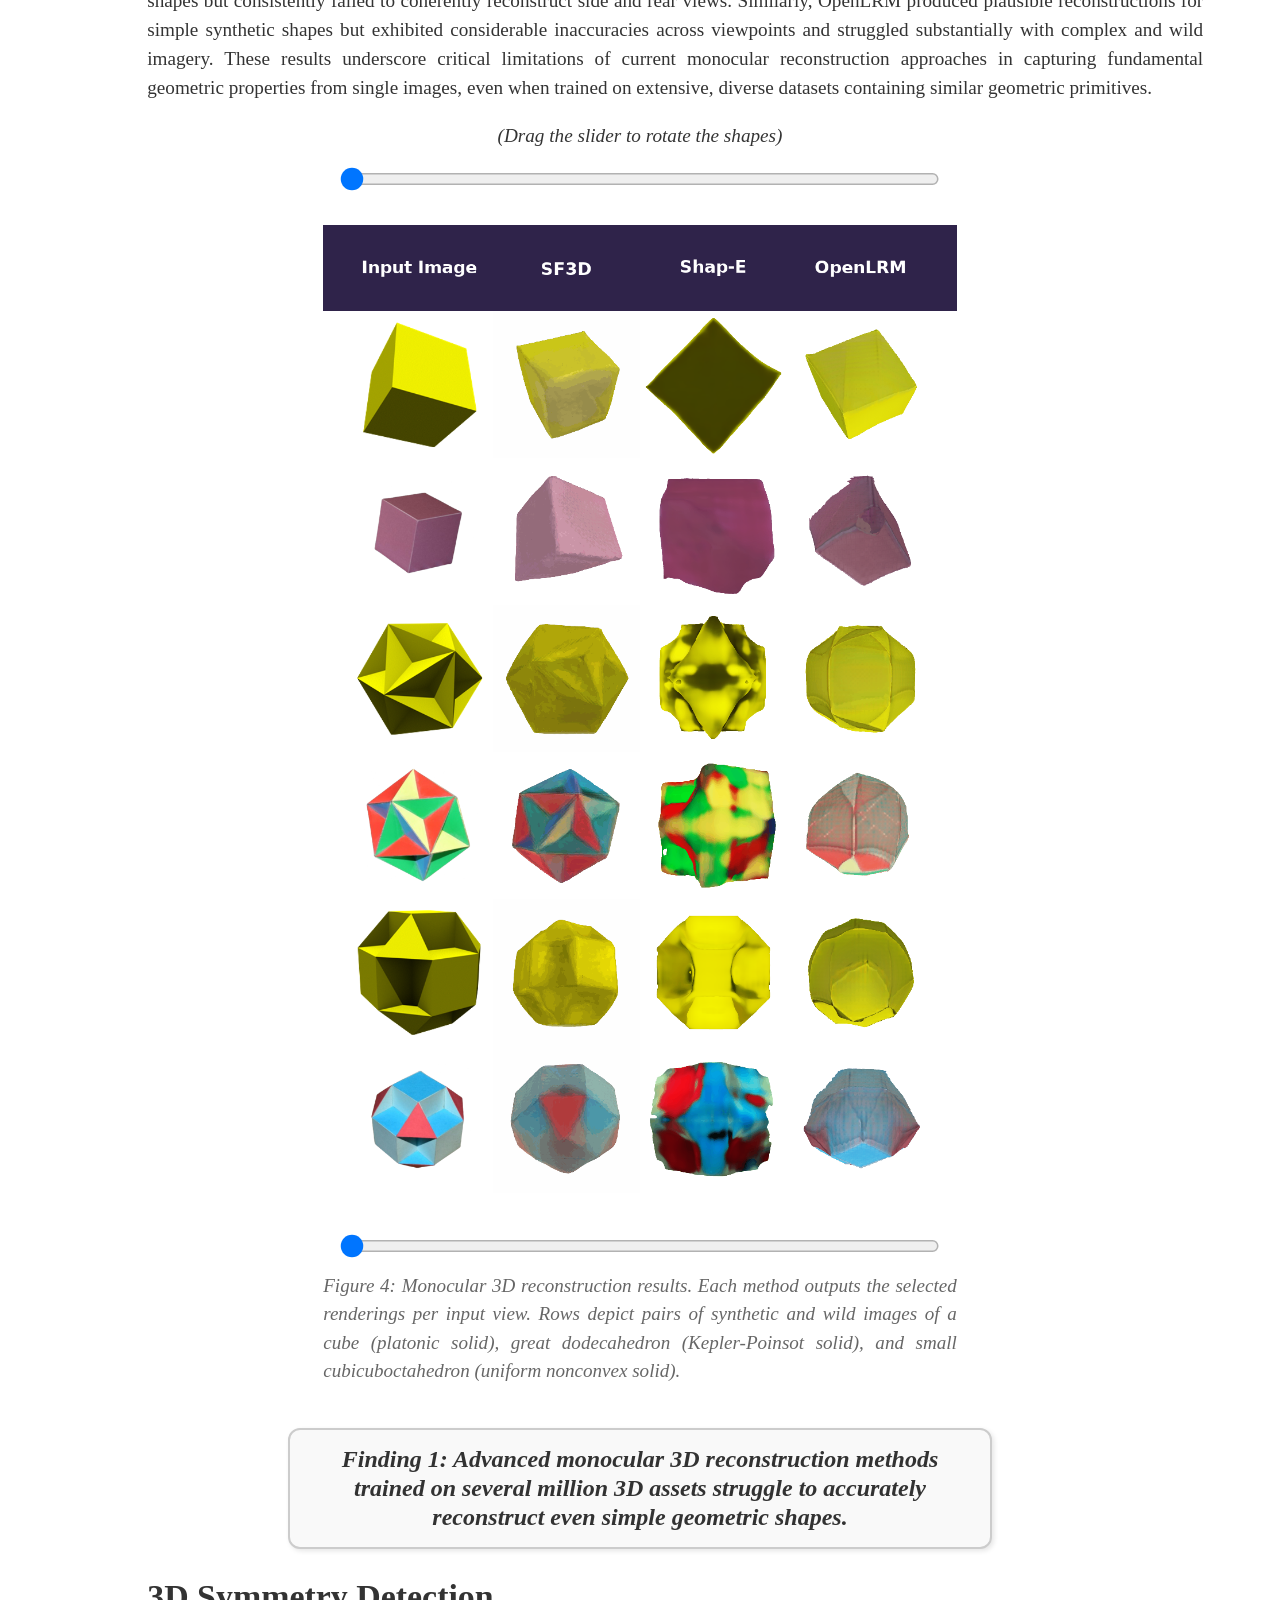
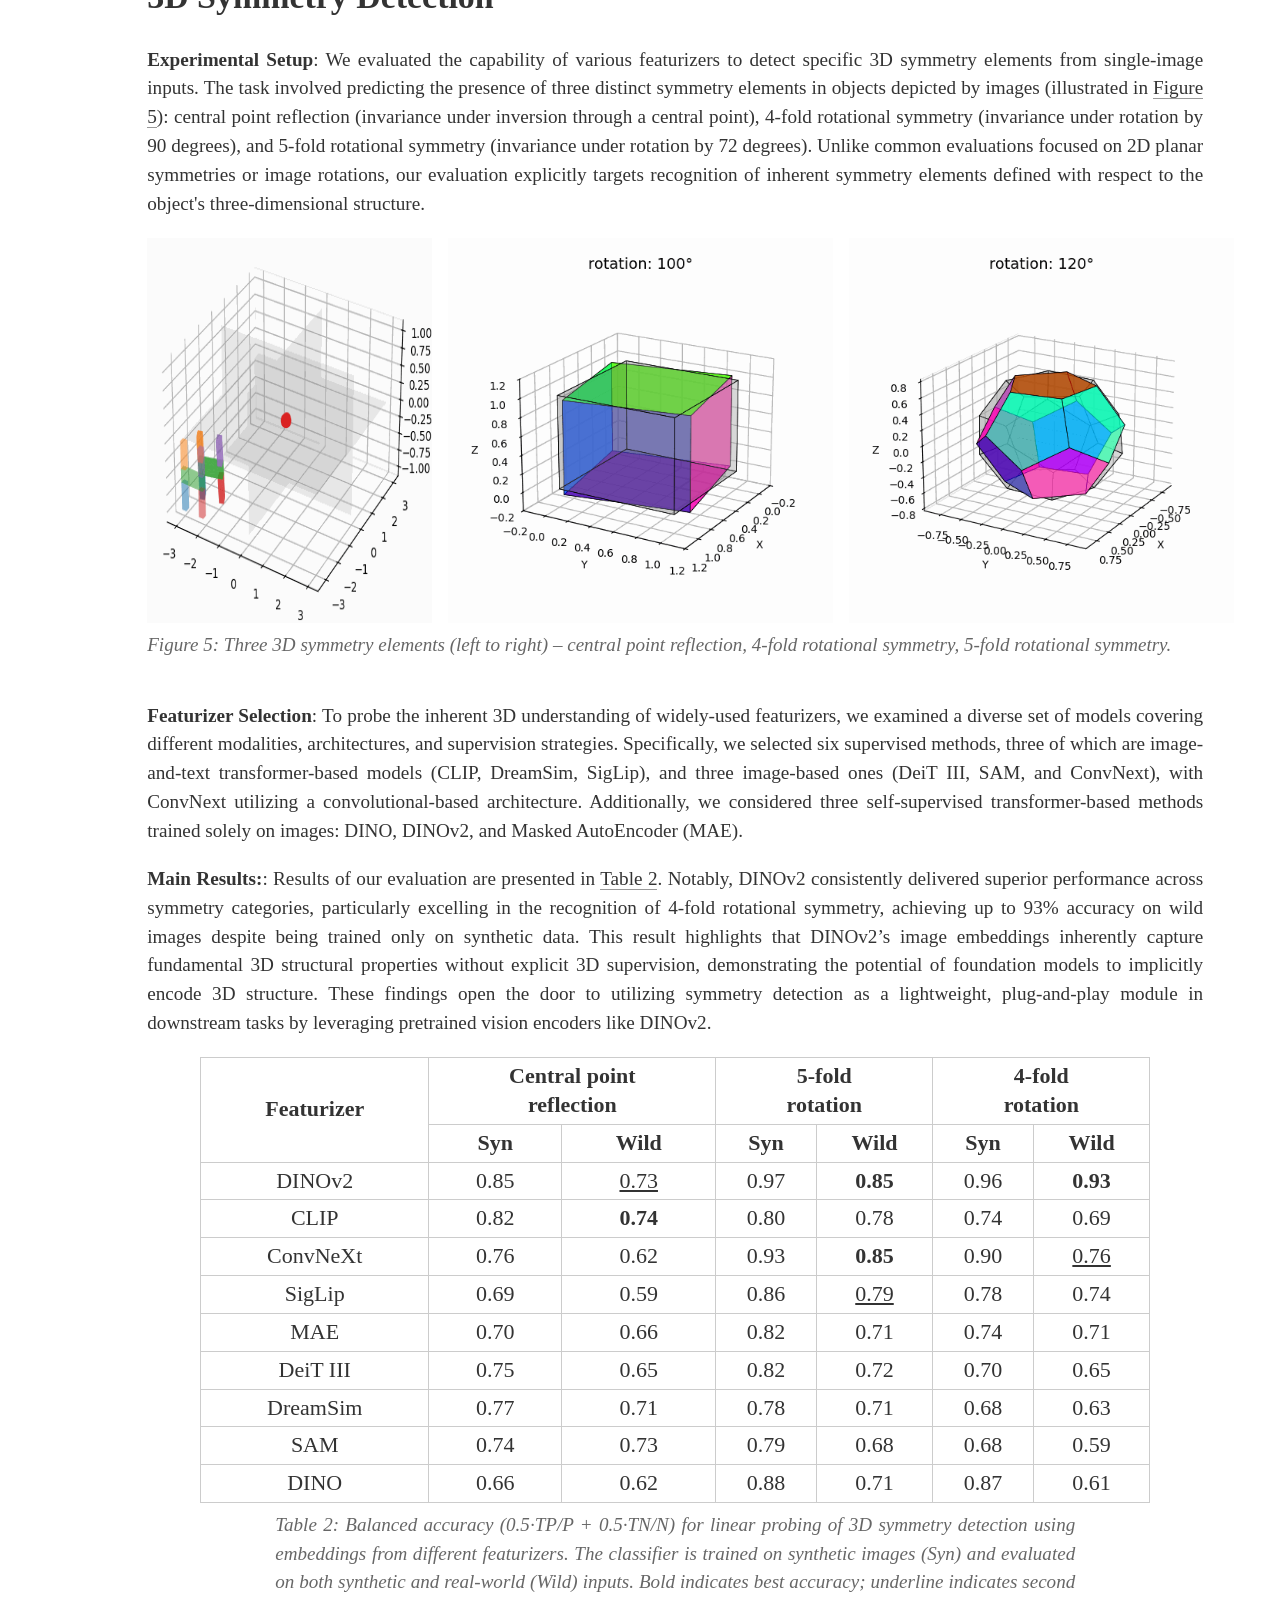
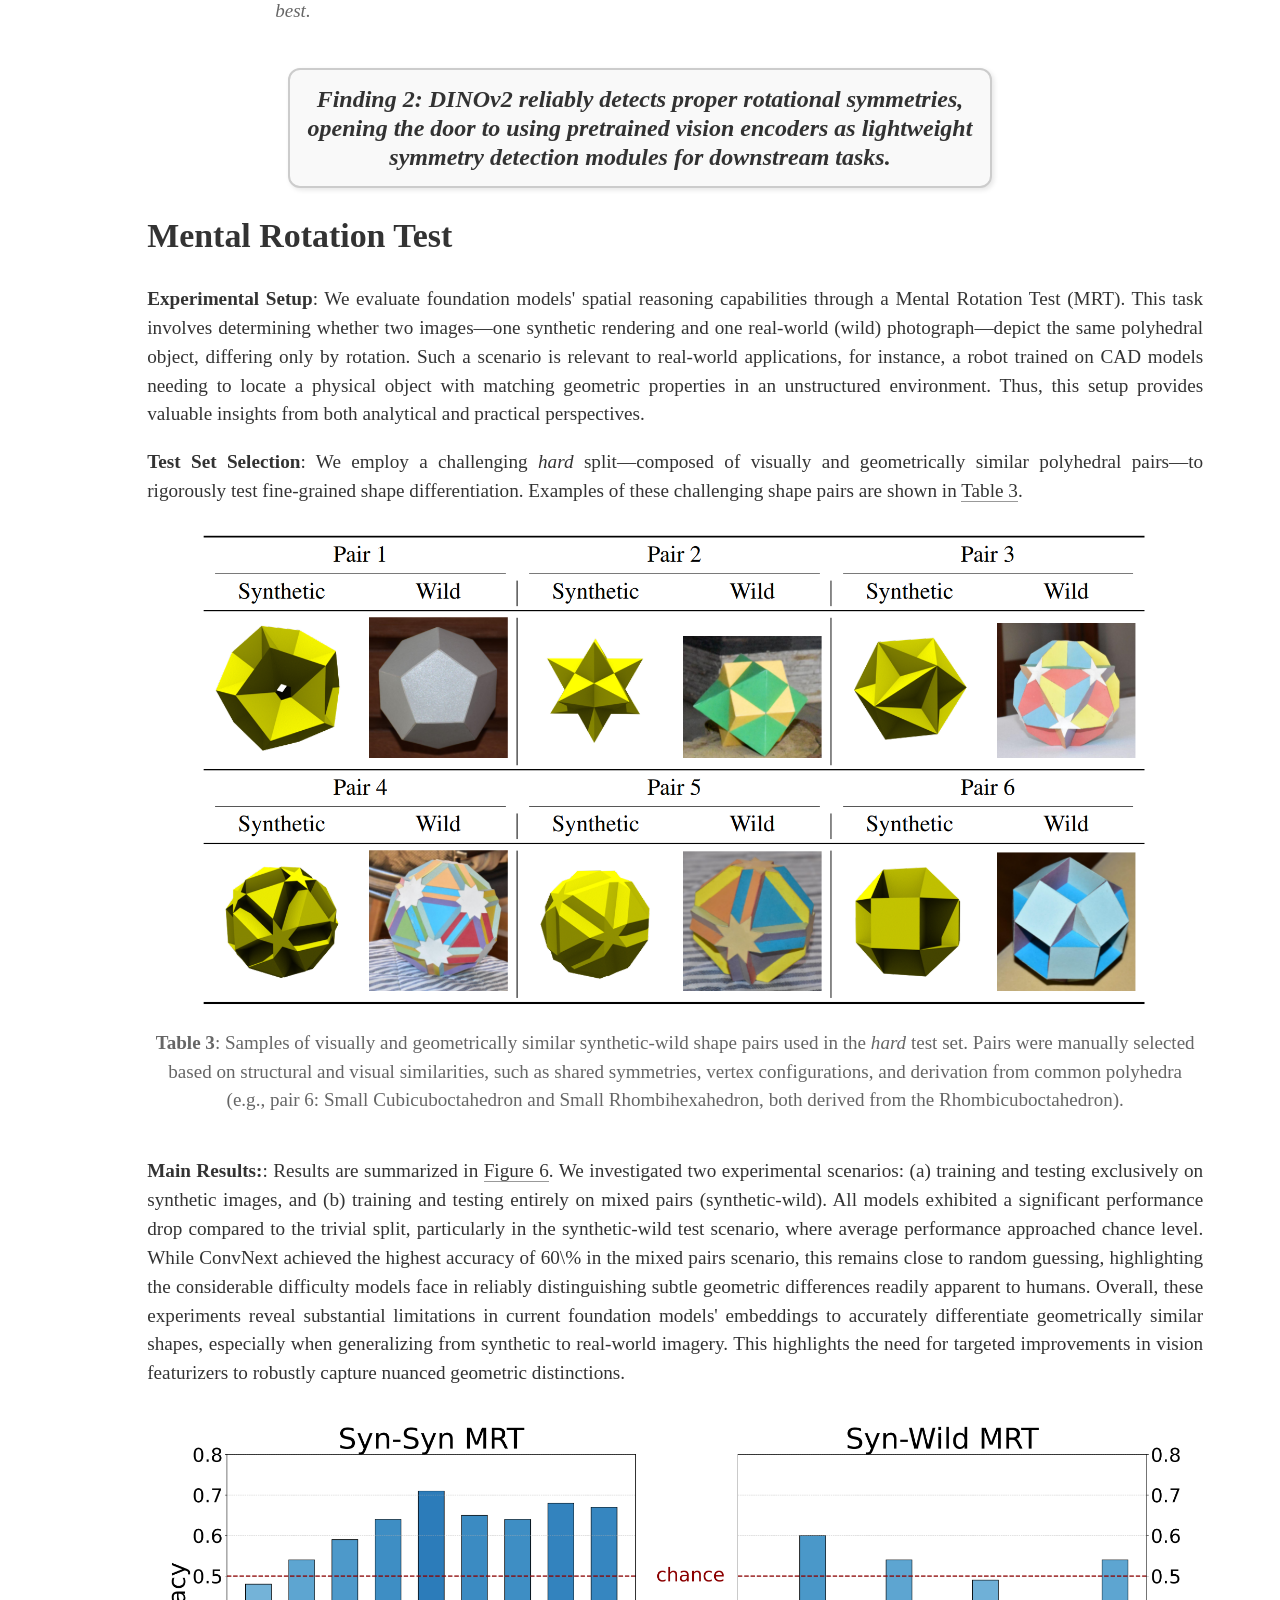
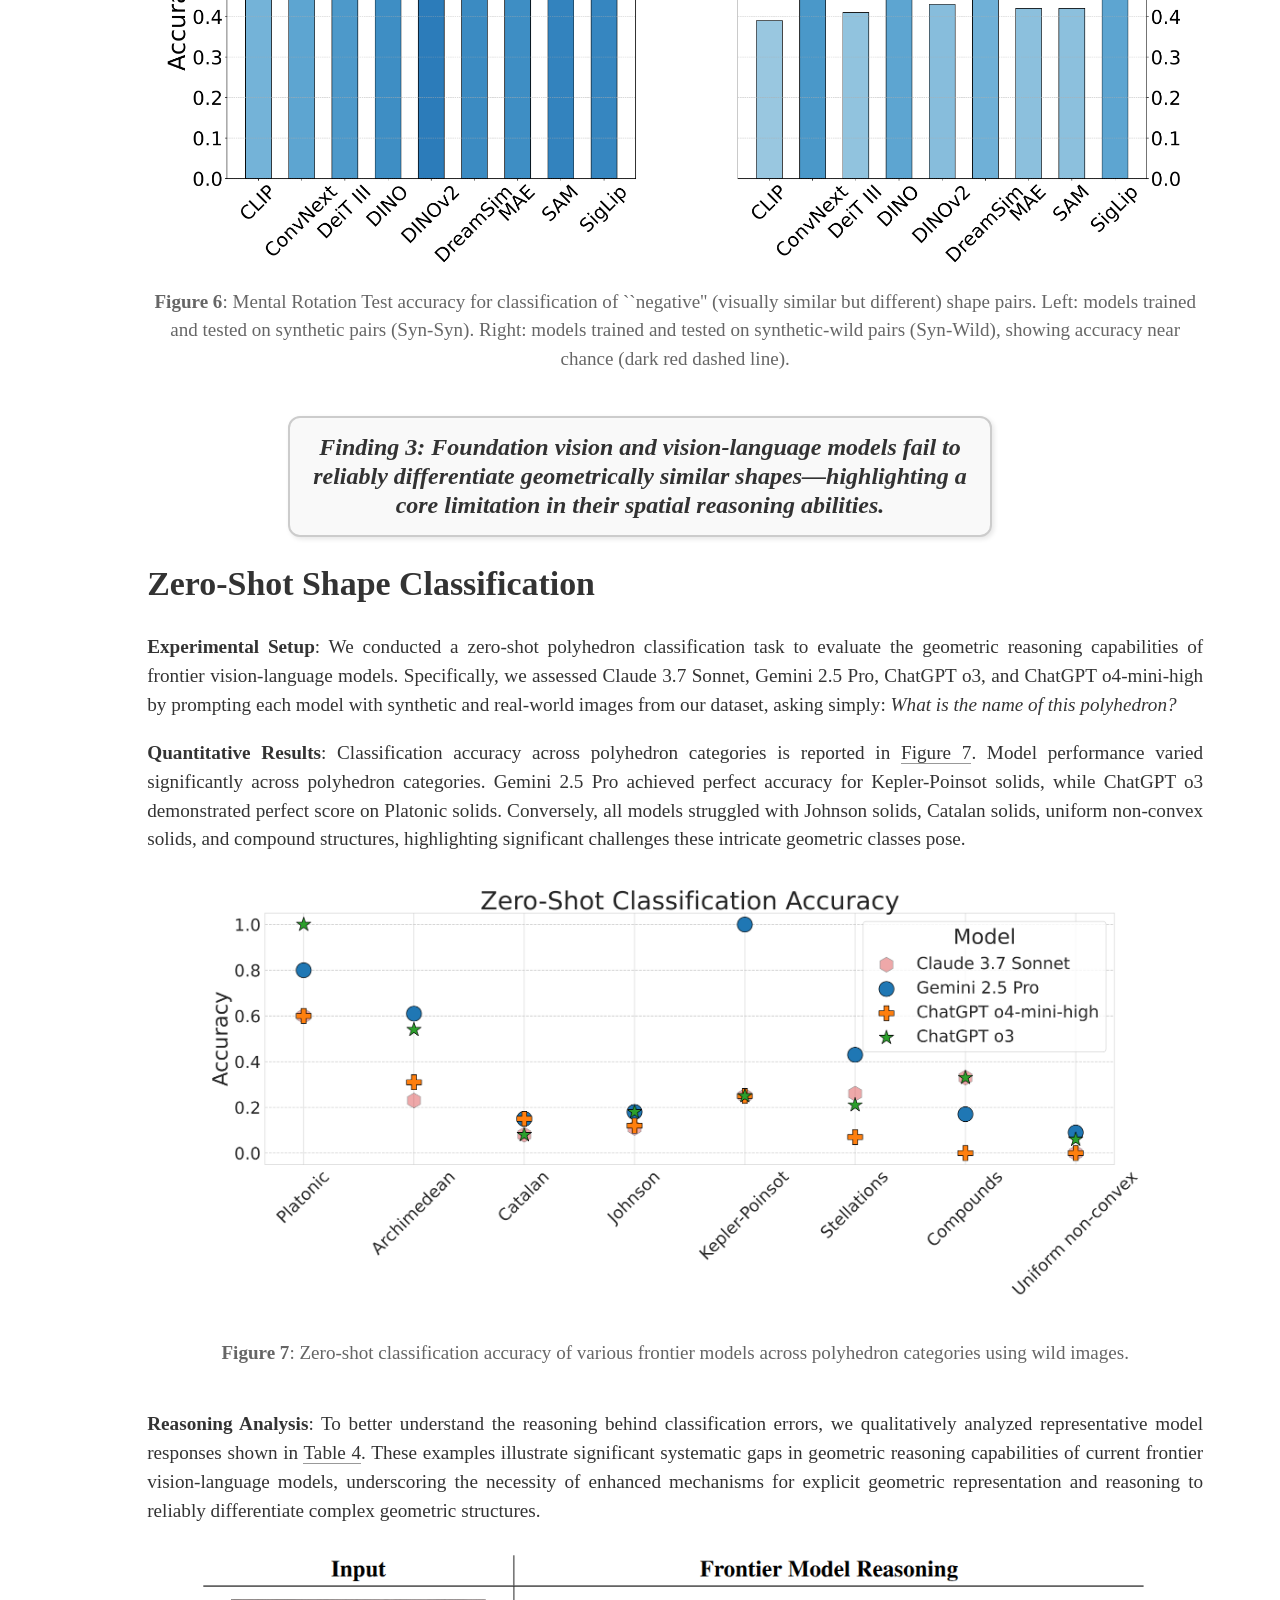
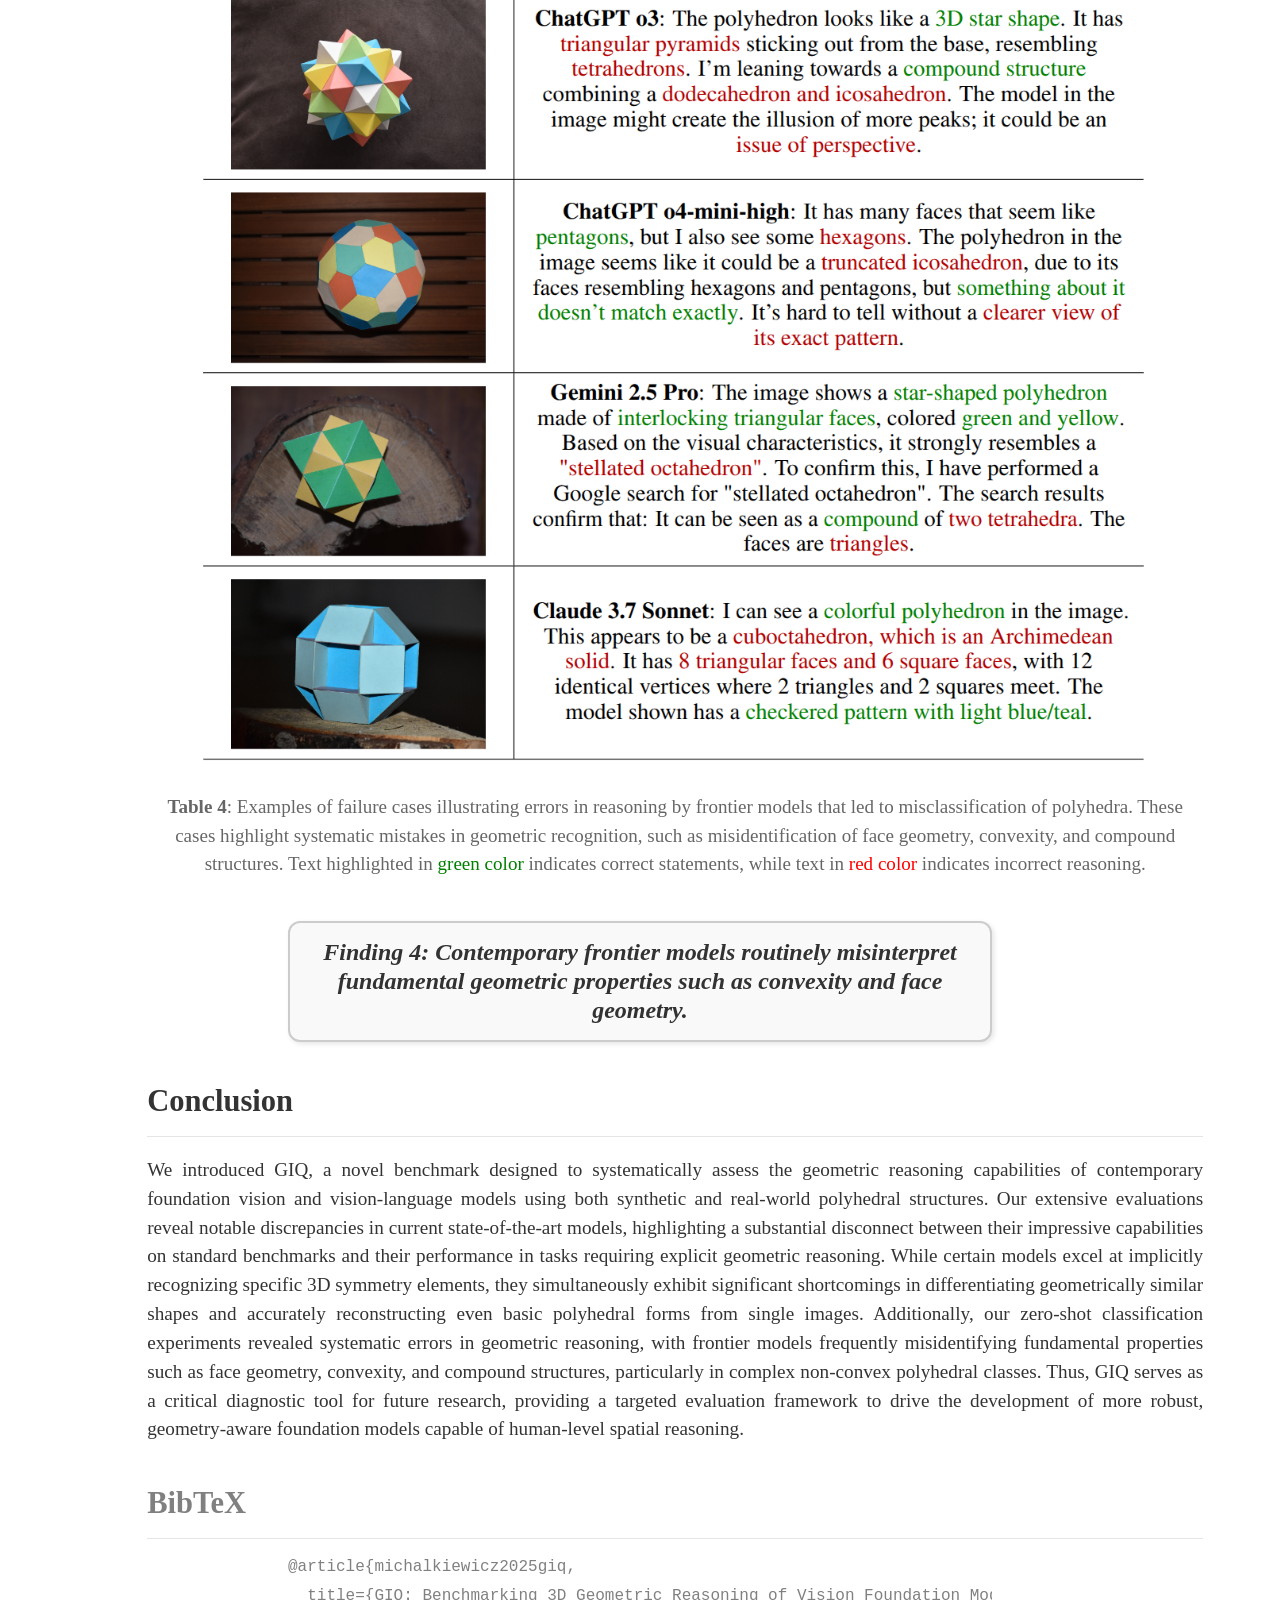
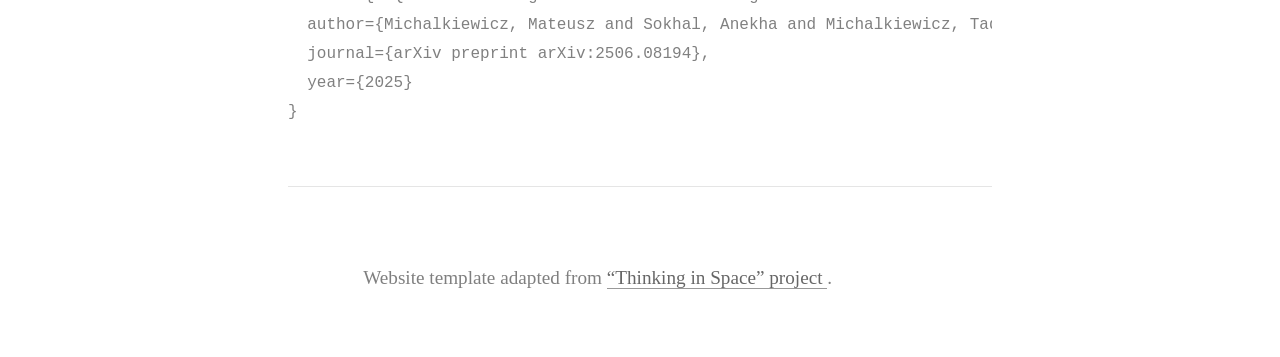
==== commit 3d6954e0: "iclr mention" ====
--- a/index.html
+++ b/index.html
@@ -1889,7 +1889,7 @@
     </h2>
   </div>
   
-<div style="font-size: 1.6em; font-weight: bold; color: #d32f2f; margin-top: 15px; margin-bottom: 15px;">
+<div style="font-size: 1.6em; font-weight: bold; color: #f39c12; margin-top: 15px; margin-bottom: 15px;">
     Accepted to ICLR 2026
 </div>
   </div>
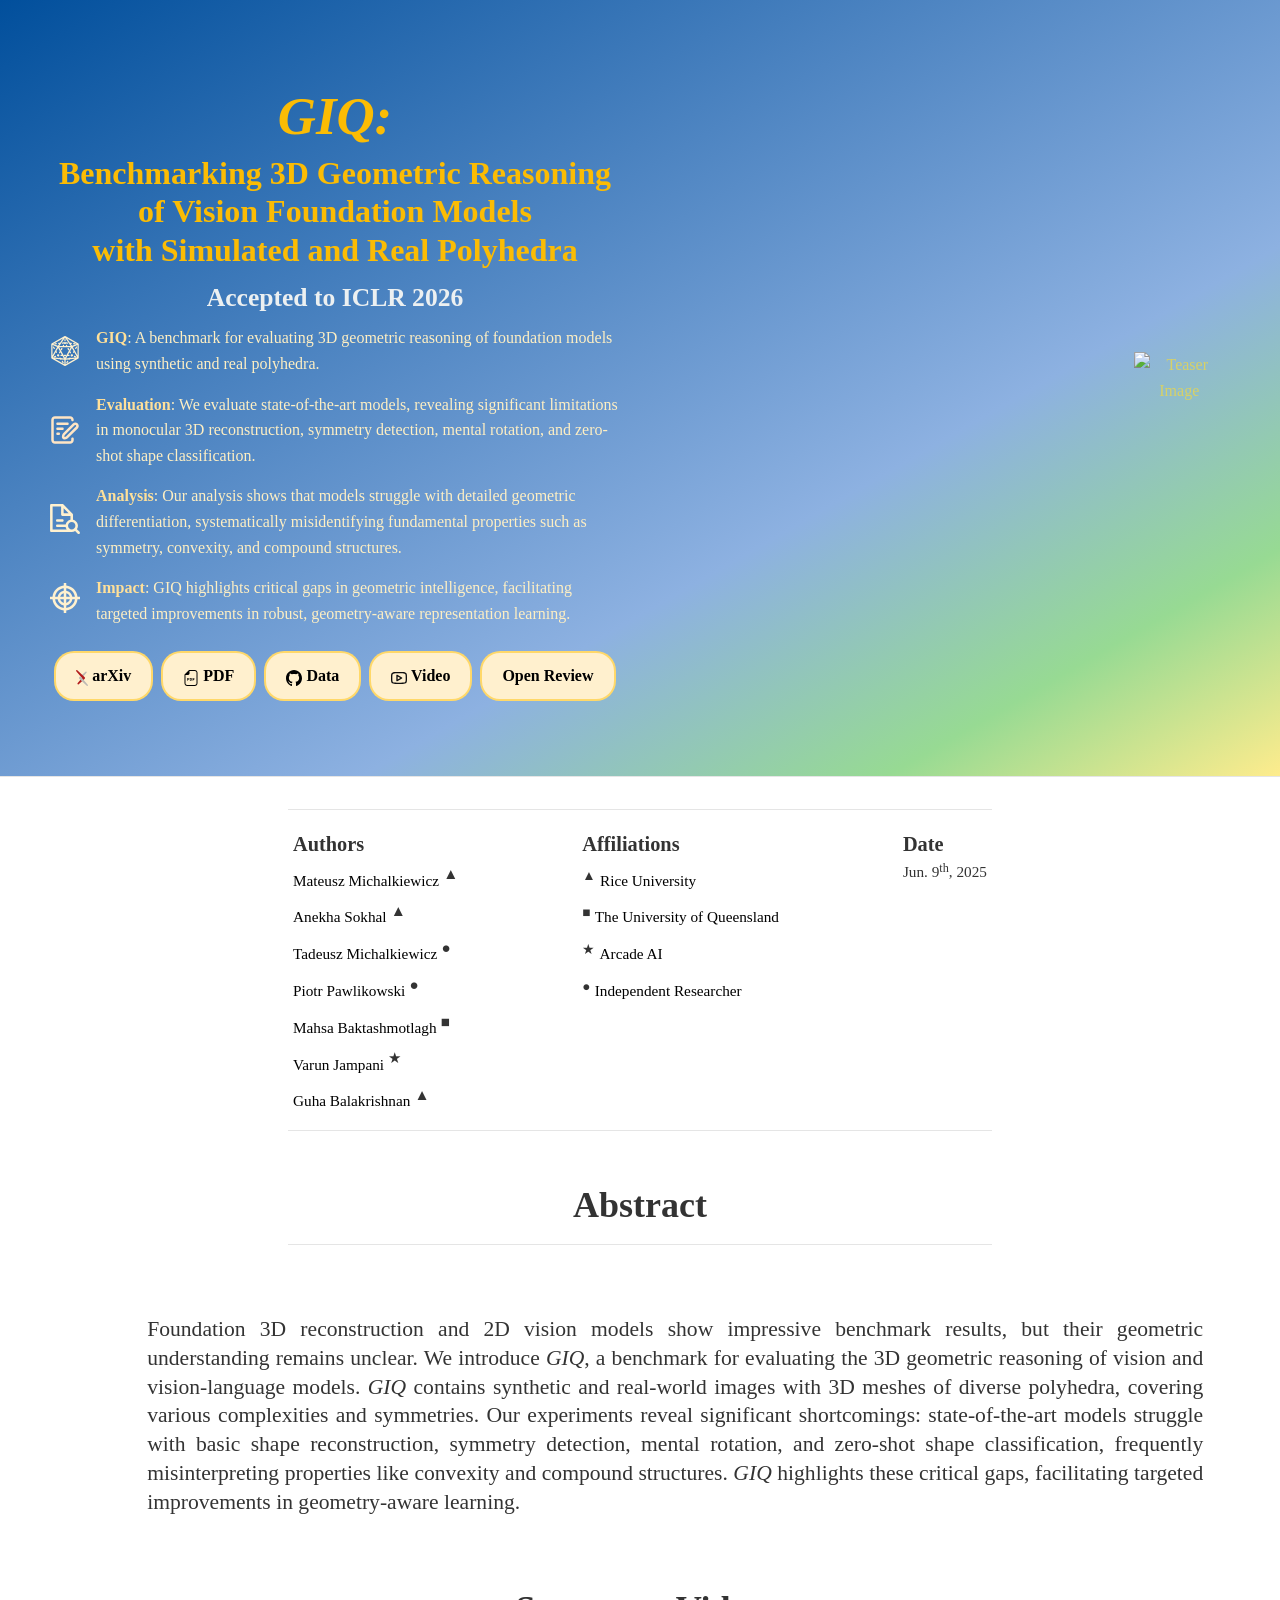
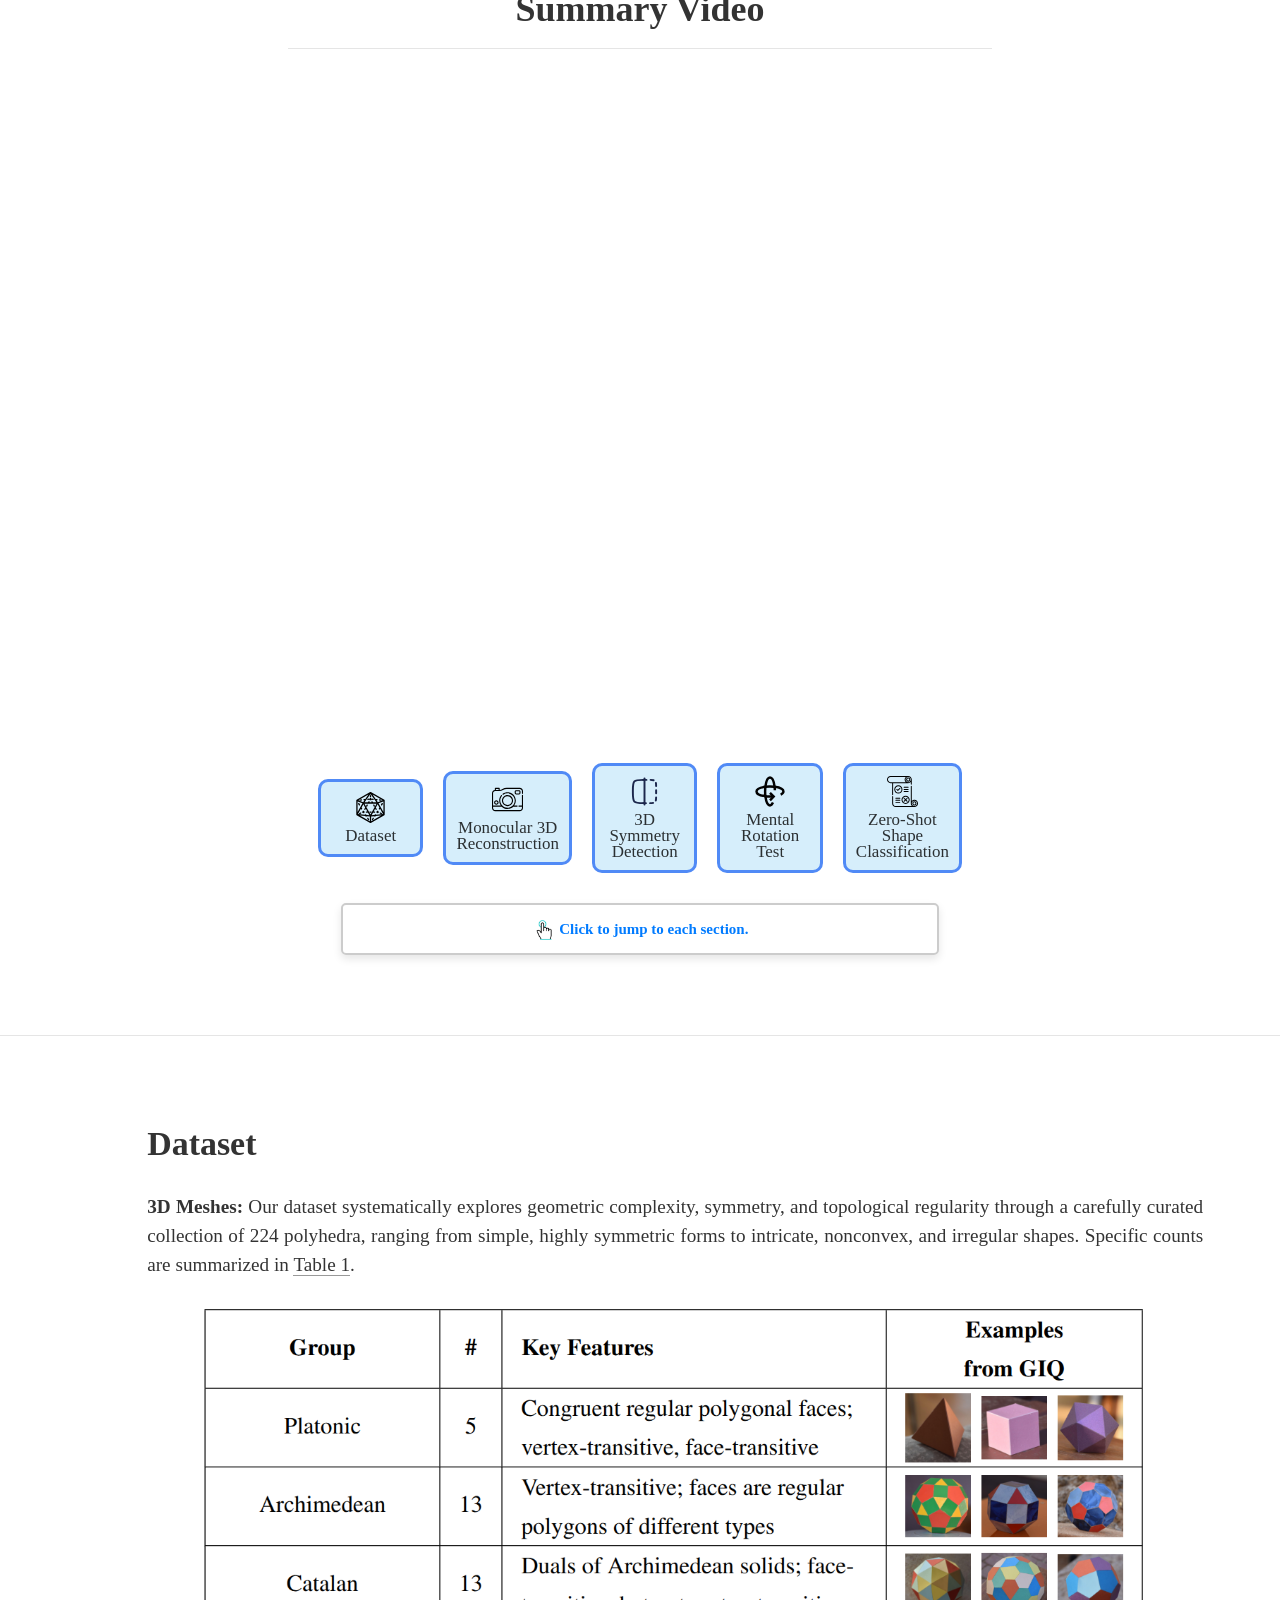
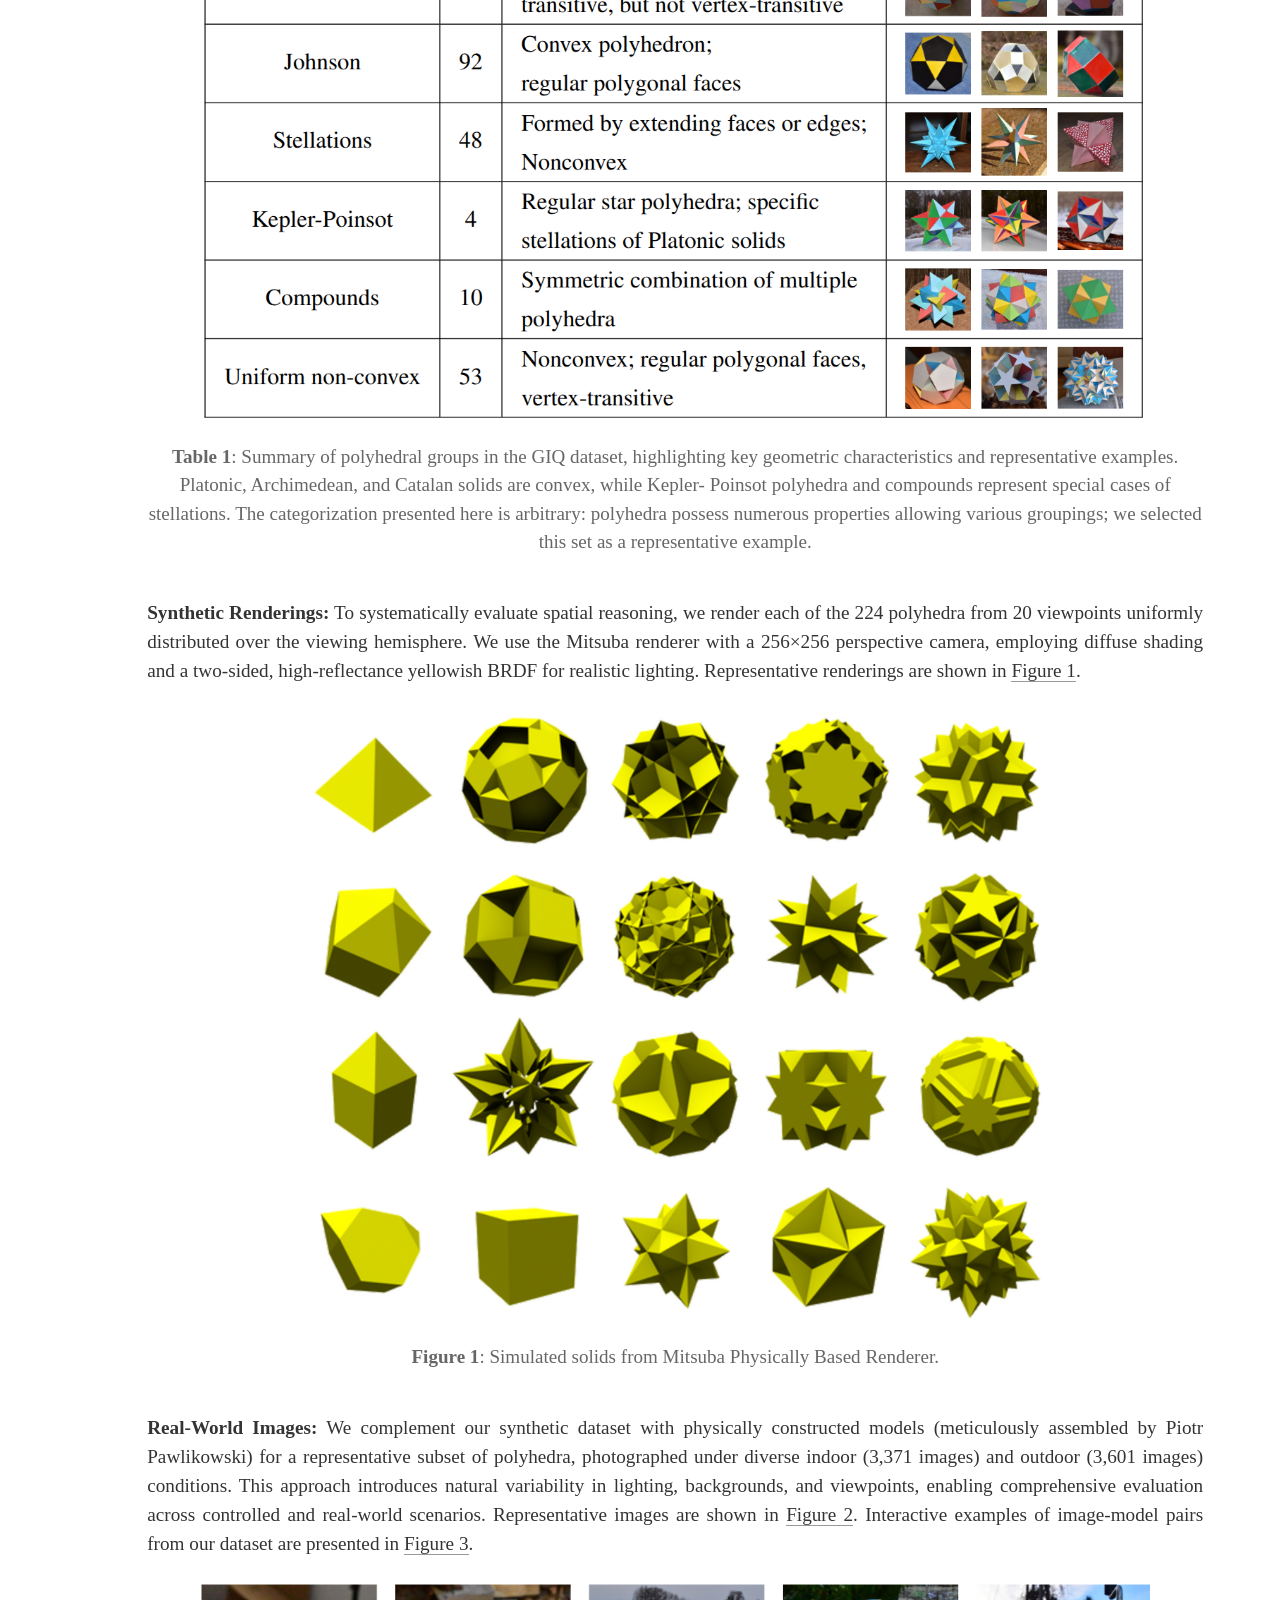
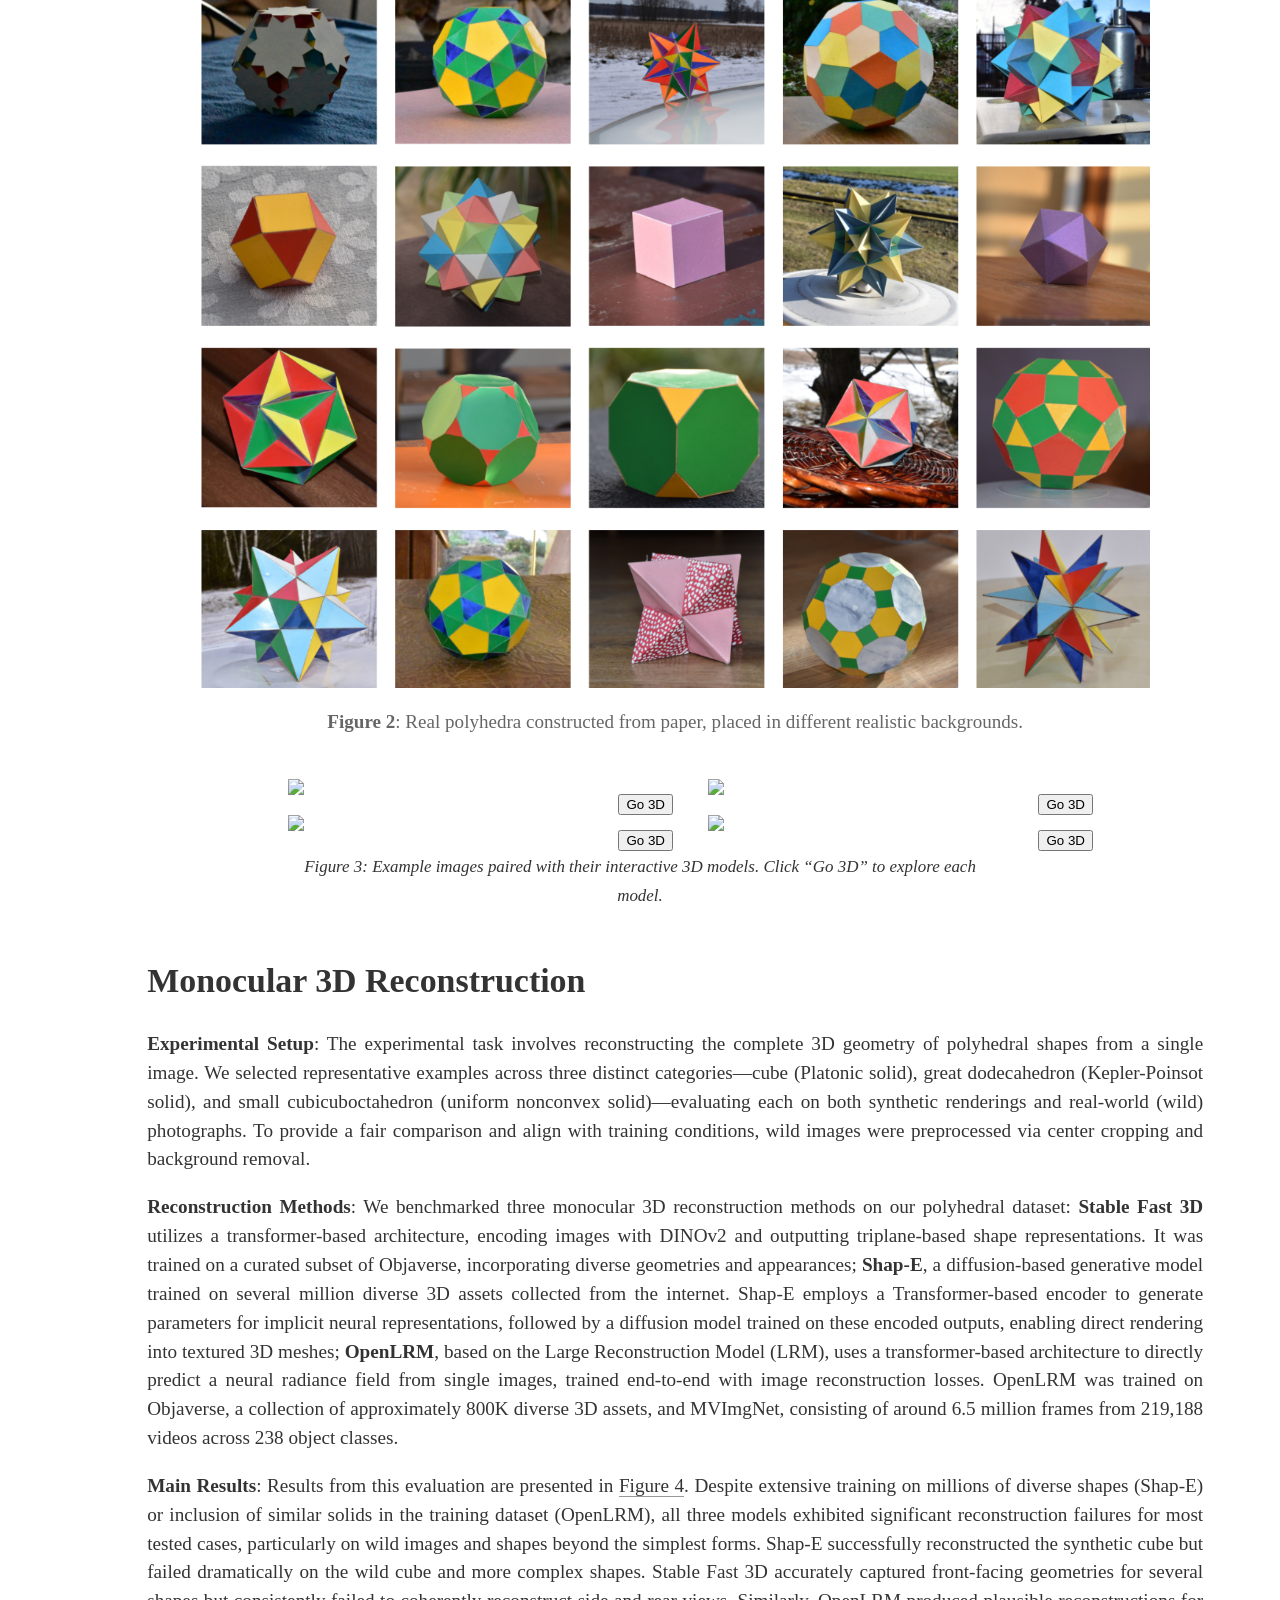
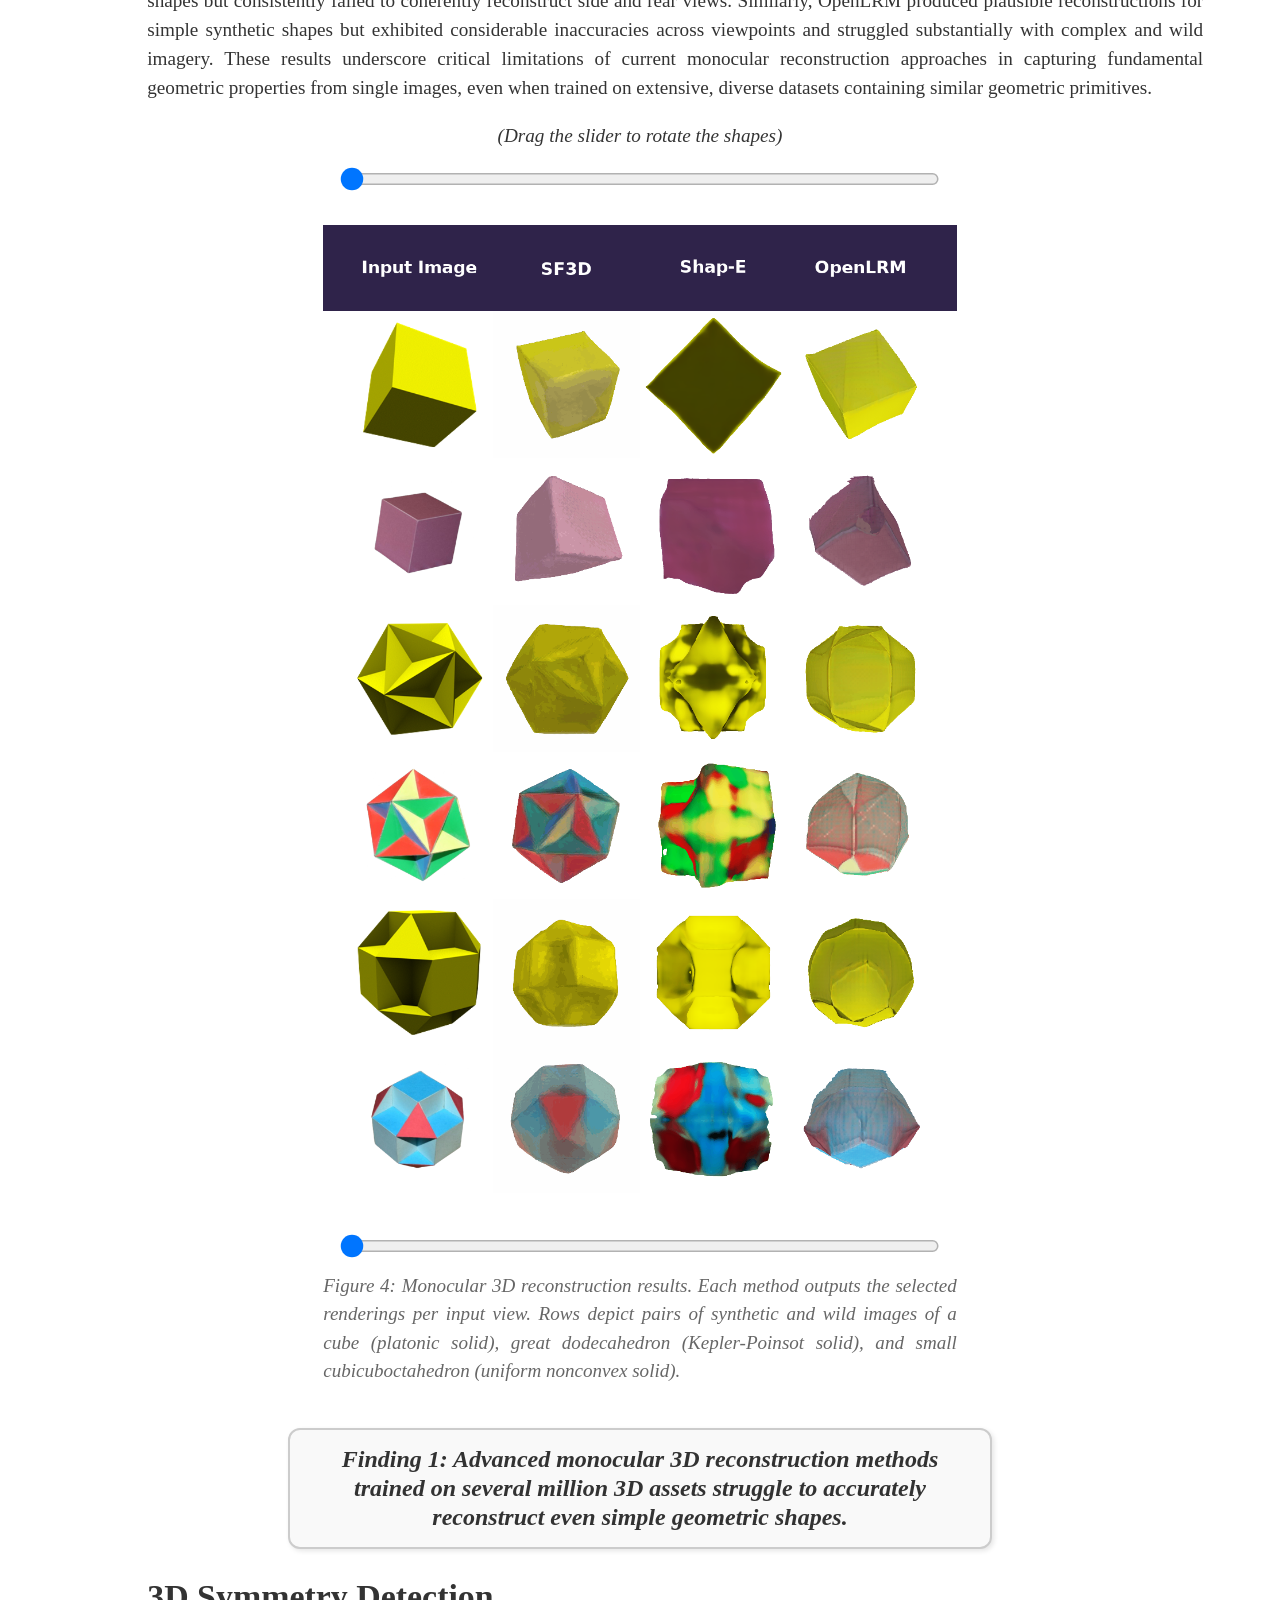
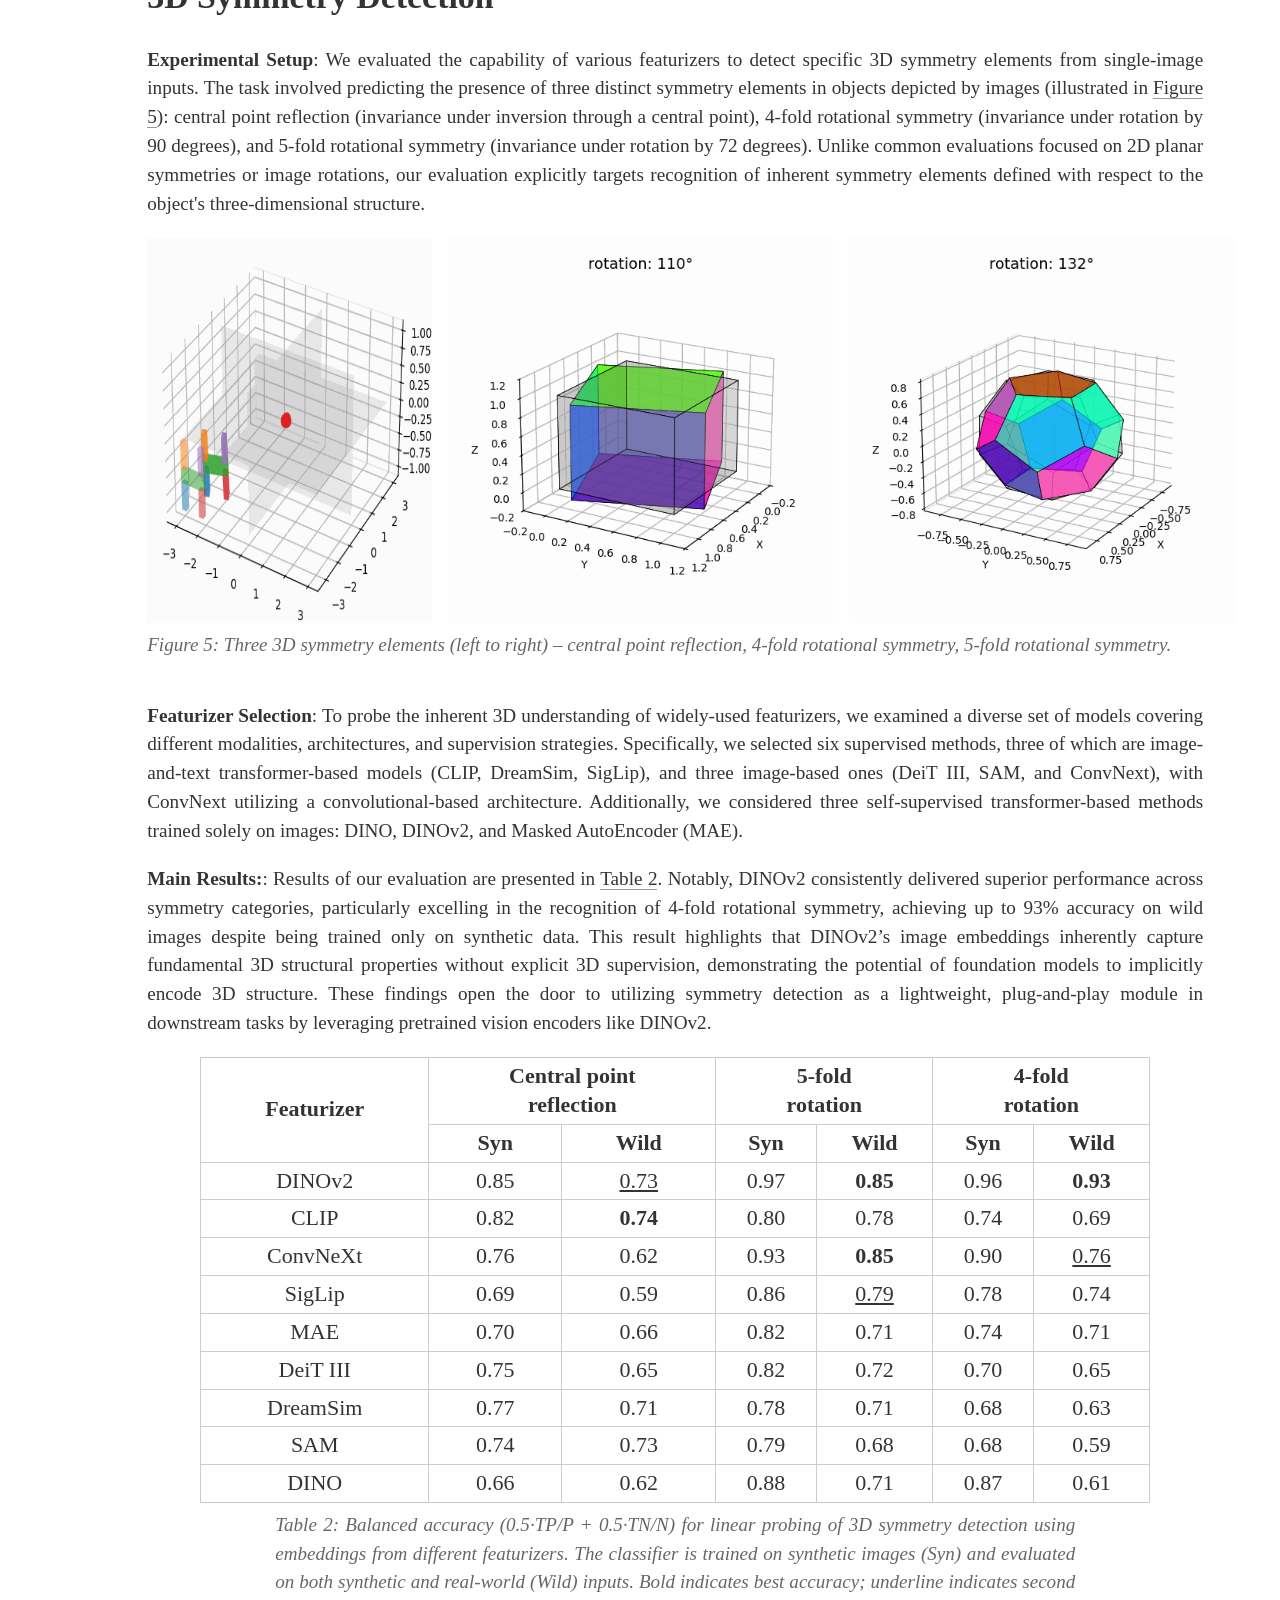
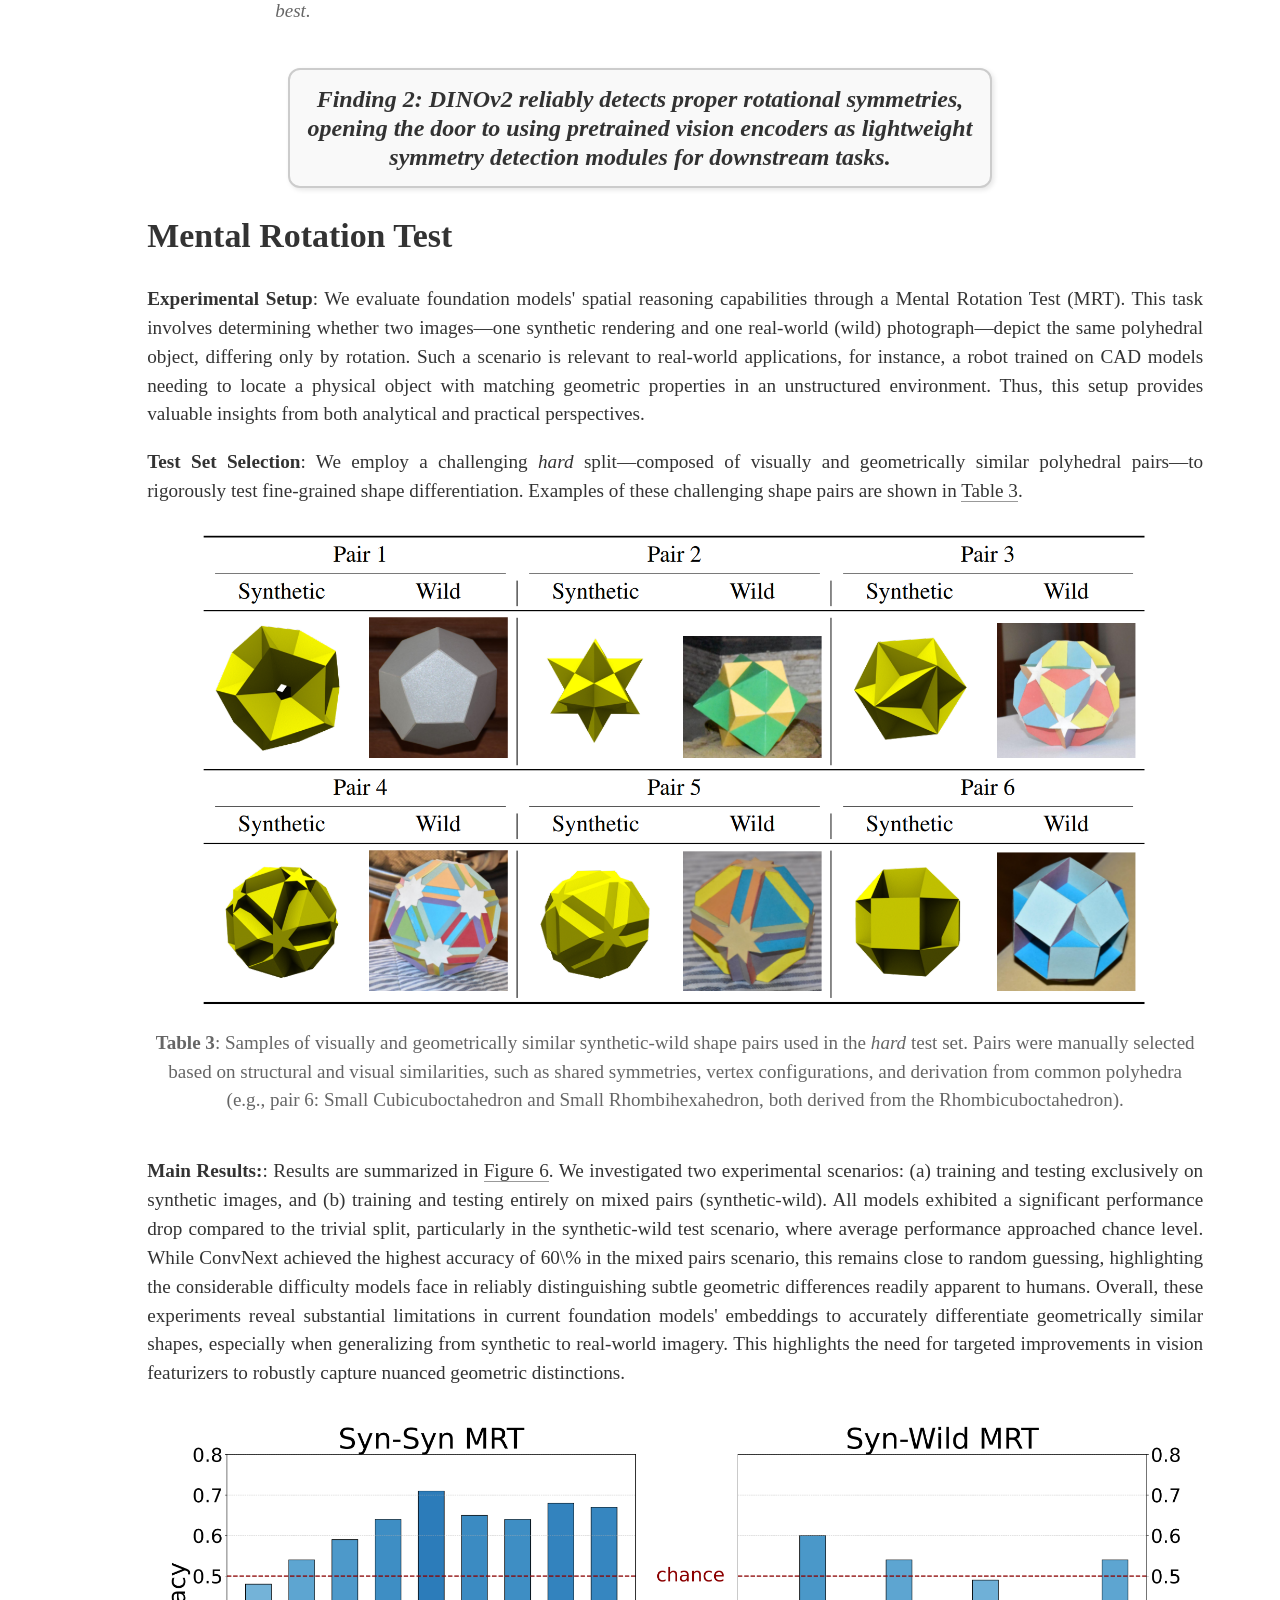
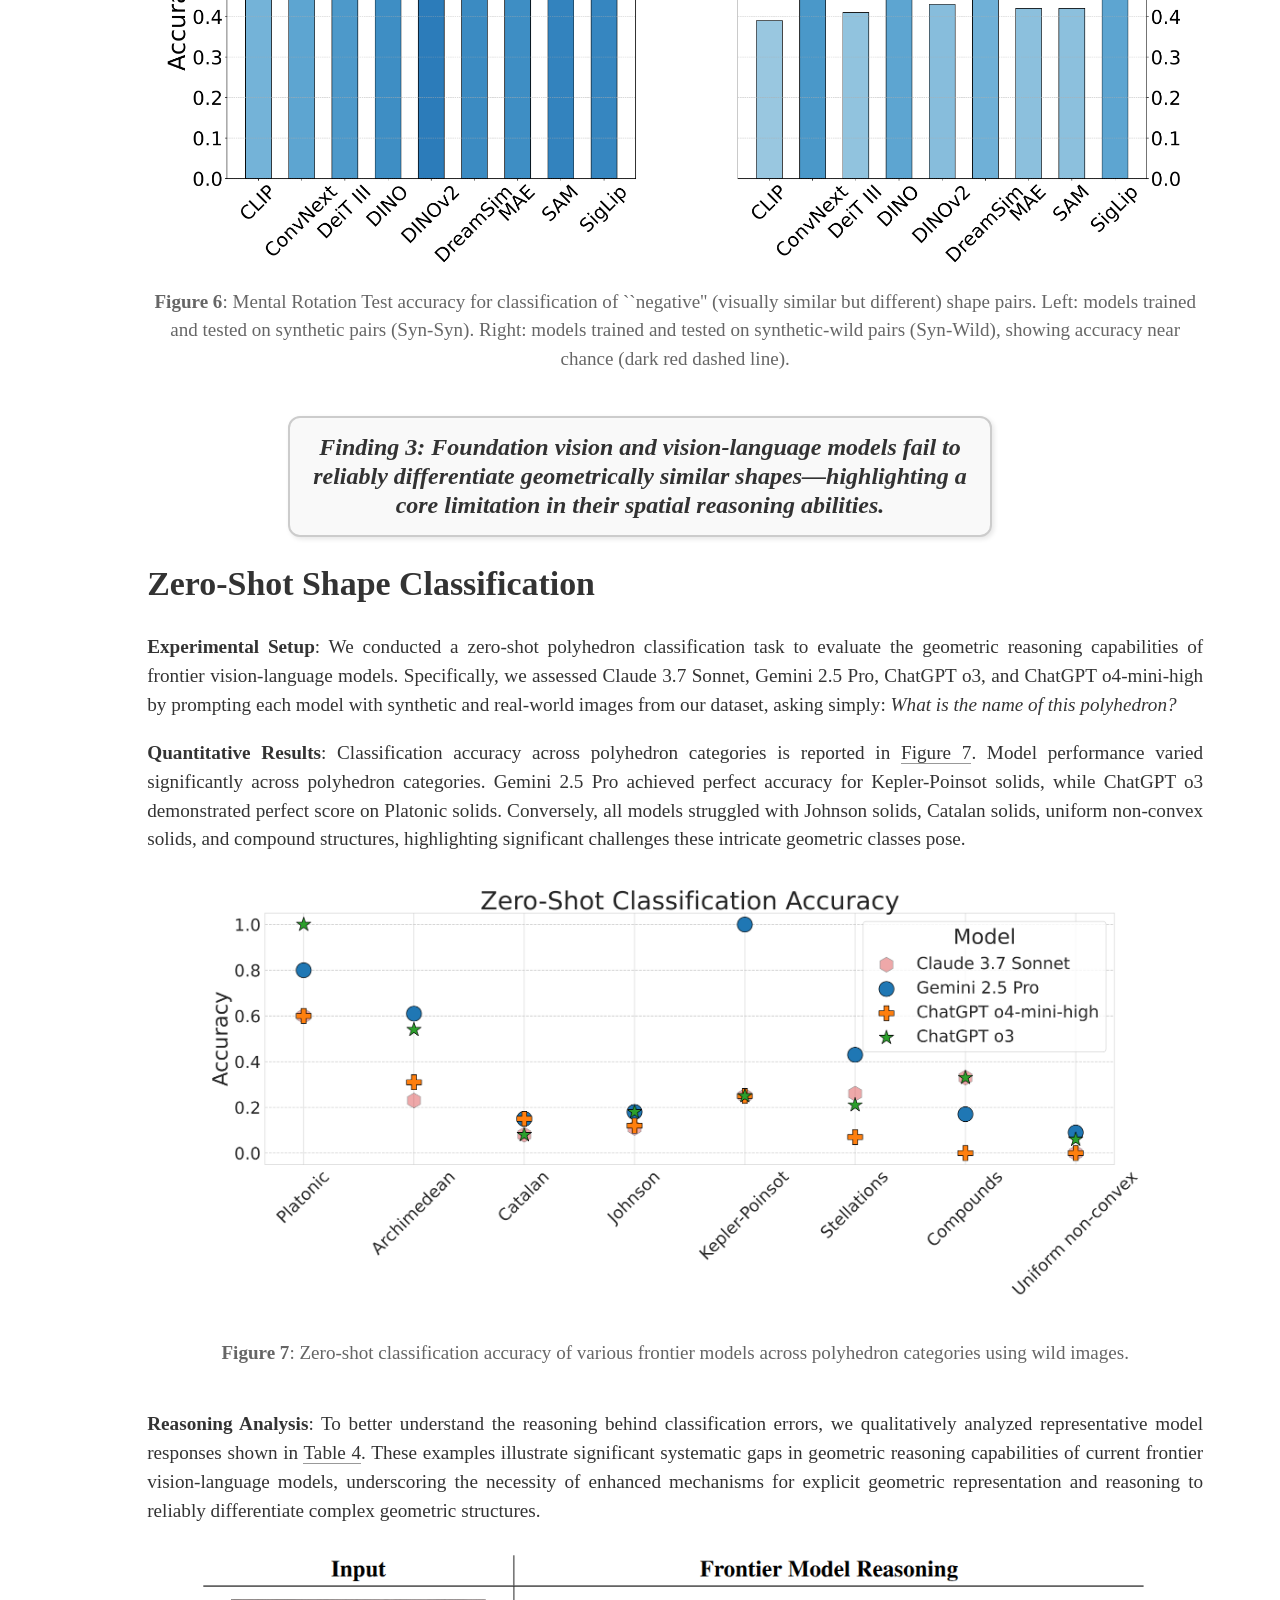
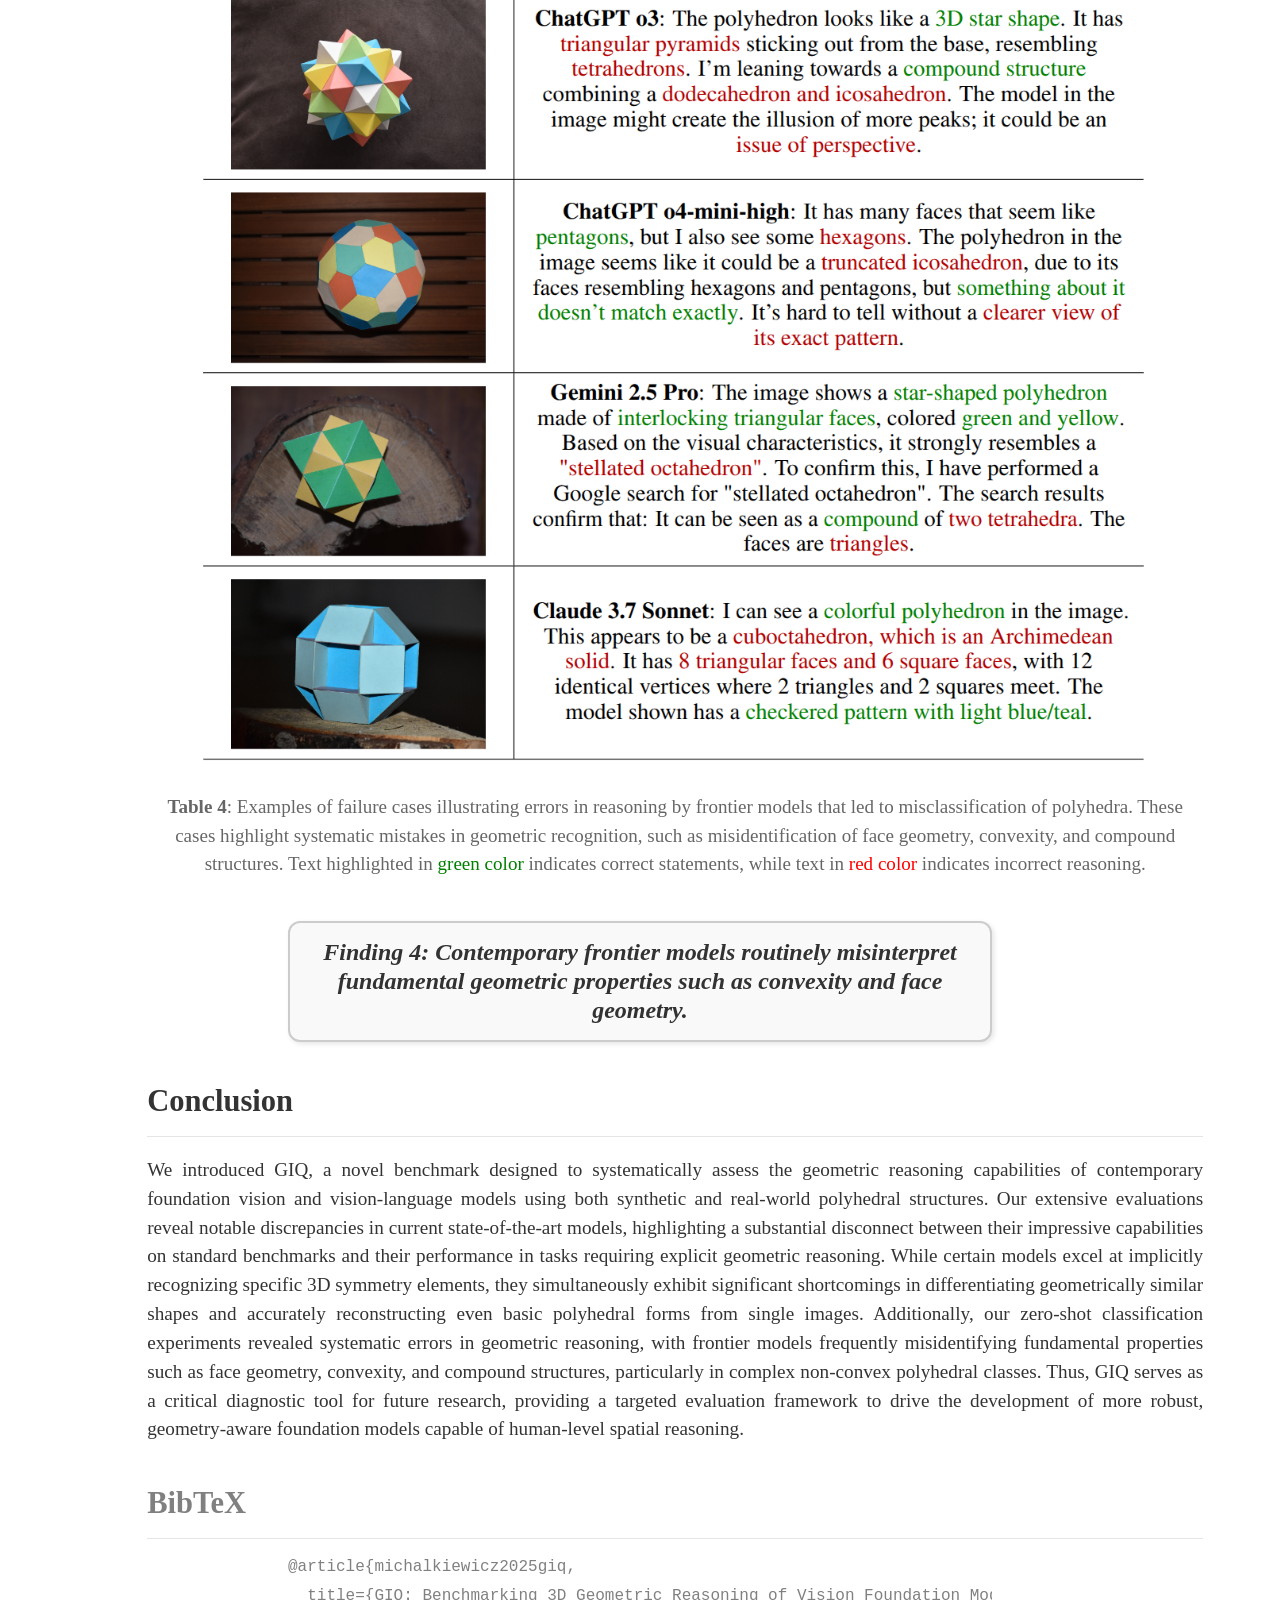
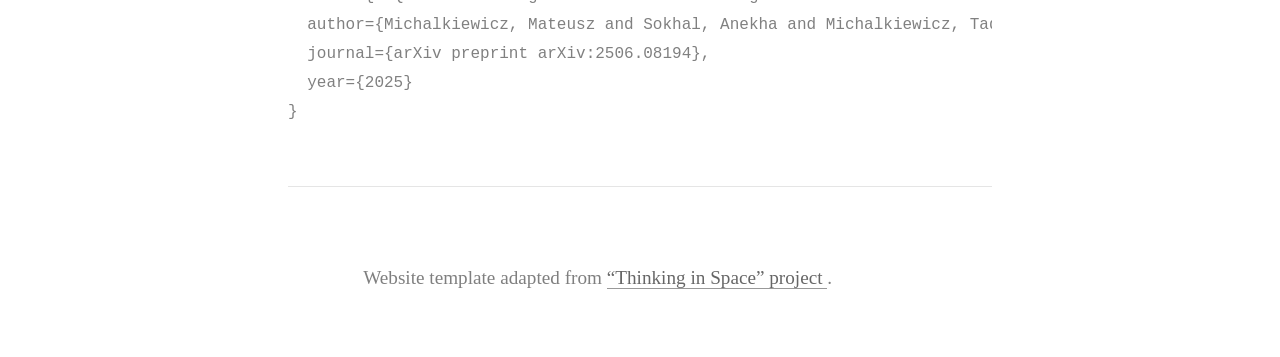
==== commit 4ac1aee8: "added iclr info" ====
--- a/index.html
+++ b/index.html
@@ -1889,7 +1889,7 @@
     </h2>
   </div>
   
-<div style="font-size: 1.6em; font-weight: bold; color: #f39c12; margin-top: 15px; margin-bottom: 15px;">
+<div style="font-size: 1.6em; font-weight: bold; color: #ecf0f1; margin-top: 15px; margin-bottom: 15px;">
     Accepted to ICLR 2026
 </div>
   </div>
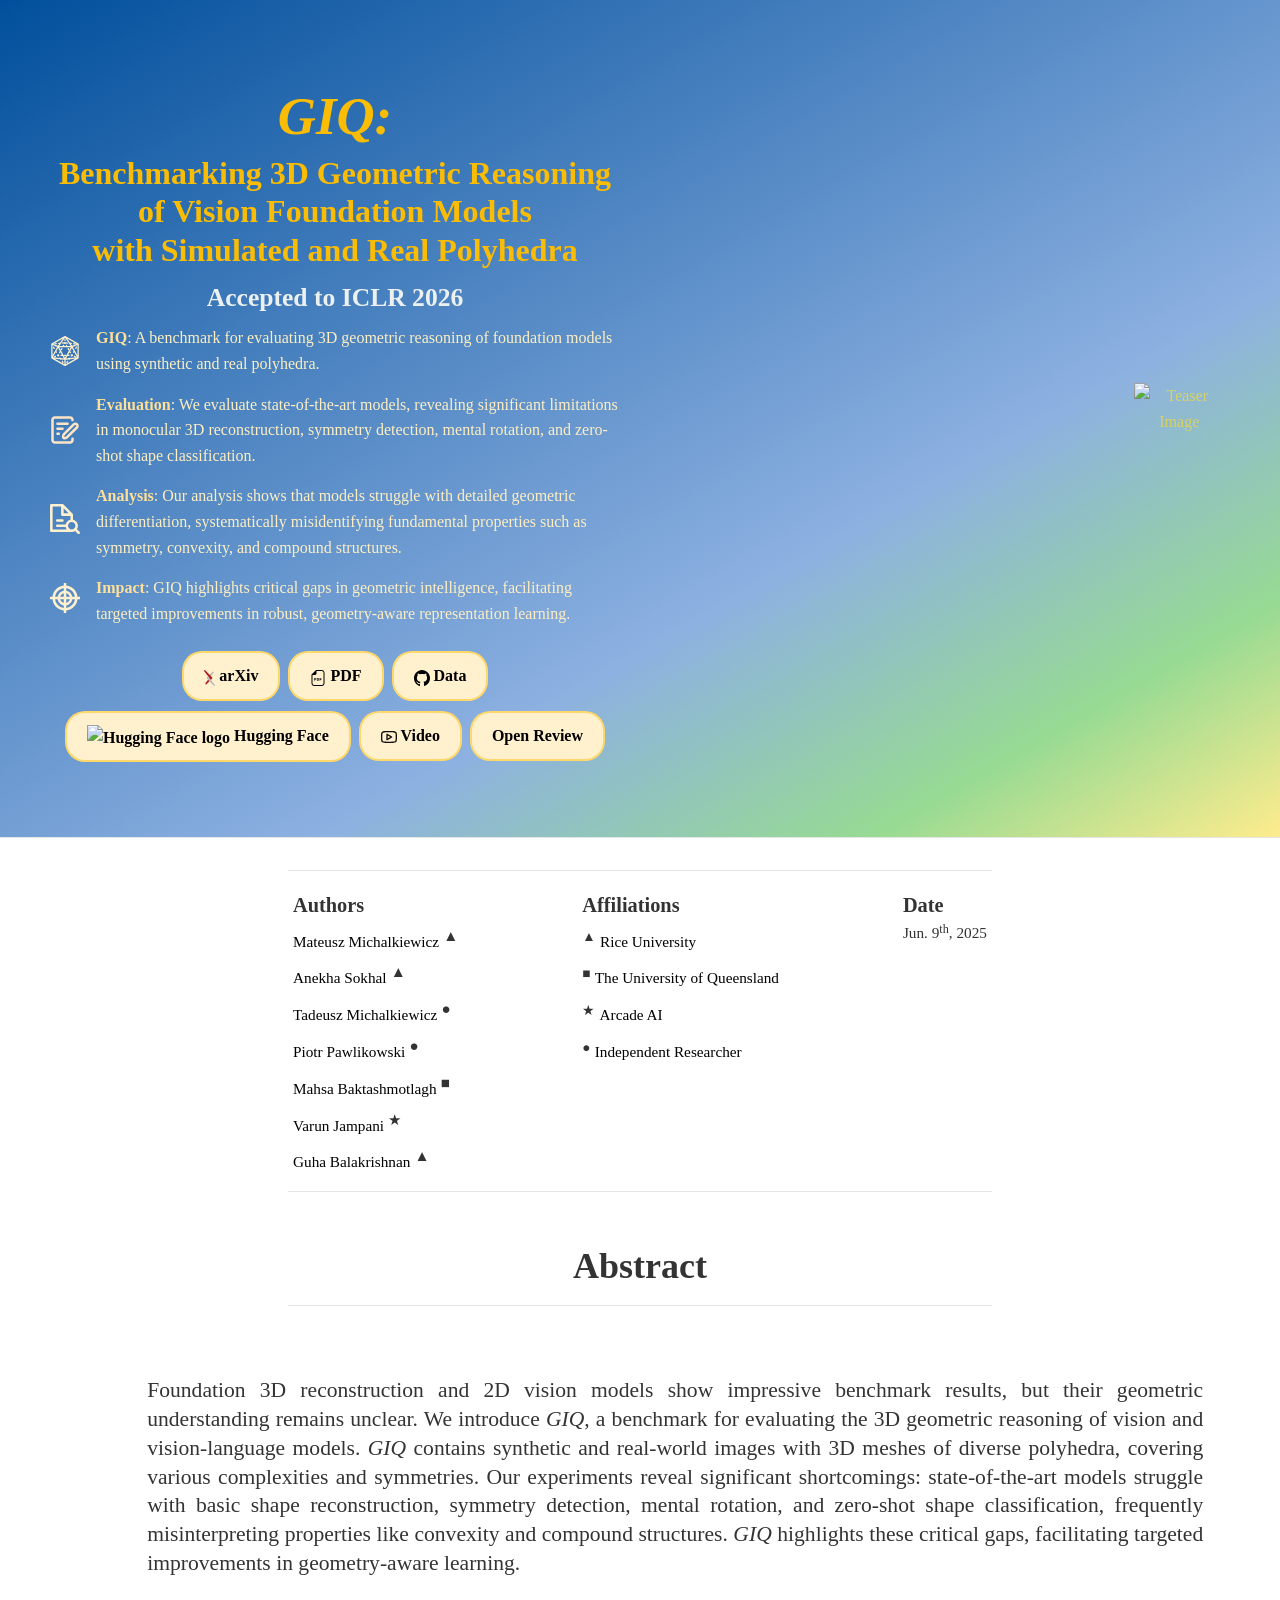
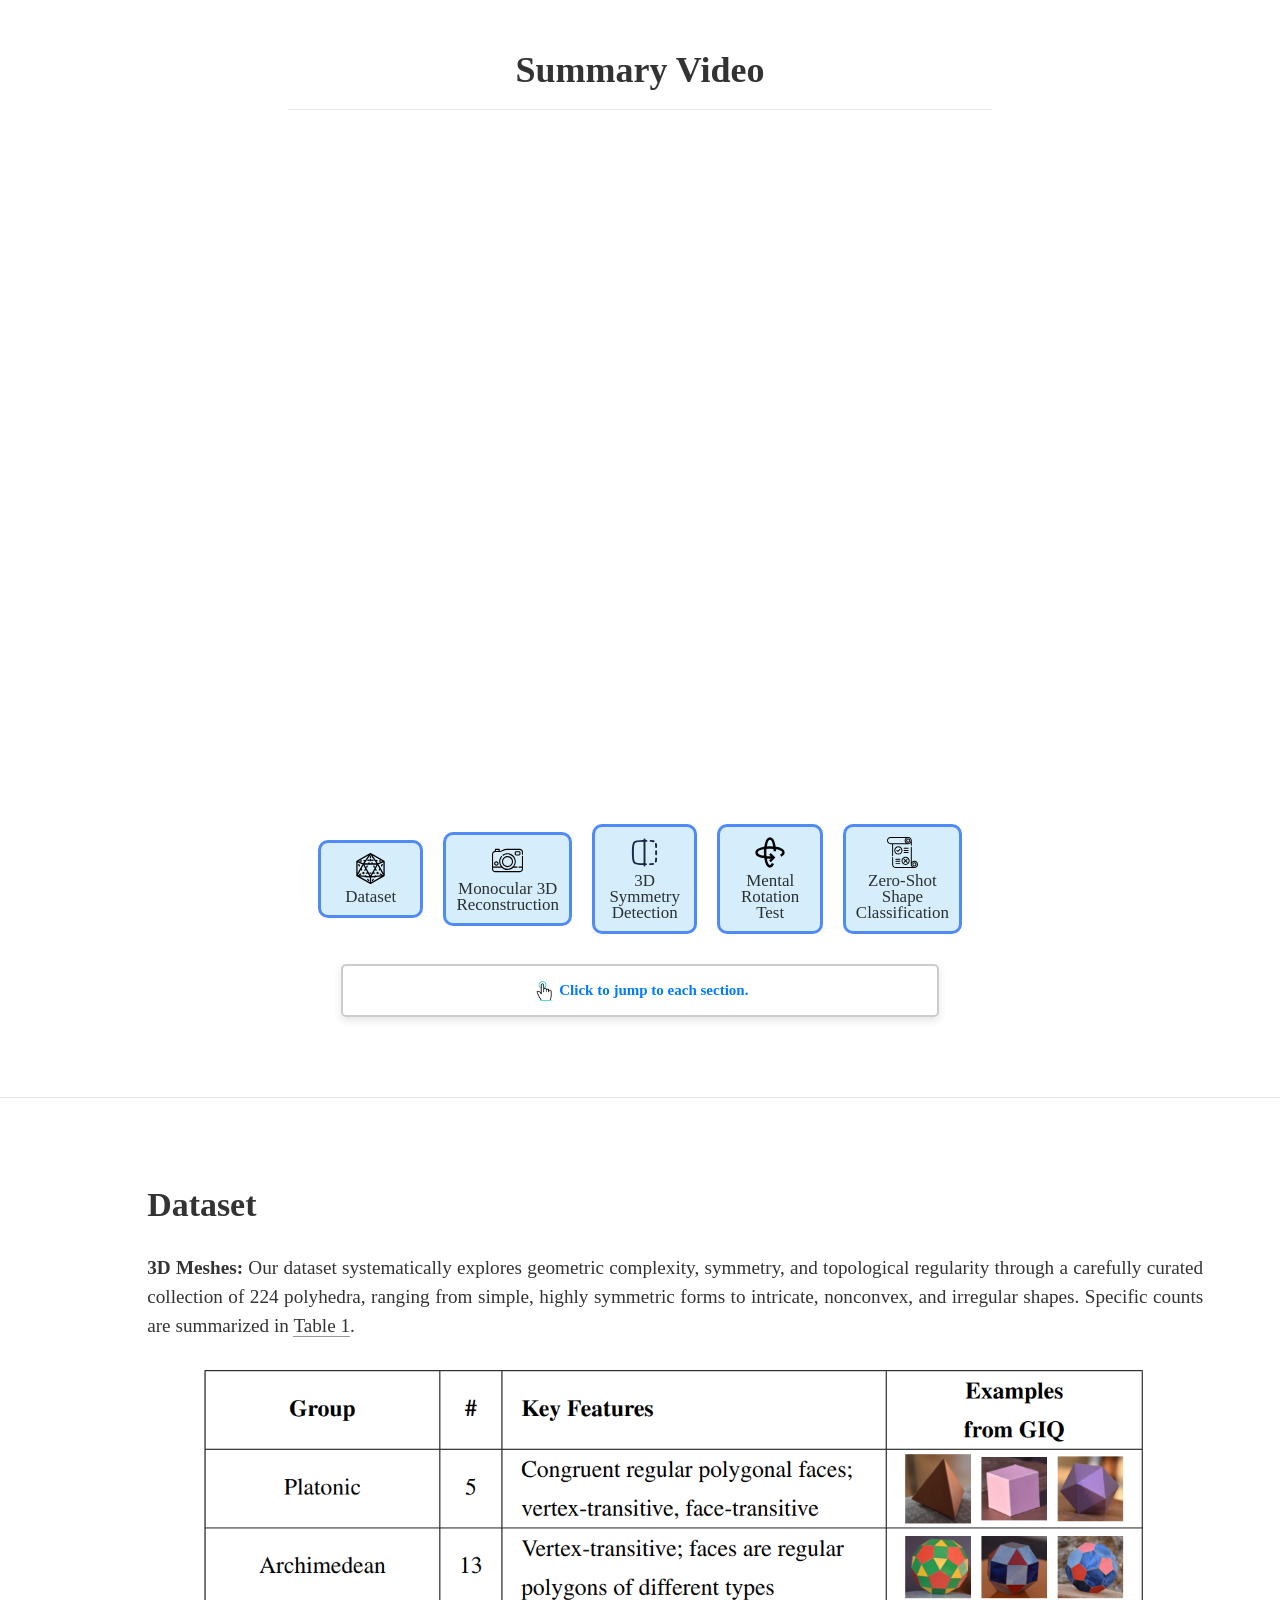
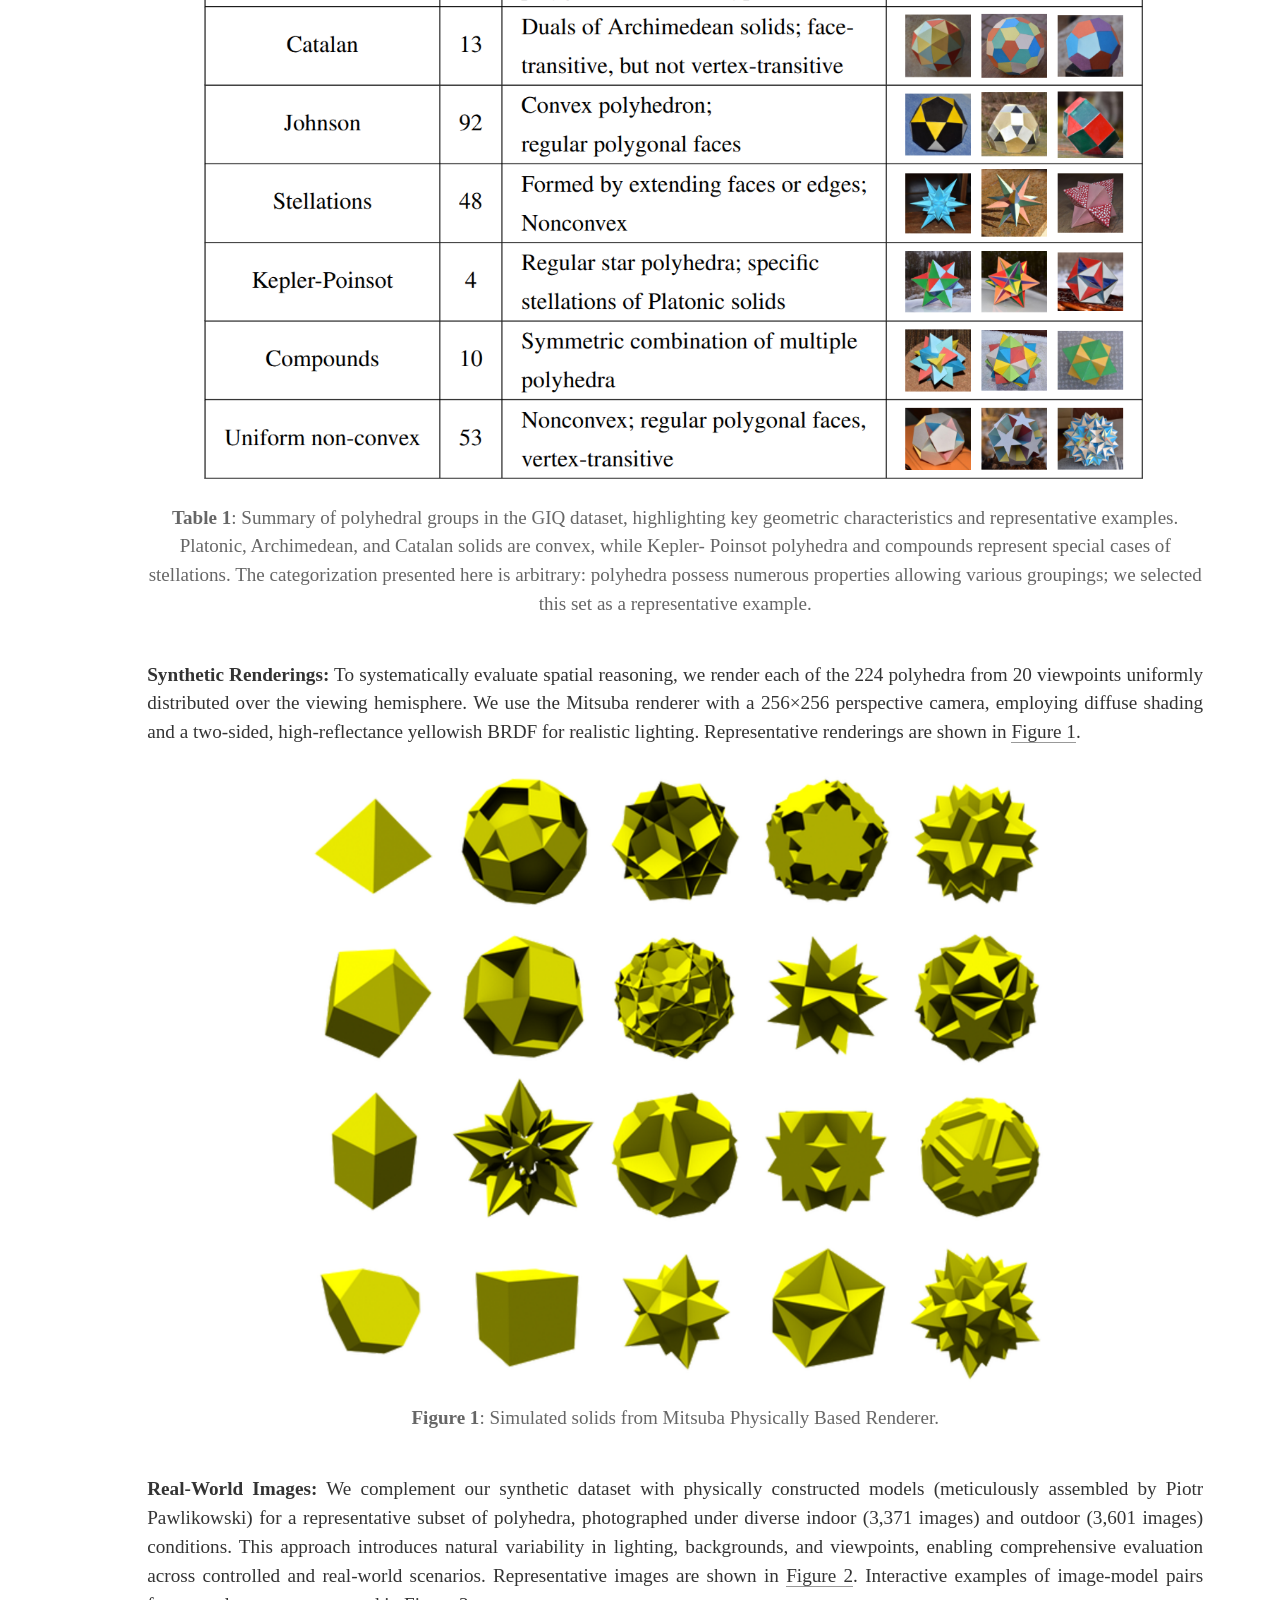
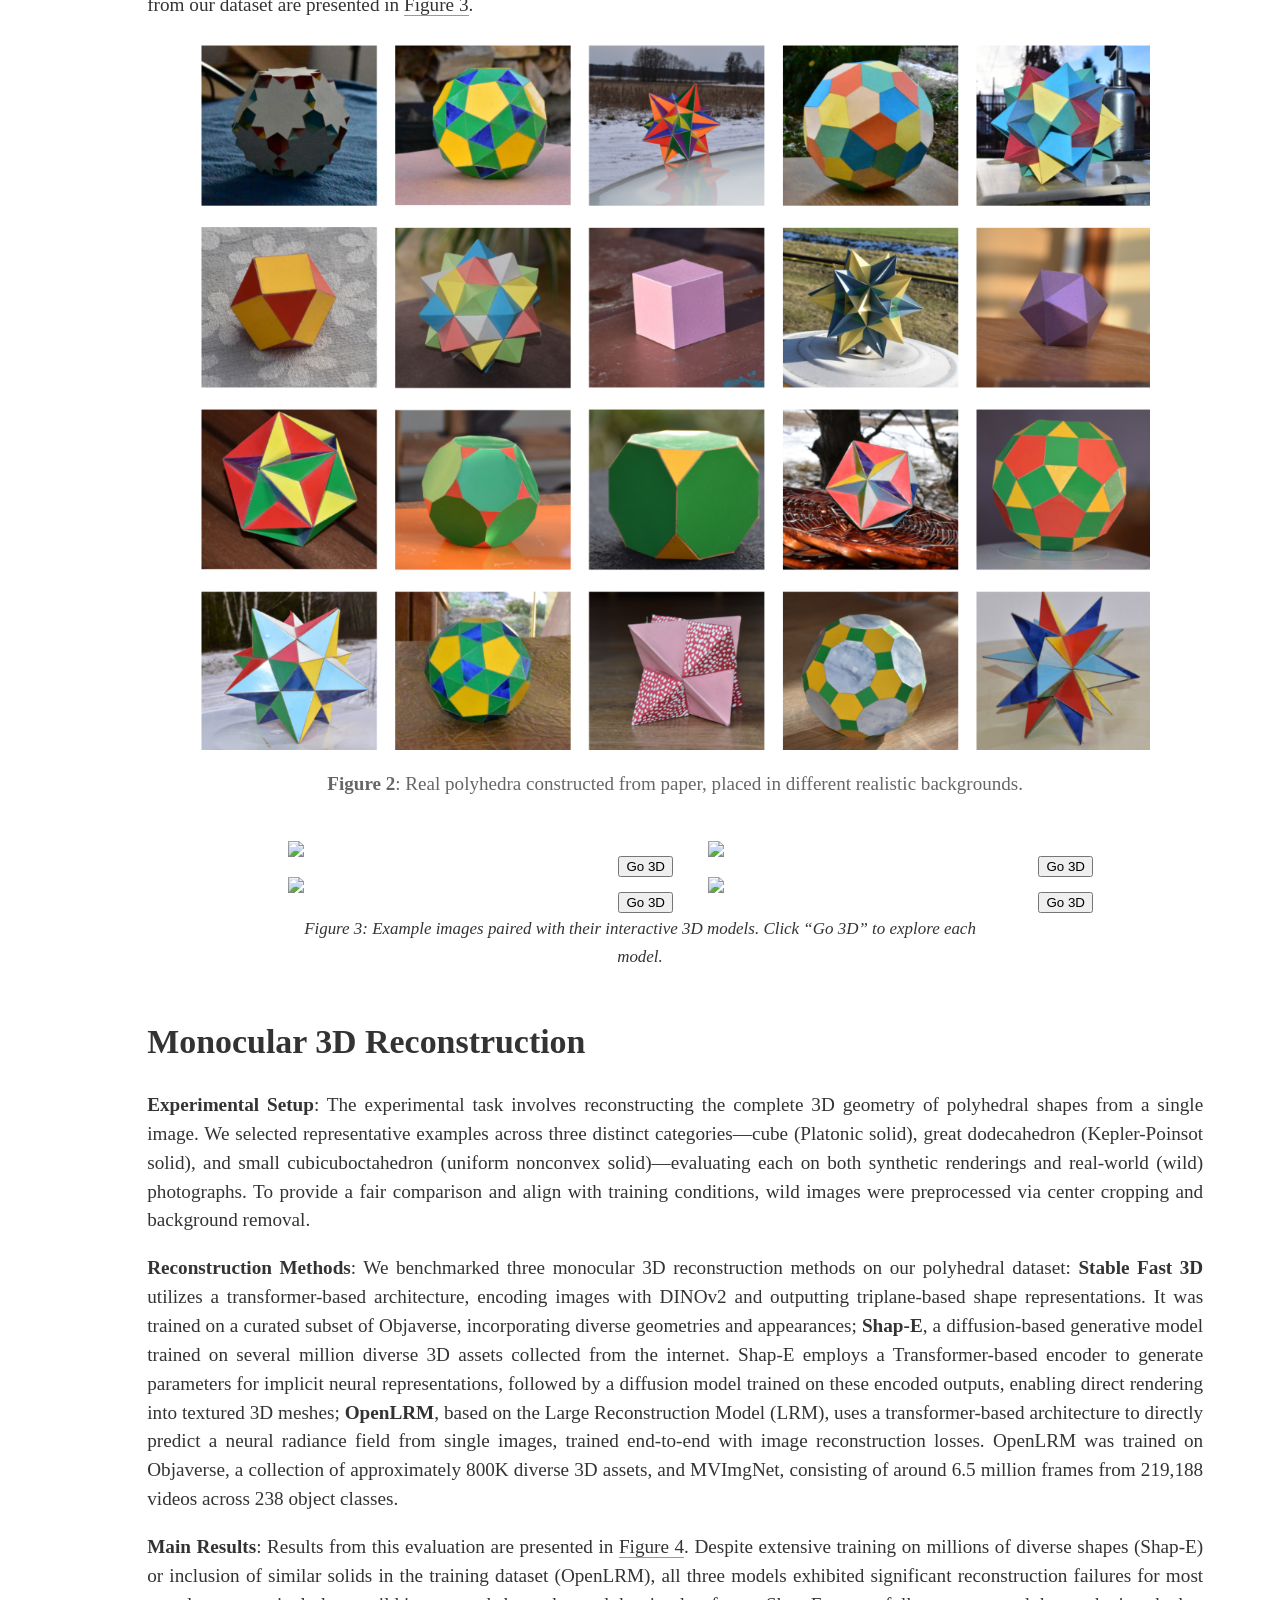
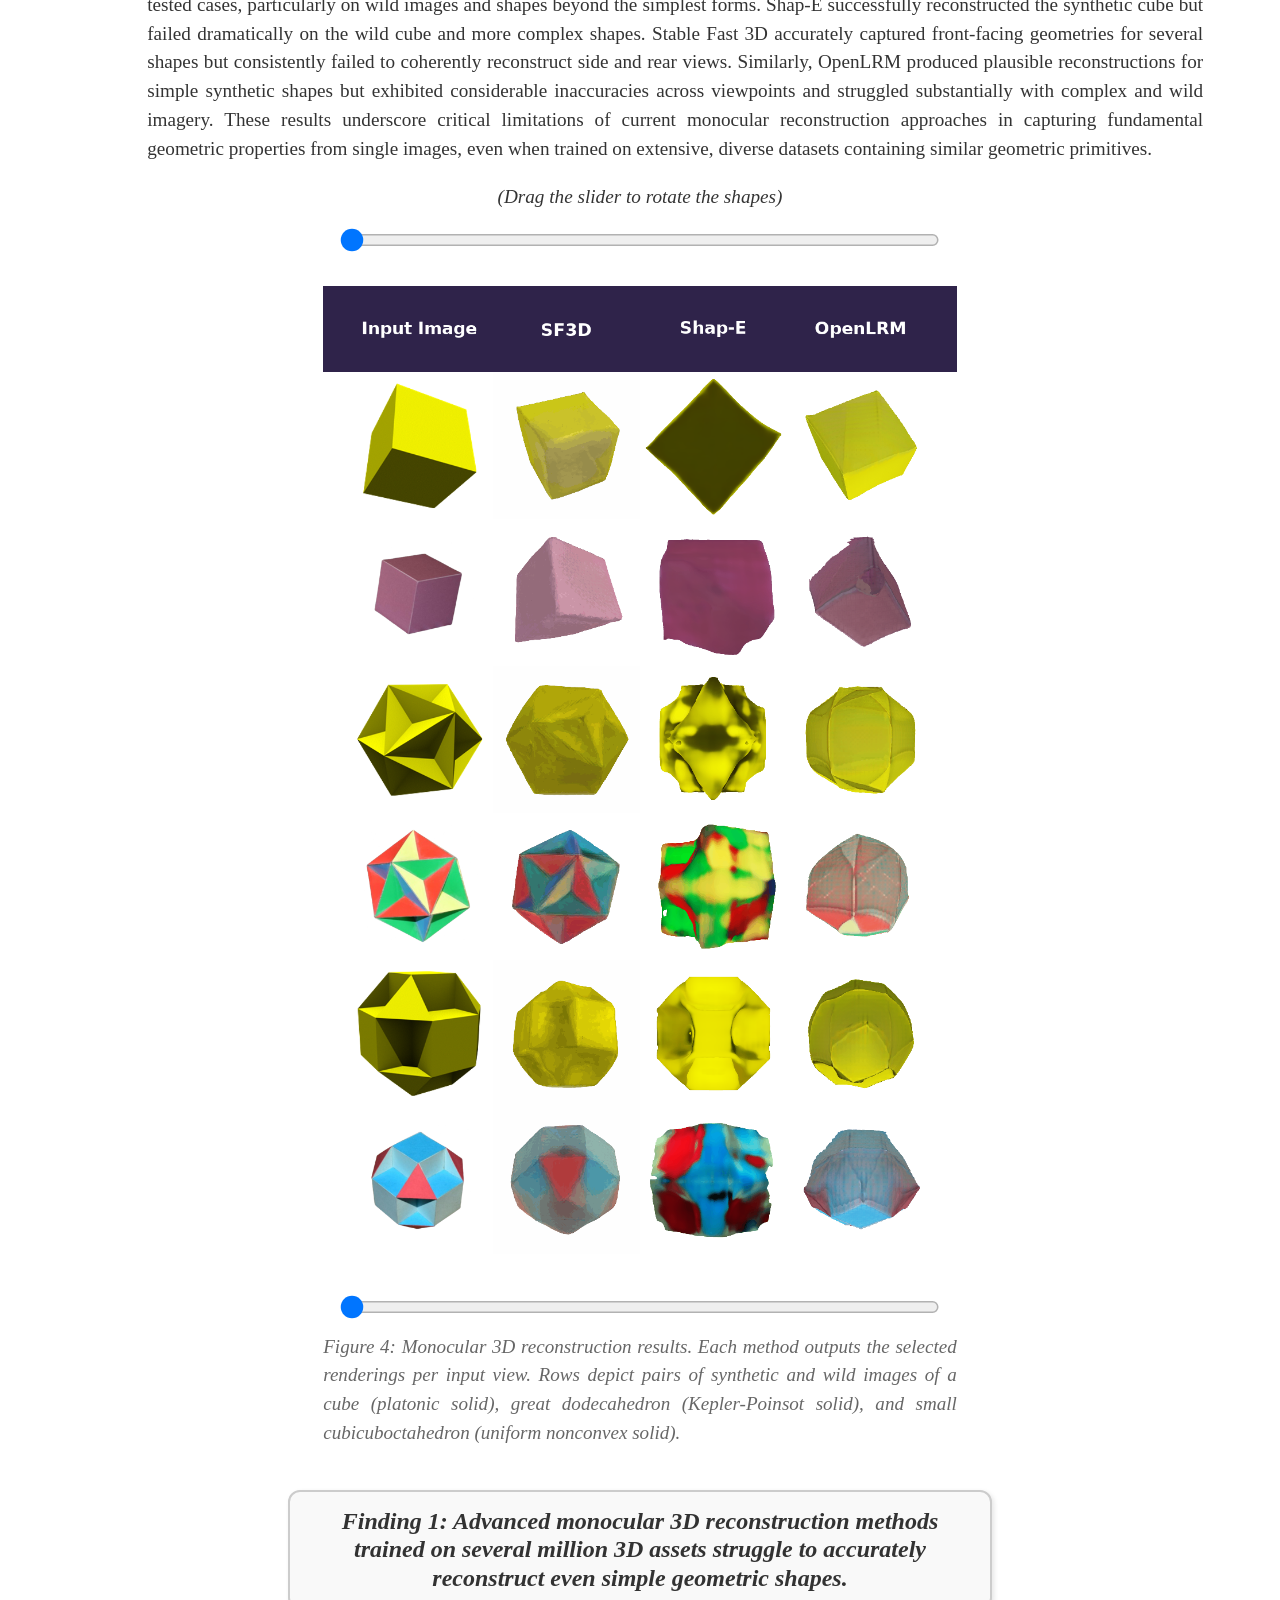
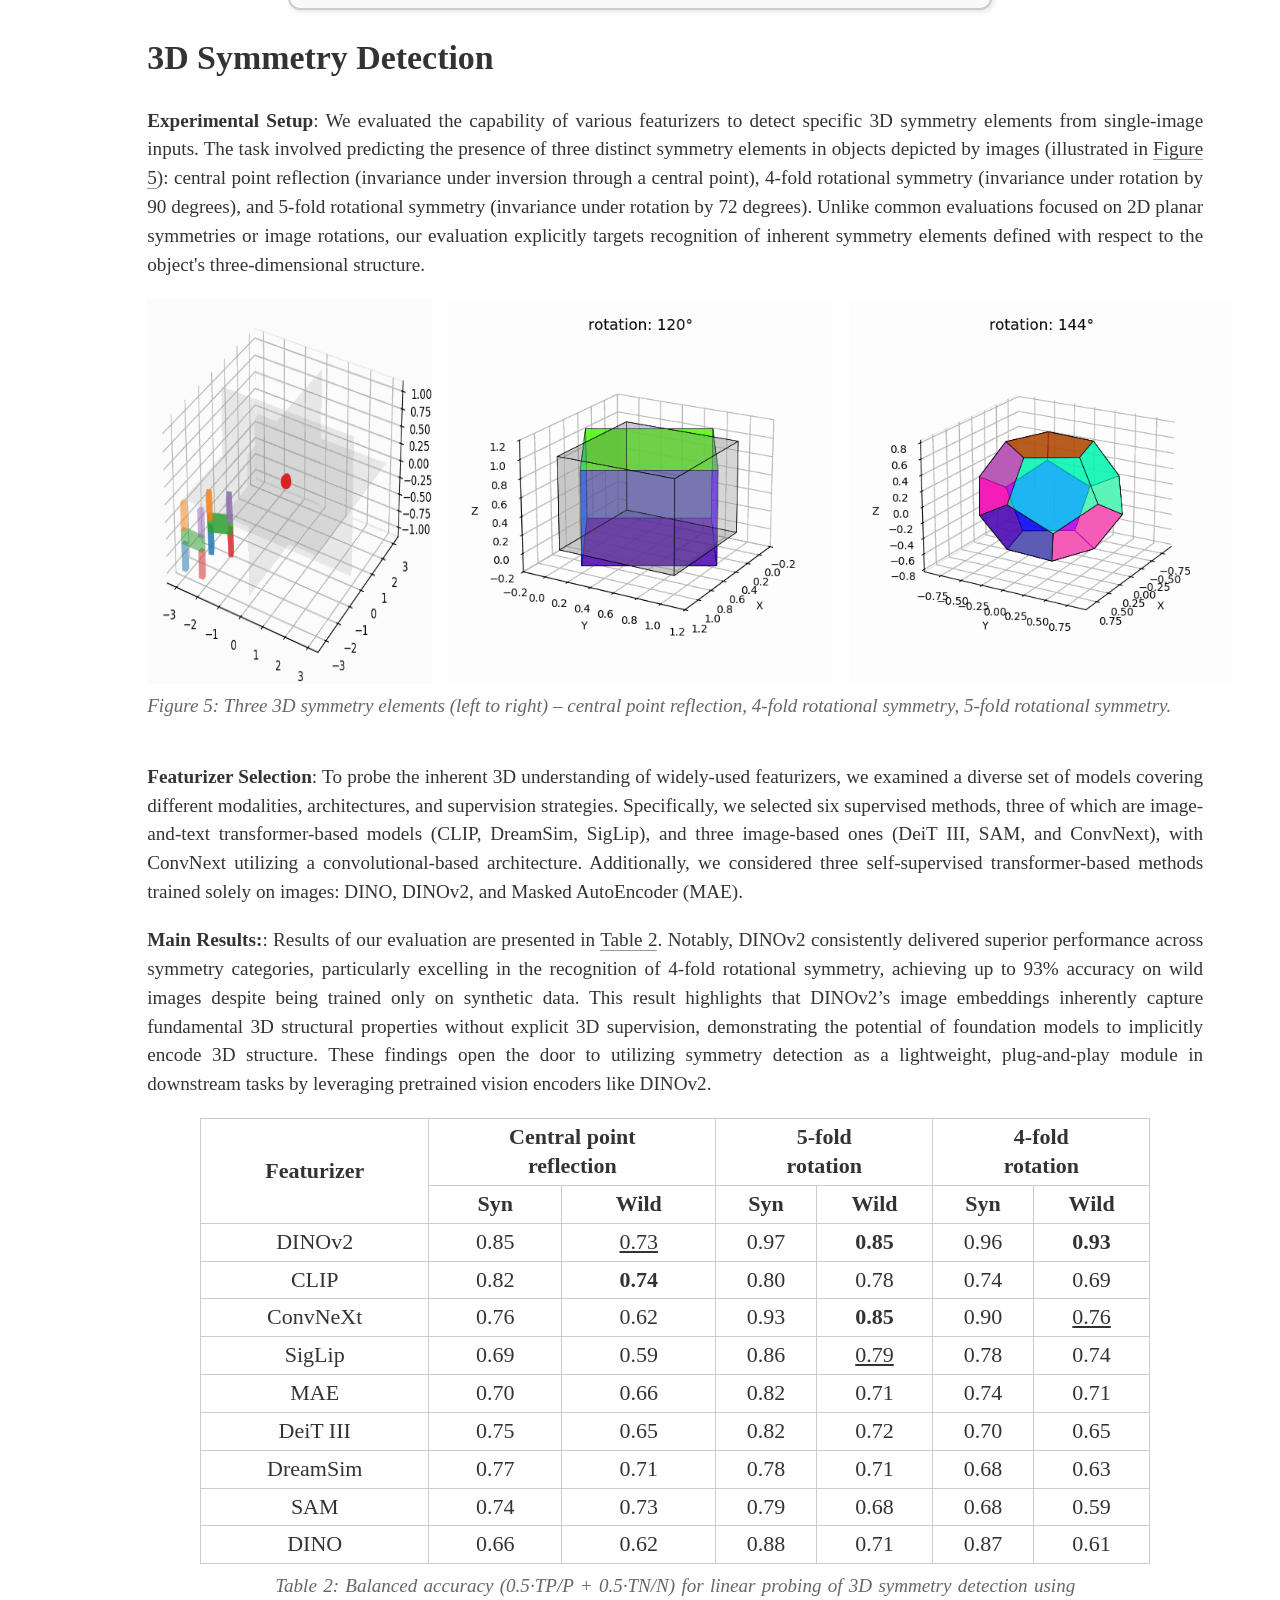
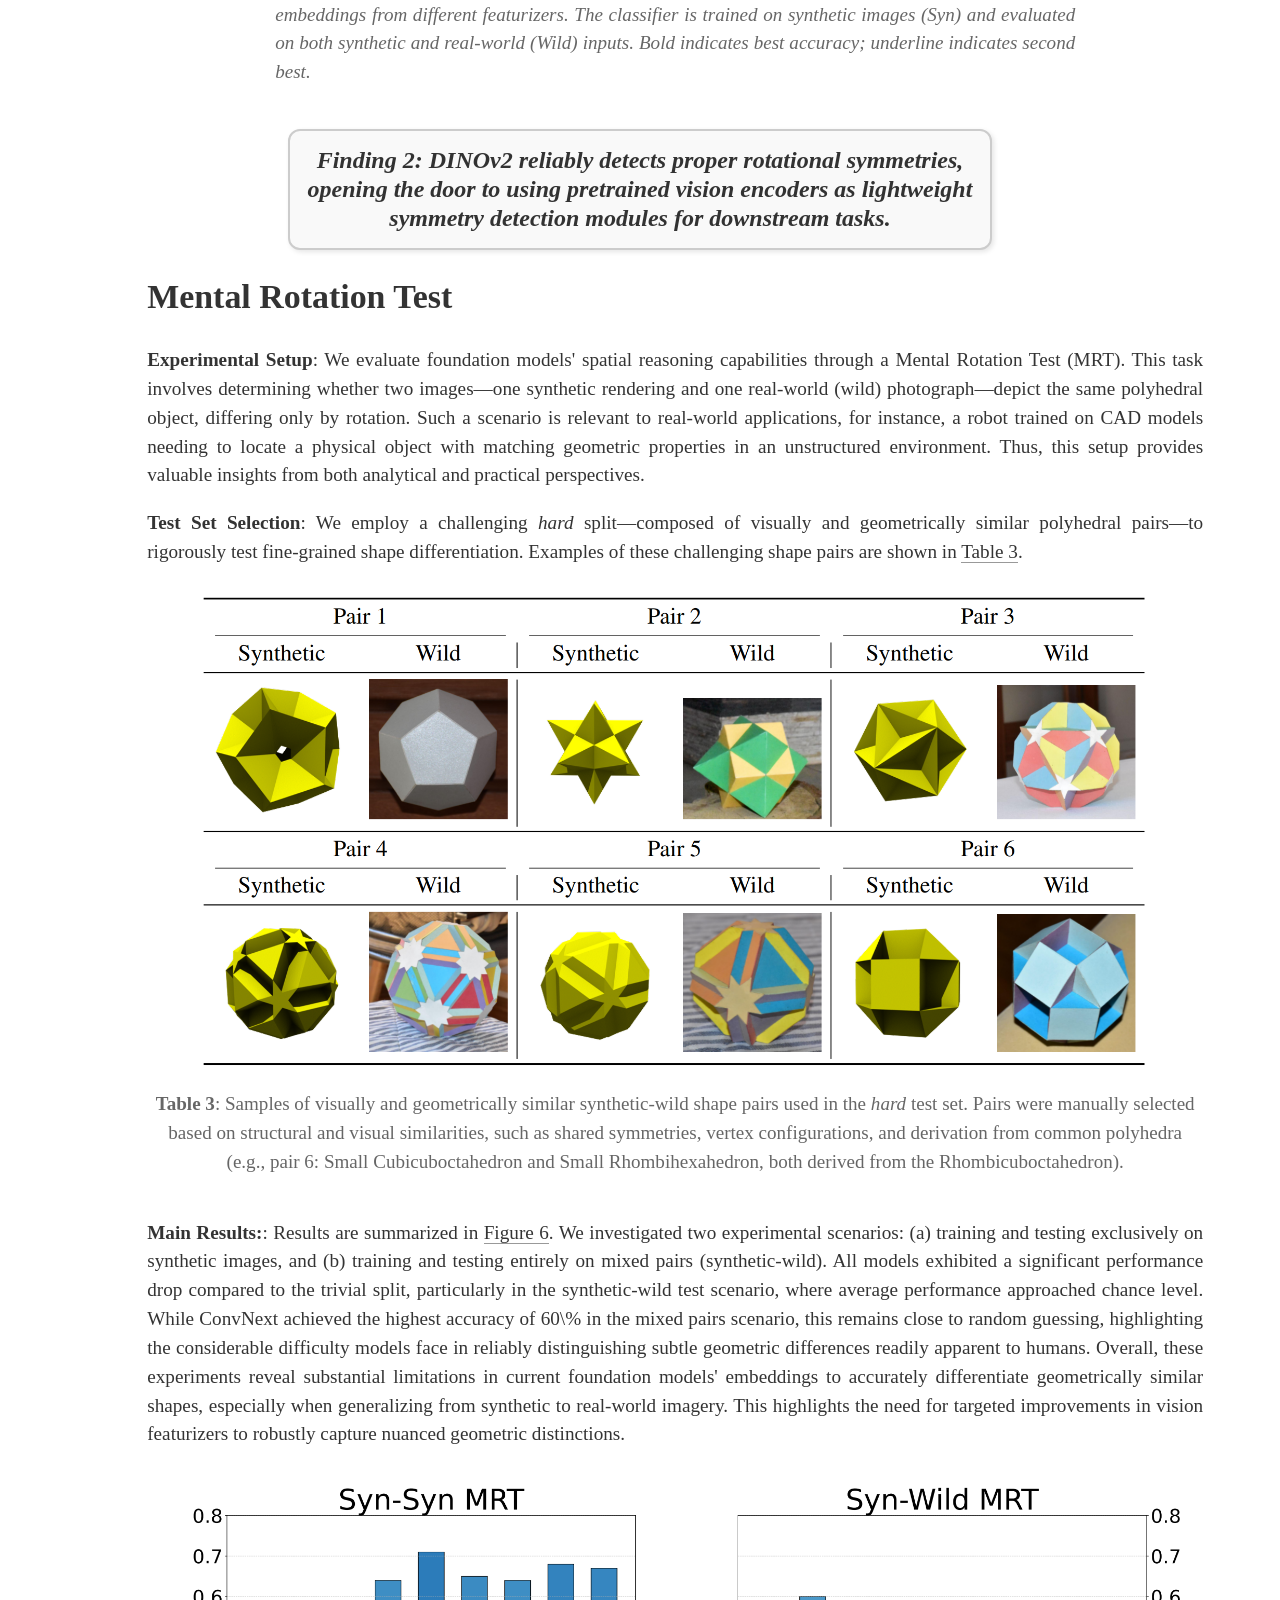
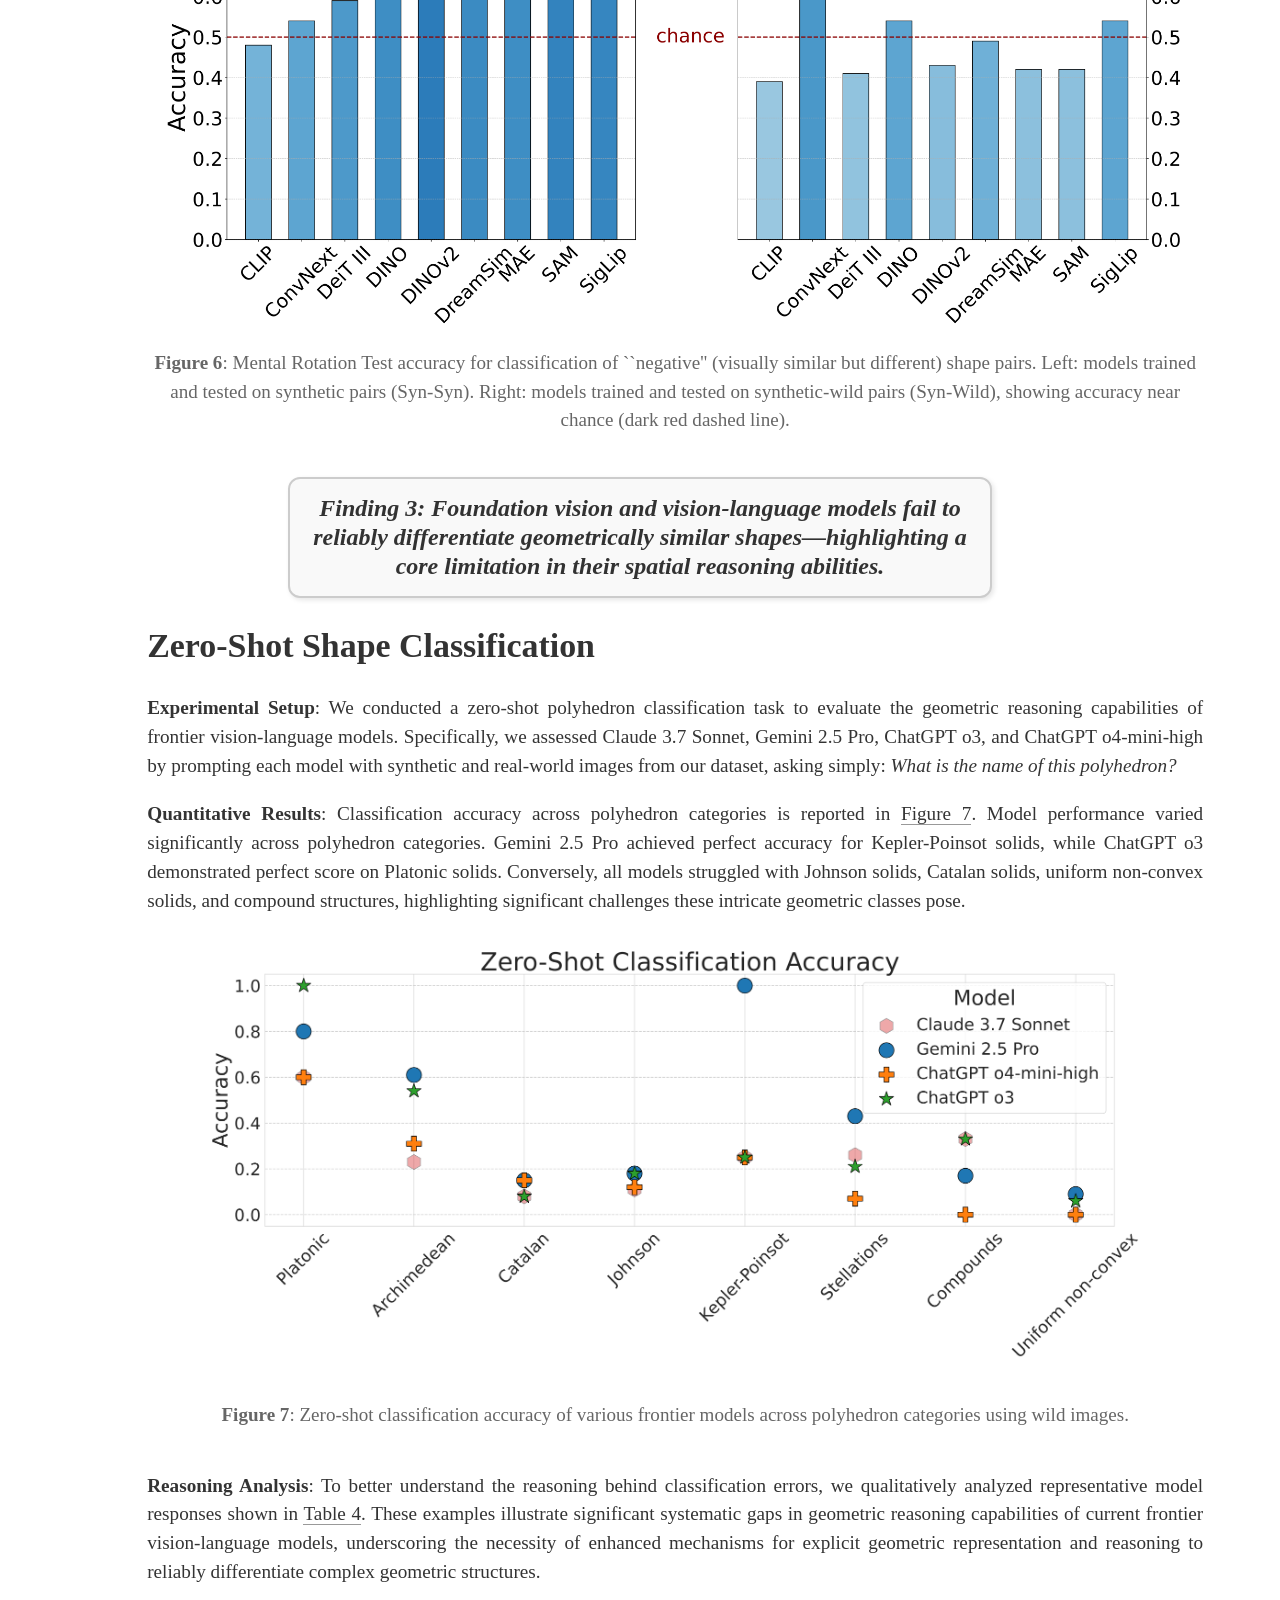
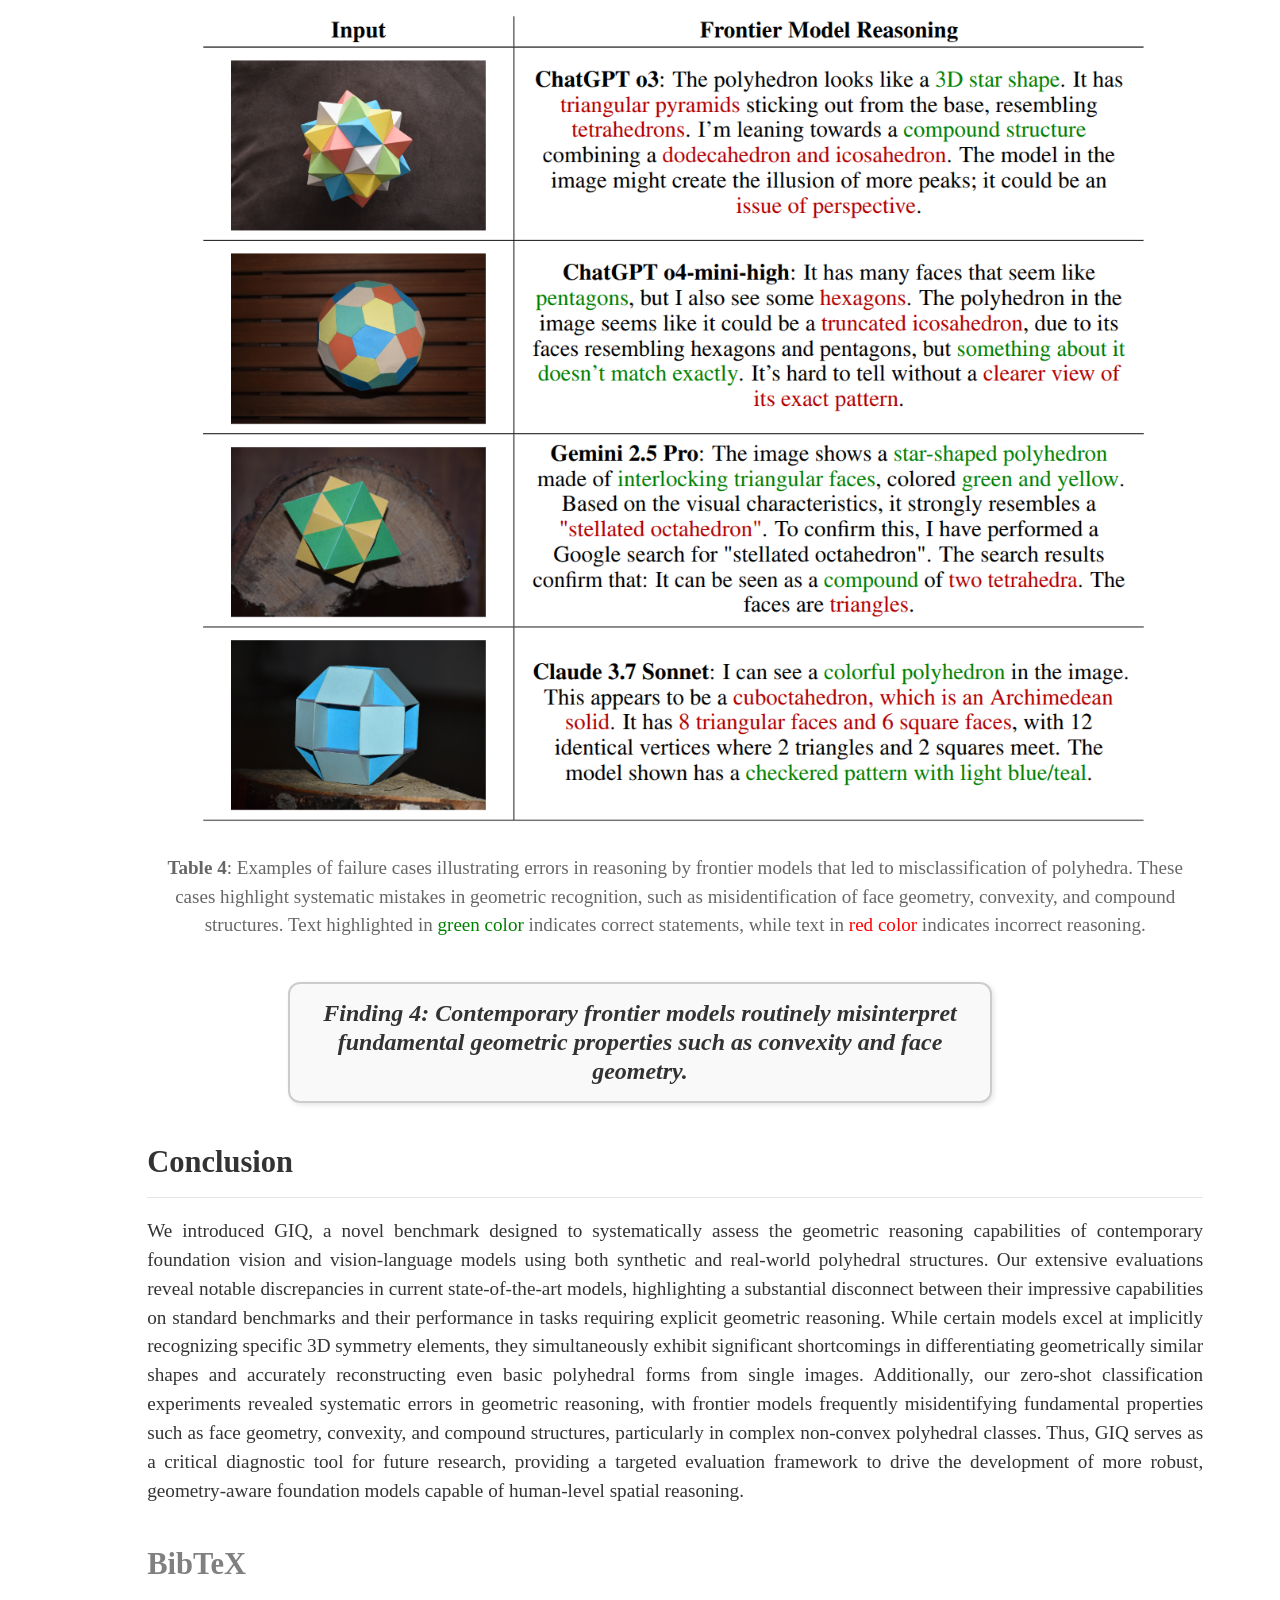
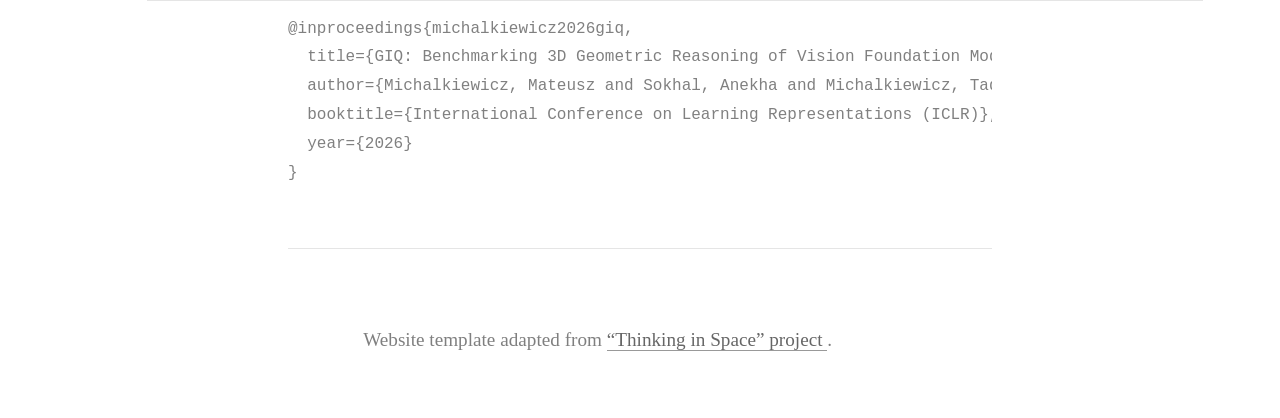
==== commit c6fdd3c6: "adding hugging face link" ====
--- a/index.html
+++ b/index.html
@@ -1940,6 +1940,12 @@
         </span>
         <span>Data</span>
     </a>                      
+    <a href="https://huggingface.co/datasets/mm305/giq" class="button" target="_blank">
+    <span class="icon is-small">
+        <img src="./main_files/huggingface_icon.svg" alt="Hugging Face logo" style="height: 1em;">
+    </span>
+    <span>Hugging Face</span>
+</a>
     <a href="https://www.youtube.com/watch?v=0SG1JwfK_Hw" class="button" target="_blank">
         <span class="icon is-small">
             <img src="./main_files/youtube_icon.svg" alt="Youtube logo" style="height: 1em;">
@@ -2645,11 +2651,11 @@
                     journal={arXiv preprint},<br>
                 }
             </p> -->
-            <pre><code>@article{michalkiewicz2025giq,
+<pre><code>@inproceedings{michalkiewicz2026giq,
   title={GIQ: Benchmarking 3D Geometric Reasoning of Vision Foundation Models with Simulated and Real Polyhedra},
   author={Michalkiewicz, Mateusz and Sokhal, Anekha and Michalkiewicz, Tadeusz and Pawlikowski, Piotr and Baktashmotlagh, Mahsa and Jampani, Varun and Balakrishnan, Guha},
-  journal={arXiv preprint arXiv:2506.08194},
-  year={2025}
+  booktitle={International Conference on Learning Representations (ICLR)},
+  year={2026}
 }</code></pre>
         </div>
 
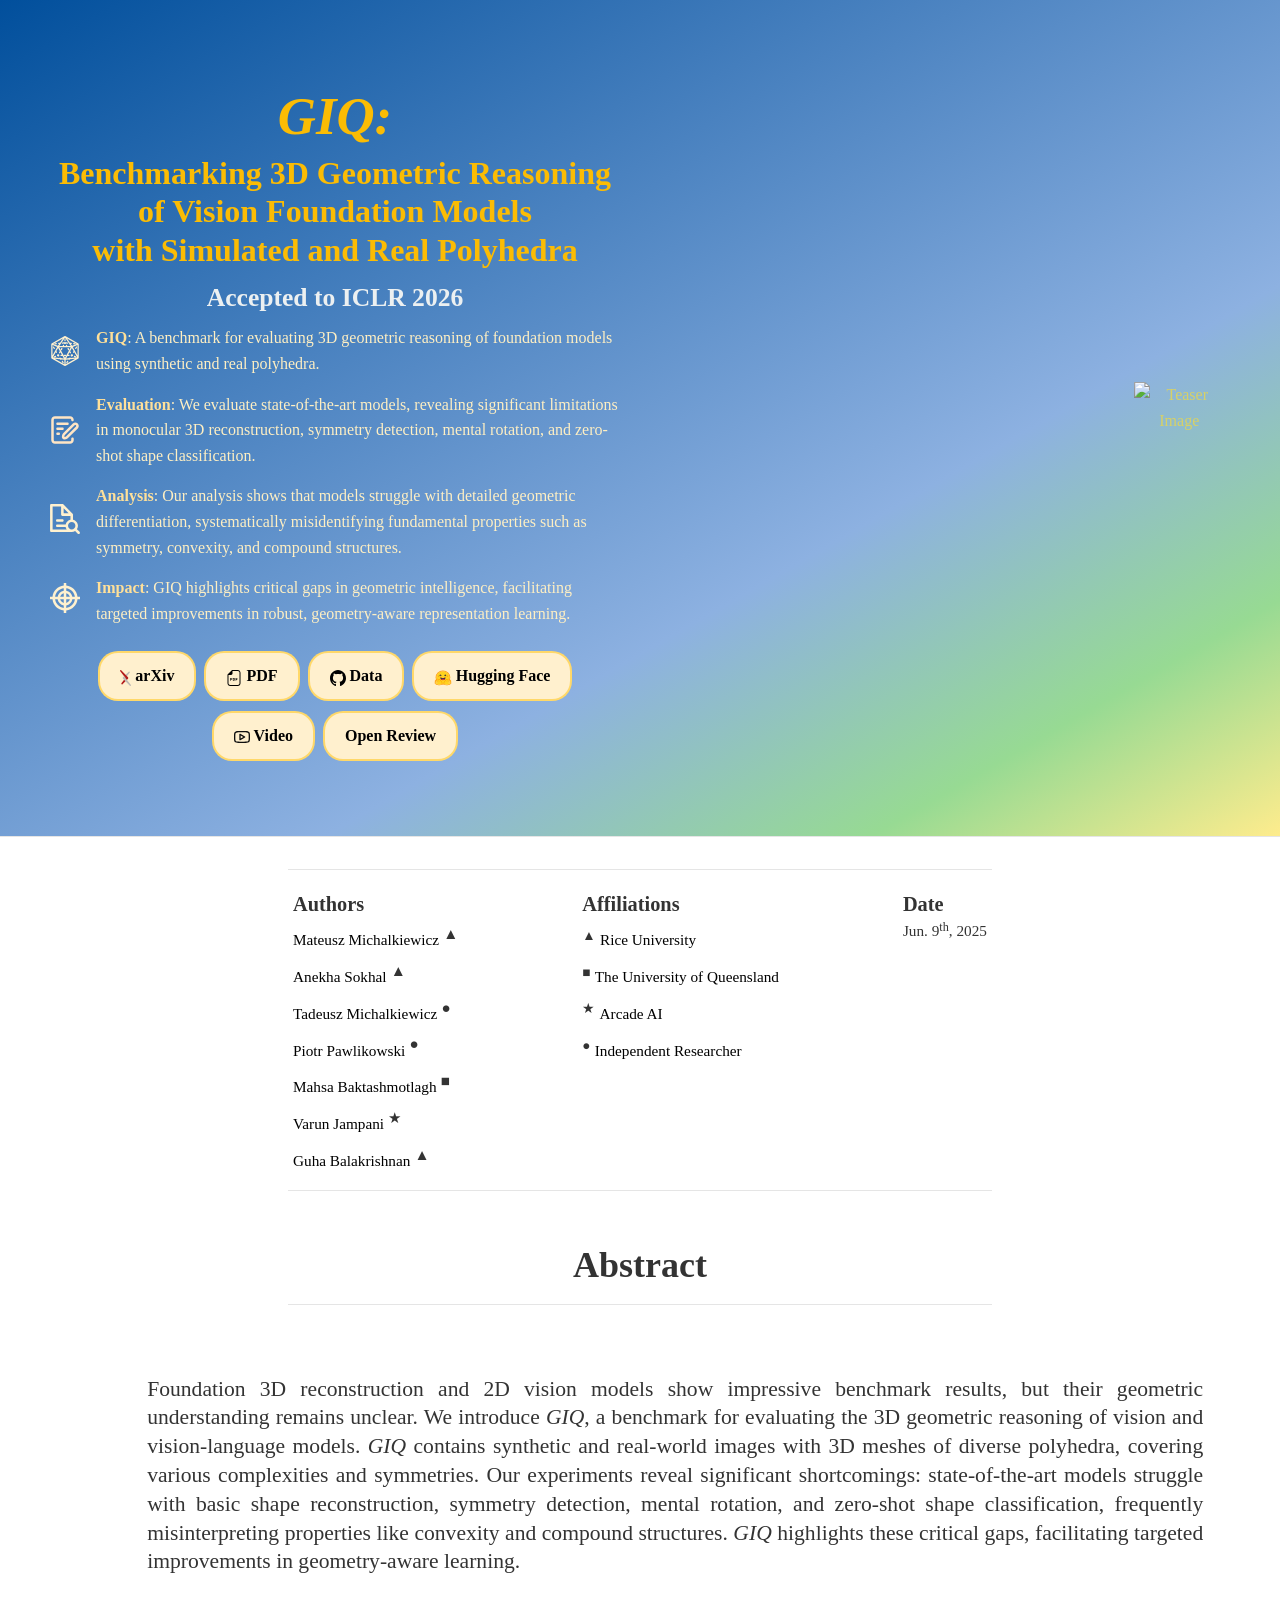
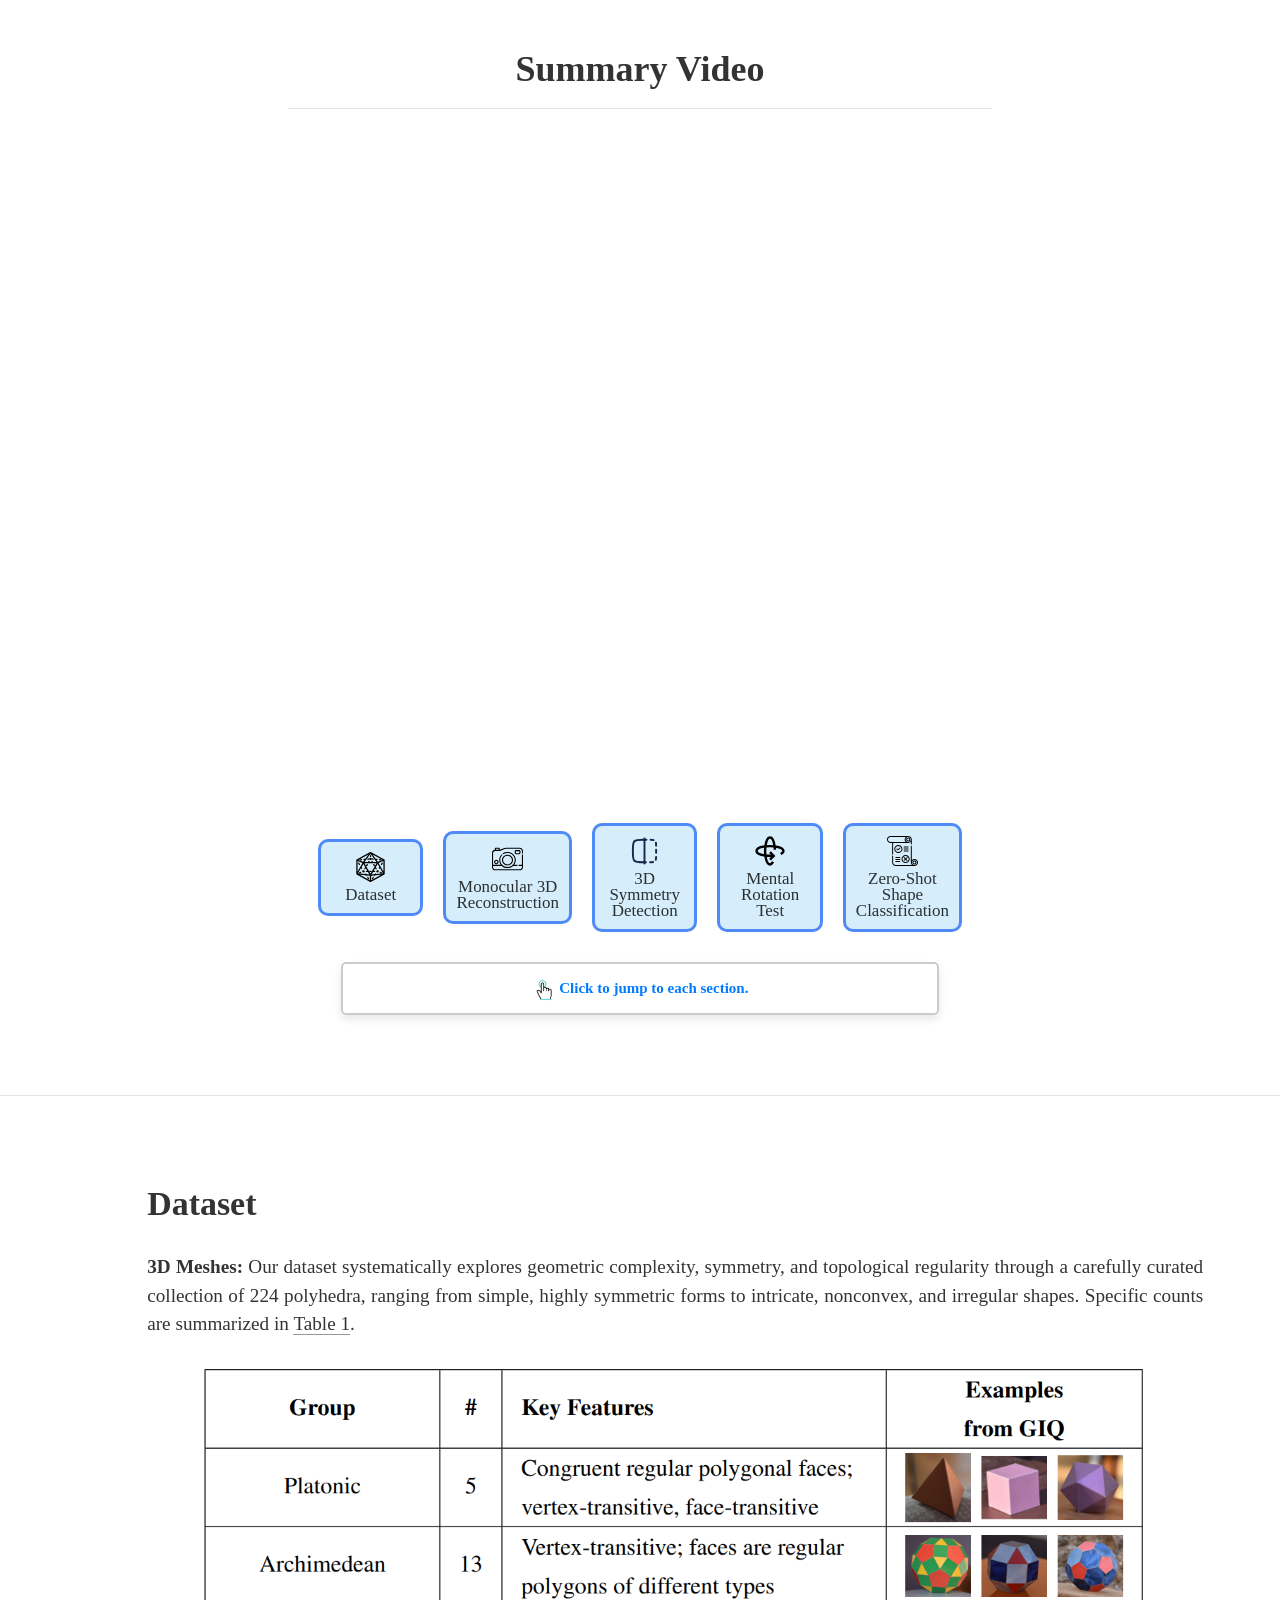
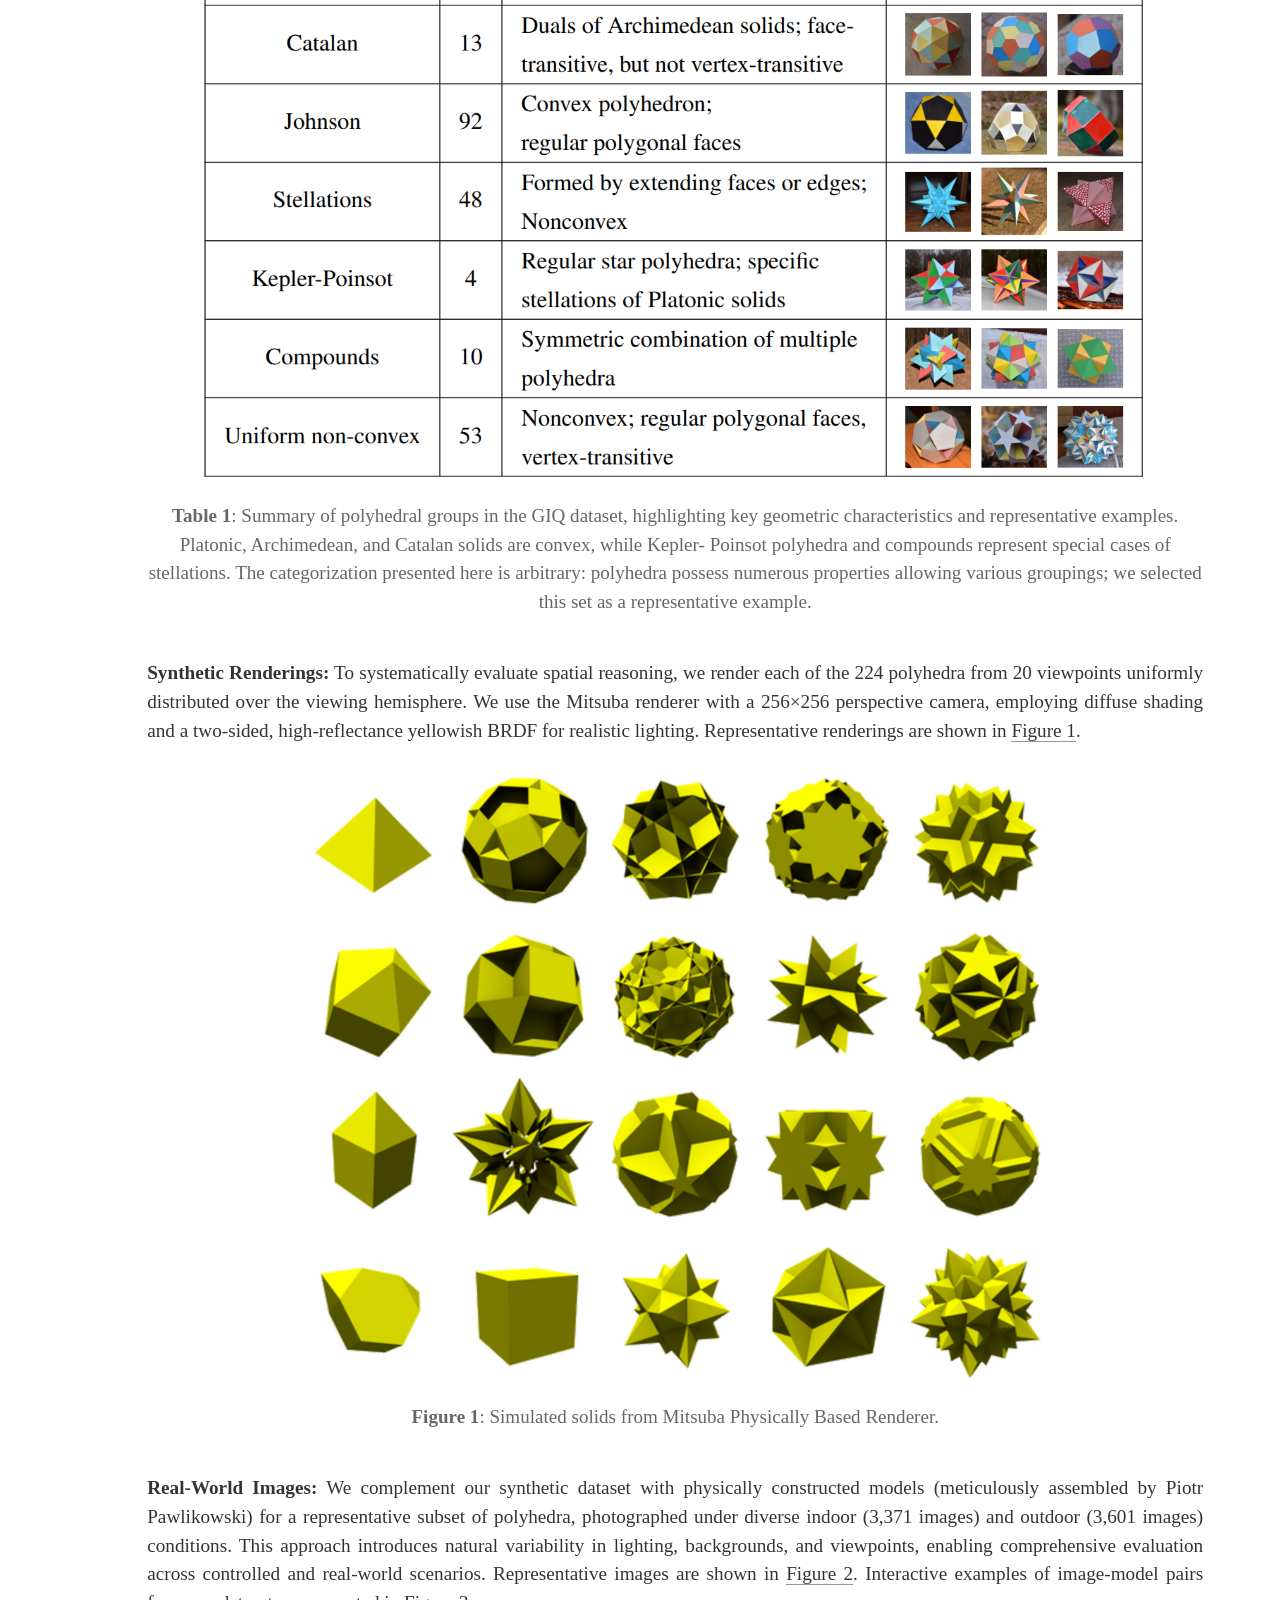
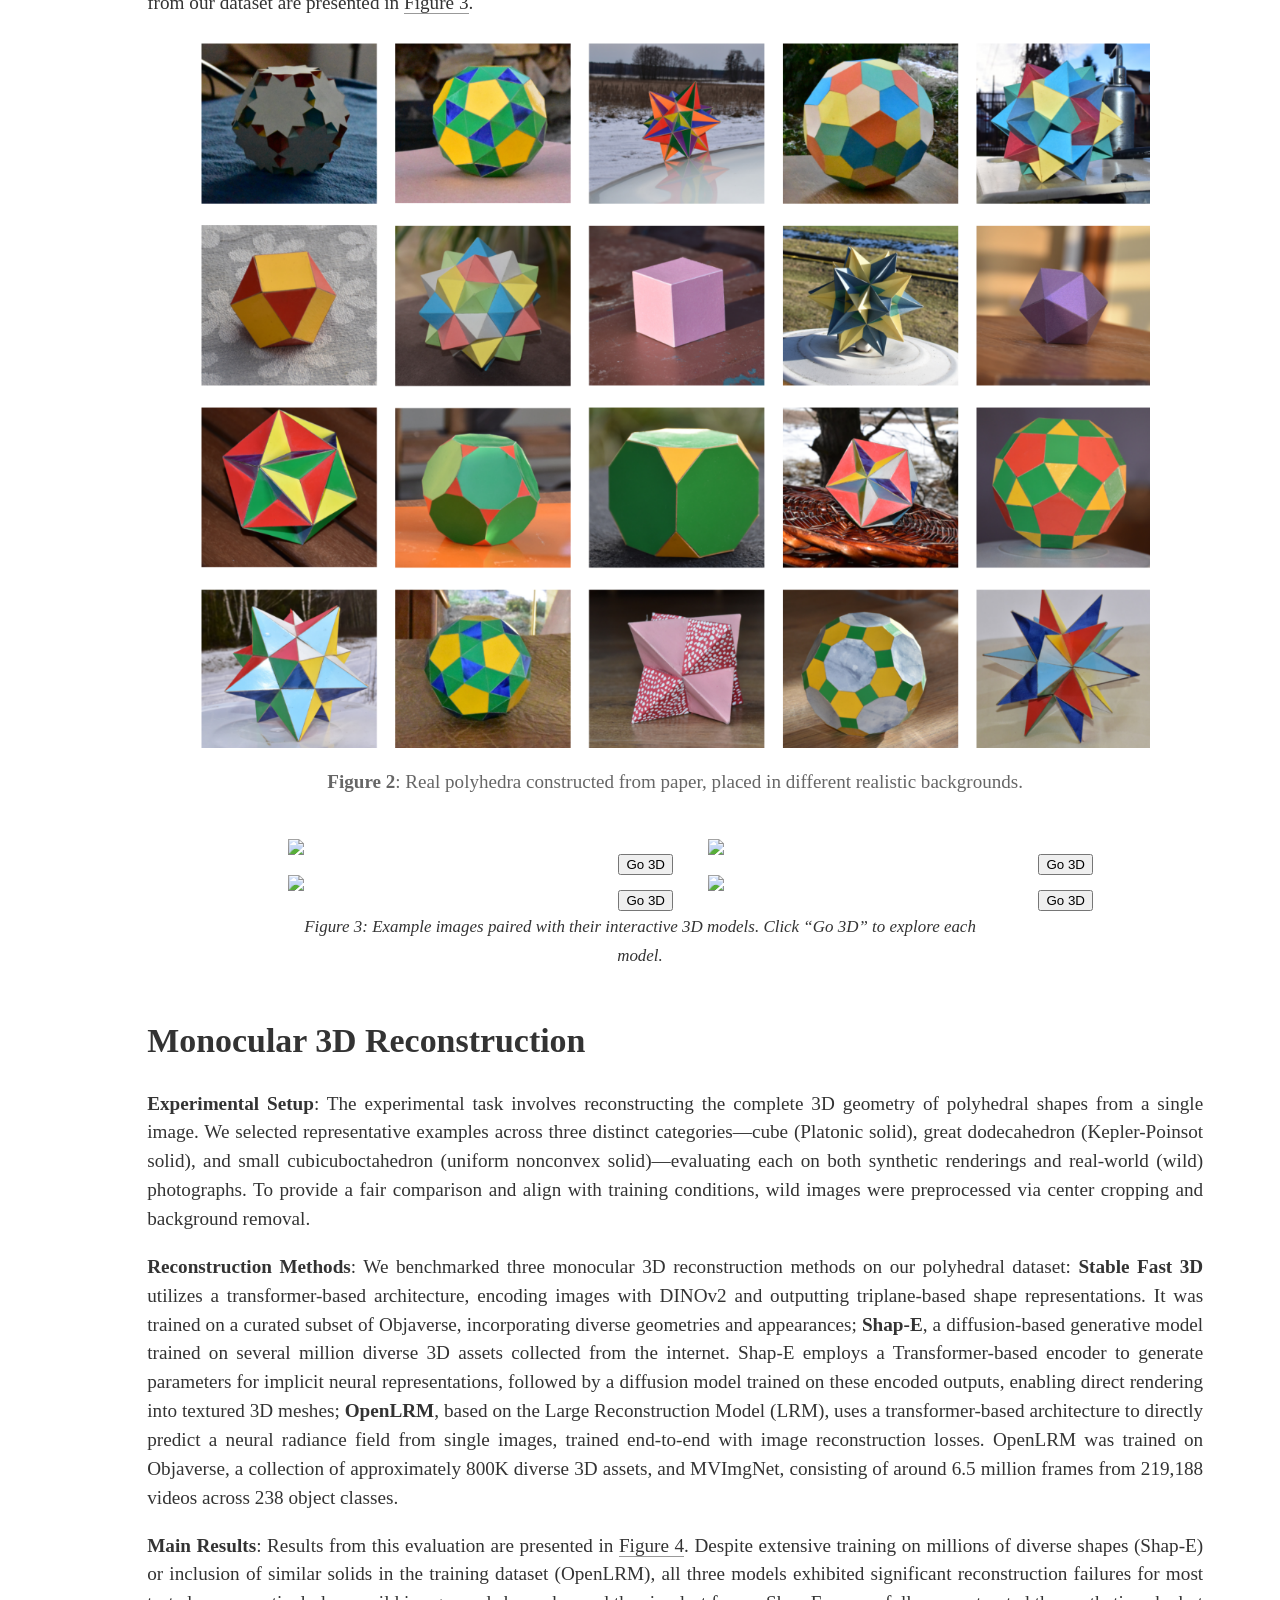
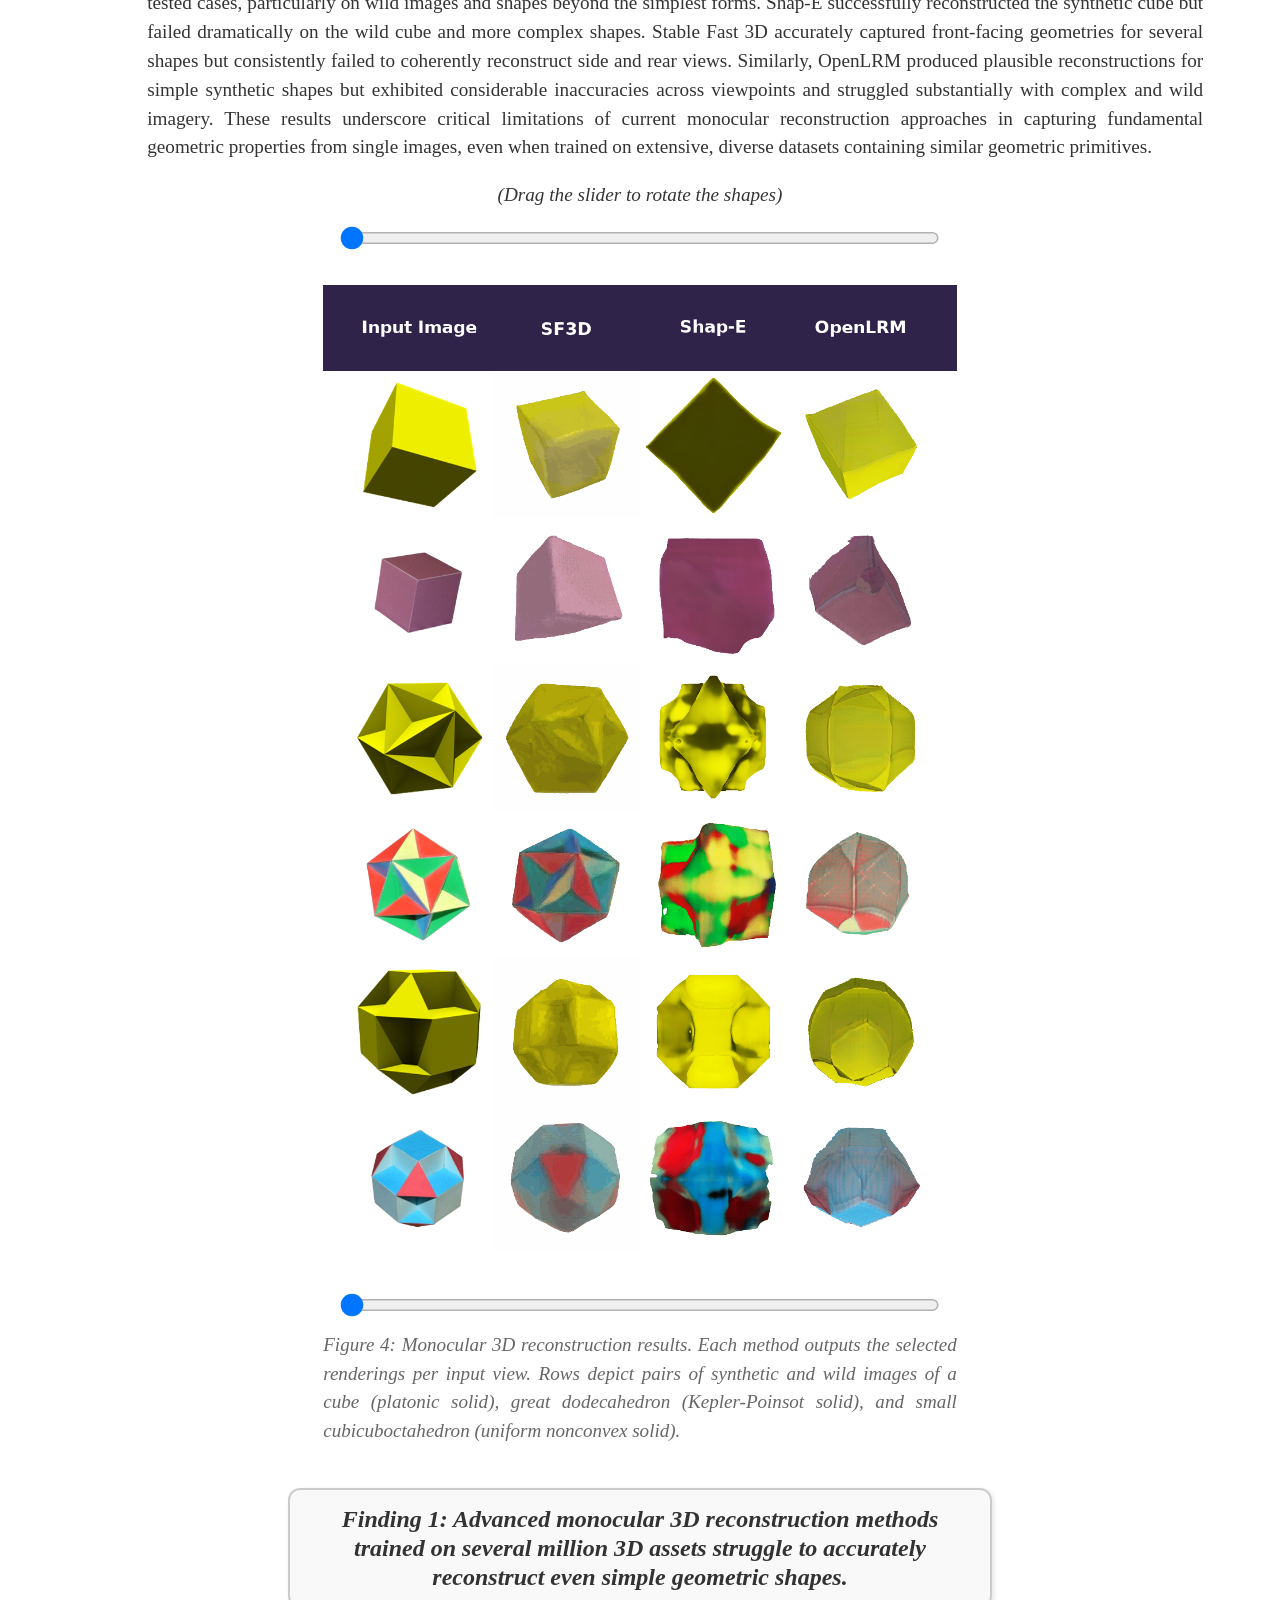
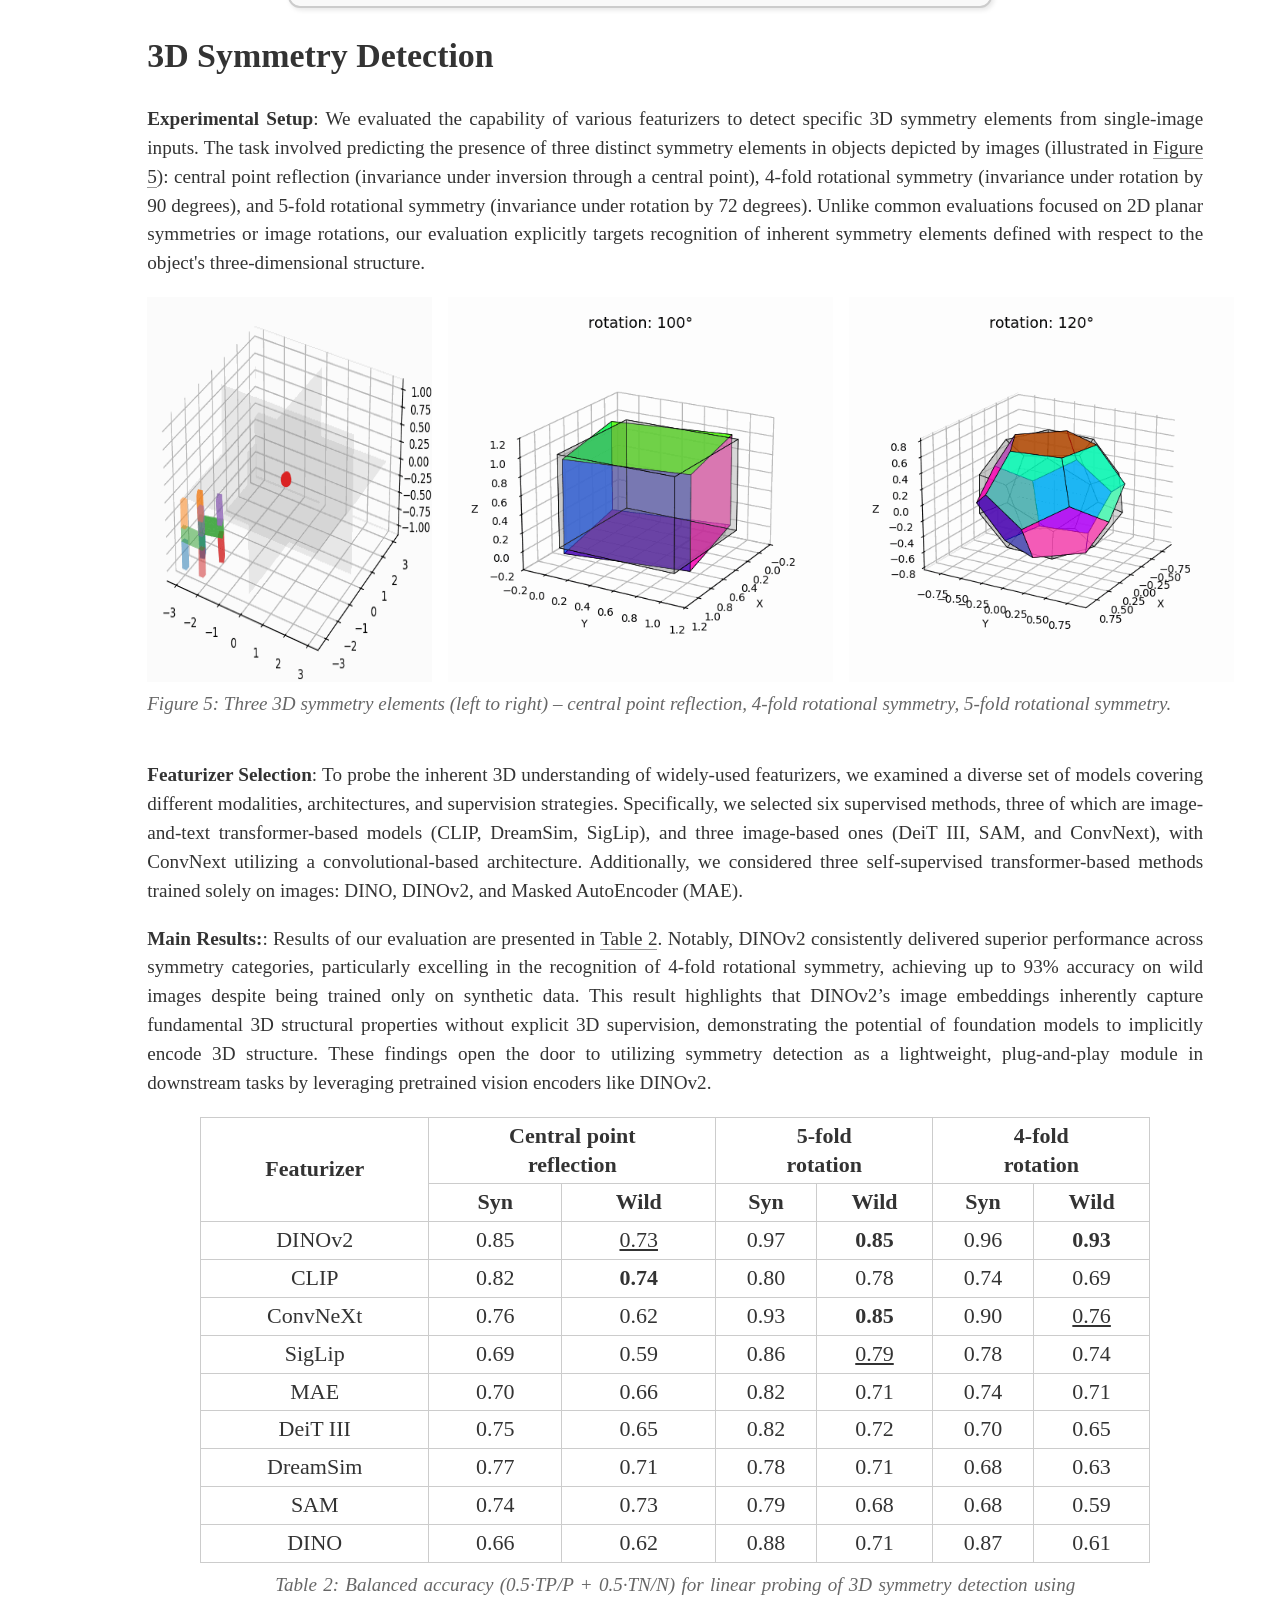
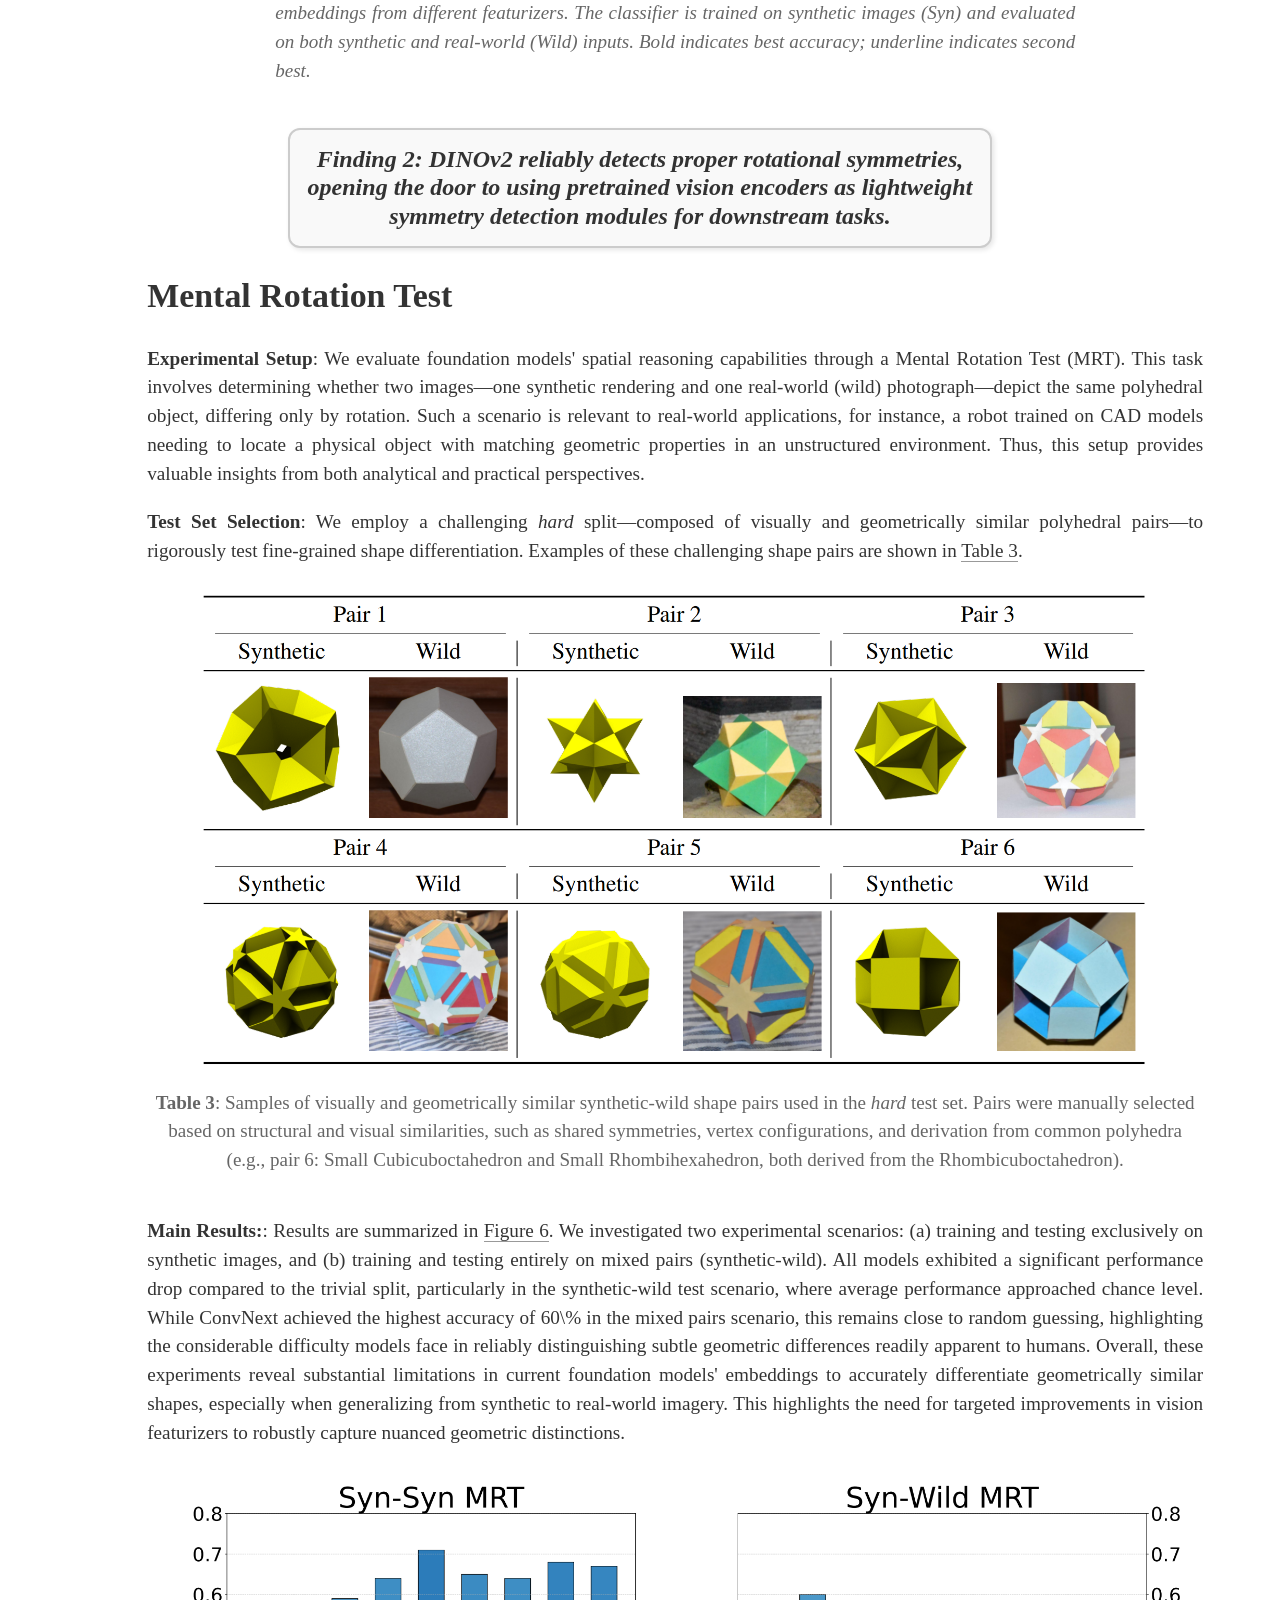
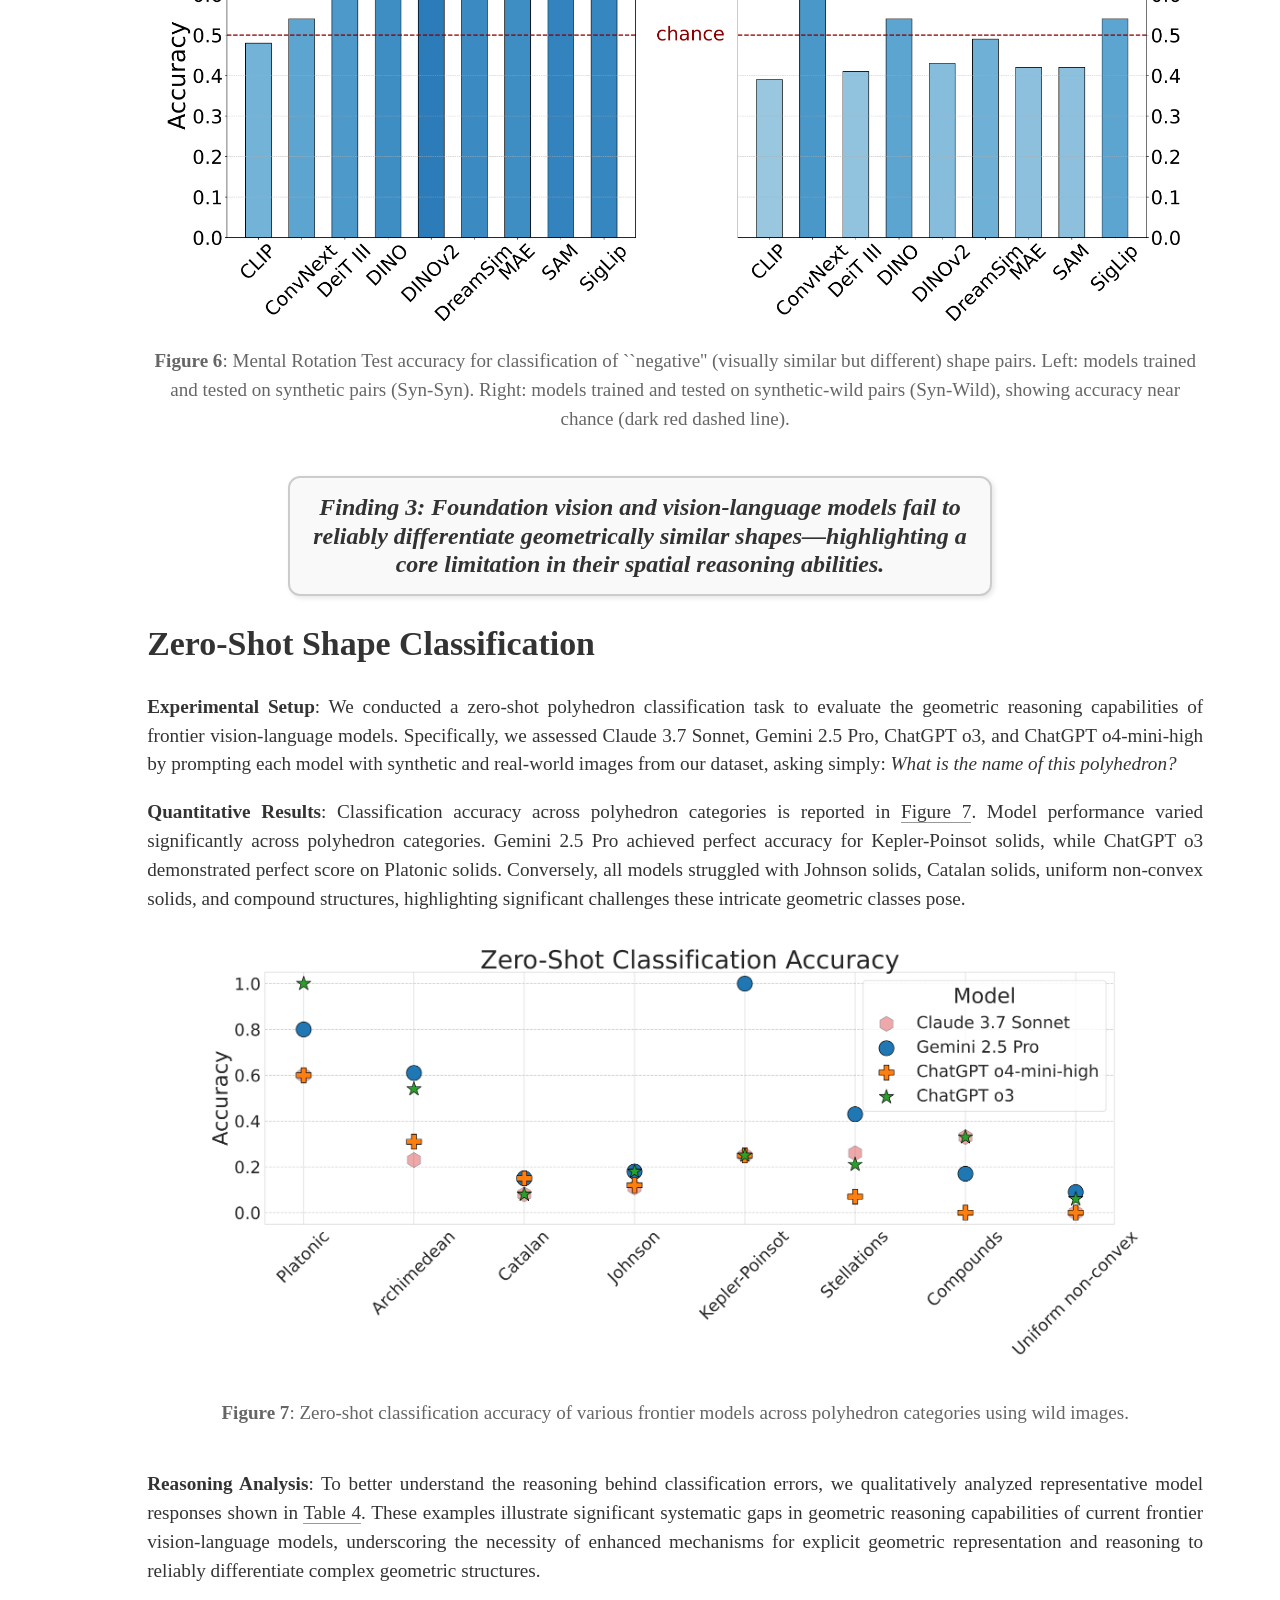
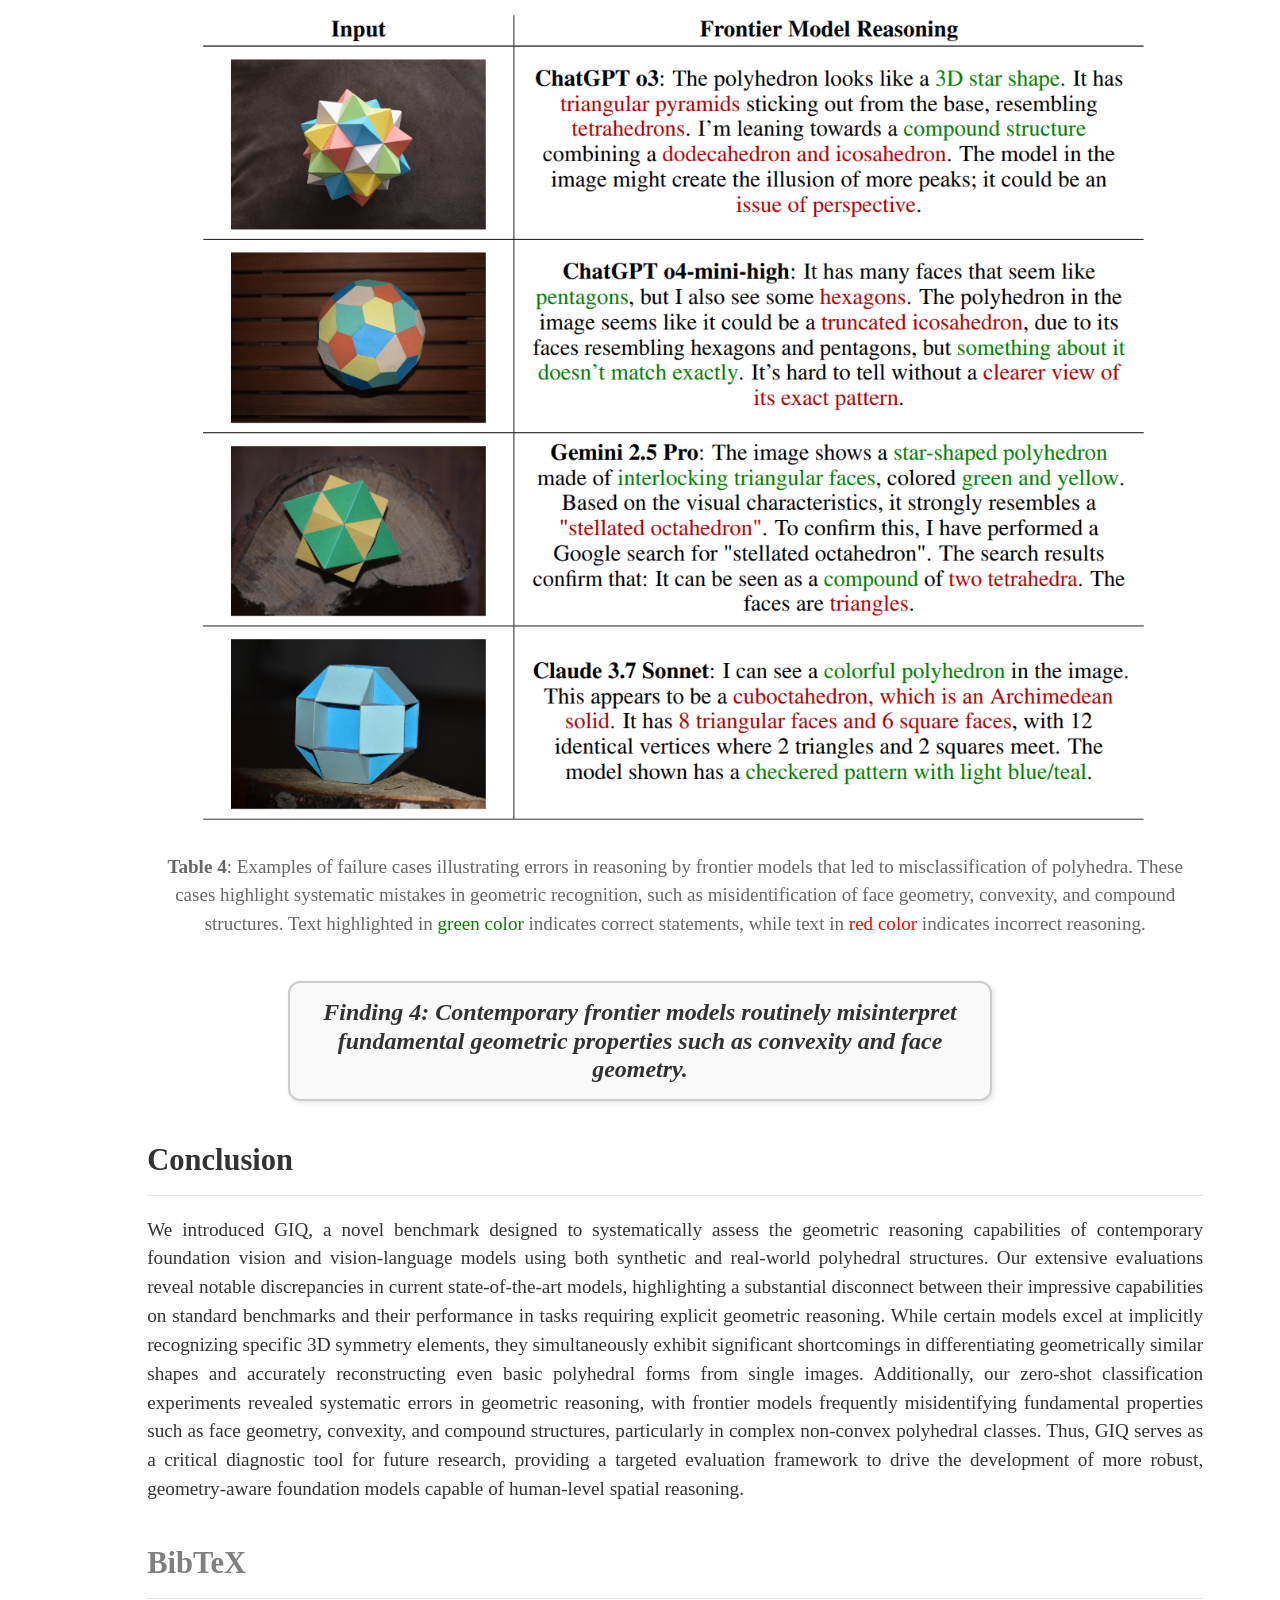
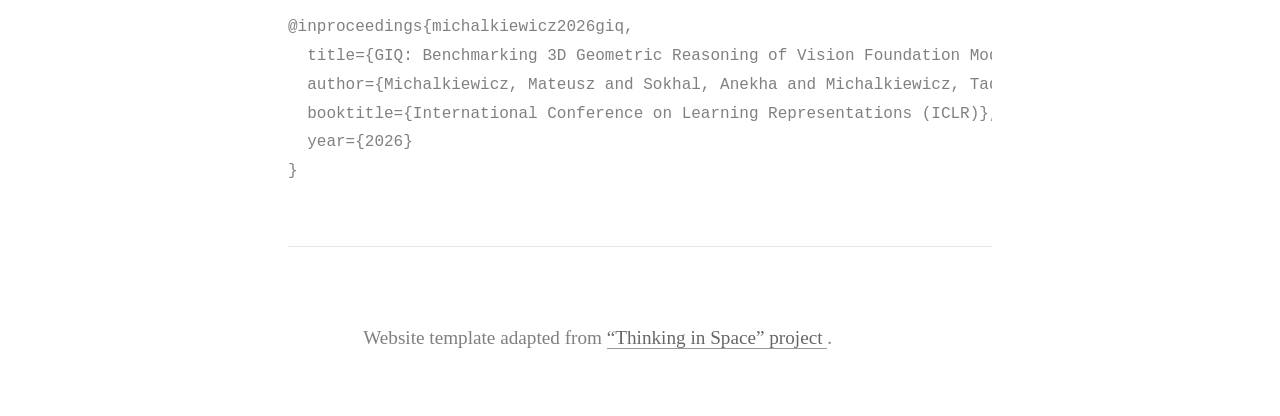
==== commit deed7249: "hf logo" ====
--- a/index.html
+++ b/index.html
@@ -1942,7 +1942,7 @@
     </a>                      
     <a href="https://huggingface.co/datasets/mm305/giq" class="button" target="_blank">
     <span class="icon is-small">
-        <img src="./main_files/huggingface_icon.svg" alt="Hugging Face logo" style="height: 1em;">
+        <img src="./main_files/huggingface_logo-noborder.svg" alt="Hugging Face logo" style="height: 1em;">
     </span>
     <span>Hugging Face</span>
 </a>
